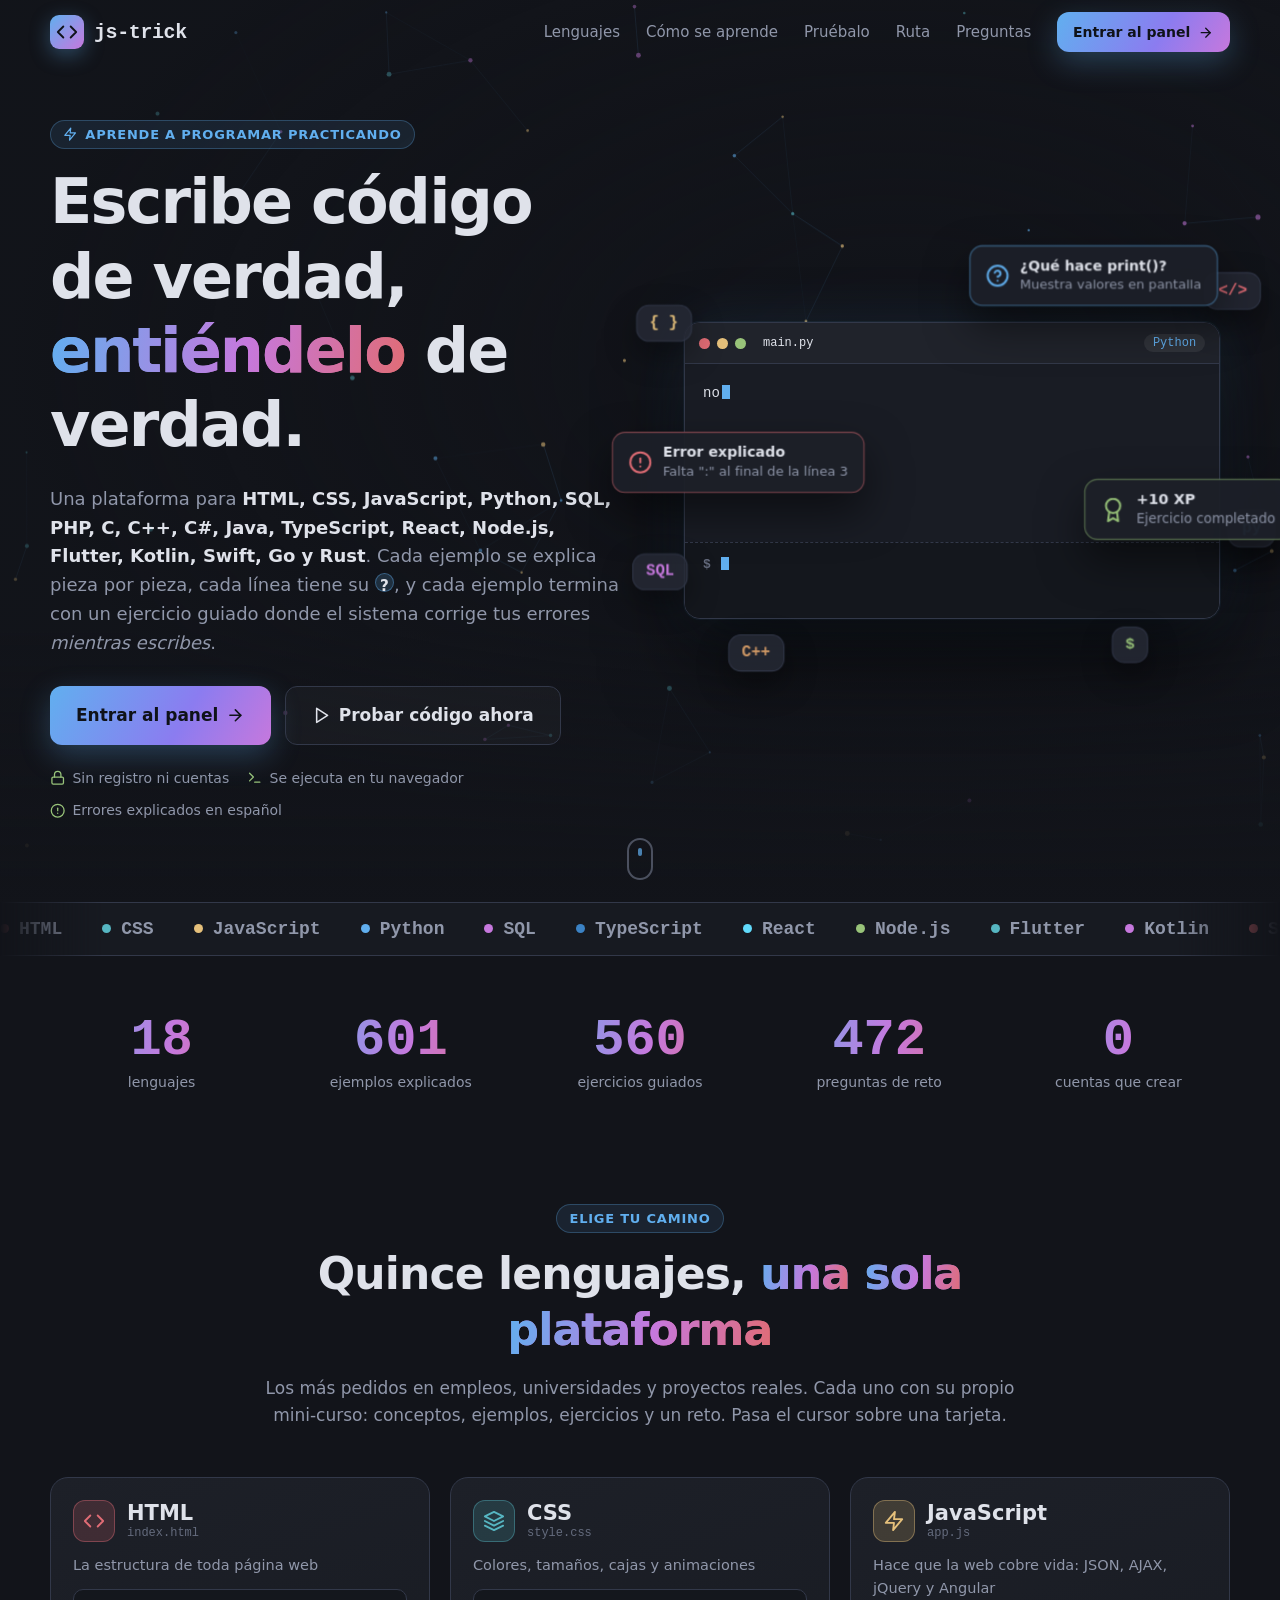
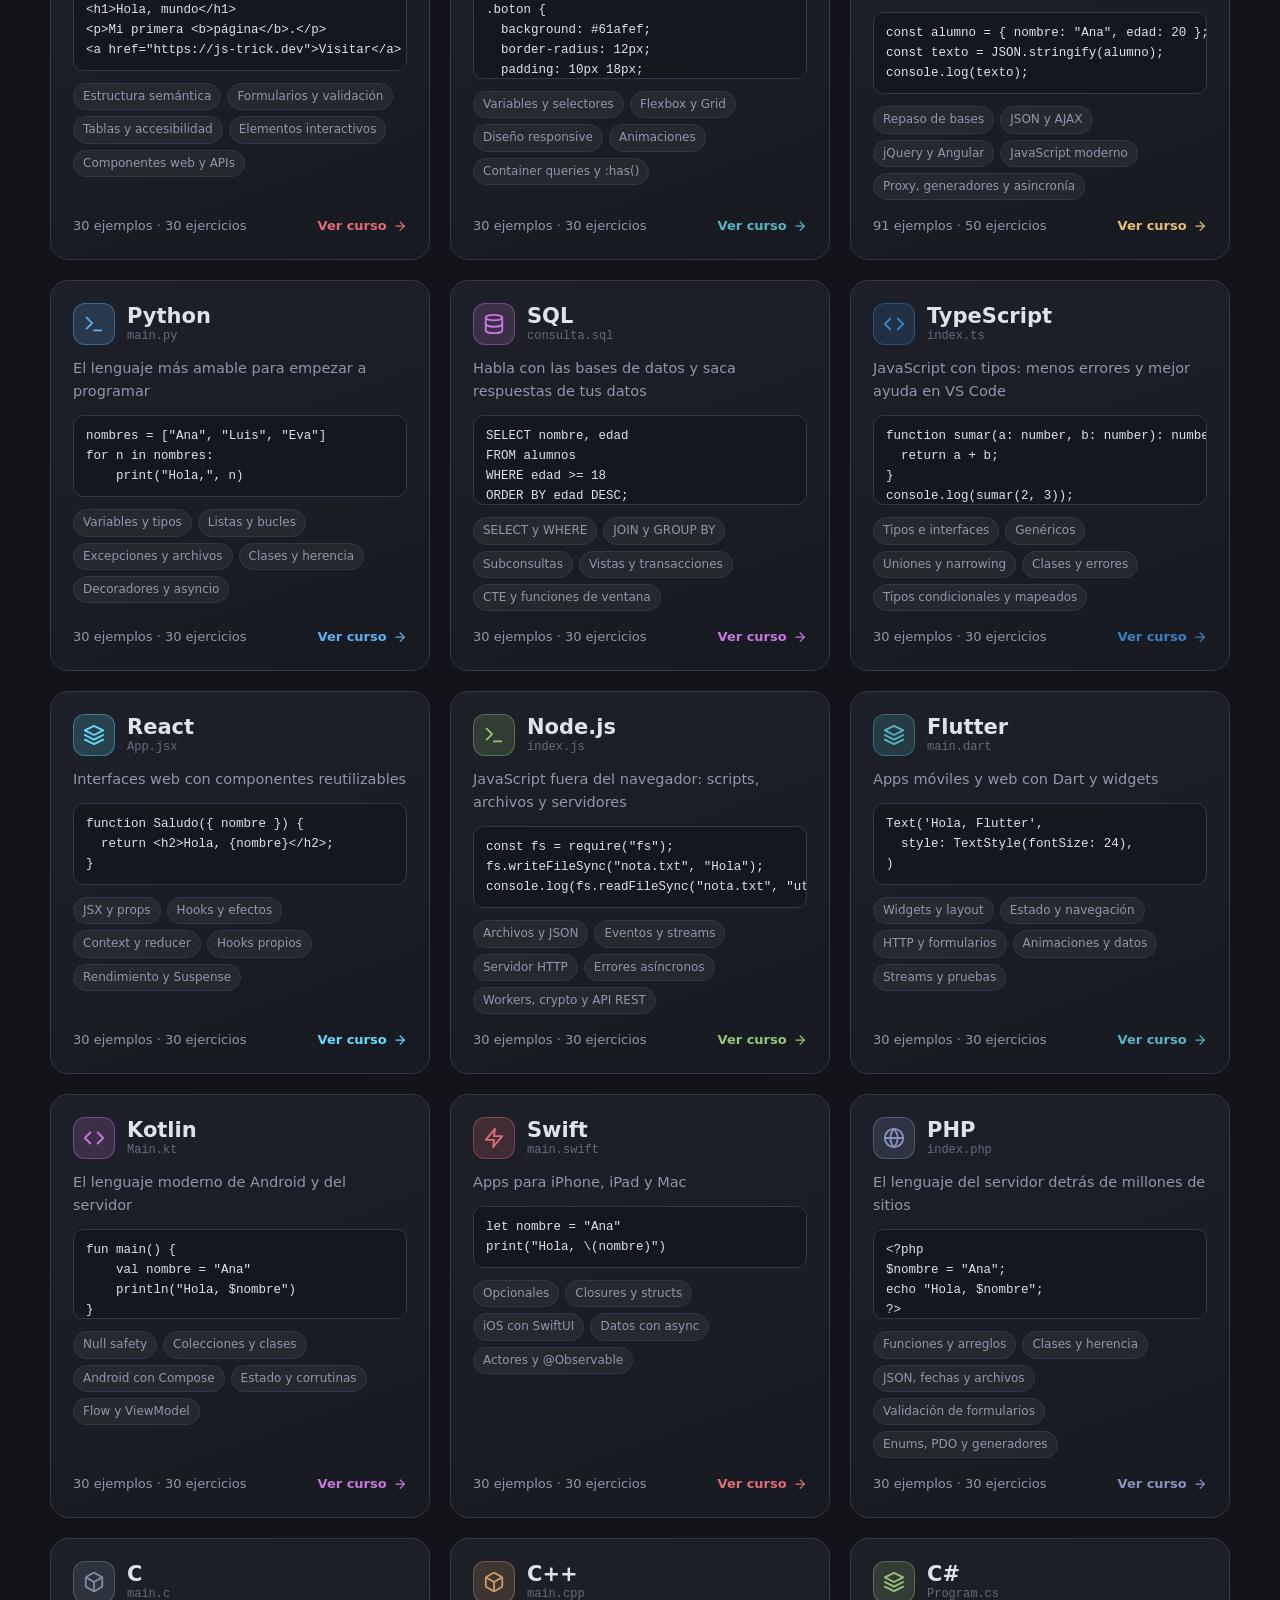
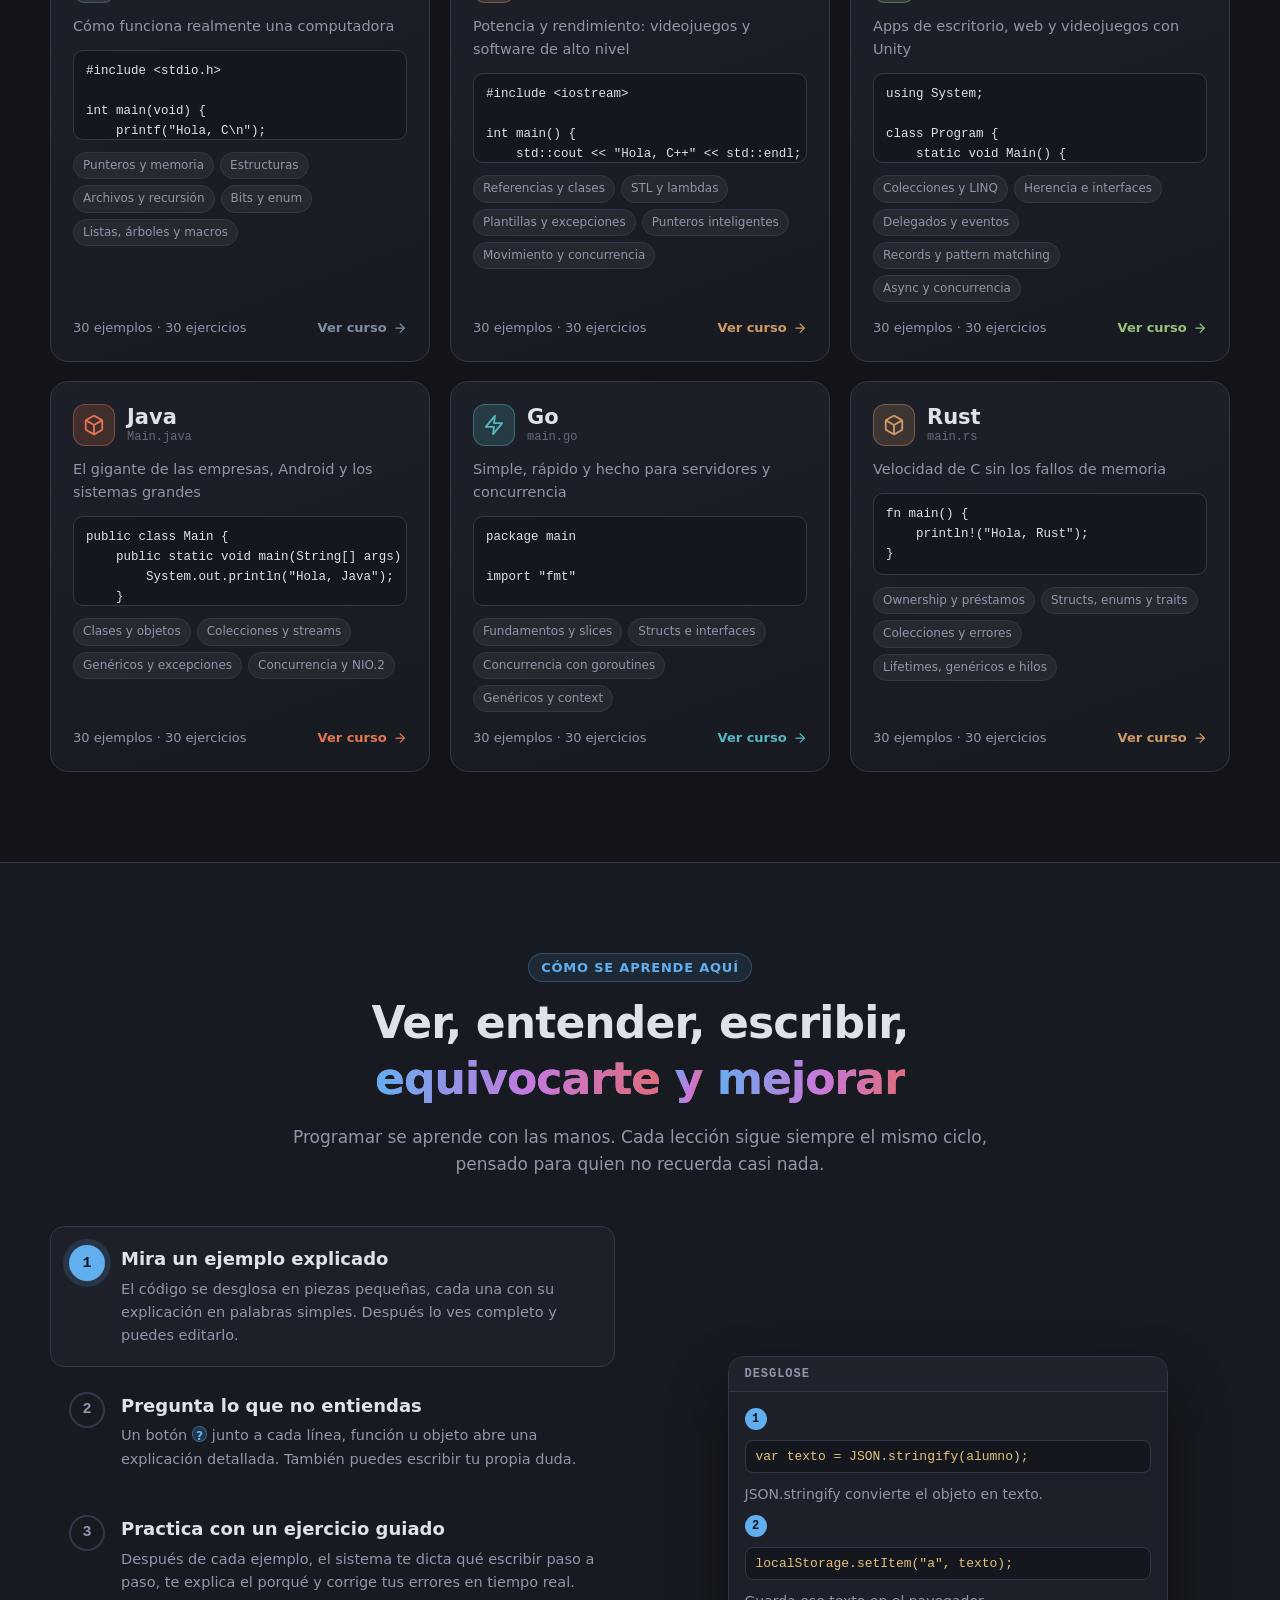
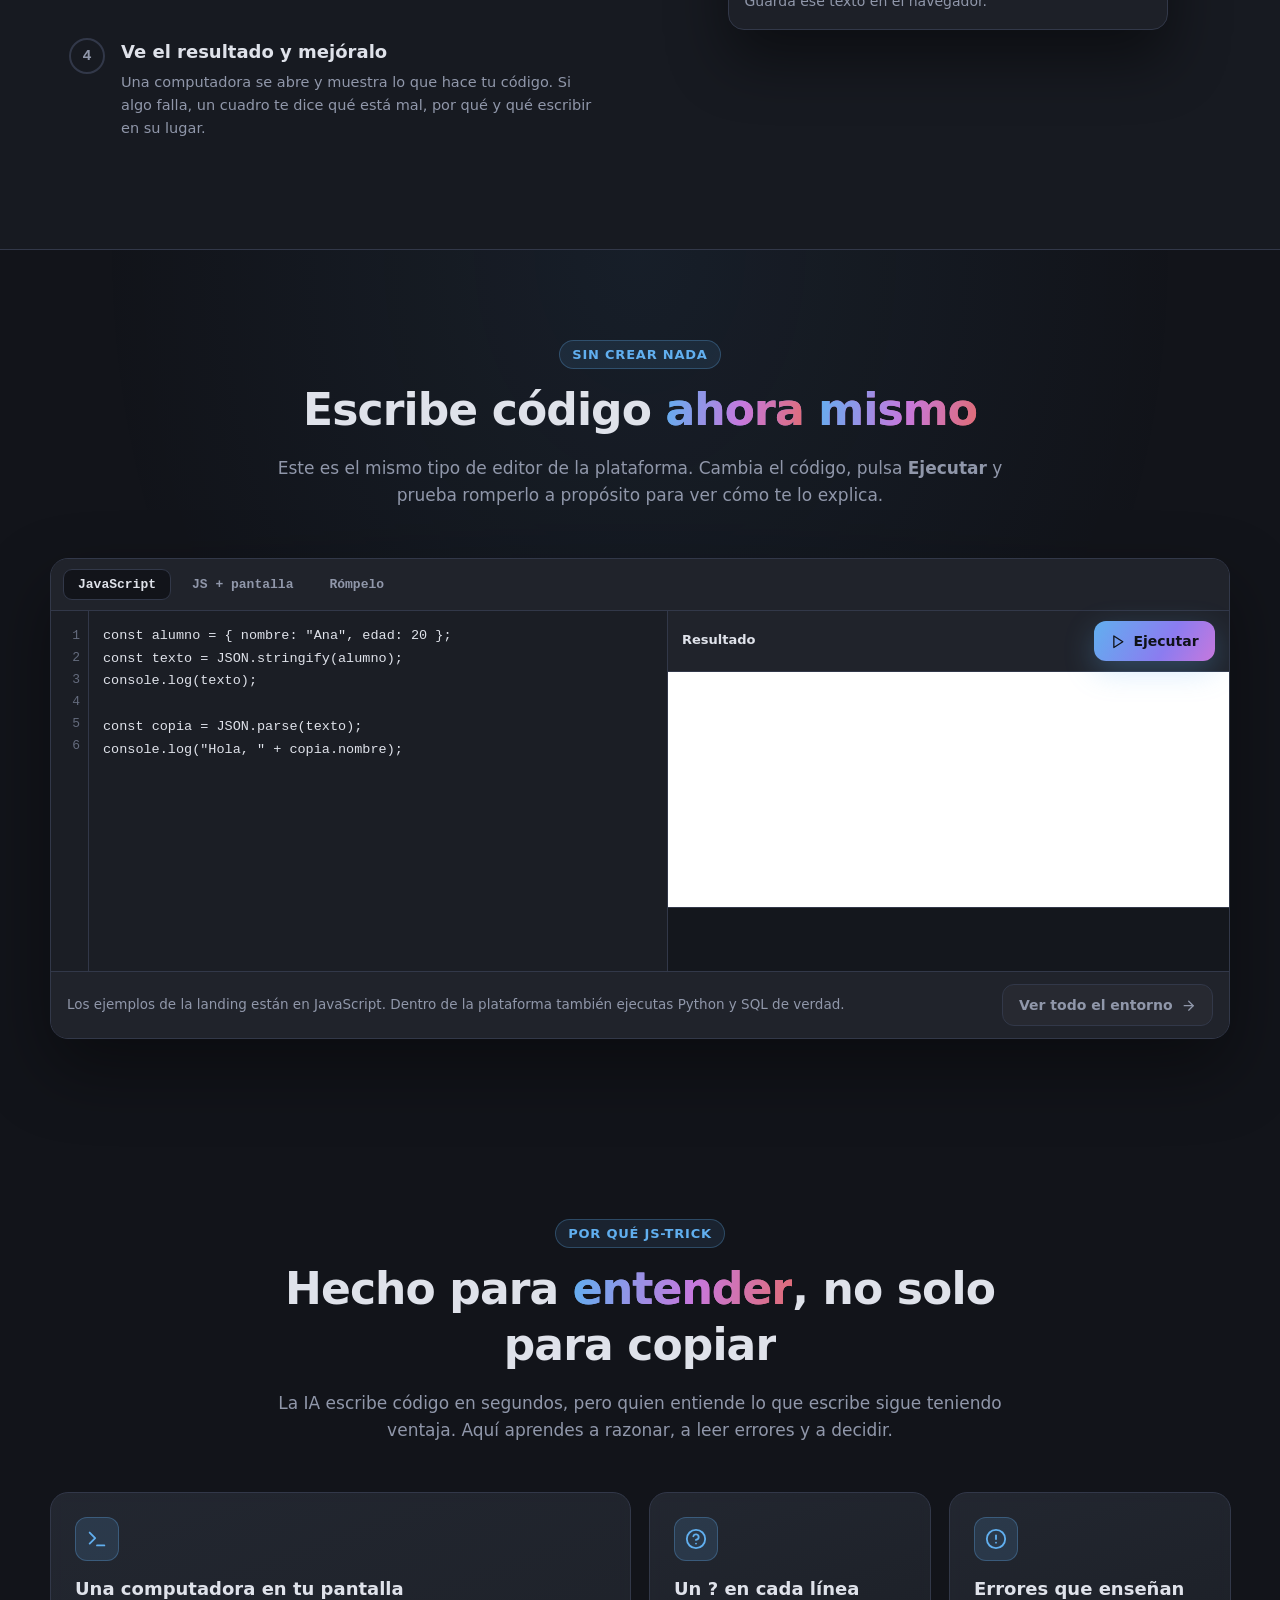
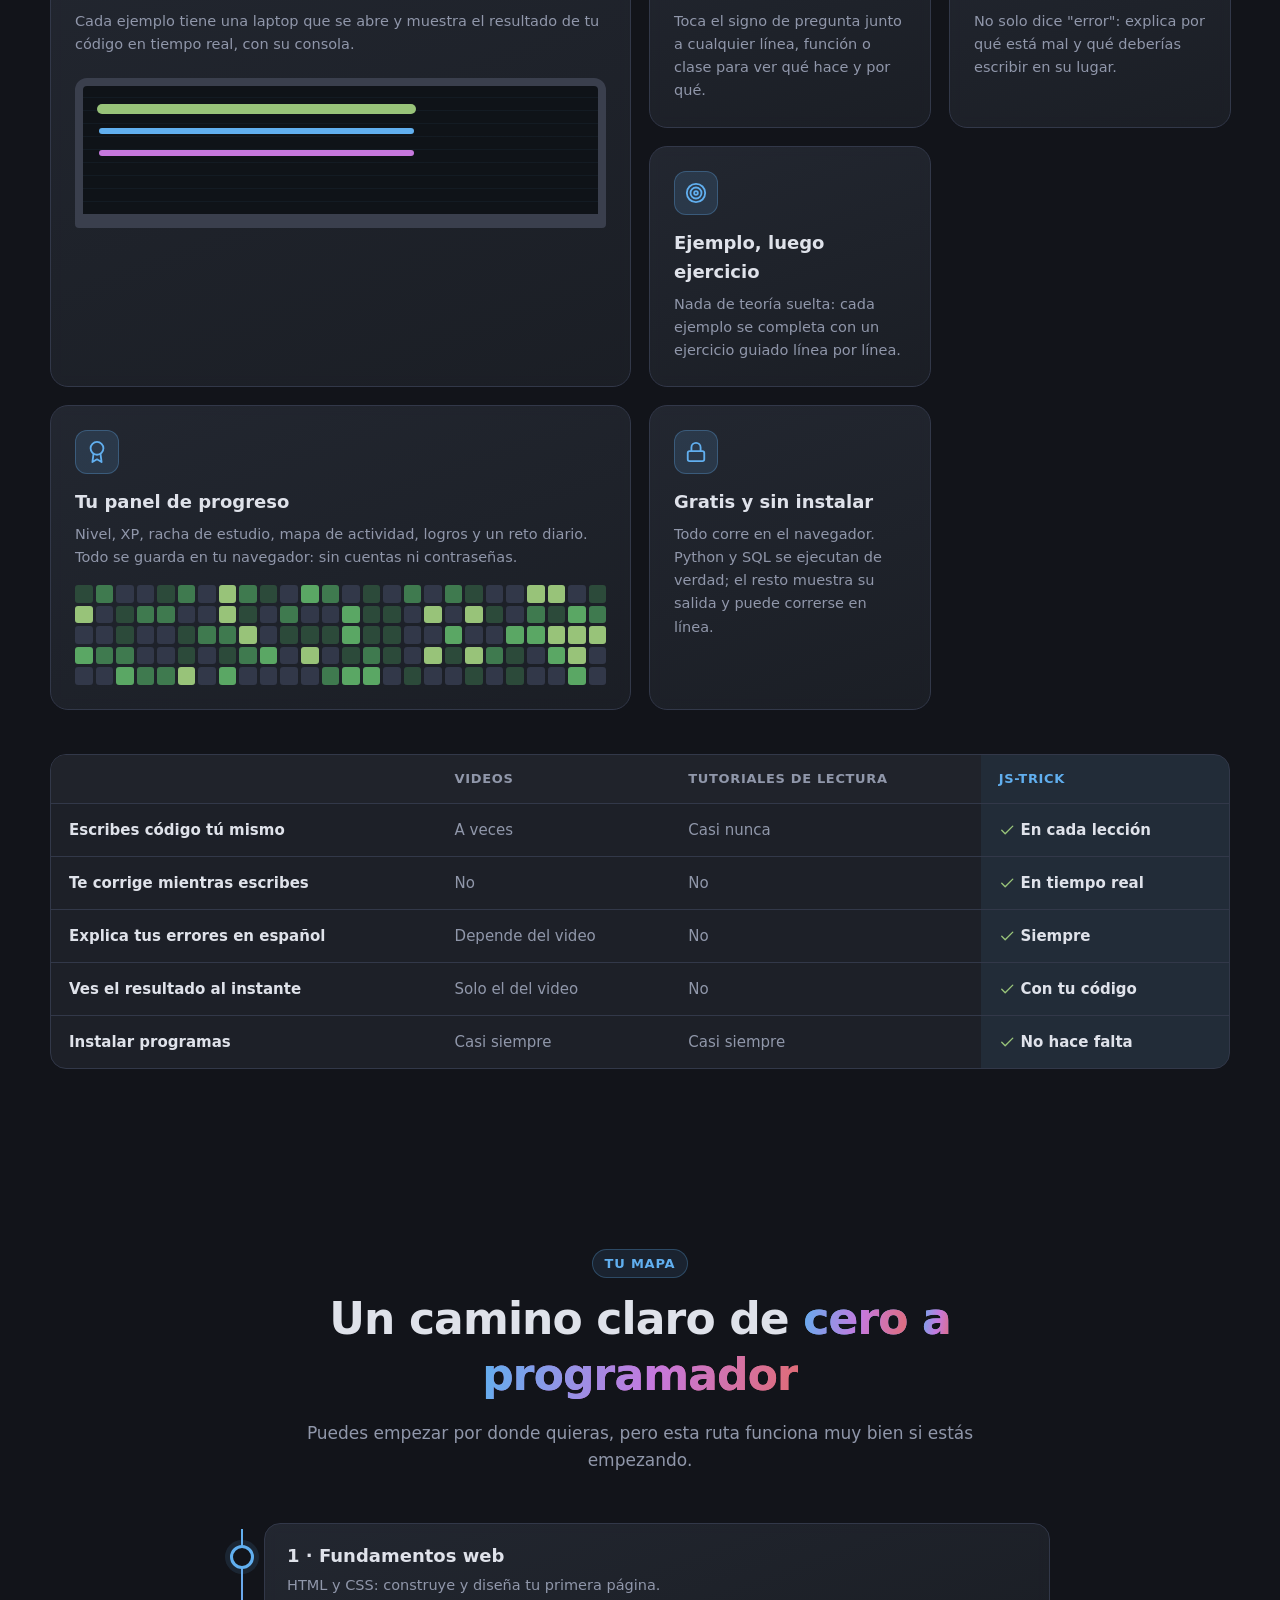
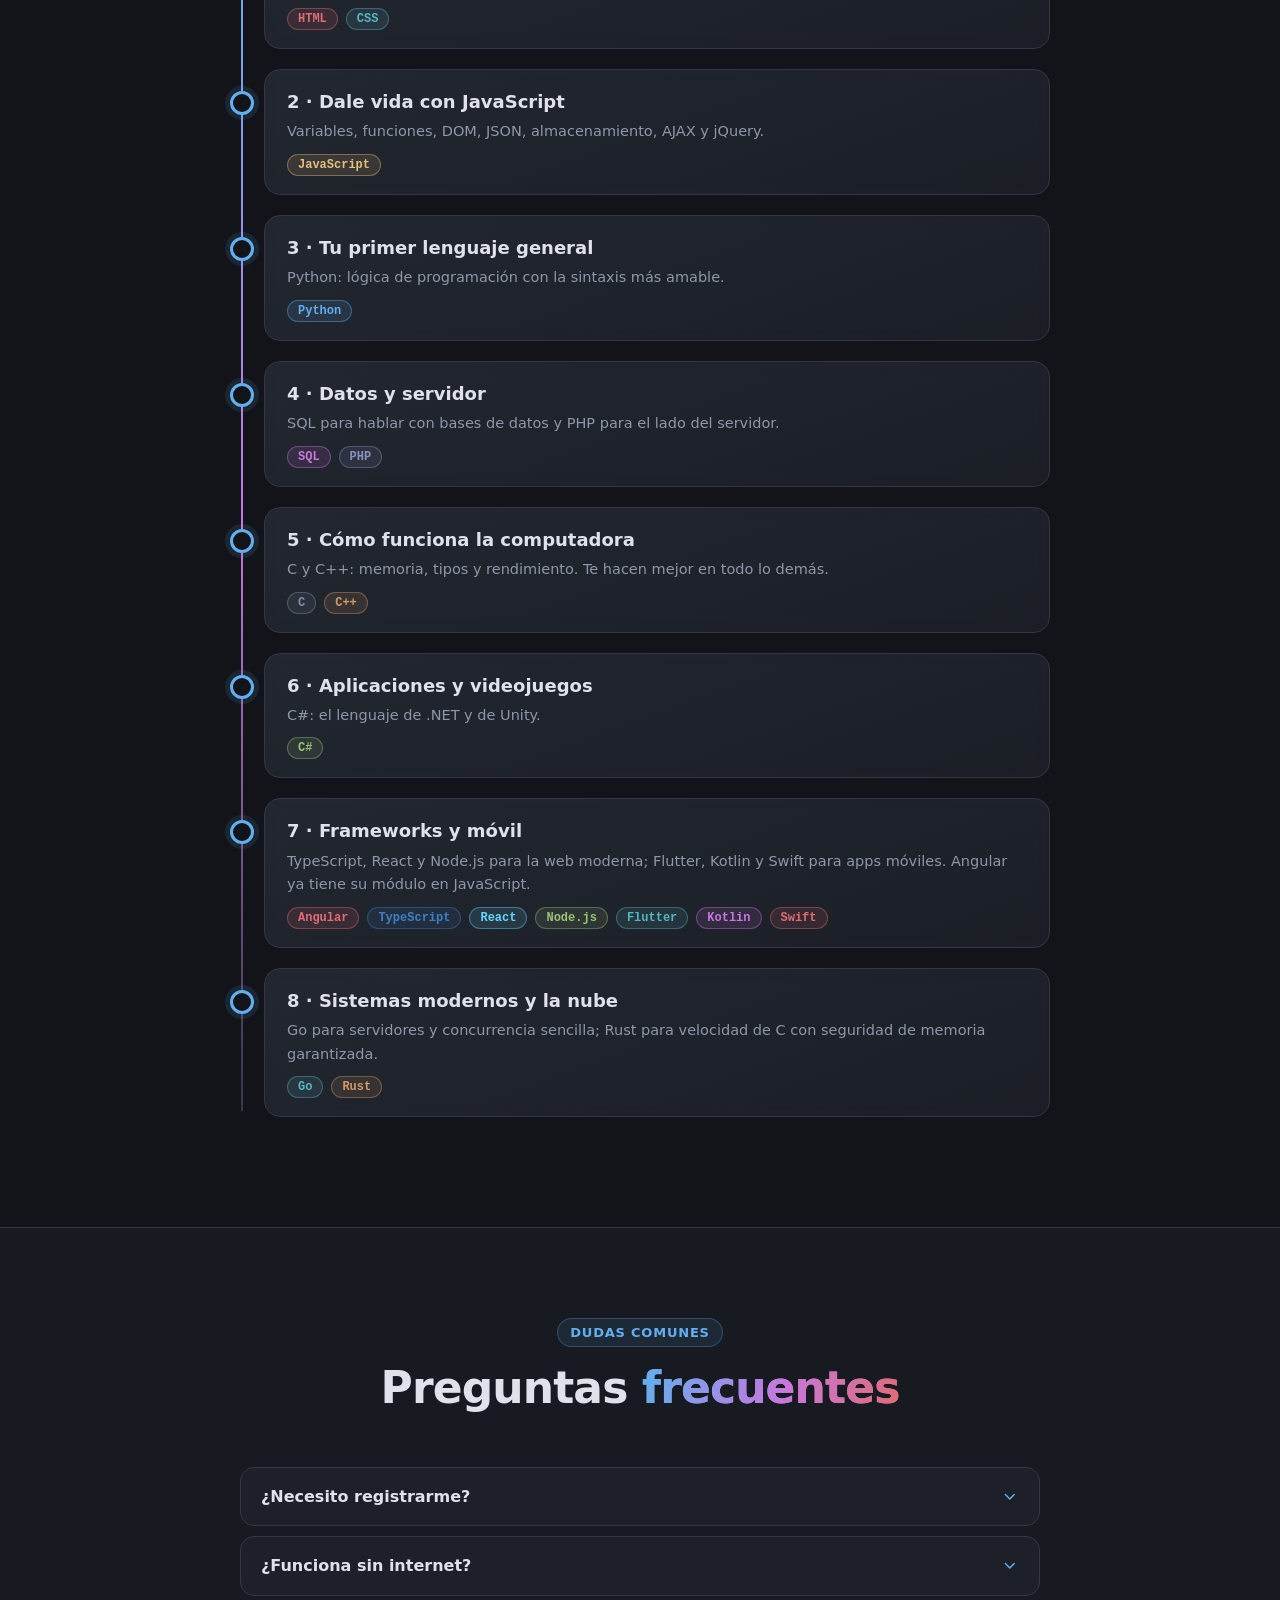
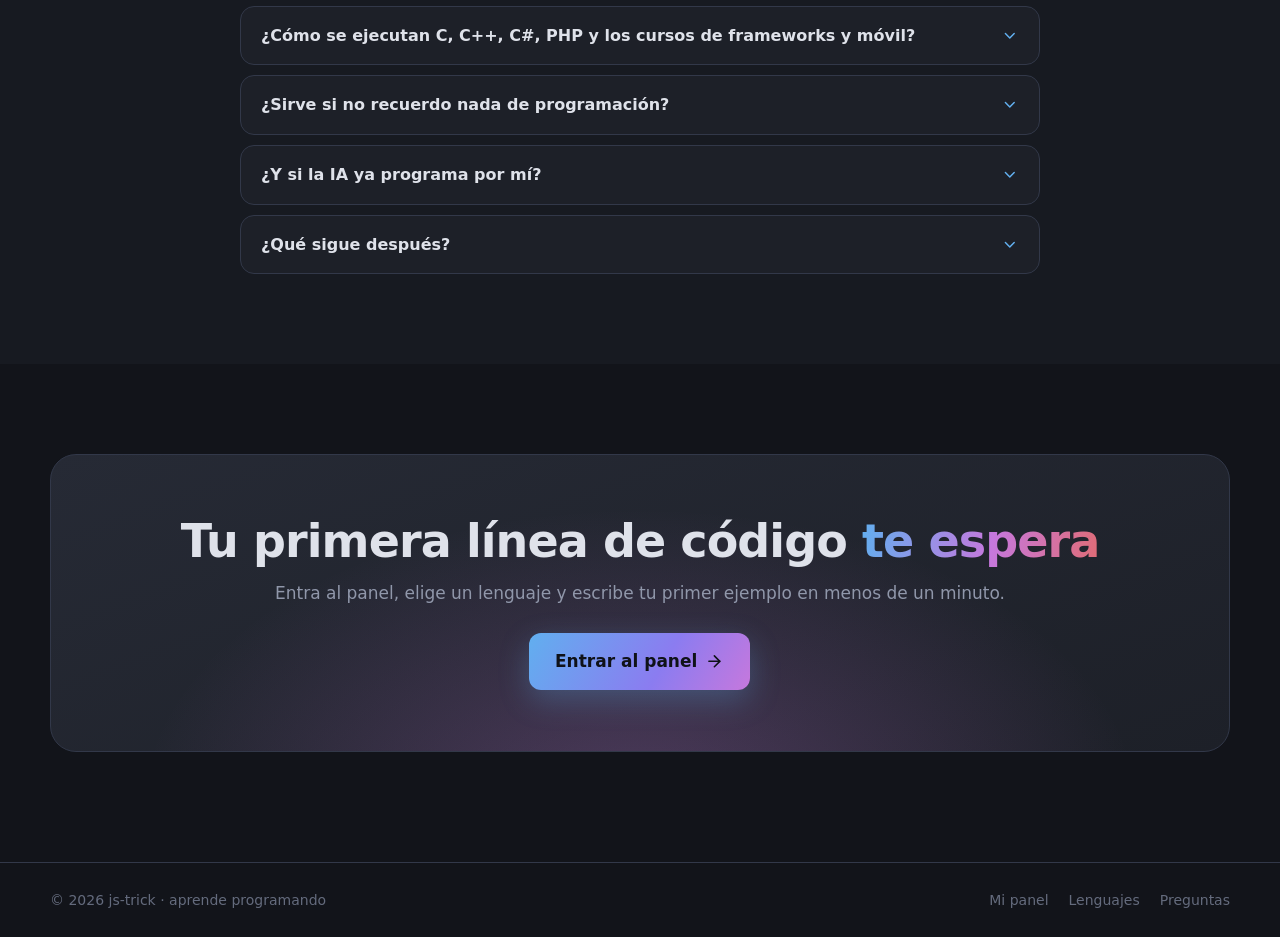
==== index.html @ 141777d3 "Go y Rust: cursos basico, intermedio y avanzado con salidas verificadas por ejecucion real Co-Author" ====
<!DOCTYPE html>
<html lang="es">
<head>
<meta charset="utf-8">
<meta name="viewport" content="width=device-width, initial-scale=1, viewport-fit=cover">
<title>js-trick | Aprende a programar practicando</title>
<meta name="description" content="js-trick: plataforma para aprender HTML, CSS, JavaScript, Python, SQL, PHP, C, C++, C#, Java, TypeScript, React, Node.js, Flutter, Kotlin, Swift, Go y Rust con ejemplos explicados, ejercicios guiados y errores que te enseñan. Sin registro, gratis.">
<meta name="theme-color" content="#14161c">
<link rel="icon" href="data:image/svg+xml,%3Csvg xmlns='http://www.w3.org/2000/svg' viewBox='0 0 32 32'%3E%3Cdefs%3E%3ClinearGradient id='g' x1='0' y1='0' x2='1' y2='1'%3E%3Cstop offset='0' stop-color='%2361afef'/%3E%3Cstop offset='1' stop-color='%23c678dd'/%3E%3C/linearGradient%3E%3C/defs%3E%3Crect width='32' height='32' rx='8' fill='url(%23g)'/%3E%3Cpath d='M12 10l-6 6 6 6M20 10l6 6-6 6' fill='none' stroke='%2310131a' stroke-width='3' stroke-linecap='round' stroke-linejoin='round'/%3E%3C/svg%3E">
<link rel="stylesheet" href="css/landing.css?v=1">
</head>
<body>
<a class="skip" href="#contenido">Saltar al contenido</a>

<svg width="0" height="0" style="position:absolute" aria-hidden="true">
  <defs>
    <symbol id="i-arrow" viewBox="0 0 24 24"><line x1="5" y1="12" x2="19" y2="12"/><polyline points="12 5 19 12 12 19"/></symbol>
    <symbol id="i-code" viewBox="0 0 24 24"><polyline points="16 18 22 12 16 6"/><polyline points="8 6 2 12 8 18"/></symbol>
    <symbol id="i-play" viewBox="0 0 24 24"><polygon points="6 3 20 12 6 21 6 3"/></symbol>
    <symbol id="i-bolt" viewBox="0 0 24 24"><polygon points="13 2 3 14 12 14 11 22 21 10 12 10 13 2"/></symbol>
    <symbol id="i-layers" viewBox="0 0 24 24"><polygon points="12 2 2 7 12 12 22 7 12 2"/><polyline points="2 17 12 22 22 17"/><polyline points="2 12 12 17 22 12"/></symbol>
    <symbol id="i-check" viewBox="0 0 24 24"><polyline points="20 6 9 17 4 12"/></symbol>
    <symbol id="i-term" viewBox="0 0 24 24"><polyline points="4 17 10 11 4 5"/><line x1="12" y1="19" x2="20" y2="19"/></symbol>
    <symbol id="i-db" viewBox="0 0 24 24"><ellipse cx="12" cy="5" rx="9" ry="3"/><path d="M21 12c0 1.66-4 3-9 3s-9-1.34-9-3"/><path d="M3 5v14c0 1.66 4 3 9 3s9-1.34 9-3V5"/></symbol>
    <symbol id="i-globe" viewBox="0 0 24 24"><circle cx="12" cy="12" r="10"/><line x1="2" y1="12" x2="22" y2="12"/><path d="M12 2a15.3 15.3 0 0 1 4 10 15.3 15.3 0 0 1-4 10 15.3 15.3 0 0 1-4-10 15.3 15.3 0 0 1 4-10z"/></symbol>
    <symbol id="i-cube" viewBox="0 0 24 24"><path d="M21 16V8a2 2 0 0 0-1-1.73l-7-4a2 2 0 0 0-2 0l-7 4A2 2 0 0 0 3 8v8a2 2 0 0 0 1 1.73l7 4a2 2 0 0 0 2 0l7-4A2 2 0 0 0 21 16z"/><polyline points="3.27 6.96 12 12.01 20.73 6.96"/><line x1="12" y1="22.08" x2="12" y2="12"/></symbol>
    <symbol id="i-help" viewBox="0 0 24 24"><circle cx="12" cy="12" r="10"/><path d="M9.09 9a3 3 0 0 1 5.83 1c0 2-3 3-3 3"/><line x1="12" y1="17" x2="12.01" y2="17"/></symbol>
    <symbol id="i-alert" viewBox="0 0 24 24"><circle cx="12" cy="12" r="10"/><line x1="12" y1="8" x2="12" y2="12"/><line x1="12" y1="16" x2="12.01" y2="16"/></symbol>
    <symbol id="i-award" viewBox="0 0 24 24"><circle cx="12" cy="8" r="7"/><polyline points="8.21 13.89 7 23 12 20 17 23 15.79 13.88"/></symbol>
    <symbol id="i-target" viewBox="0 0 24 24"><circle cx="12" cy="12" r="10"/><circle cx="12" cy="12" r="6"/><circle cx="12" cy="12" r="2"/></symbol>
    <symbol id="i-lock" viewBox="0 0 24 24"><rect x="3" y="11" width="18" height="11" rx="2"/><path d="M7 11V7a5 5 0 0 1 10 0v4"/></symbol>
    <symbol id="i-menu" viewBox="0 0 24 24"><line x1="3" y1="12" x2="21" y2="12"/><line x1="3" y1="6" x2="21" y2="6"/><line x1="3" y1="18" x2="21" y2="18"/></symbol>
    <symbol id="i-x" viewBox="0 0 24 24"><line x1="18" y1="6" x2="6" y2="18"/><line x1="6" y1="6" x2="18" y2="18"/></symbol>
    <symbol id="i-eye" viewBox="0 0 24 24"><path d="M1 12s4-8 11-8 11 8 11 8-4 8-11 8-11-8-11-8z"/><circle cx="12" cy="12" r="3"/></symbol>
    <symbol id="i-user" viewBox="0 0 24 24"><path d="M20 21v-2a4 4 0 0 0-4-4H8a4 4 0 0 0-4 4v2"/><circle cx="12" cy="7" r="4"/></symbol>
    <symbol id="i-flag" viewBox="0 0 24 24"><path d="M4 15s1-1 4-1 5 2 8 2 4-1 4-1V3s-1 1-4 1-5-2-8-2-4 1-4 1z"/><line x1="4" y1="22" x2="4" y2="15"/></symbol>
    <symbol id="i-refresh" viewBox="0 0 24 24"><polyline points="23 4 23 10 17 10"/><polyline points="1 20 1 14 7 14"/><path d="M3.51 9a9 9 0 0 1 14.85-3.36L23 10M1 14l4.64 4.36A9 9 0 0 0 20.49 15"/></symbol>
    <symbol id="i-down" viewBox="0 0 24 24"><polyline points="6 9 12 15 18 9"/></symbol>
  </defs>
</svg>

<div class="cursor-glow" aria-hidden="true"></div>

<header class="nav" id="nav">
  <div class="wrap">
    <a class="brand" href="index.html" aria-label="js-trick, inicio"><span class="logo"><svg class="i" aria-hidden="true"><use href="#i-code"/></svg></span><span>js-trick</span></a>
    <button class="nav-toggle" type="button" aria-label="Abrir menú" aria-expanded="false"><svg class="i" aria-hidden="true"><use href="#i-menu"/></svg></button>
    <nav class="nav-links" aria-label="Principal">
      <a href="#lenguajes">Lenguajes</a>
      <a href="#metodo">Cómo se aprende</a>
      <a href="#probar">Pruébalo</a>
      <a href="#ruta">Ruta</a>
      <a href="#preguntas">Preguntas</a>
      <a class="btn btn-primary btn-sm" href="app.html#/panel" data-magnetic><span class="btn-txt">Entrar al panel <svg class="i" aria-hidden="true"><use href="#i-arrow"/></svg></span></a>
    </nav>
  </div>
</header>

<main id="contenido">
  <!-- ============ HERO ============ -->
  <section class="hero" id="hero" aria-labelledby="h1">
    <canvas class="hero-canvas" id="net" aria-hidden="true"></canvas>
    <div class="hero-vignette" aria-hidden="true"></div>
    <div class="wrap hero-grid">
      <div class="hero-copy">
        <span class="eyebrow reveal"><svg class="i" aria-hidden="true"><use href="#i-bolt"/></svg> Aprende a programar practicando</span>
        <h1 id="h1" data-split>Escribe código de verdad, <span class="grad">entiéndelo</span> de verdad.</h1>
        <p class="lead reveal" style="--d:3">Una plataforma para <b>HTML, CSS, JavaScript, Python, SQL, PHP, C, C++, C#, Java, TypeScript, React, Node.js, Flutter, Kotlin, Swift, Go y Rust</b>. Cada ejemplo se explica pieza por pieza, cada línea tiene su <b class="qmark">?</b>, y cada ejemplo termina con un ejercicio guiado donde el sistema corrige tus errores <i>mientras escribes</i>.</p>
        <div class="cta-row reveal" style="--d:4">
          <a class="btn btn-primary btn-lg" href="app.html#/panel" data-magnetic><span class="btn-fill"></span><span class="btn-txt">Entrar al panel <svg class="i" aria-hidden="true"><use href="#i-arrow"/></svg></span></a>
          <a class="btn btn-ghost btn-lg" href="#probar" data-magnetic><span class="btn-fill"></span><span class="btn-txt"><svg class="i" aria-hidden="true"><use href="#i-play"/></svg> Probar código ahora</span></a>
        </div>
        <ul class="chips reveal" style="--d:5">
          <li><svg class="i" aria-hidden="true"><use href="#i-lock"/></svg> Sin registro ni cuentas</li>
          <li><svg class="i" aria-hidden="true"><use href="#i-term"/></svg> Se ejecuta en tu navegador</li>
          <li><svg class="i" aria-hidden="true"><use href="#i-alert"/></svg> Errores explicados en español</li>
        </ul>
      </div>
      <div class="stage-wrap reveal" style="--d:2">
        <div class="stage" id="stage" aria-hidden="true">
          <div class="win">
            <div class="win-bar"><i></i><i></i><i></i><span id="win-file">main.py</span><em id="win-lang">Python</em></div>
            <pre class="win-code" id="win-code"></pre>
            <div class="win-out"><b>$</b> <span id="win-out"></span><i class="cur"></i></div>
          </div>
          <div class="fl fl1">{ }</div><div class="fl fl2">&lt;/&gt;</div><div class="fl fl3">SQL</div><div class="fl fl4">py</div><div class="fl fl5">C++</div><div class="fl fl6">$</div>
          <div class="pop3d pop-err"><svg class="i" aria-hidden="true"><use href="#i-alert"/></svg><div><b>Error explicado</b><span>Falta ":" al final de la línea 3</span></div></div>
          <div class="pop3d pop-xp"><svg class="i" aria-hidden="true"><use href="#i-award"/></svg><div><b>+10 XP</b><span>Ejercicio completado</span></div></div>
          <div class="pop3d pop-q"><svg class="i" aria-hidden="true"><use href="#i-help"/></svg><div><b>¿Qué hace print()?</b><span>Muestra valores en pantalla</span></div></div>
        </div>
      </div>
    </div>
    <a class="scroll-hint" href="#lenguajes" aria-label="Bajar"><i></i></a>
  </section>

  <!-- ============ MARQUEE ============ -->
  <div class="marquee" aria-hidden="true"><div class="marquee-track" id="marq"></div></div>

  <!-- ============ NÚMEROS ============ -->
  <section class="numbers" aria-label="La plataforma en números">
    <div class="wrap nums">
      <div class="num reveal"><b data-count id="n-lang">15</b><span>lenguajes</span></div>
      <div class="num reveal" style="--d:1"><b data-count id="n-ex">0</b><span>ejemplos explicados</span></div>
      <div class="num reveal" style="--d:2"><b data-count id="n-xs">0</b><span>ejercicios guiados</span></div>
      <div class="num reveal" style="--d:3"><b data-count id="n-q">0</b><span>preguntas de reto</span></div>
      <div class="num reveal" style="--d:4"><b data-count data-to="0" data-label="0">0</b><span>cuentas que crear</span></div>
    </div>
  </section>

  <!-- ============ LENGUAJES ============ -->
  <section id="lenguajes" class="langs" aria-labelledby="t-lang">
    <div class="wrap">
      <div class="sec-head reveal">
        <span class="eyebrow">Elige tu camino</span>
        <h2 id="t-lang" data-split>Quince lenguajes, <span class="grad">una sola plataforma</span></h2>
        <p>Los más pedidos en empleos, universidades y proyectos reales. Cada uno con su propio mini-curso: conceptos, ejemplos, ejercicios y un reto. Pasa el cursor sobre una tarjeta.</p>
      </div>
      <div class="lang-grid" id="lang-grid"></div>
      <div class="soon-row reveal"><span>En camino:</span><div id="soon-row"></div></div>
    </div>
  </section>

  <!-- ============ MÉTODO ============ -->
  <section id="metodo" class="method" aria-labelledby="t-met">
    <div class="wrap">
      <div class="sec-head reveal">
        <span class="eyebrow">Cómo se aprende aquí</span>
        <h2 id="t-met" data-split>Ver, entender, escribir, <span class="grad">equivocarte y mejorar</span></h2>
        <p>Programar se aprende con las manos. Cada lección sigue siempre el mismo ciclo, pensado para quien no recuerda casi nada.</p>
      </div>
      <div class="steps-wrap">
        <ol class="steps" id="steps">
          <li class="step on" data-step="0"><span class="sn">1</span><div><h3>Mira un ejemplo explicado</h3><p>El código se desglosa en piezas pequeñas, cada una con su explicación en palabras simples. Después lo ves completo y puedes editarlo.</p></div></li>
          <li class="step" data-step="1"><span class="sn">2</span><div><h3>Pregunta lo que no entiendas</h3><p>Un botón <b class="qmark">?</b> junto a cada línea, función u objeto abre una explicación detallada. También puedes escribir tu propia duda.</p></div></li>
          <li class="step" data-step="2"><span class="sn">3</span><div><h3>Practica con un ejercicio guiado</h3><p>Después de cada ejemplo, el sistema te dicta qué escribir paso a paso, te explica el porqué y corrige tus errores en tiempo real.</p></div></li>
          <li class="step" data-step="3"><span class="sn">4</span><div><h3>Ve el resultado y mejóralo</h3><p>Una computadora se abre y muestra lo que hace tu código. Si algo falla, un cuadro te dice qué está mal, por qué y qué escribir en su lugar.</p></div></li>
        </ol>
        <div class="vis" id="vis" aria-hidden="true">
          <div class="vis-card v0 on"><div class="vc-bar">Desglose</div><div class="vc-body"><div class="pill">1</div><code>var texto = JSON.stringify(alumno);</code><p>JSON.stringify convierte el objeto en texto.</p><div class="pill">2</div><code>localStorage.setItem("a", texto);</code><p>Guarda ese texto en el navegador.</p></div></div>
          <div class="vis-card v1"><div class="vc-bar">Ayuda</div><div class="vc-body"><code>print(<span class="qb">?</span>"Hola")</code><div class="bubble"><b>print()</b> muestra valores en la pantalla. Puedes pasarle varios separados por comas.</div><div class="askrow"><span>Escribe tu duda...</span><b>Preguntar</b></div></div></div>
          <div class="vis-card v2"><div class="vc-bar">Ejercicio · paso 2 de 5</div><div class="vc-body"><p>Declara la variable <code>edad</code> con el número 20.</p><div class="ans"><code>edad = 20</code></div><div class="ok"><svg class="i"><use href="#i-check"/></svg> ¡Muy bien! Eso es correcto.</div><div class="bar"><i></i><i></i><i class="cur"></i><i></i><i></i></div></div></div>
          <div class="vis-card v3"><div class="vc-bar">Resultado</div><div class="vc-body"><div class="screen-mini"><span>Hola, Ana</span></div><div class="err"><svg class="i"><use href="#i-alert"/></svg> <b>Falta ";"</b> al final de la línea 4. Agrega <code>;</code>.</div></div></div>
        </div>
      </div>
    </div>
  </section>

  <!-- ============ PRUEBA ============ -->
  <section id="probar" class="try" aria-labelledby="t-try">
    <div class="wrap">
      <div class="sec-head reveal">
        <span class="eyebrow">Sin crear nada</span>
        <h2 id="t-try" data-split>Escribe código <span class="grad">ahora mismo</span></h2>
        <p>Este es el mismo tipo de editor de la plataforma. Cambia el código, pulsa <b>Ejecutar</b> y prueba romperlo a propósito para ver cómo te lo explica.</p>
      </div>
      <div class="play reveal" id="play">
        <div class="play-tabs" id="play-tabs"></div>
        <div class="play-grid">
          <div class="play-ed" id="play-ed"></div>
          <div class="play-out">
            <div class="po-bar"><b>Resultado</b><button class="btn btn-primary btn-sm" id="play-run" type="button"><span class="btn-txt"><svg class="i" aria-hidden="true"><use href="#i-play"/></svg> Ejecutar</span></button></div>
            <iframe id="play-frame" title="Resultado del código" sandbox="allow-scripts"></iframe>
            <div class="po-console" id="play-console"></div>
            <div class="po-issues" id="play-issues"></div>
          </div>
        </div>
        <div class="play-foot"><span>Los ejemplos de la landing están en JavaScript. Dentro de la plataforma también ejecutas Python y SQL de verdad.</span><a class="btn btn-ghost btn-sm" href="app.html#/panel" data-magnetic><span class="btn-txt">Ver todo el entorno <svg class="i" aria-hidden="true"><use href="#i-arrow"/></svg></span></a></div>
      </div>
    </div>
  </section>

  <!-- ============ POR QUÉ ============ -->
  <section class="why" aria-labelledby="t-why">
    <div class="wrap">
      <div class="sec-head reveal">
        <span class="eyebrow">Por qué js-trick</span>
        <h2 id="t-why" data-split>Hecho para <span class="grad">entender</span>, no solo para copiar</h2>
        <p>La IA escribe código en segundos, pero quien entiende lo que escribe sigue teniendo ventaja. Aquí aprendes a razonar, a leer errores y a decidir.</p>
      </div>
      <div class="bento">
        <article class="tile t-big glass reveal" data-tilt="6"><div class="ic"><svg class="i" aria-hidden="true"><use href="#i-term"/></svg></div><h3>Una computadora en tu pantalla</h3><p>Cada ejemplo tiene una laptop que se abre y muestra el resultado de tu código en tiempo real, con su consola.</p><div class="mini-lap"><i></i></div></article>
        <article class="tile glass reveal" data-tilt="8" style="--d:1"><div class="ic"><svg class="i" aria-hidden="true"><use href="#i-help"/></svg></div><h3>Un ? en cada línea</h3><p>Toca el signo de pregunta junto a cualquier línea, función o clase para ver qué hace y por qué.</p></article>
        <article class="tile glass reveal" data-tilt="8" style="--d:2"><div class="ic"><svg class="i" aria-hidden="true"><use href="#i-alert"/></svg></div><h3>Errores que enseñan</h3><p>No solo dice "error": explica por qué está mal y qué deberías escribir en su lugar.</p></article>
        <article class="tile glass reveal" data-tilt="8" style="--d:3"><div class="ic"><svg class="i" aria-hidden="true"><use href="#i-target"/></svg></div><h3>Ejemplo, luego ejercicio</h3><p>Nada de teoría suelta: cada ejemplo se completa con un ejercicio guiado línea por línea.</p></article>
        <article class="tile t-wide glass reveal" data-tilt="5" style="--d:4"><div class="ic"><svg class="i" aria-hidden="true"><use href="#i-award"/></svg></div><h3>Tu panel de progreso</h3><p>Nivel, XP, racha de estudio, mapa de actividad, logros y un reto diario. Todo se guarda en tu navegador: sin cuentas ni contraseñas.</p><div class="heat-mini" id="heat-mini"></div></article>
        <article class="tile glass reveal" data-tilt="8" style="--d:5"><div class="ic"><svg class="i" aria-hidden="true"><use href="#i-lock"/></svg></div><h3>Gratis y sin instalar</h3><p>Todo corre en el navegador. Python y SQL se ejecutan de verdad; el resto muestra su salida y puede correrse en línea.</p></article>
      </div>
      <div class="compare reveal">
        <table>
          <thead><tr><th></th><th>Videos</th><th>Tutoriales de lectura</th><th class="us">js-trick</th></tr></thead>
          <tbody>
            <tr><td>Escribes código tú mismo</td><td>A veces</td><td>Casi nunca</td><td class="us"><svg class="i"><use href="#i-check"/></svg> En cada lección</td></tr>
            <tr><td>Te corrige mientras escribes</td><td>No</td><td>No</td><td class="us"><svg class="i"><use href="#i-check"/></svg> En tiempo real</td></tr>
            <tr><td>Explica tus errores en español</td><td>Depende del video</td><td>No</td><td class="us"><svg class="i"><use href="#i-check"/></svg> Siempre</td></tr>
            <tr><td>Ves el resultado al instante</td><td>Solo el del video</td><td>No</td><td class="us"><svg class="i"><use href="#i-check"/></svg> Con tu código</td></tr>
            <tr><td>Instalar programas</td><td>Casi siempre</td><td>Casi siempre</td><td class="us"><svg class="i"><use href="#i-check"/></svg> No hace falta</td></tr>
          </tbody>
        </table>
      </div>
    </div>
  </section>

  <!-- ============ RUTA ============ -->
  <section id="ruta" class="road" aria-labelledby="t-road">
    <div class="wrap">
      <div class="sec-head reveal">
        <span class="eyebrow">Tu mapa</span>
        <h2 id="t-road" data-split>Un camino claro de <span class="grad">cero a programador</span></h2>
        <p>Puedes empezar por donde quieras, pero esta ruta funciona muy bien si estás empezando.</p>
      </div>
      <ol class="timeline" id="timeline">
        <li class="tl reveal"><span class="tl-dot"></span><div class="tl-card glass" data-tilt="4"><b>1 · Fundamentos web</b><p>HTML y CSS: construye y diseña tu primera página.</p><div class="tags"><span style="--c:#e06c75">HTML</span><span style="--c:#56b6c2">CSS</span></div></div></li>
        <li class="tl reveal"><span class="tl-dot"></span><div class="tl-card glass" data-tilt="4"><b>2 · Dale vida con JavaScript</b><p>Variables, funciones, DOM, JSON, almacenamiento, AJAX y jQuery.</p><div class="tags"><span style="--c:#e5c07b">JavaScript</span></div></div></li>
        <li class="tl reveal"><span class="tl-dot"></span><div class="tl-card glass" data-tilt="4"><b>3 · Tu primer lenguaje general</b><p>Python: lógica de programación con la sintaxis más amable.</p><div class="tags"><span style="--c:#61afef">Python</span></div></div></li>
        <li class="tl reveal"><span class="tl-dot"></span><div class="tl-card glass" data-tilt="4"><b>4 · Datos y servidor</b><p>SQL para hablar con bases de datos y PHP para el lado del servidor.</p><div class="tags"><span style="--c:#c678dd">SQL</span><span style="--c:#8892bf">PHP</span></div></div></li>
        <li class="tl reveal"><span class="tl-dot"></span><div class="tl-card glass" data-tilt="4"><b>5 · Cómo funciona la computadora</b><p>C y C++: memoria, tipos y rendimiento. Te hacen mejor en todo lo demás.</p><div class="tags"><span style="--c:#7f8ea3">C</span><span style="--c:#d19a66">C++</span></div></div></li>
        <li class="tl reveal"><span class="tl-dot"></span><div class="tl-card glass" data-tilt="4"><b>6 · Aplicaciones y videojuegos</b><p>C#: el lenguaje de .NET y de Unity.</p><div class="tags"><span style="--c:#98c379">C#</span></div></div></li>
        <li class="tl reveal"><span class="tl-dot"></span><div class="tl-card glass" data-tilt="4"><b>7 · Frameworks y móvil</b><p>TypeScript, React y Node.js para la web moderna; Flutter, Kotlin y Swift para apps móviles. Angular ya tiene su módulo en JavaScript.</p><div class="tags"><span style="--c:#e06c75">Angular</span><span style="--c:#3b82c4">TypeScript</span><span style="--c:#61dafb">React</span><span style="--c:#98c379">Node.js</span><span style="--c:#56b6c2">Flutter</span><span style="--c:#c678dd">Kotlin</span><span style="--c:#e06c75">Swift</span></div></div></li>
        <li class="tl reveal"><span class="tl-dot"></span><div class="tl-card glass" data-tilt="4"><b>8 · Sistemas modernos y la nube</b><p>Go para servidores y concurrencia sencilla; Rust para velocidad de C con seguridad de memoria garantizada.</p><div class="tags"><span style="--c:#56b6c2">Go</span><span style="--c:#d19a66">Rust</span></div></div></li>
      </ol>
    </div>
  </section>

  <!-- ============ PREGUNTAS ============ -->
  <section id="preguntas" class="faq" aria-labelledby="t-faq">
    <div class="wrap narrow">
      <div class="sec-head reveal"><span class="eyebrow">Dudas comunes</span><h2 id="t-faq" data-split>Preguntas <span class="grad">frecuentes</span></h2></div>
      <div class="faq-list reveal">
        <details><summary>¿Necesito registrarme?<svg class="i"><use href="#i-down"/></svg></summary><p>No. No hay cuentas ni contraseñas. Tu progreso (nivel, XP, logros y los cambios que hagas en el código) se guarda en tu propio navegador.</p></details>
        <details><summary>¿Funciona sin internet?<svg class="i"><use href="#i-down"/></svg></summary><p>HTML, CSS, JavaScript, jQuery y Angular funcionan completamente sin conexión. Python y SQL necesitan descargar una sola vez su motor (unos MB) para ejecutar código modificado; las salidas esperadas de los ejemplos se ven sin conexión.</p></details>
        <details><summary>¿Cómo se ejecutan C, C++, C#, PHP y los cursos de frameworks y móvil?<svg class="i"><use href="#i-down"/></svg></summary><p>Los navegadores no pueden compilar esos lenguajes por sí solos. Cada ejemplo muestra su salida esperada, y el revisor te explica los errores de sintaxis. Si quieres ejecutarlo de verdad, el botón <b>Ejecutar en línea</b> envía tu código (con tu permiso) a un servicio público gratuito. React y Flutter se practican aquí y se prueban en tu computadora: cada curso empieza con una guía para instalar todo en VS Code.</p></details>
        <details><summary>¿Sirve si no recuerdo nada de programación?<svg class="i"><use href="#i-down"/></svg></summary><p>Sí, está pensado para eso. Hay un repaso exprés de lo básico, las explicaciones usan analogías y cada paso de los ejercicios te dice el porqué de lo que escribes.</p></details>
        <details><summary>¿Y si la IA ya programa por mí?<svg class="i"><use href="#i-down"/></svg></summary><p>La IA ayuda mucho, pero revisar, corregir y decidir sigue siendo trabajo de personas. Quien entiende el código detecta cuándo la IA se equivoca. js-trick te enseña justamente eso: a leer, razonar y depurar.</p></details>
        <details><summary>¿Qué sigue después?<svg class="i"><use href="#i-down"/></svg></summary><p>Todos los cursos tienen nivel básico, intermedio y avanzado.</p></details>
      </div>
    </div>
  </section>

  <!-- ============ CTA ============ -->
  <section class="cta" aria-labelledby="t-cta">
    <div class="wrap">
      <div class="cta-box glass reveal" data-tilt="3">
        <h2 id="t-cta">Tu primera línea de código <span class="grad">te espera</span></h2>
        <p>Entra al panel, elige un lenguaje y escribe tu primer ejemplo en menos de un minuto.</p>
        <a class="btn btn-primary btn-lg" href="app.html#/panel" data-magnetic><span class="btn-fill"></span><span class="btn-txt">Entrar al panel <svg class="i" aria-hidden="true"><use href="#i-arrow"/></svg></span></a>
      </div>
    </div>
  </section>
</main>

<footer>
  <div class="wrap">
    <span>&copy; <span id="year"></span> js-trick · aprende programando</span>
    <nav class="foot-links" aria-label="Pie"><a href="app.html#/panel">Mi panel</a><a href="app.html#/cursos">Lenguajes</a><a href="#preguntas">Preguntas</a></nav>
  </div>
</footer>

<script src="js/core.js"></script>
<script src="js/tracks.js"></script>
<script src="js/highlight.js"></script>
<script src="js/glossary1.js"></script>
<script src="js/hl-langs.js"></script>
<script src="js/linter.js"></script>
<script src="js/catalog.js"></script>
<script src="js/landing.js?v=1"></script>
</body>
</html>
---- css/landing.css ----
/* js-trick :: landing */
:root{
  --bg:#12141a;--bg2:#171a21;--panel:#1d2028;--panel2:#262a35;--line:#323849;
  --text:#dfe2ea;--muted:#9097aa;--dim:#646b7d;
  --accent:#61afef;--purple:#c678dd;--ok:#98c379;--warn:#e5c07b;--err:#e06c75;--cyan:#56b6c2;--orange:#d19a66;
  --grad:linear-gradient(100deg,#61afef,#c678dd 55%,#e06c75);
  --mono:"Cascadia Code","Fira Code",Consolas,"Courier New",monospace;
  --sans:"Segoe UI",Inter,system-ui,-apple-system,Roboto,Arial,sans-serif;
  --ease:cubic-bezier(.2,.8,.2,1);
}
*{box-sizing:border-box;margin:0;padding:0}
html{scroll-behavior:smooth;scroll-padding-top:76px}
body{background:var(--bg);color:var(--text);font:16px/1.6 var(--sans);overflow-x:hidden;-webkit-font-smoothing:antialiased}
a{color:inherit;text-decoration:none}
button{font:inherit;color:inherit;cursor:pointer;border:0;background:none}
ul,ol{list-style:none}
b{font-weight:700}
.i{width:1.1em;height:1.1em;fill:none;stroke:currentColor;stroke-width:2;stroke-linecap:round;stroke-linejoin:round;vertical-align:-.17em;flex:none}
.wrap{width:min(1180px,100% - 40px);margin:0 auto}
.wrap.narrow{width:min(800px,100% - 40px)}
.skip{position:absolute;left:-999px;top:8px;background:var(--accent);color:#10131a;padding:8px 14px;border-radius:8px;z-index:100}
.skip:focus{left:8px}
:focus-visible{outline:2px solid var(--accent);outline-offset:3px;border-radius:6px}
.grad{background:var(--grad);-webkit-background-clip:text;background-clip:text;color:transparent}
.grad .w>span{background:var(--grad);background-size:var(--gw,100%) 100%;-webkit-background-clip:text;background-clip:text;color:transparent}
.qmark{display:inline-grid;place-items:center;width:1.25em;height:1.25em;border-radius:50%;background:rgba(97,175,239,.18);color:var(--accent);font-size:.85em;border:1px solid rgba(97,175,239,.4)}
.eyebrow{display:inline-flex;gap:8px;align-items:center;font:600 13px var(--sans);letter-spacing:.06em;text-transform:uppercase;color:var(--accent);background:rgba(97,175,239,.1);border:1px solid rgba(97,175,239,.28);padding:6px 12px;border-radius:99px}

/* brillo que sigue al cursor (solo con puntero fino) */
.cursor-glow{position:fixed;left:0;top:0;width:520px;height:520px;margin:-260px 0 0 -260px;border-radius:50%;pointer-events:none;z-index:0;opacity:0;background:radial-gradient(circle,rgba(97,175,239,.13),transparent 62%);transition:opacity .4s;will-change:transform}
body.has-glow .cursor-glow{opacity:1}
main,footer{position:relative;z-index:1}

/* ---------- nav ---------- */
.nav{position:fixed;top:0;left:0;right:0;z-index:50;transition:background .3s,border-color .3s,backdrop-filter .3s;border-bottom:1px solid transparent}
.nav.solid{background:rgba(18,20,26,.82);backdrop-filter:blur(12px);border-color:var(--line)}
.nav .wrap{display:flex;align-items:center;justify-content:space-between;height:64px}
.brand{display:flex;align-items:center;gap:10px;font:800 20px var(--mono);letter-spacing:-.02em}
.logo{width:34px;height:34px;border-radius:9px;background:linear-gradient(135deg,#61afef,#c678dd);display:grid;place-items:center;color:#10131a;box-shadow:0 6px 20px rgba(97,175,239,.35)}
.nav-links{display:flex;align-items:center;gap:26px;font-size:15px;color:var(--muted)}
.nav-links a:not(.btn){position:relative;padding:4px 0;transition:color .2s}
.nav-links a:not(.btn):hover{color:var(--text)}
.nav-links a:not(.btn)::after{content:"";position:absolute;left:0;bottom:-2px;height:2px;width:100%;background:var(--grad);transform:scaleX(0);transform-origin:left;transition:transform .3s var(--ease)}
.nav-links a:not(.btn):hover::after{transform:scaleX(1)}
.nav-toggle{display:none;width:42px;height:42px;border-radius:10px;border:1px solid var(--line);place-items:center}
.nav-toggle .i{width:22px;height:22px}

/* ---------- botones ---------- */
.btn{position:relative;display:inline-flex;align-items:center;justify-content:center;gap:8px;border-radius:12px;font-weight:700;overflow:hidden;isolation:isolate;transition:transform .25s var(--ease),box-shadow .3s,border-color .3s;will-change:transform}
.btn-txt{display:inline-flex;align-items:center;gap:8px;position:relative;z-index:1}
.btn-sm{padding:9px 16px;font-size:14px}
.btn-lg{padding:15px 26px;font-size:17px}
.btn-primary{background:linear-gradient(120deg,#61afef,#8b7cf0 60%,#c678dd);color:#0f1218;box-shadow:0 10px 30px rgba(97,175,239,.28)}
.btn-primary:hover{box-shadow:0 14px 40px rgba(139,124,240,.45)}
.btn-ghost{border:1px solid var(--line);background:rgba(255,255,255,.03)}
.btn-ghost:hover{border-color:var(--accent);background:rgba(97,175,239,.08)}
.btn-fill{position:absolute;inset:0;z-index:0;background:linear-gradient(120deg,transparent 30%,rgba(255,255,255,.35) 50%,transparent 70%);transform:translateX(-120%);transition:transform .7s var(--ease)}
.btn:hover .btn-fill{transform:translateX(120%)}
.btn .i{transition:transform .25s var(--ease)}
.btn:hover .i{transform:translateX(3px)}

/* ---------- hero ---------- */
.hero{position:relative;min-height:100svh;padding:120px 0 80px;display:flex;align-items:center;overflow:hidden}
.hero-canvas{position:absolute;inset:0;width:100%;height:100%;z-index:0}
.hero-vignette{position:absolute;inset:0;z-index:0;background:radial-gradient(ellipse at 70% 40%,transparent 0,rgba(18,20,26,.65) 70%),linear-gradient(to bottom,transparent 70%,var(--bg))}
.hero-grid{position:relative;z-index:1;display:grid;grid-template-columns:1.05fr 1fr;gap:40px;align-items:center}
.hero h1{font-size:clamp(34px,5vw,62px);line-height:1.08;letter-spacing:-.03em;margin:20px 0 18px;font-weight:800}
.lead{font-size:18px;color:var(--muted);max-width:56ch}
.lead b{color:var(--text)}
.cta-row{display:flex;gap:14px;flex-wrap:wrap;margin:28px 0 22px}
.chips{display:flex;flex-wrap:wrap;gap:10px 18px;color:var(--muted);font-size:14px}
.chips li{display:flex;gap:7px;align-items:center}
.chips .i{color:var(--ok)}
.scroll-hint{position:absolute;bottom:22px;left:50%;width:26px;height:42px;margin-left:-13px;border:2px solid var(--dim);border-radius:14px;z-index:1;opacity:.7}
.scroll-hint i{position:absolute;left:50%;top:8px;width:4px;height:8px;margin-left:-2px;border-radius:2px;background:var(--accent);animation:wheel 1.8s infinite}
@keyframes wheel{0%{transform:translateY(0);opacity:1}80%{transform:translateY(14px);opacity:0}100%{opacity:0}}

/* palabras que suben una a una (split) */
[data-split] .w{display:inline-block;overflow:hidden;vertical-align:top;padding-bottom:.12em}
[data-split] .w>span{display:inline-block;transform:translateY(110%);transition:transform .8s var(--ease);transition-delay:calc(var(--i)*55ms)}
[data-split].in .w>span{transform:none}
.no-js [data-split] .w>span{transform:none}

/* revelar al hacer scroll */
.reveal{opacity:0;transform:translateY(28px);transition:opacity .8s var(--ease),transform .8s var(--ease);transition-delay:calc(var(--d,0)*90ms)}
.reveal.in{opacity:1;transform:none}

/* ventana 3D */
.stage-wrap{perspective:1400px;min-width:0}
.stage{position:relative;transform-style:preserve-3d;transition:transform .25s ease-out;will-change:transform;padding:30px 10px}
.win{transform:translateZ(0);background:rgba(27,30,37,.92);border:1px solid var(--line);border-radius:16px;box-shadow:0 40px 80px rgba(0,0,0,.55),0 0 0 1px rgba(97,175,239,.08),0 0 60px rgba(97,175,239,.12);overflow:hidden;backdrop-filter:blur(6px)}
.win-bar{display:flex;align-items:center;gap:7px;padding:11px 14px;background:#20232b;border-bottom:1px solid var(--line);font:12px var(--mono);color:var(--muted)}
.win-bar i{width:11px;height:11px;border-radius:50%;background:#e06c75}
.win-bar i:nth-child(2){background:#e5c07b}.win-bar i:nth-child(3){background:#98c379}
.win-bar span{margin-left:10px;color:var(--text)}
.win-bar em{margin-left:auto;font-style:normal;padding:2px 9px;border-radius:99px;background:rgba(97,175,239,.15);color:var(--accent)}
.win-code{font:14px/1.7 var(--mono);padding:18px 18px 14px;min-height:178px;white-space:pre;overflow:hidden;color:var(--text);tab-size:4}
.win-out{font:13px/1.6 var(--mono);padding:12px 18px 16px;border-top:1px dashed var(--line);background:#14171d;color:#98c379;min-height:76px;white-space:pre-wrap}
.win-out b{color:var(--dim)}
.cur{display:inline-block;width:8px;height:1.05em;background:var(--accent);vertical-align:-.17em;margin-left:2px;animation:blink 1s steps(1) infinite}
@keyframes blink{50%{opacity:0}}
.fl{position:absolute;font:700 15px var(--mono);padding:8px 12px;border-radius:12px;background:rgba(38,42,53,.85);border:1px solid var(--line);color:var(--accent);box-shadow:0 12px 30px rgba(0,0,0,.4);animation:float 6s ease-in-out infinite}
.fl1{left:-4%;top:6%;transform:translateZ(70px);color:#e5c07b}
.fl2{right:-2%;top:-2%;transform:translateZ(90px);color:#e06c75;animation-delay:-1.5s}
.fl3{left:-5%;bottom:18%;transform:translateZ(60px);color:#c678dd;animation-delay:-3s}
.fl4{right:-4%;bottom:30%;transform:translateZ(100px);color:#61afef;animation-delay:-2s}
.fl5{left:12%;bottom:-3%;transform:translateZ(80px);color:#d19a66;animation-delay:-4s}
.fl6{right:16%;bottom:-2%;transform:translateZ(50px);color:#98c379;animation-delay:-.8s}
@keyframes float{0%,100%{translate:0 0}50%{translate:0 -12px}}
.pop3d{position:absolute;display:flex;gap:10px;align-items:center;padding:10px 14px;border-radius:12px;background:rgba(29,32,40,.96);border:1px solid var(--line);box-shadow:0 18px 40px rgba(0,0,0,.5);font-size:13px;line-height:1.3;animation:float 7s ease-in-out infinite}
.pop3d .i{width:22px;height:22px}
.pop3d b{display:block;font-size:13px}
.pop3d span{color:var(--muted);font-size:12px}
.pop-err{left:-6%;top:40%;transform:translateZ(120px);border-color:rgba(224,108,117,.5)}.pop-err .i{color:var(--err)}
.pop-xp{right:-5%;top:52%;transform:translateZ(140px);border-color:rgba(152,195,121,.5);animation-delay:-2.5s}.pop-xp .i{color:var(--ok)}
.pop-q{right:6%;top:-8%;transform:translateZ(110px);border-color:rgba(97,175,239,.5);animation-delay:-4s}.pop-q .i{color:var(--accent)}

/* ---------- marquee ---------- */
.marquee{overflow:hidden;border-block:1px solid var(--line);background:var(--bg2);padding:16px 0;mask-image:linear-gradient(90deg,transparent,#000 8%,#000 92%,transparent)}
.marquee-track{display:flex;gap:40px;width:max-content;animation:marq 38s linear infinite}
.marquee:hover .marquee-track{animation-play-state:paused}
.marquee-track span{display:flex;align-items:center;gap:10px;font:700 18px var(--mono);color:var(--muted)}
.marquee-track span i{width:9px;height:9px;border-radius:50%;background:var(--c)}
@keyframes marq{to{transform:translateX(-50%)}}

/* ---------- números ---------- */
.numbers{padding:56px 0 20px}
.nums{display:grid;grid-template-columns:repeat(5,1fr);gap:16px;text-align:center}
.num b{display:block;font:800 clamp(34px,4.4vw,52px)/1.1 var(--mono);background:var(--grad);-webkit-background-clip:text;background-clip:text;color:transparent}
.num span{color:var(--muted);font-size:14px}

/* ---------- secciones ---------- */
section{padding:90px 0;position:relative}
.sec-head{text-align:center;max-width:760px;margin:0 auto 48px}
.sec-head h2{font-size:clamp(28px,3.6vw,44px);line-height:1.15;letter-spacing:-.02em;margin:16px 0 14px;font-weight:800}
.sec-head p{color:var(--muted);font-size:17px}

/* tarjetas de lenguajes con inclinación 3D */
.lang-grid{display:grid;grid-template-columns:repeat(3,1fr);gap:20px;perspective:1200px}
.lcard{--c:#61afef;position:relative;display:flex;flex-direction:column;gap:12px;padding:22px;border-radius:18px;background:linear-gradient(160deg,var(--panel),var(--bg2));border:1px solid var(--line);overflow:hidden;transform-style:preserve-3d;transition:transform .2s ease-out,border-color .3s,box-shadow .3s;will-change:transform}
.lcard::before{content:"";position:absolute;inset:0;background:radial-gradient(420px circle at var(--mx,50%) var(--my,0%),color-mix(in srgb,var(--c) 22%,transparent),transparent 55%);opacity:0;transition:opacity .3s;pointer-events:none}
.lcard:hover{border-color:color-mix(in srgb,var(--c) 70%,var(--line));box-shadow:0 24px 50px rgba(0,0,0,.4)}
.lcard:hover::before{opacity:1}
.lc-head{display:flex;align-items:center;gap:12px}
.lc-ic{width:42px;height:42px;border-radius:12px;display:grid;place-items:center;background:color-mix(in srgb,var(--c) 18%,transparent);color:var(--c);border:1px solid color-mix(in srgb,var(--c) 40%,transparent)}
.lc-ic .i{width:22px;height:22px}
.lc-head h3{font-size:21px;line-height:1.1}
.lc-head small{display:block;color:var(--dim);font:12px var(--mono)}
.lcard p{color:var(--muted);font-size:14.5px}
.lc-code{font:12.5px/1.6 var(--mono);background:#14171d;border:1px solid var(--line);border-radius:10px;padding:10px 12px;white-space:pre;overflow:hidden;color:var(--text);max-height:7.2em}
.lc-topics{display:flex;flex-wrap:wrap;gap:6px}
.lc-topics span{font-size:12px;padding:3px 9px;border-radius:99px;background:rgba(255,255,255,.05);color:var(--muted);border:1px solid var(--line)}
.lc-foot{margin-top:auto;display:flex;justify-content:space-between;align-items:center;font-size:13px;color:var(--muted);padding-top:4px}
.lc-foot a{display:inline-flex;gap:6px;align-items:center;color:var(--c);font-weight:700}
.lc-foot a:hover .i{transform:translateX(3px)}
.lc-foot .i{transition:transform .2s}
.soon-row{display:flex;gap:14px;align-items:center;justify-content:center;flex-wrap:wrap;margin-top:34px;color:var(--muted);font-size:14px}
#soon-row{display:flex;gap:10px;flex-wrap:wrap}
#soon-row span{padding:5px 12px;border-radius:99px;border:1px dashed var(--line);font-size:13px}
#soon-row span i{display:inline-block;width:8px;height:8px;border-radius:50%;margin-right:7px;background:var(--c)}

/* ---------- método ---------- */
.method{background:var(--bg2);border-block:1px solid var(--line)}
.steps-wrap{display:grid;grid-template-columns:1fr 1fr;gap:50px;align-items:center}
.steps{display:flex;flex-direction:column;gap:6px}
.step{display:flex;gap:16px;padding:18px;border-radius:14px;border:1px solid transparent;cursor:pointer;transition:background .3s,border-color .3s}
.step:hover{background:rgba(255,255,255,.03)}
.step.on{background:var(--panel);border-color:var(--line)}
.sn{width:36px;height:36px;border-radius:50%;flex:none;display:grid;place-items:center;font:800 15px var(--mono);border:2px solid var(--line);color:var(--muted);transition:all .3s}
.step.on .sn{background:var(--accent);border-color:var(--accent);color:#10131a;box-shadow:0 0 0 6px rgba(97,175,239,.15)}
.step h3{font-size:18px;margin-bottom:4px}
.step p{color:var(--muted);font-size:14.5px}
.vis{position:relative;height:340px;perspective:1000px}
.vis-card{position:absolute;inset:0;margin:auto;width:min(440px,100%);height:fit-content;background:var(--panel);border:1px solid var(--line);border-radius:16px;box-shadow:0 30px 60px rgba(0,0,0,.45);opacity:0;transform:rotateY(-24deg) translateX(40px) scale(.94);transition:all .6s var(--ease);pointer-events:none;overflow:hidden}
.vis-card.on{opacity:1;transform:none}
.vc-bar{padding:10px 16px;background:#20232b;border-bottom:1px solid var(--line);font:700 12px var(--mono);color:var(--muted);text-transform:uppercase;letter-spacing:.08em}
.vc-body{padding:16px;display:flex;flex-direction:column;gap:10px;font-size:14px}
.vc-body code{font:13px var(--mono);background:#14171d;border:1px solid var(--line);padding:8px 10px;border-radius:8px;color:var(--warn);display:block}
.vc-body p{color:var(--muted)}
.pill{width:22px;height:22px;border-radius:50%;background:var(--accent);color:#10131a;font:800 12px var(--mono);display:grid;place-items:center}
.qb{display:inline-grid;place-items:center;width:20px;height:20px;border-radius:50%;background:rgba(97,175,239,.2);color:var(--accent);font-size:12px;border:1px solid rgba(97,175,239,.5);margin-right:6px}
.bubble{background:rgba(97,175,239,.1);border:1px solid rgba(97,175,239,.35);border-radius:10px;padding:10px 12px;color:var(--text);font-size:13.5px}
.askrow{display:flex;gap:8px}.askrow span{flex:1;border:1px solid var(--line);border-radius:8px;padding:7px 10px;color:var(--dim);font-size:13px}.askrow b{background:var(--accent);color:#10131a;border-radius:8px;padding:7px 12px;font-size:13px}
.ans{border:1px dashed var(--accent);border-radius:8px;padding:2px}
.ok{display:flex;gap:8px;align-items:center;color:var(--ok);font-weight:600}
.bar{display:flex;gap:6px}.bar i{flex:1;height:6px;border-radius:3px;background:var(--line)}.bar i:nth-child(-n+2){background:var(--ok)}.bar i.cur{background:var(--accent);animation:none;width:auto;margin:0;vertical-align:baseline}
.screen-mini{height:92px;border-radius:8px 8px 2px 2px;border:6px solid #3a3f4d;background:#0f1318;display:grid;place-items:center;font:700 18px var(--mono);color:var(--ok)}
.err{display:flex;gap:8px;align-items:flex-start;background:rgba(224,108,117,.1);border:1px solid rgba(224,108,117,.4);border-radius:10px;padding:10px 12px;font-size:13.5px}
.err .i{color:var(--err);margin-top:3px}

/* ---------- prueba ---------- */
.try{background:radial-gradient(ellipse at 50% 0,rgba(97,175,239,.07),transparent 60%)}
.play{background:var(--panel);border:1px solid var(--line);border-radius:18px;overflow:hidden;box-shadow:0 30px 70px rgba(0,0,0,.4)}
.play-tabs{display:flex;gap:6px;padding:10px 12px;background:#20232b;border-bottom:1px solid var(--line);overflow-x:auto}
.ptab{padding:7px 14px;border-radius:9px;font:600 13px var(--mono);color:var(--muted);white-space:nowrap;border:1px solid transparent}
.ptab:hover{color:var(--text)}
.ptab.on{background:var(--bg);color:var(--text);border-color:var(--line)}
.play-grid{display:grid;grid-template-columns:1.1fr 1fr;min-height:360px}
.play-ed{position:relative;background:#1b1e25;border-right:1px solid var(--line);min-width:0}
.pe-wrap{position:relative;height:100%;min-height:360px;display:flex}
.pe-gut{padding:14px 8px 14px 12px;text-align:right;font:13px/1.7 var(--mono);color:var(--dim);user-select:none;border-right:1px solid var(--line);min-width:38px}
.pe-gut div.bad{color:var(--err);font-weight:700}
.pe-main{position:relative;flex:1;min-width:0;overflow:auto}
.pe-hl,.pe-ta{font:13.5px/1.7 var(--mono);padding:14px;margin:0;white-space:pre;tab-size:2;letter-spacing:0}
.pe-hl{position:absolute;inset:0;pointer-events:none;color:var(--text);min-width:max-content}
.pe-ta{position:relative;display:block;width:100%;height:100%;min-height:330px;background:transparent;color:transparent;caret-color:#fff;border:0;outline:0;resize:none;overflow:hidden;min-width:max-content}
.pe-hl .l.bad{background:rgba(224,108,117,.14);display:inline-block;width:100%}
.play-out{display:flex;flex-direction:column;min-width:0}
.po-bar{display:flex;align-items:center;justify-content:space-between;padding:10px 14px;border-bottom:1px solid var(--line);background:#20232b;font-size:13px}
#play-frame{flex:1;width:100%;min-height:150px;border:0;background:#fff}
.po-console{font:12.5px/1.6 var(--mono);background:#14171d;padding:10px 14px;min-height:64px;max-height:110px;overflow:auto;color:var(--ok);white-space:pre-wrap;border-top:1px solid var(--line)}
.po-console .e{color:var(--err)}
.po-issues{max-height:170px;overflow:auto}
.issue{margin:10px;padding:11px 13px;border-radius:10px;font-size:13.5px;border:1px solid rgba(224,108,117,.45);background:rgba(224,108,117,.09)}
.issue.warn{border-color:rgba(229,192,123,.45);background:rgba(229,192,123,.08)}
.issue b{display:block;margin-bottom:3px}
.issue i{display:block;font-style:normal;margin-top:5px;color:var(--ok)}
.issue code{font:12.5px var(--mono);background:rgba(0,0,0,.3);padding:1px 6px;border-radius:5px}
.issue .ln{font:12px var(--mono);color:var(--dim);float:right}
.play-foot{display:flex;gap:16px;justify-content:space-between;align-items:center;flex-wrap:wrap;padding:12px 16px;border-top:1px solid var(--line);background:#20232b;color:var(--muted);font-size:13.5px}

/* ---------- por qué: bento ---------- */
.bento{display:grid;grid-template-columns:repeat(4,1fr);gap:18px;perspective:1200px}
.tile{padding:24px;border-radius:18px;transform-style:preserve-3d;transition:transform .2s ease-out,border-color .3s;will-change:transform}
.glass{background:linear-gradient(160deg,rgba(38,42,53,.85),rgba(29,32,40,.85));border:1px solid var(--line);backdrop-filter:blur(6px)}
.glass:hover{border-color:rgba(97,175,239,.5)}
.tile .ic{width:44px;height:44px;border-radius:12px;display:grid;place-items:center;background:rgba(97,175,239,.14);color:var(--accent);margin-bottom:14px;border:1px solid rgba(97,175,239,.3)}
.tile .ic .i{width:22px;height:22px}
.tile h3{font-size:18px;margin-bottom:6px}
.tile p{color:var(--muted);font-size:14.5px}
.t-big{grid-column:span 2;grid-row:span 2}
.t-wide{grid-column:span 2}
.mini-lap{margin-top:22px;height:150px;border:8px solid #3a3f4d;border-bottom-width:14px;border-radius:12px 12px 4px 4px;background:#0f1318 repeating-linear-gradient(0deg,transparent 0 12px,rgba(97,175,239,.05) 12px 13px);position:relative;overflow:hidden}
.mini-lap i{position:absolute;left:14px;top:18px;width:62%;height:10px;border-radius:5px;background:var(--ok);box-shadow:0 22px 0 -2px #61afef,0 44px 0 -2px #c678dd;animation:grow 4s ease-in-out infinite alternate}
@keyframes grow{from{width:25%}to{width:70%}}
.heat-mini{display:grid;grid-template-columns:repeat(26,1fr);gap:3px;margin-top:16px}
.heat-mini i{aspect-ratio:1;border-radius:3px;background:var(--line)}
.heat-mini i.l1{background:#2c4a3a}.heat-mini i.l2{background:#3f7a4f}.heat-mini i.l3{background:#5aa764}.heat-mini i.l4{background:#98c379}
.compare{margin-top:44px;overflow-x:auto;border:1px solid var(--line);border-radius:16px;background:var(--panel)}
.compare table{width:100%;border-collapse:collapse;min-width:620px;font-size:15px}
.compare th,.compare td{padding:14px 18px;text-align:left;border-bottom:1px solid var(--line)}
.compare tr:last-child td{border-bottom:0}
.compare th{font-size:13px;text-transform:uppercase;letter-spacing:.05em;color:var(--muted);background:#20232b}
.compare td{color:var(--muted)}.compare td:first-child{color:var(--text);font-weight:600}
.compare .us{background:rgba(97,175,239,.08);color:var(--text);font-weight:700}
.compare th.us{color:var(--accent)}
.compare td.us .i{color:var(--ok)}

/* ---------- ruta ---------- */
.timeline{position:relative;max-width:820px;margin:0 auto;padding-left:34px}
.timeline::before{content:"";position:absolute;left:11px;top:6px;bottom:6px;width:2px;background:linear-gradient(var(--accent),var(--purple),var(--line))}
.tl{position:relative;margin-bottom:20px}
.tl-dot{position:absolute;left:-34px;top:22px;width:24px;height:24px;border-radius:50%;background:var(--bg);border:3px solid var(--accent);box-shadow:0 0 0 5px rgba(97,175,239,.12)}
.tl-dot.soon{border-style:dashed;border-color:var(--dim);box-shadow:none}
.tl-card{padding:18px 22px;border-radius:16px}
.tl-card b{font-size:18px}
.tl-card em{font-style:normal;font-size:11px;background:rgba(229,192,123,.15);color:var(--warn);padding:2px 8px;border-radius:99px;margin-left:8px;text-transform:uppercase;letter-spacing:.06em}
.tl-card p{color:var(--muted);margin:4px 0 10px;font-size:14.5px}
.tags{display:flex;gap:8px;flex-wrap:wrap}
.tags span{font:700 12px var(--mono);padding:3px 10px;border-radius:99px;color:var(--c);background:color-mix(in srgb,var(--c) 13%,transparent);border:1px solid color-mix(in srgb,var(--c) 40%,transparent)}
.tl-card.soon{opacity:.8}

/* ---------- faq ---------- */
.faq{background:var(--bg2);border-top:1px solid var(--line)}
.faq-list{display:flex;flex-direction:column;gap:10px}
details{background:var(--panel);border:1px solid var(--line);border-radius:14px;transition:border-color .3s}
details[open]{border-color:rgba(97,175,239,.5)}
summary{display:flex;justify-content:space-between;align-items:center;gap:12px;padding:16px 20px;font-weight:700;cursor:pointer;list-style:none}
summary::-webkit-details-marker{display:none}
summary .i{transition:transform .3s;color:var(--accent)}
details[open] summary .i{transform:rotate(180deg)}
details p{padding:0 20px 18px;color:var(--muted);font-size:15px}

/* ---------- cta ---------- */
.cta{padding-bottom:110px}
.cta-box{text-align:center;padding:60px 24px;border-radius:26px;position:relative;overflow:hidden;background:radial-gradient(ellipse at 50% 120%,rgba(198,120,221,.28),transparent 60%),linear-gradient(160deg,#262a35,#1d2028)}
.cta-box h2{font-size:clamp(28px,4vw,46px);line-height:1.15;letter-spacing:-.02em;margin-bottom:12px}
.cta-box p{color:var(--muted);margin-bottom:26px;font-size:17px}

footer{border-top:1px solid var(--line);padding:26px 0;color:var(--dim);font-size:14px}
footer .wrap{display:flex;gap:16px;justify-content:space-between;flex-wrap:wrap}
.foot-links{display:flex;gap:20px}.foot-links a:hover{color:var(--text)}

/* ---------- modal de lenguaje ---------- */
.q-modal{position:fixed;inset:0;z-index:80;background:rgba(8,10,14,.7);backdrop-filter:blur(4px);display:grid;place-items:center;padding:20px}
.q-modal[hidden]{display:none}
.q-box{position:relative;width:min(560px,100%);max-height:86vh;overflow:auto;background:var(--panel);border:1px solid var(--line);border-radius:18px;padding:26px}
.q-x{position:absolute;right:14px;top:14px;width:34px;height:34px;border-radius:9px;display:grid;place-items:center;border:1px solid var(--line)}
.q-box h3{font-size:22px;margin-bottom:6px}
.q-box p{color:var(--muted);margin-bottom:12px}
.q-box ul{display:flex;flex-direction:column;gap:8px;margin:12px 0 18px}
.q-box li{display:flex;gap:9px;align-items:center}.q-box li .i{color:var(--ok)}

/* ---------- responsive ---------- */
@media (max-width:980px){
  .hero-grid{grid-template-columns:1fr}
  .hero{padding-top:100px}
  .stage-wrap{max-width:560px;margin:10px auto 0}
  .lang-grid{grid-template-columns:repeat(2,1fr)}
  .steps-wrap{grid-template-columns:1fr}
  .vis{height:300px}
  .play-grid{grid-template-columns:1fr}
  .play-ed{border-right:0;border-bottom:1px solid var(--line)}
  .bento{grid-template-columns:repeat(2,1fr)}
  .nums{grid-template-columns:repeat(3,1fr)}
}
@media (max-width:720px){
  .nav-toggle{display:grid}
  .nav-links{position:fixed;top:64px;left:0;right:0;flex-direction:column;align-items:stretch;gap:0;padding:12px 20px 20px;background:rgba(18,20,26,.97);border-bottom:1px solid var(--line);transform:translateY(-130%);transition:transform .35s var(--ease)}
  .nav-links.open{transform:none}
  .nav-links a:not(.btn){padding:14px 0;border-bottom:1px solid var(--line)}
  .nav-links .btn{margin-top:14px}
  section{padding:64px 0}
  .lang-grid,.bento{grid-template-columns:1fr}
  .t-big,.t-wide{grid-column:auto;grid-row:auto}
  .nums{grid-template-columns:repeat(2,1fr)}
  .fl,.pop3d{display:none}
  .win-code{font-size:12.5px}
}

/* ---------- menos movimiento / ahorro ---------- */
@media (prefers-reduced-motion:reduce){
  *,*::before,*::after{animation-duration:.001ms!important;animation-iteration-count:1!important;transition-duration:.001ms!important;scroll-behavior:auto!important}
  .reveal,[data-split] .w>span{opacity:1;transform:none}
  .marquee-track{animation:none}
}
.paused *{animation-play-state:paused!important}
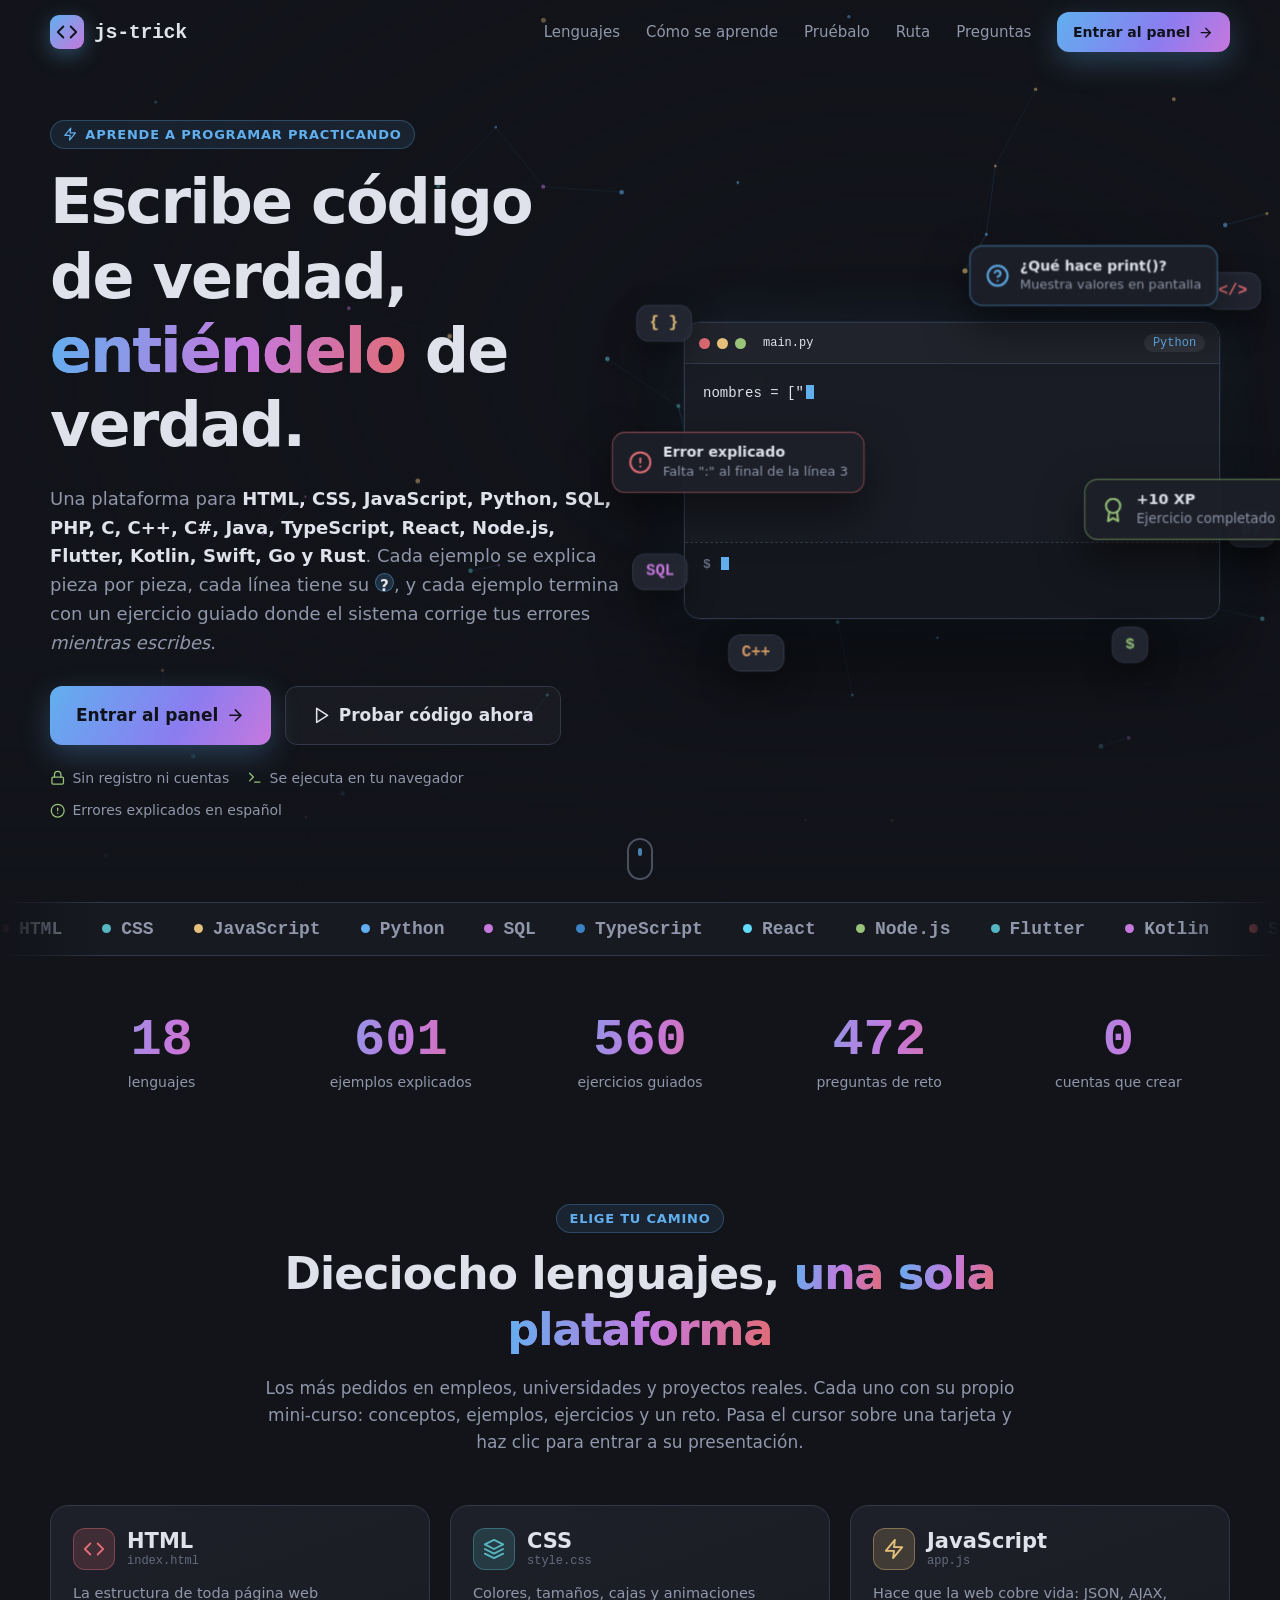
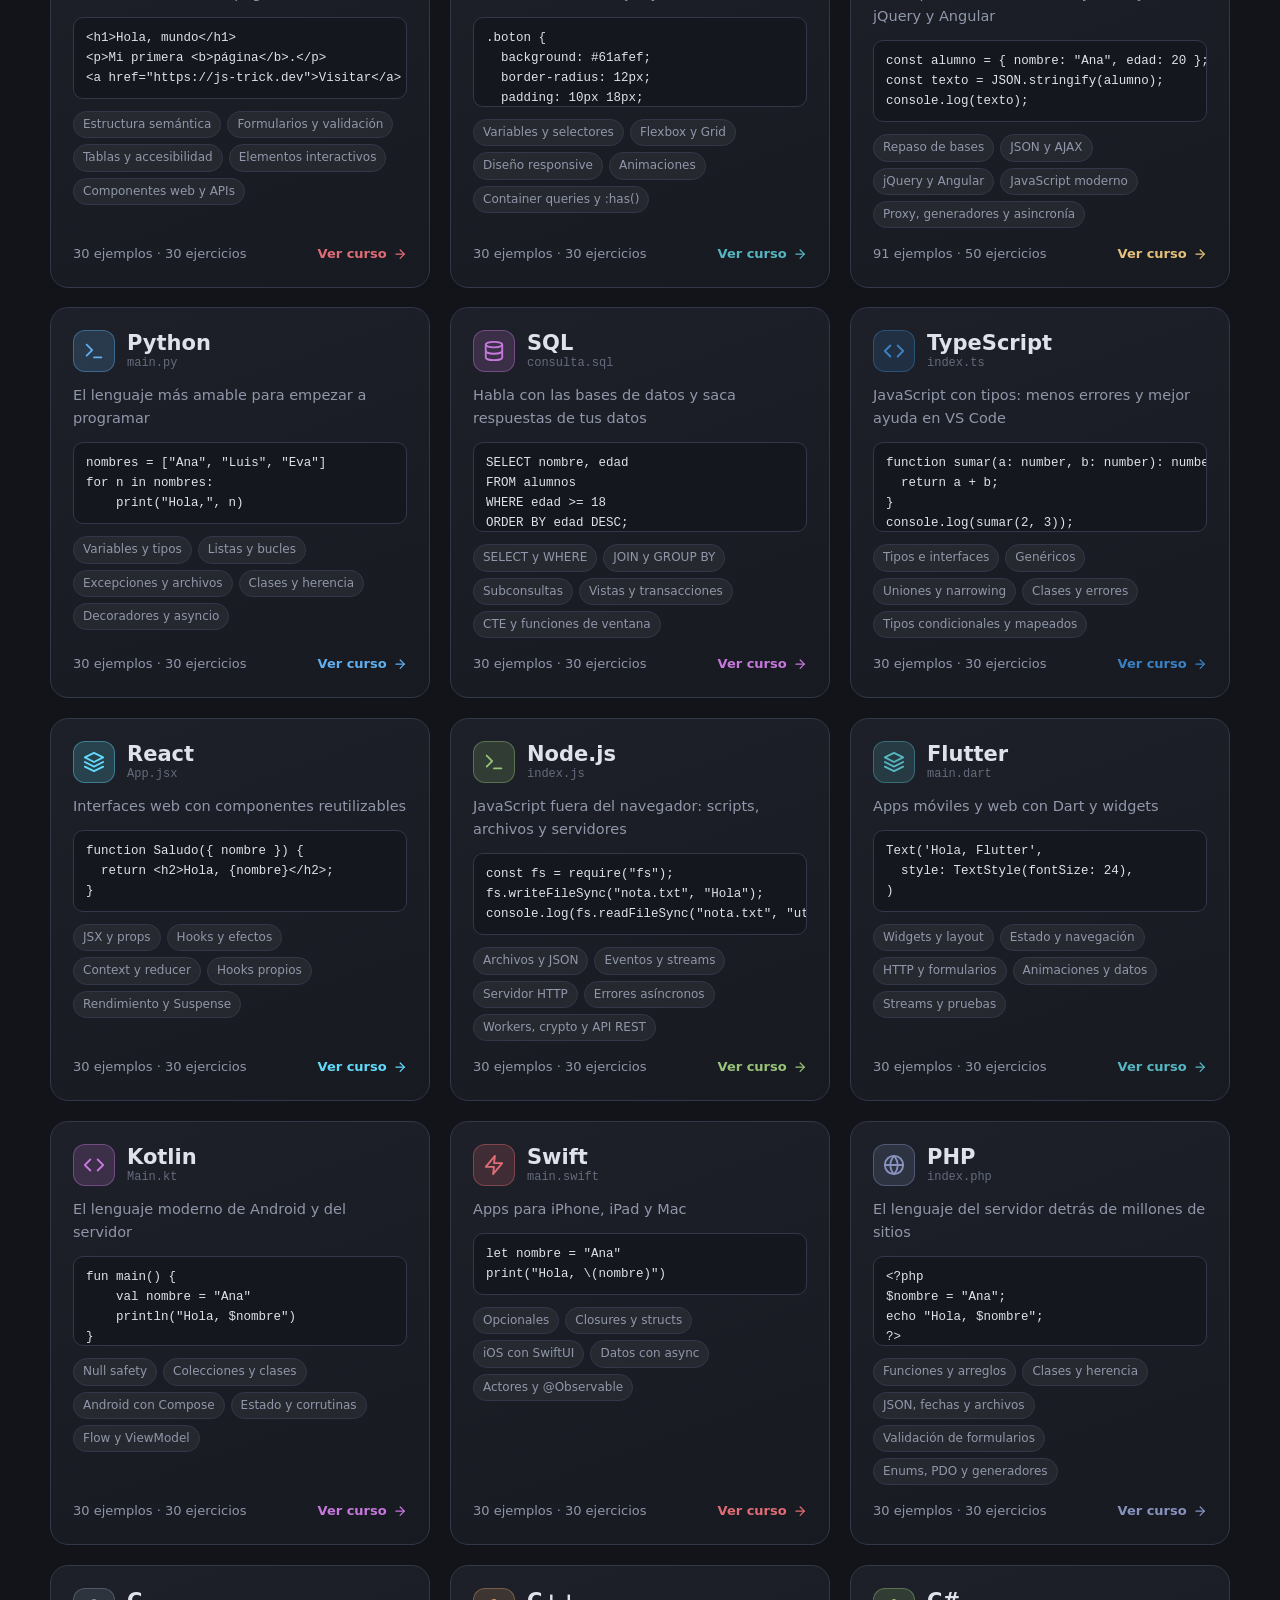
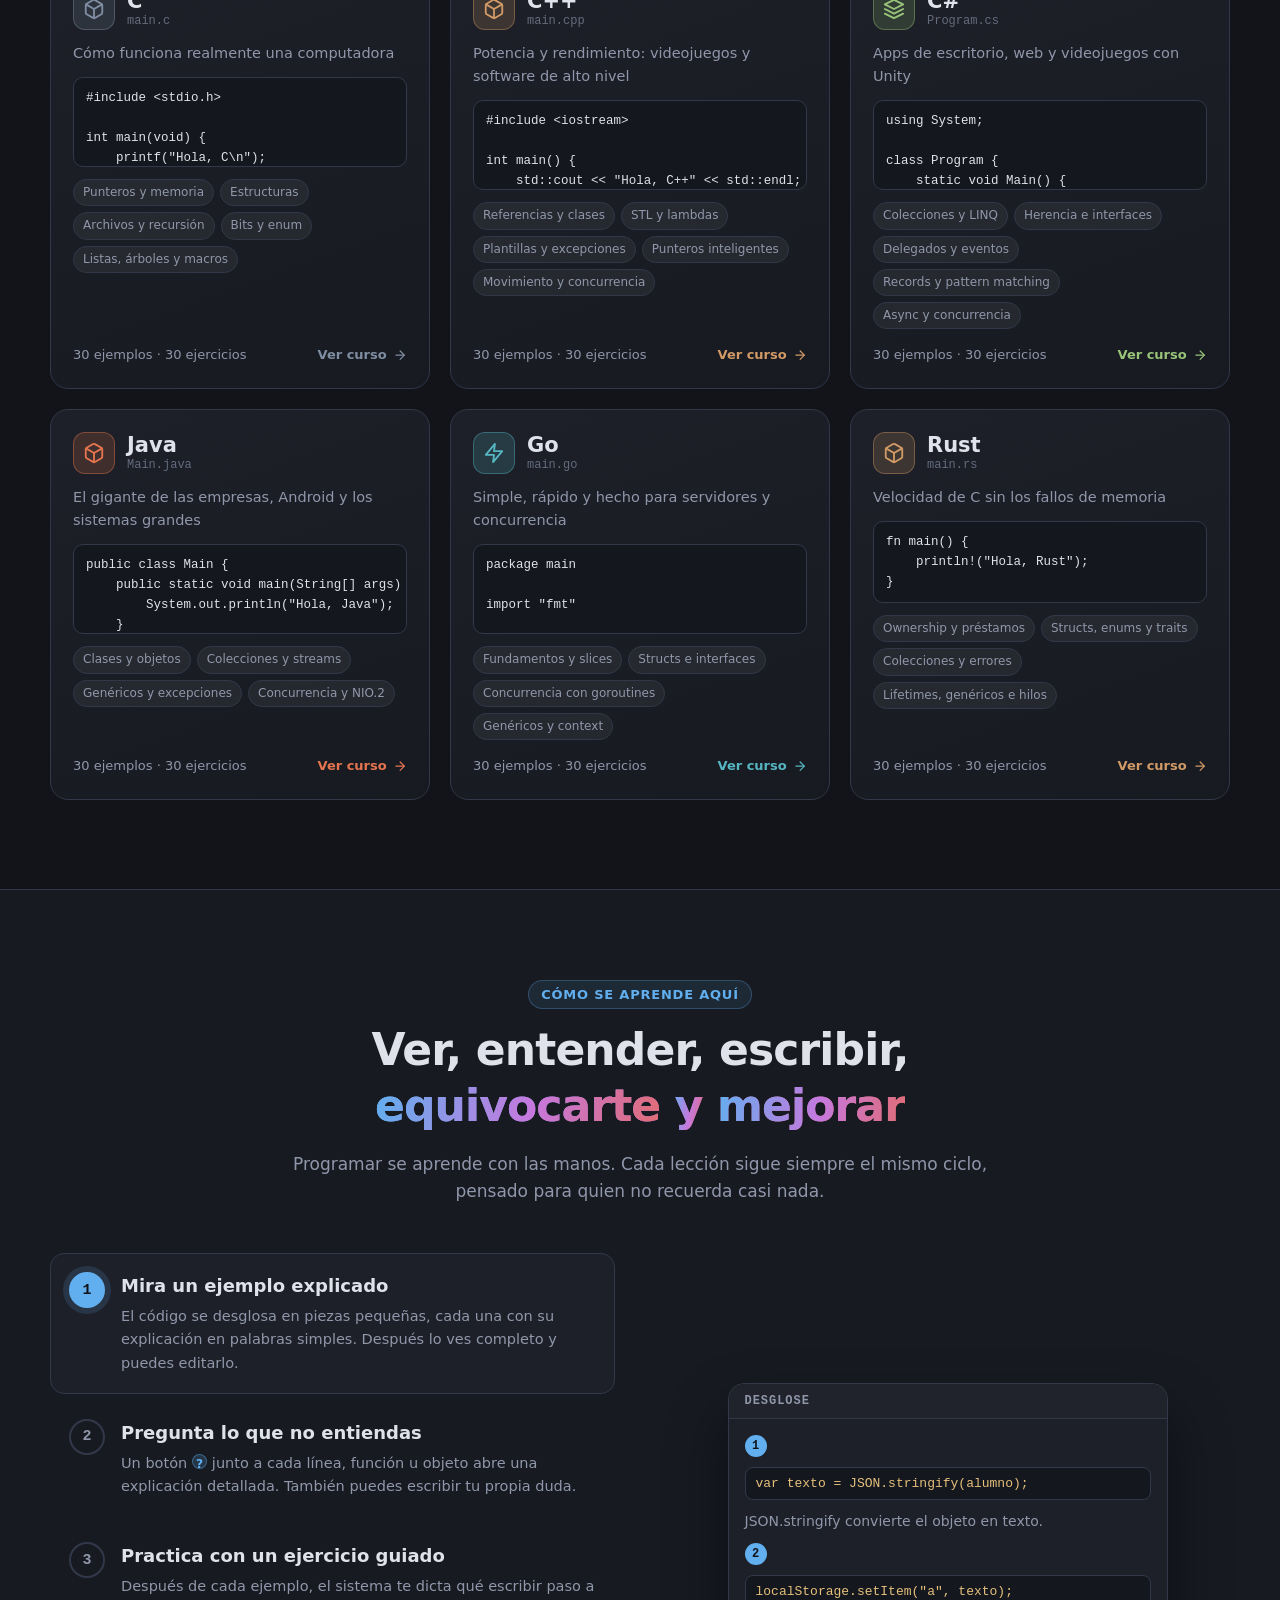
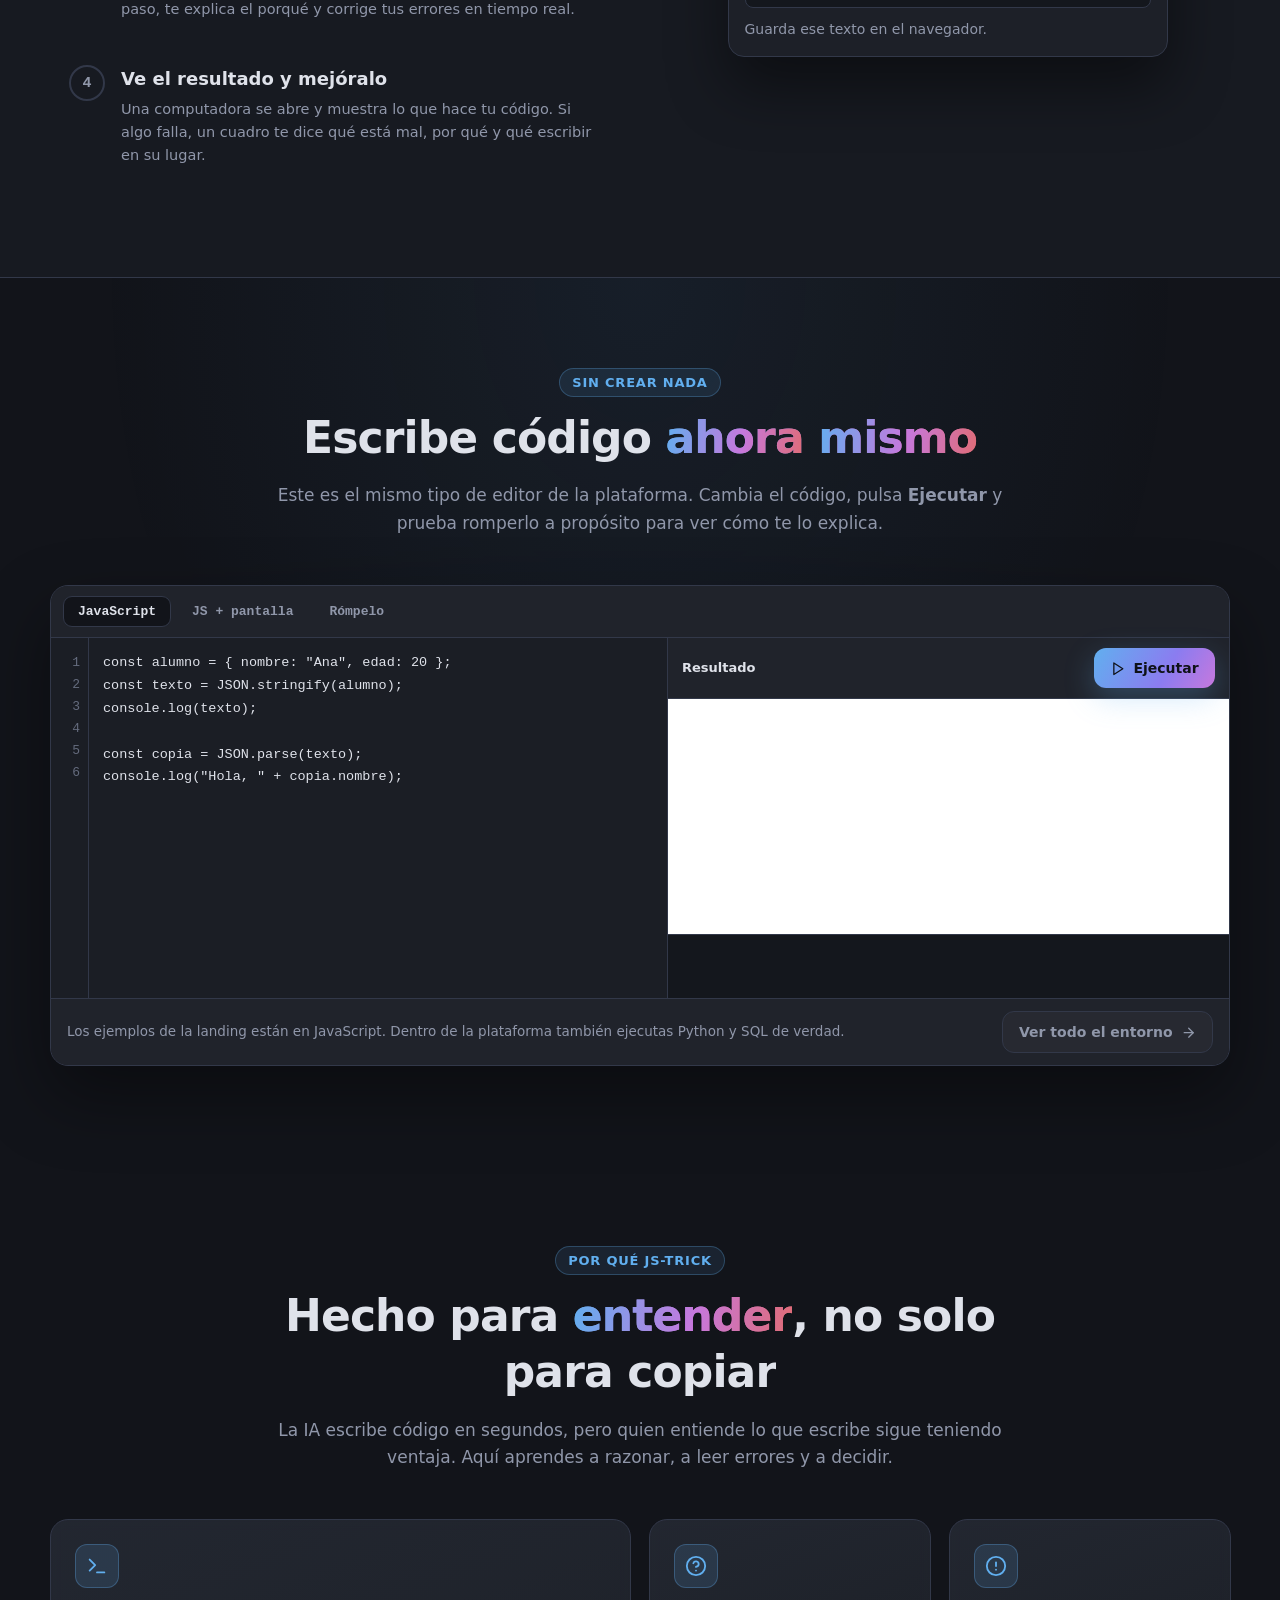
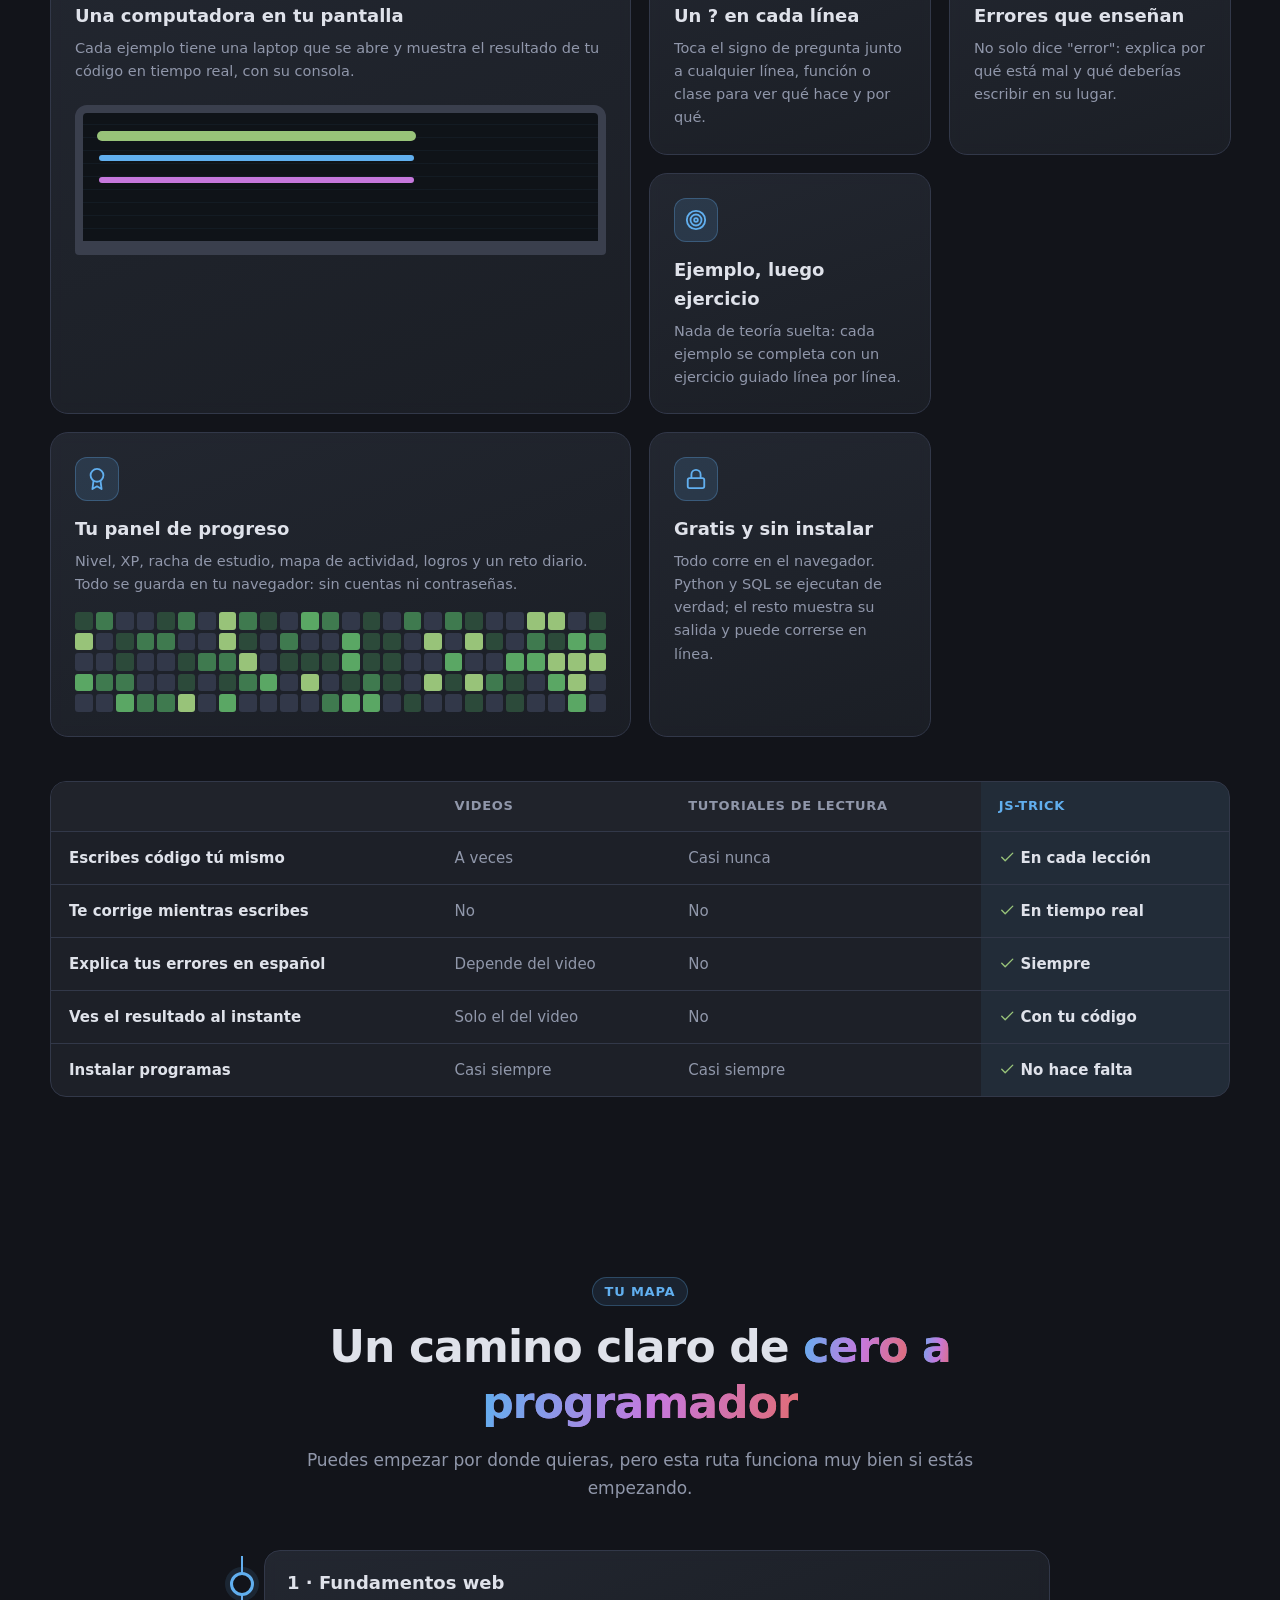
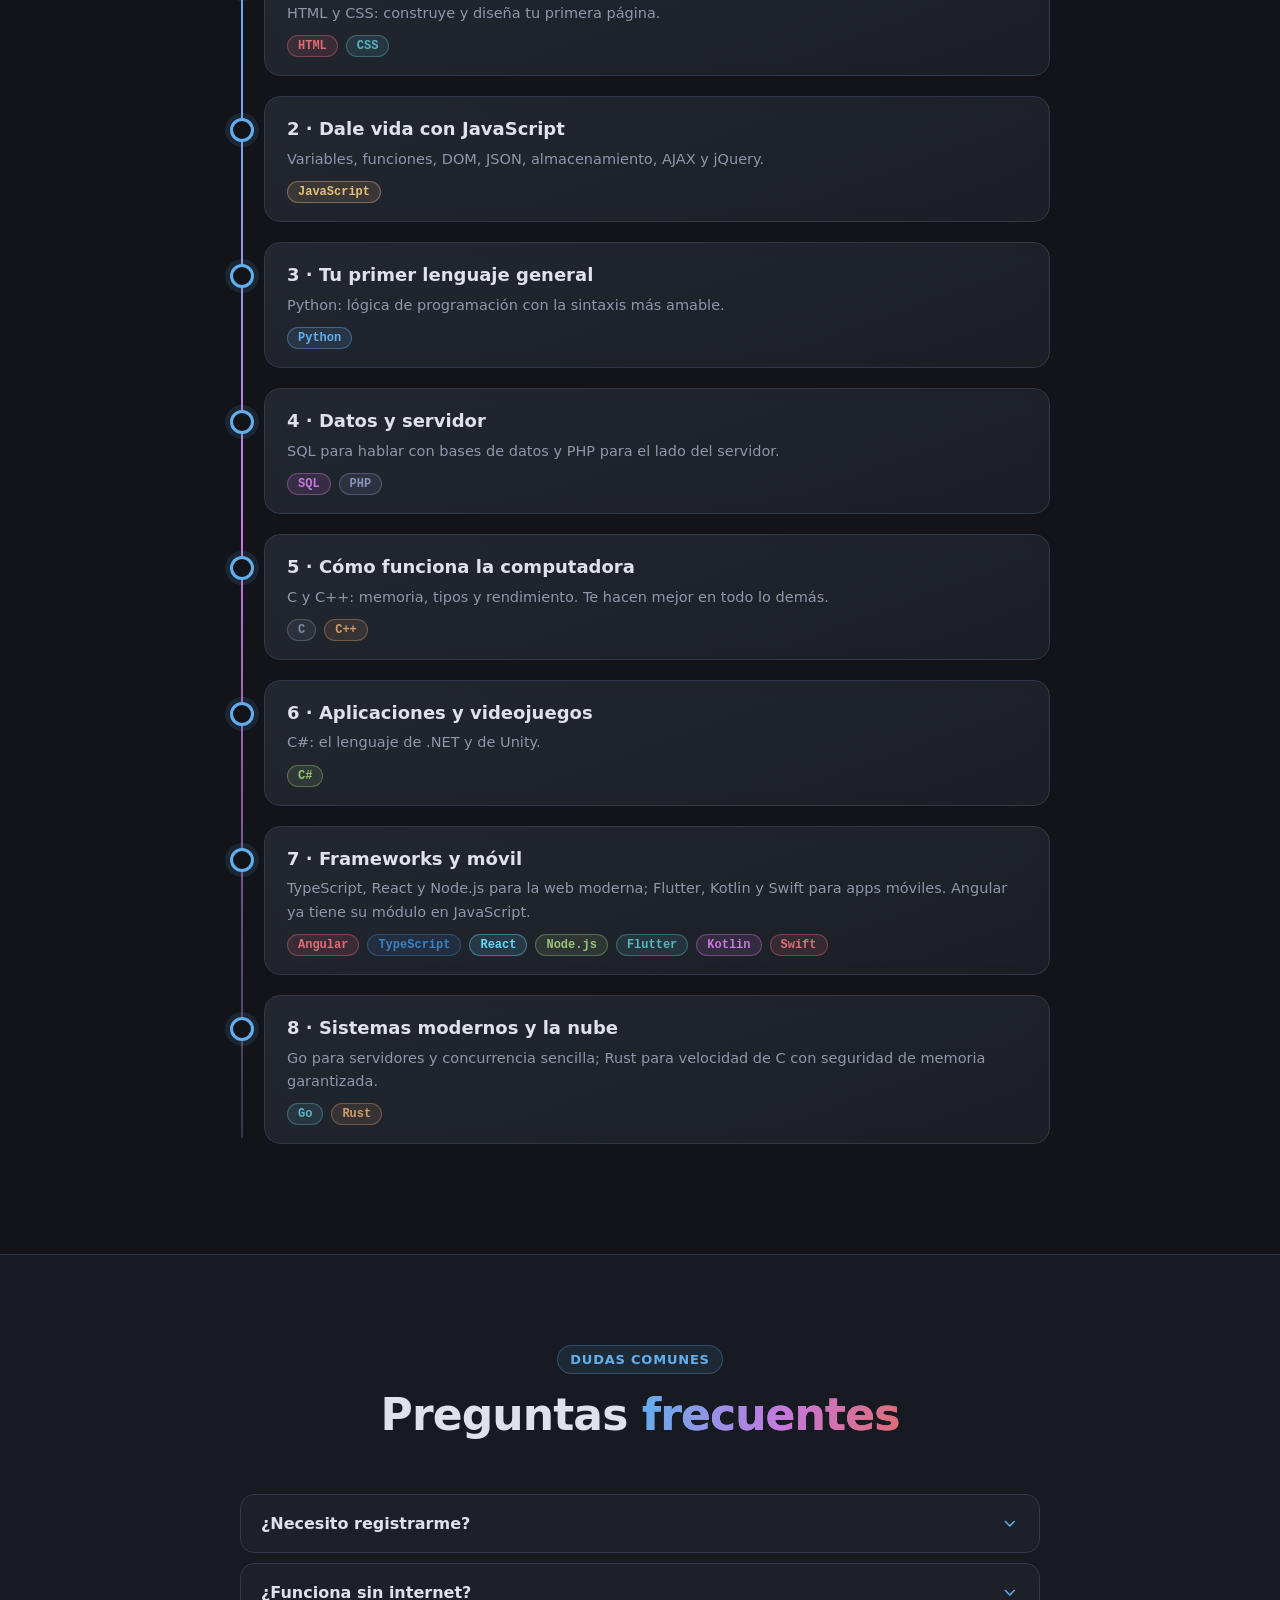
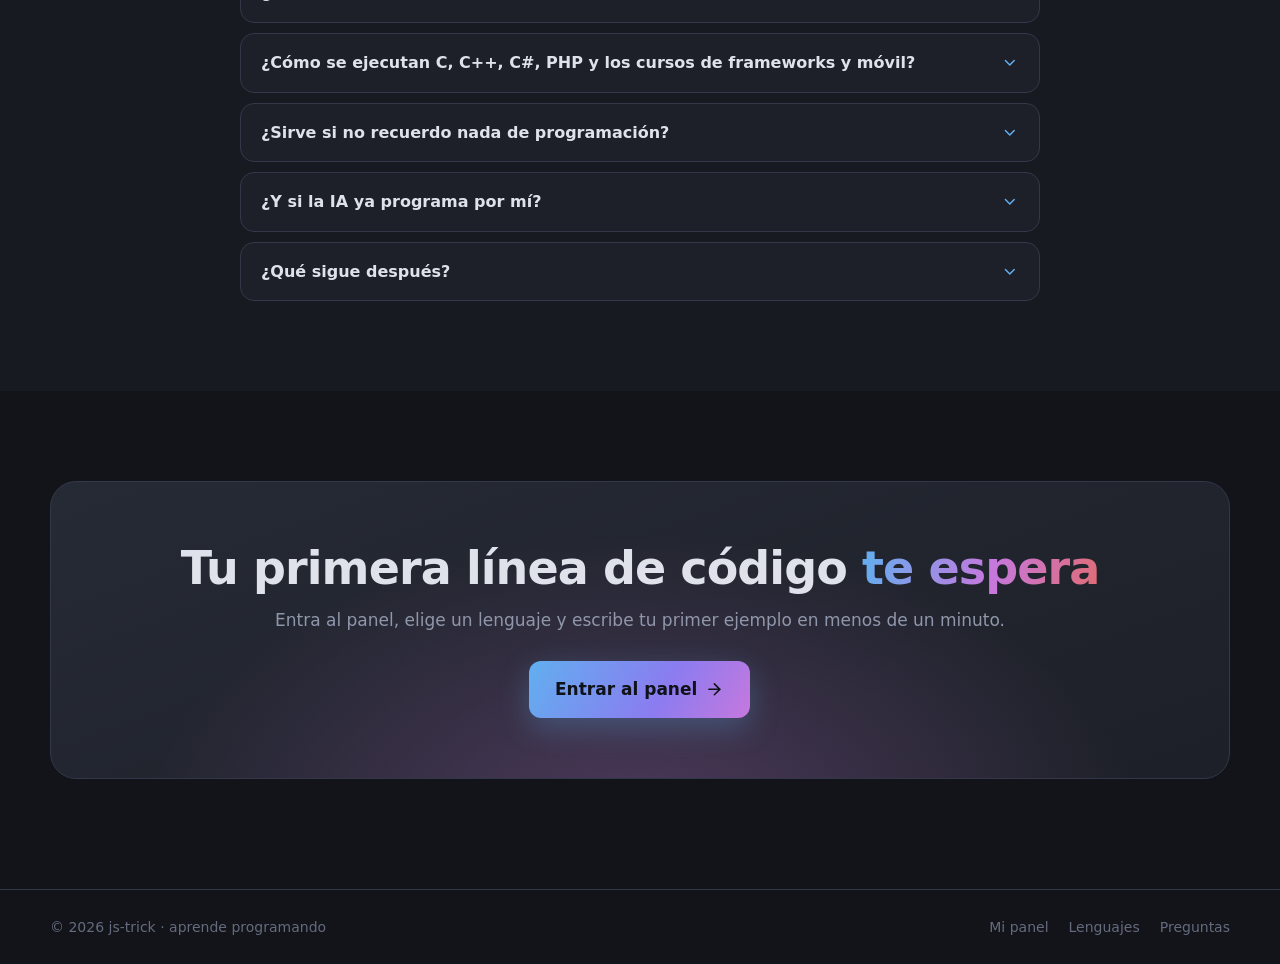
==== commit a57c323a: "Landing: portal inmersivo 3D por curso (transicion, escena con scroll, galeria y ruta de cursos) Co-" ====
--- a/index.html
+++ b/index.html
@@ -7,7 +7,8 @@
 <meta name="description" content="js-trick: plataforma para aprender HTML, CSS, JavaScript, Python, SQL, PHP, C, C++, C#, Java, TypeScript, React, Node.js, Flutter, Kotlin, Swift, Go y Rust con ejemplos explicados, ejercicios guiados y errores que te enseñan. Sin registro, gratis.">
 <meta name="theme-color" content="#14161c">
 <link rel="icon" href="data:image/svg+xml,%3Csvg xmlns='http://www.w3.org/2000/svg' viewBox='0 0 32 32'%3E%3Cdefs%3E%3ClinearGradient id='g' x1='0' y1='0' x2='1' y2='1'%3E%3Cstop offset='0' stop-color='%2361afef'/%3E%3Cstop offset='1' stop-color='%23c678dd'/%3E%3C/linearGradient%3E%3C/defs%3E%3Crect width='32' height='32' rx='8' fill='url(%23g)'/%3E%3Cpath d='M12 10l-6 6 6 6M20 10l6 6-6 6' fill='none' stroke='%2310131a' stroke-width='3' stroke-linecap='round' stroke-linejoin='round'/%3E%3C/svg%3E">
-<link rel="stylesheet" href="css/landing.css?v=1">
+<link rel="stylesheet" href="css/landing.css?v=2">
+<link rel="stylesheet" href="css/portal.css?v=2">
 </head>
 <body>
 <a class="skip" href="#contenido">Saltar al contenido</a>
@@ -112,8 +113,8 @@
     <div class="wrap">
       <div class="sec-head reveal">
         <span class="eyebrow">Elige tu camino</span>
-        <h2 id="t-lang" data-split>Quince lenguajes, <span class="grad">una sola plataforma</span></h2>
-        <p>Los más pedidos en empleos, universidades y proyectos reales. Cada uno con su propio mini-curso: conceptos, ejemplos, ejercicios y un reto. Pasa el cursor sobre una tarjeta.</p>
+        <h2 id="t-lang" data-split>Dieciocho lenguajes, <span class="grad">una sola plataforma</span></h2>
+        <p>Los más pedidos en empleos, universidades y proyectos reales. Cada uno con su propio mini-curso: conceptos, ejemplos, ejercicios y un reto. Pasa el cursor sobre una tarjeta y haz clic para entrar a su presentación.</p>
       </div>
       <div class="lang-grid" id="lang-grid"></div>
       <div class="soon-row reveal"><span>En camino:</span><div id="soon-row"></div></div>
@@ -262,6 +263,8 @@
 <script src="js/hl-langs.js"></script>
 <script src="js/linter.js"></script>
 <script src="js/catalog.js"></script>
-<script src="js/landing.js?v=1"></script>
+<script src="js/landing.js?v=2"></script>
+<script src="js/portal-data.js"></script>
+<script src="js/portal.js"></script>
 </body>
 </html>
--- a/css/portal.css
+++ b/css/portal.css
@@ -0,0 +1,132 @@
+/* js-trick :: portal inmersivo de la landing */
+.pt-grow{position:fixed;z-index:1000;border-radius:18px;background:linear-gradient(160deg,color-mix(in srgb,var(--c) 38%,#12141a),#12141a);border:1px solid var(--c);pointer-events:none;box-shadow:0 0 60px color-mix(in srgb,var(--c) 40%,transparent);transition:left .62s cubic-bezier(.7,0,.2,1),top .62s cubic-bezier(.7,0,.2,1),width .62s cubic-bezier(.7,0,.2,1),height .62s cubic-bezier(.7,0,.2,1),border-radius .62s ease,background .35s ease,border-color .35s,opacity .3s}
+.pt-grow.go{left:0!important;top:0!important;width:100vw!important;height:100vh!important;border-radius:0;box-shadow:none}
+.pt-grow.black{background:#05060a;border-color:transparent}
+.pt-grow.shrink{background:linear-gradient(160deg,color-mix(in srgb,var(--c) 38%,#12141a),#12141a)}
+
+.portal{position:fixed;inset:0;z-index:1001;background:#05060a;color:#e6e9f2;opacity:0;visibility:hidden;transition:opacity .7s ease,visibility 0s linear .7s;--c:#61afef;--rgb:97,175,239;font-family:var(--sans)}
+.portal.show{opacity:1;visibility:visible;transition:opacity .7s ease}
+.portal.leave{opacity:0;visibility:visible;transition:opacity .35s ease}
+.pt-canvas{position:absolute;inset:0;width:100%;height:100%}
+.pt-prog{position:absolute;left:0;right:0;top:0;height:3px;z-index:4;background:rgba(255,255,255,.06)}
+.pt-prog i{display:block;height:100%;background:var(--c);transform-origin:left;transform:scaleX(0);box-shadow:0 0 14px var(--c)}
+.pt-close{position:absolute;right:18px;top:16px;z-index:5;width:44px;height:44px;border-radius:50%;font-size:28px;line-height:1;color:#e6e9f2;background:rgba(20,22,30,.7);border:1px solid rgba(255,255,255,.18);backdrop-filter:blur(6px);transition:transform .2s,border-color .2s}
+.pt-close:hover{transform:rotate(90deg);border-color:var(--c)}
+.pt-scroll{position:absolute;inset:0;overflow-y:auto;overflow-x:hidden;perspective:1100px;perspective-origin:50% 40%;scroll-behavior:smooth;outline:0;scrollbar-width:thin;scrollbar-color:color-mix(in srgb,var(--c) 60%,#222) transparent}
+.pt-sec{position:relative;min-height:100vh;display:flex;align-items:center;justify-content:center;padding:96px 20px}
+.pt-fx{width:min(1100px,100%);transform-style:preserve-3d;will-change:transform,opacity}
+.pt-center{text-align:center}
+
+.pt-kick,.pt-eye{display:inline-flex;gap:8px;align-items:center;font:700 12.5px var(--sans);letter-spacing:.14em;text-transform:uppercase;color:var(--c);padding:7px 14px;border-radius:99px;border:1px solid color-mix(in srgb,var(--c) 45%,transparent);background:color-mix(in srgb,var(--c) 10%,transparent)}
+.pt-title{font-size:clamp(64px,13vw,170px);line-height:.95;letter-spacing:-.045em;font-weight:900;margin:22px 0 10px;background:linear-gradient(180deg,#fff 10%,var(--c) 90%);-webkit-background-clip:text;background-clip:text;color:transparent;filter:drop-shadow(0 0 40px color-mix(in srgb,var(--c) 45%,transparent))}
+.pt-hl{font-size:clamp(20px,2.6vw,30px);font-weight:700;margin:0 auto 14px;max-width:24ch;line-height:1.25}
+.pt-intro{max-width:62ch;margin:0 auto 28px;color:#aab1c5;font-size:clamp(15px,1.6vw,18px)}
+.pt-stats{display:flex;justify-content:center;gap:clamp(18px,4vw,54px);flex-wrap:wrap}
+.pt-stats div{display:flex;flex-direction:column;align-items:center}
+.pt-stats b{font-size:clamp(30px,4vw,48px);line-height:1;color:var(--c);text-shadow:0 0 24px color-mix(in srgb,var(--c) 55%,transparent)}
+.pt-stats span{font-size:13px;color:#8e96ab;margin-top:6px}
+.pt-scrollhint{position:absolute;left:50%;bottom:30px;width:26px;height:44px;margin-left:-13px;border:2px solid rgba(255,255,255,.3);border-radius:14px}
+.pt-scrollhint span{position:absolute;left:50%;top:8px;width:4px;height:8px;margin-left:-2px;border-radius:3px;background:var(--c);animation:ptwheel 1.6s ease-in-out infinite}
+@keyframes ptwheel{0%{opacity:0;transform:translateY(0)}30%{opacity:1}100%{opacity:0;transform:translateY(16px)}}
+.portal h2{font-size:clamp(30px,5vw,60px);line-height:1.08;letter-spacing:-.03em;font-weight:800;margin:18px 0 12px;text-shadow:0 0 40px rgba(0,0,0,.8)}
+.pt-sub{color:#aab1c5;max-width:60ch;font-size:clamp(15px,1.6vw,18px);margin-bottom:34px}
+.pt-center .pt-sub{margin-left:auto;margin-right:auto}
+.pt-q{display:inline-grid;place-items:center;width:1.3em;height:1.3em;border-radius:50%;background:color-mix(in srgb,var(--c) 22%,transparent);color:var(--c);font-size:.85em}
+
+.pt-topics,.pt-uses{display:grid;grid-template-columns:repeat(3,1fr);gap:18px;transform-style:preserve-3d}
+.pt-card{position:relative;padding:22px 22px 24px;border-radius:18px;background:rgba(14,16,24,.62);border:1px solid color-mix(in srgb,var(--c) 30%,#2a2f3f);backdrop-filter:blur(8px);transition:transform .25s ease-out,border-color .3s,box-shadow .3s;transform-style:preserve-3d;animation:ptfloat 7s ease-in-out infinite;animation-delay:calc(var(--i)*-.9s)}
+.pt-card:hover{border-color:var(--c);box-shadow:0 0 40px color-mix(in srgb,var(--c) 28%,transparent)}
+@keyframes ptfloat{50%{translate:0 -8px}}
+.pt-card em{display:block;font:800 13px var(--mono);color:var(--c);letter-spacing:.1em;margin-bottom:10px;font-style:normal}
+.pt-card>span{font-size:17px;font-weight:700;line-height:1.3}
+.pt-card.use b{display:block;font-size:18px;margin:12px 0 6px}
+.pt-card.use p{color:#9aa2b6;font-size:14.5px}
+.pt-ic{display:grid;place-items:center;width:46px;height:46px;border-radius:13px;background:color-mix(in srgb,var(--c) 18%,transparent);color:var(--c);font-size:22px;border:1px solid color-mix(in srgb,var(--c) 40%,transparent)}
+
+.pt-wins{display:grid;grid-template-columns:repeat(3,1fr);gap:20px;align-items:start;transform-style:preserve-3d}
+.pt-win{border-radius:14px;overflow:hidden;background:rgba(15,17,23,.88);border:1px solid color-mix(in srgb,var(--c) 28%,#2a2f3f);box-shadow:0 30px 70px rgba(0,0,0,.55),0 0 40px color-mix(in srgb,var(--c) 14%,transparent);backdrop-filter:blur(6px);text-align:left}
+.pt-w0{transform:rotateY(10deg) translateZ(20px)}.pt-w1{transform:translateY(24px) translateZ(60px)}.pt-w2{transform:rotateY(-10deg) translateZ(20px)}
+.pt-wbar{display:flex;gap:7px;align-items:center;padding:10px 14px;background:rgba(255,255,255,.04);border-bottom:1px solid rgba(255,255,255,.06);font:12px var(--mono);color:#8e96ab}
+.pt-wbar i{width:10px;height:10px;border-radius:50%;background:#e06c75}.pt-wbar i:nth-child(2){background:#e5c07b}.pt-wbar i:nth-child(3){background:#98c379}
+.pt-wbar span{margin-left:8px}
+.pt-code{margin:0;padding:14px 16px;font:12.5px/1.65 var(--mono);color:#d7dae0;white-space:pre;overflow-x:auto;font-variant-ligatures:none}
+.pt-out{border-top:1px dashed rgba(255,255,255,.14);padding:10px 16px 12px;background:rgba(0,0,0,.25)}
+.pt-out>span{display:block;font:700 10.5px var(--sans);letter-spacing:.12em;text-transform:uppercase;color:var(--ok);margin-bottom:4px}
+.pt-out pre{margin:0;font:12.5px/1.6 var(--mono);color:#cde7be;white-space:pre-wrap}
+.pt-out.err>span{color:#e06c75}.pt-out.err pre{color:#f5b3b8}
+.portal .tk{position:relative}.portal .tk .q{display:none}
+.portal .t-c{color:#7f8794;font-style:italic}.portal .t-s{color:#98c379}.portal .t-n,.portal .t-l{color:#d19a66}.portal .t-k{color:#c678dd}.portal .t-f{color:#61afef}.portal .t-p{color:#e06c75}.portal .t-cls{color:#e5c07b}.portal .t-o{color:#abb2bf}.portal .t-i{color:#d7dae0}
+.portal .t-tg{color:#e06c75}.portal .t-at{color:#d19a66}.portal .t-sel{color:#e5c07b}.portal .t-pr{color:#56b6c2}.portal .t-va{color:#98c379}.portal .t-ip{color:#56b6c2}
+
+.pt-cf{position:relative;height:clamp(380px,56vh,470px);margin-top:20px;outline:0;perspective:1400px;transform-style:preserve-3d}
+.pt-stage{position:absolute;inset:0;transform-style:preserve-3d}
+.pt-slide{position:absolute;left:50%;top:50%;width:min(560px,86%);transition:transform .6s cubic-bezier(.2,.8,.2,1),opacity .5s;cursor:pointer;transform-style:preserve-3d}
+.pt-slide.on{cursor:default}
+.pt-slide .pt-win{box-shadow:0 40px 90px rgba(0,0,0,.65),0 0 60px color-mix(in srgb,var(--c) 18%,transparent)}
+.pt-nav{position:absolute;top:50%;z-index:20;width:46px;height:46px;margin-top:-23px;border-radius:50%;background:rgba(14,16,24,.8);border:1px solid color-mix(in srgb,var(--c) 40%,#333);color:var(--c);font-size:20px;transition:transform .2s,border-color .2s}
+.pt-nav:hover{border-color:var(--c);transform:scale(1.08)}
+.pt-nav.prev{left:0}.pt-nav.prev .i{transform:rotate(180deg)}.pt-nav.next{right:0}
+.pt-dots{position:absolute;left:0;right:0;bottom:-6px;display:flex;justify-content:center;gap:10px;z-index:20}
+.pt-dots button{width:10px;height:10px;border-radius:50%;background:rgba(255,255,255,.22);transition:all .25s}
+.pt-dots button.on{background:var(--c);width:26px;border-radius:6px;box-shadow:0 0 12px var(--c)}
+.pt-note{margin:0;padding:6px 16px 14px;color:#8e96ab;font-size:13px}
+.pt-chart{display:flex;align-items:flex-end;gap:16px;height:210px;padding:26px 24px 8px}
+.pt-bar{flex:1;height:100%;position:relative;display:flex;flex-direction:column;justify-content:flex-end;align-items:center;gap:6px}
+.pt-bar i{display:block;width:100%;height:var(--h);border-radius:8px 8px 3px 3px;background:linear-gradient(180deg,var(--c),color-mix(in srgb,var(--c) 20%,transparent));box-shadow:0 0 24px color-mix(in srgb,var(--c) 35%,transparent);transform-origin:bottom;animation:ptgrow 1.1s cubic-bezier(.2,.8,.2,1) both;animation-delay:calc(var(--i)*.1s)}
+@keyframes ptgrow{from{transform:scaleY(0)}}
+.pt-bar b{font:700 12px var(--mono);color:#d7dae0;order:-1}.pt-bar span{font-size:12px;color:#8e96ab}
+.pt-flow{list-style:none;margin:0;padding:18px 20px 6px;display:flex;flex-direction:column;gap:10px}
+.pt-flow li{position:relative;display:flex;align-items:center;gap:14px;padding:11px 14px;border-radius:12px;border:1px solid color-mix(in srgb,var(--c) 32%,#2a2f3f);background:color-mix(in srgb,var(--c) 7%,transparent)}
+.pt-flow li+li::before{content:"";position:absolute;left:29px;top:-11px;width:2px;height:11px;background:var(--c);opacity:.6}
+.pt-flow em{flex:none;display:grid;place-items:center;width:28px;height:28px;border-radius:50%;background:var(--c);color:#05060a;font:800 13px var(--sans);font-style:normal}
+.pt-flow span{font-size:14.5px;font-weight:600}
+.pt-url{padding:7px 14px;font:12px var(--mono);color:#8e96ab;background:rgba(255,255,255,.03);border-bottom:1px solid rgba(255,255,255,.05)}
+.pt-page{padding:26px 24px 30px;text-align:center;background:#f4f6fb;color:#1b2030;min-height:220px;display:flex;flex-direction:column;align-items:center;justify-content:center;gap:10px}
+.pt-page h4{font-size:20px}.pt-big{font-size:54px;font-weight:900;color:var(--c);line-height:1}
+.pt-page button{padding:9px 18px;border-radius:9px;background:var(--c);color:#05060a;font-weight:700}
+.pt-phone{width:250px;margin:0 auto;padding:30px 16px 22px;border-radius:34px;background:#0e1018;border:2px solid color-mix(in srgb,var(--c) 45%,#333);box-shadow:0 40px 90px rgba(0,0,0,.65),0 0 60px color-mix(in srgb,var(--c) 20%,transparent);position:relative}
+.pt-notch{position:absolute;left:50%;top:9px;width:70px;height:7px;margin-left:-35px;border-radius:5px;background:#222634}
+.pt-phone h5{font-size:16px;margin:6px 0 12px}
+.pt-item{display:flex;align-items:center;gap:10px;padding:11px 12px;margin-bottom:8px;border-radius:12px;background:rgba(255,255,255,.05);font-size:14px}
+.pt-item i{flex:none;width:16px;height:16px;border-radius:5px;border:2px solid var(--c)}
+.pt-item:first-of-type i{background:var(--c)}
+
+.pt-end{padding-bottom:140px}
+.pt-name{color:var(--c);text-shadow:0 0 30px color-mix(in srgb,var(--c) 60%,transparent)}
+.pt-cta{display:flex;justify-content:center;gap:14px;flex-wrap:wrap;margin-top:6px}
+.pt-btn{display:inline-flex;align-items:center;justify-content:center;gap:9px;padding:15px 24px;border-radius:14px;font:700 16px var(--sans);color:#e6e9f2;background:rgba(18,20,30,.75);border:1px solid rgba(255,255,255,.2);backdrop-filter:blur(6px);transition:transform .25s,border-color .25s,box-shadow .25s}
+.pt-btn:hover{transform:translateY(-3px);border-color:var(--c)}
+.pt-btn.main{background:var(--c);color:#05060a;border-color:var(--c);box-shadow:0 12px 40px color-mix(in srgb,var(--c) 40%,transparent)}
+.pt-btn.main:hover{box-shadow:0 16px 54px color-mix(in srgb,var(--c) 60%,transparent)}
+.pt-multi{margin:30px auto 0;max-width:900px;padding:22px;border-radius:20px;background:rgba(12,14,22,.8);border:1px solid color-mix(in srgb,var(--c) 30%,#2a2f3f);backdrop-filter:blur(10px);text-align:center}
+.pt-multi[hidden]{display:none}
+.pt-multi p{color:#aab1c5;margin-bottom:16px;font-size:15px}
+.pt-chips{display:flex;flex-wrap:wrap;gap:10px;justify-content:center;margin-bottom:20px}
+.pt-chip{display:inline-flex;align-items:center;gap:8px;padding:9px 15px;border-radius:99px;font-weight:600;font-size:14px;border:1px solid rgba(255,255,255,.16);background:rgba(255,255,255,.04);transition:all .2s}
+.pt-chip i{width:10px;height:10px;border-radius:50%;background:var(--c);opacity:.6}
+.pt-chip:hover{border-color:var(--c)}
+.pt-chip.on{background:color-mix(in srgb,var(--c) 22%,transparent);border-color:var(--c);box-shadow:0 0 18px color-mix(in srgb,var(--c) 30%,transparent)}
+.pt-chip.on i{opacity:1;box-shadow:0 0 10px var(--c)}
+.pt-mfoot{display:flex;align-items:center;justify-content:center;gap:18px;flex-wrap:wrap}
+.pt-count{color:#aab1c5;font-size:14px}
+
+.lcard{cursor:pointer}
+.lcard::after{content:"Entrar al curso";position:absolute;right:14px;top:14px;font:700 11px var(--sans);letter-spacing:.08em;text-transform:uppercase;color:var(--c);opacity:0;transform:translateY(-4px);transition:all .25s;pointer-events:none}
+.lcard:hover::after{opacity:.9;transform:none}
+
+@media (max-width:860px){
+  .pt-topics,.pt-uses{grid-template-columns:repeat(2,1fr)}
+  .pt-wins{grid-template-columns:1fr}
+  .pt-w0,.pt-w1,.pt-w2{transform:none}
+  .pt-nav{display:none}
+}
+@media (max-width:560px){
+  .pt-topics,.pt-uses{grid-template-columns:1fr}
+  .pt-sec{padding:84px 16px}
+  .pt-close{right:12px;top:12px}
+}
+@media (prefers-reduced-motion:reduce){
+  .pt-card,.pt-bar i,.pt-scrollhint span{animation:none}
+  .portal,.portal.show,.pt-slide{transition:none}
+  .pt-scroll{scroll-behavior:auto}
+}
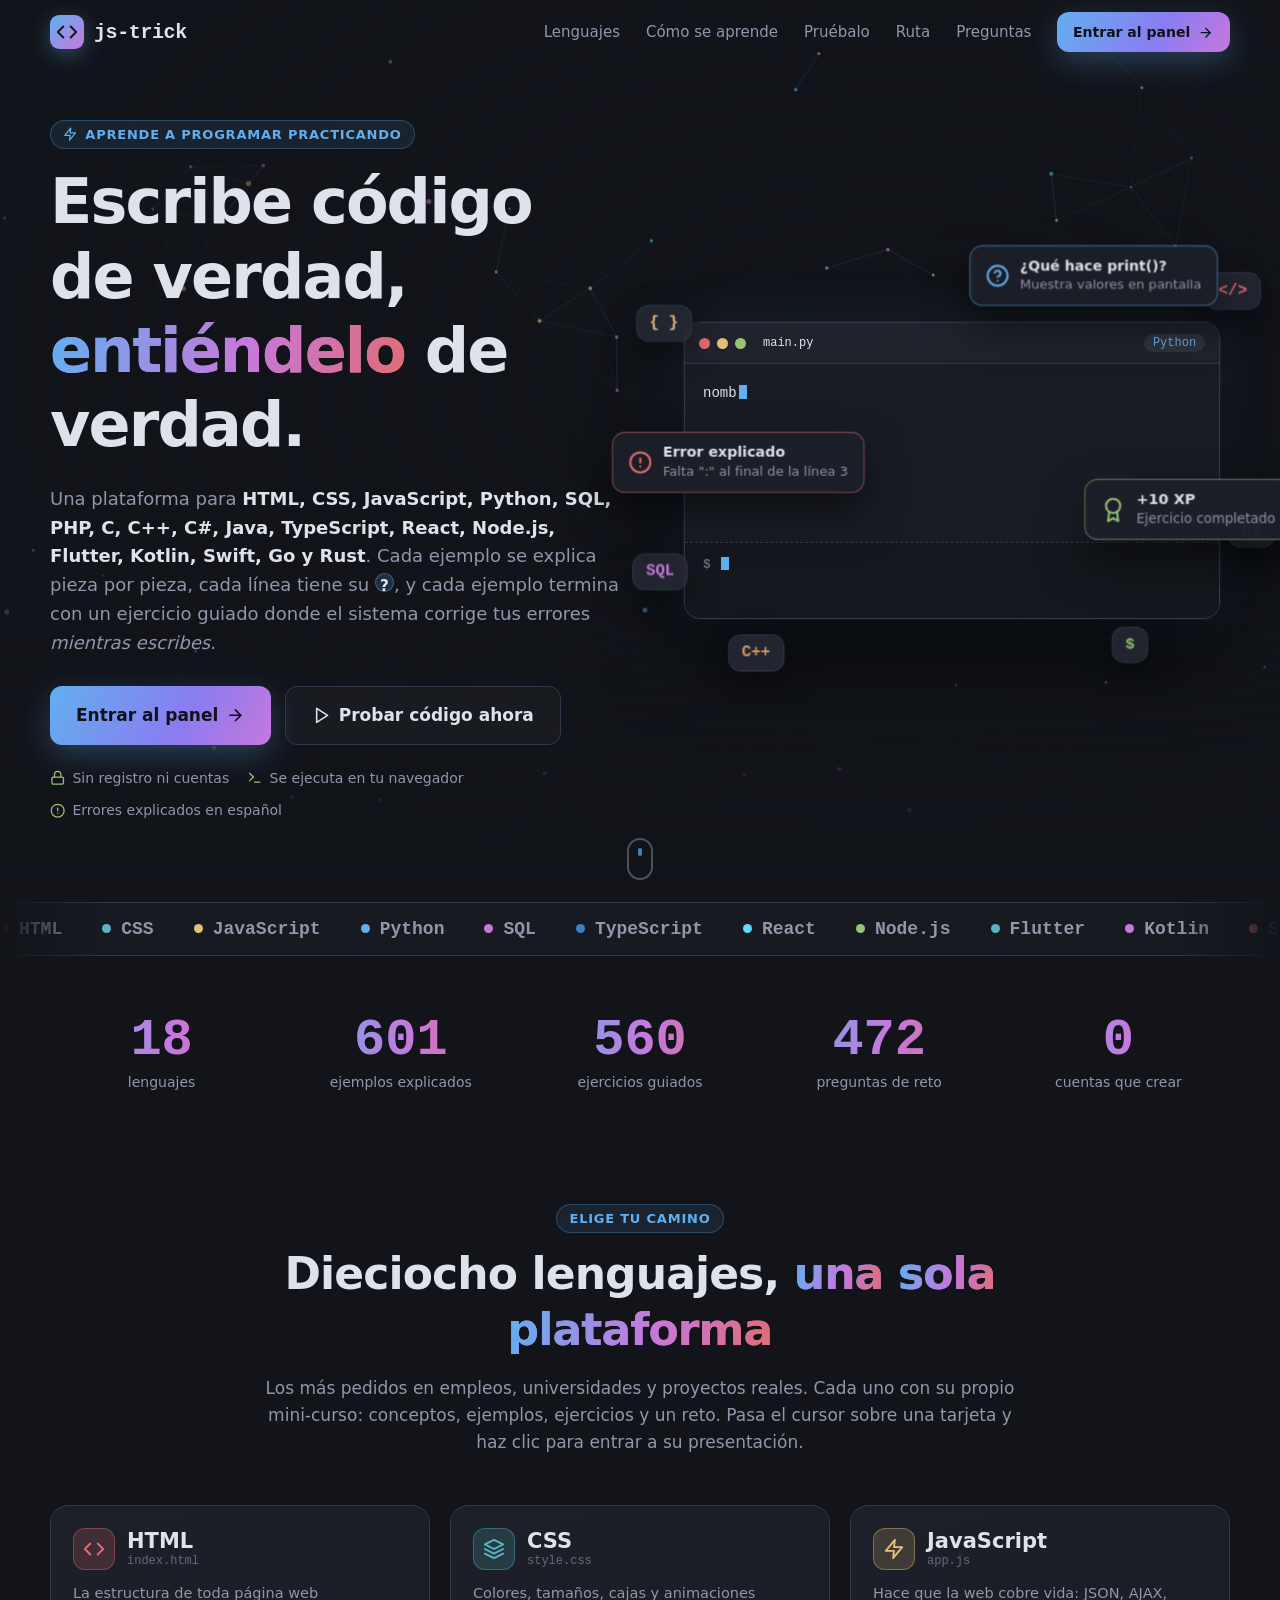
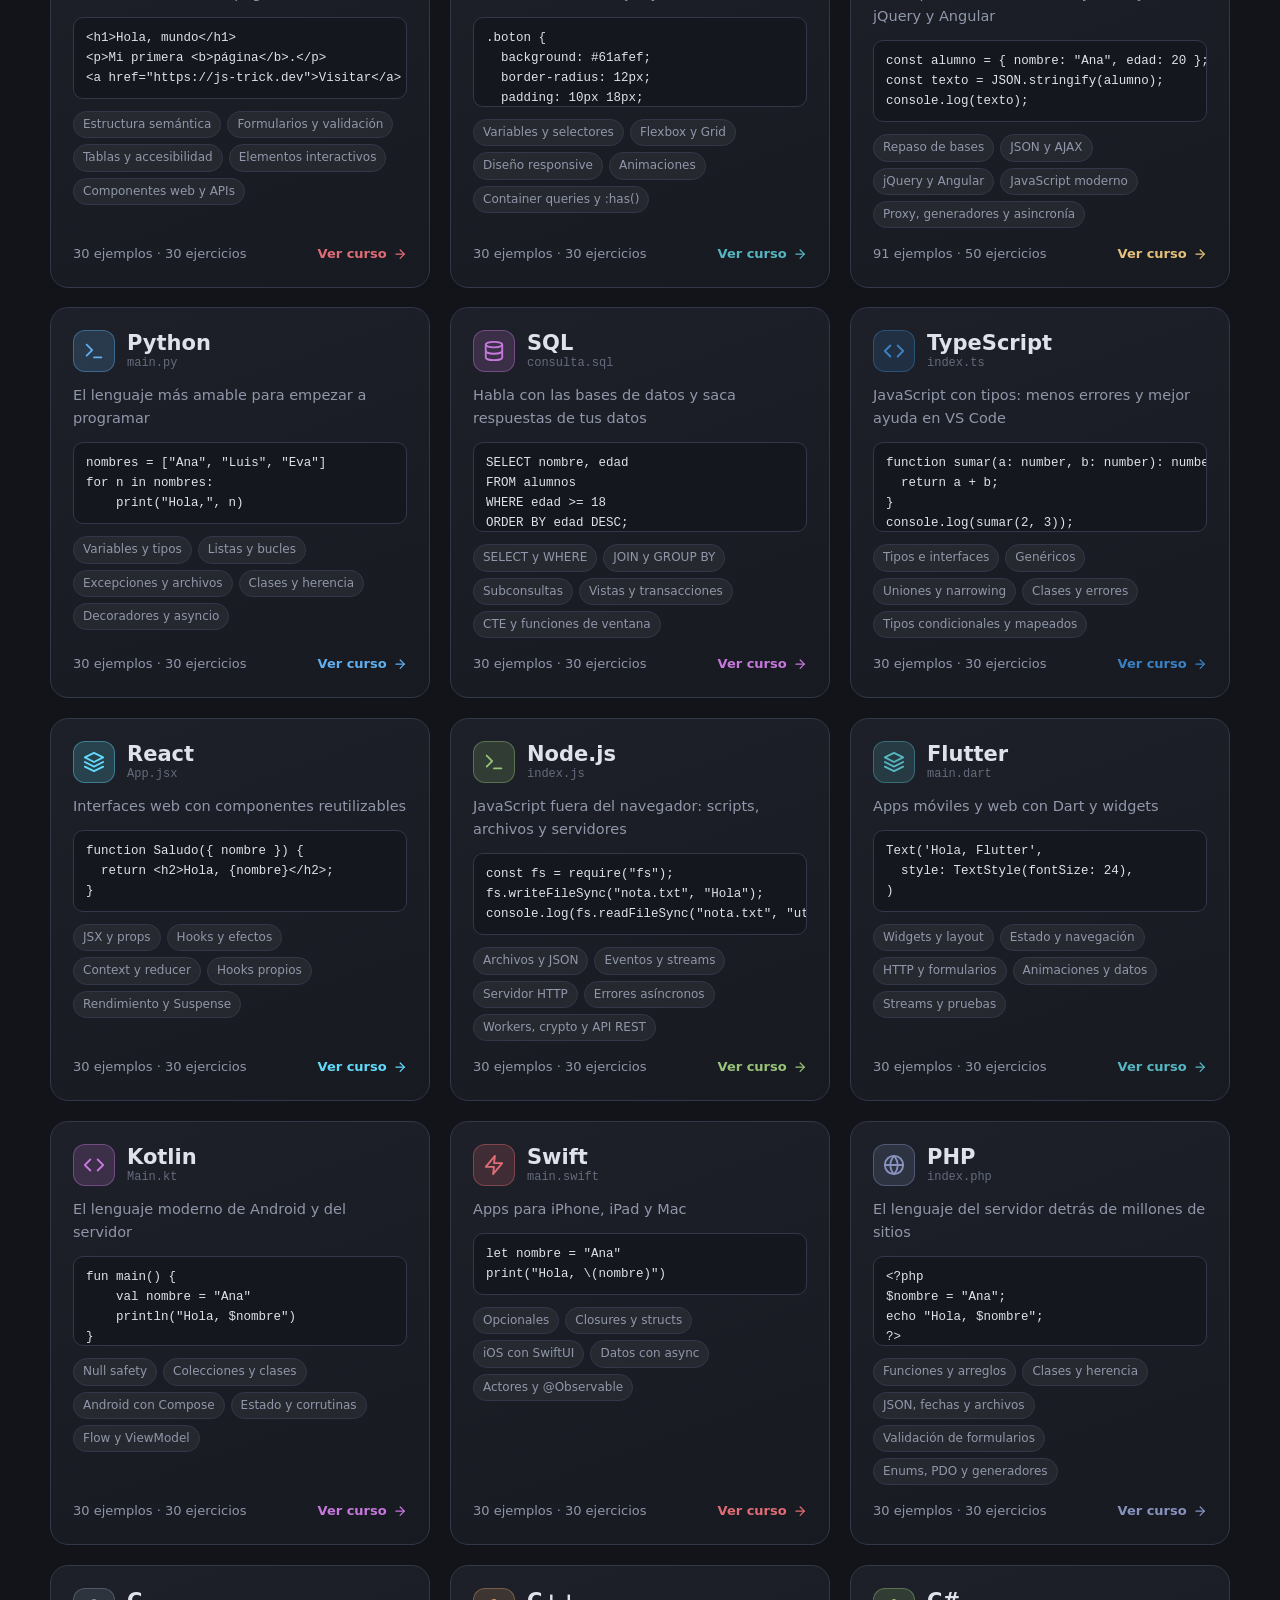
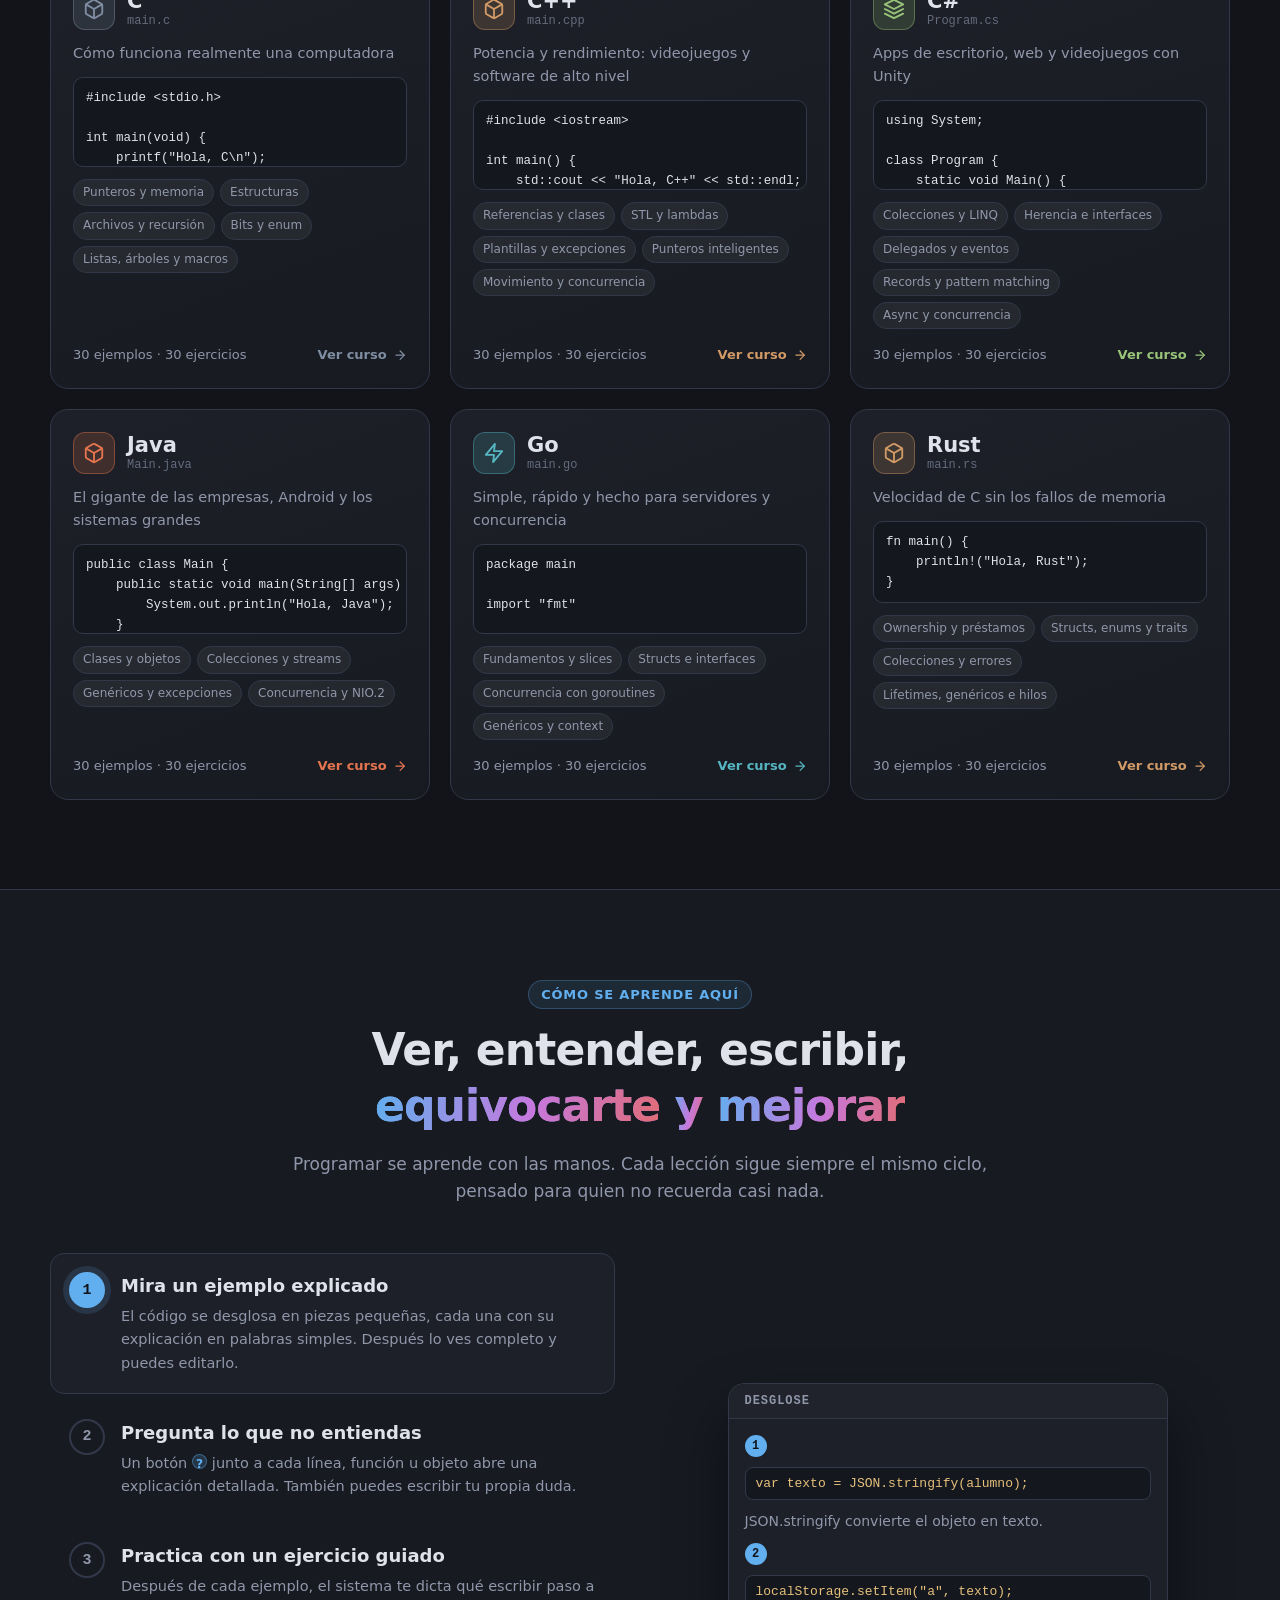
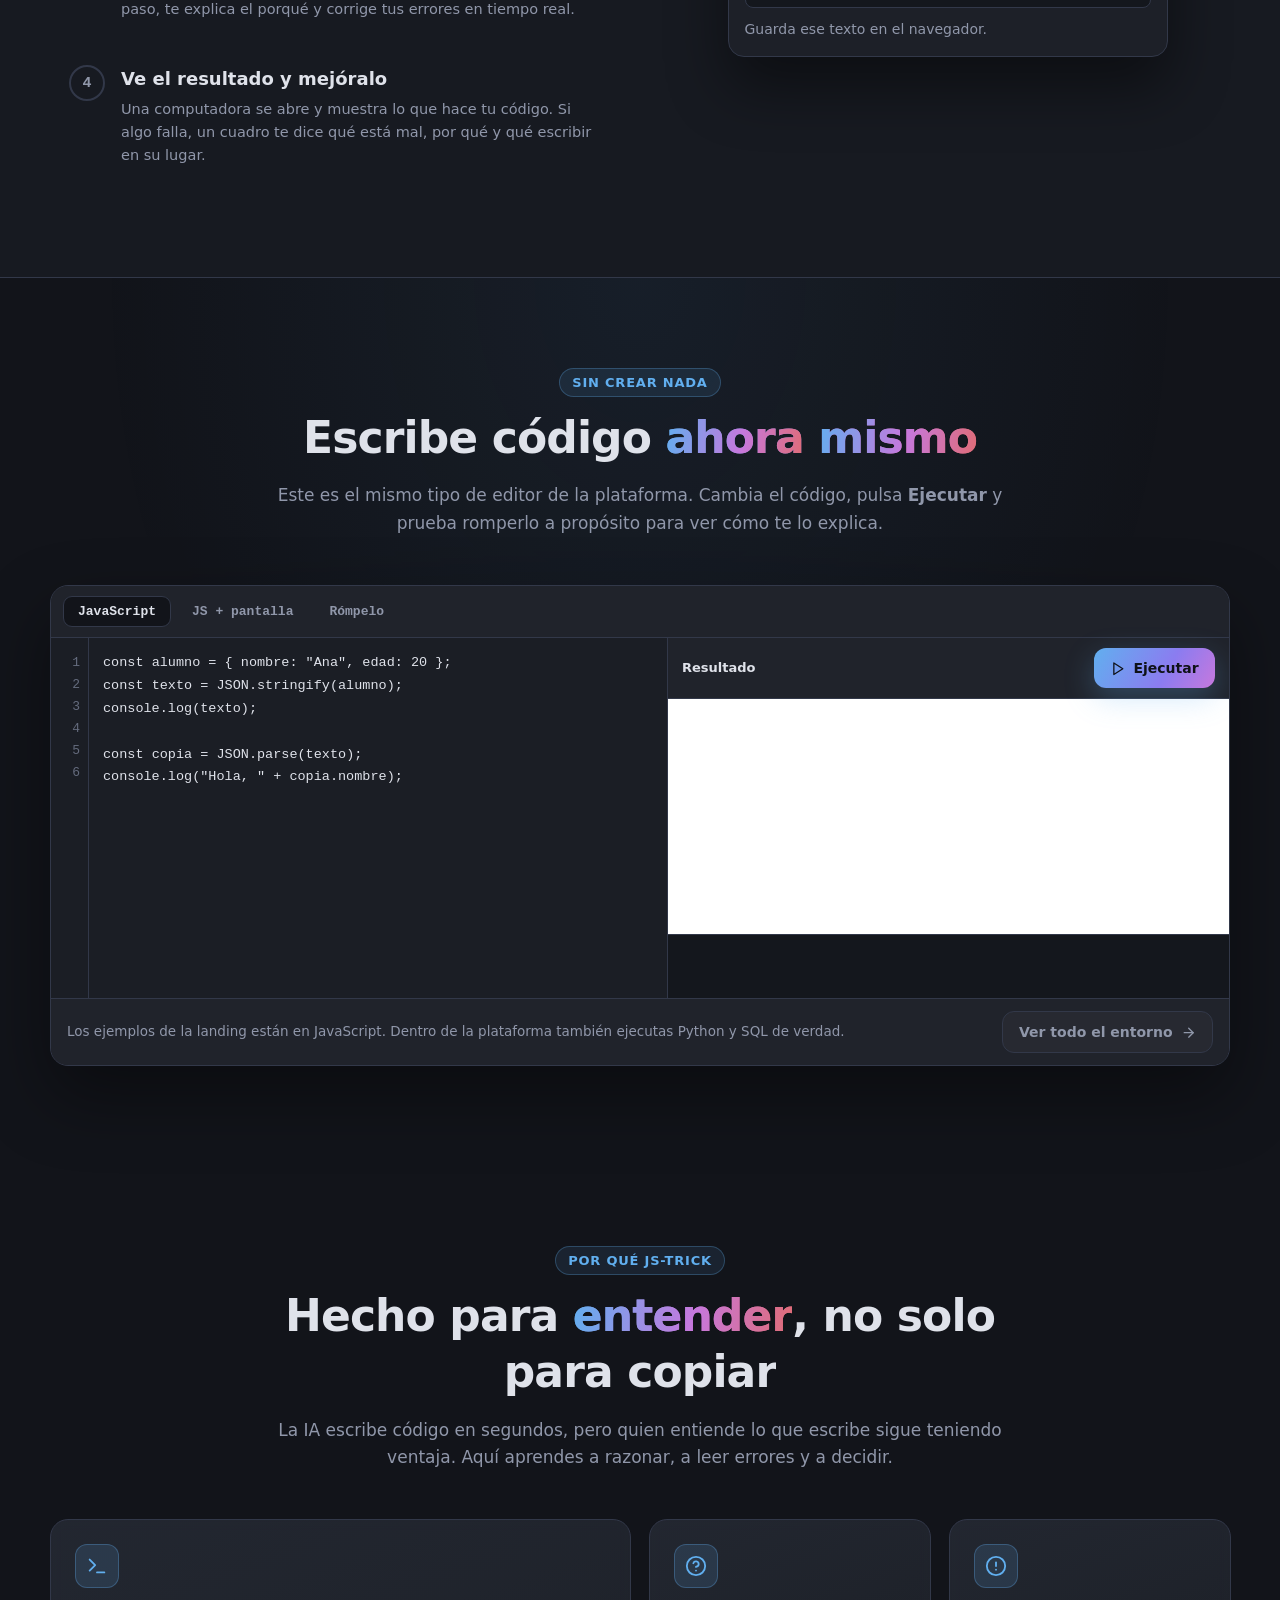
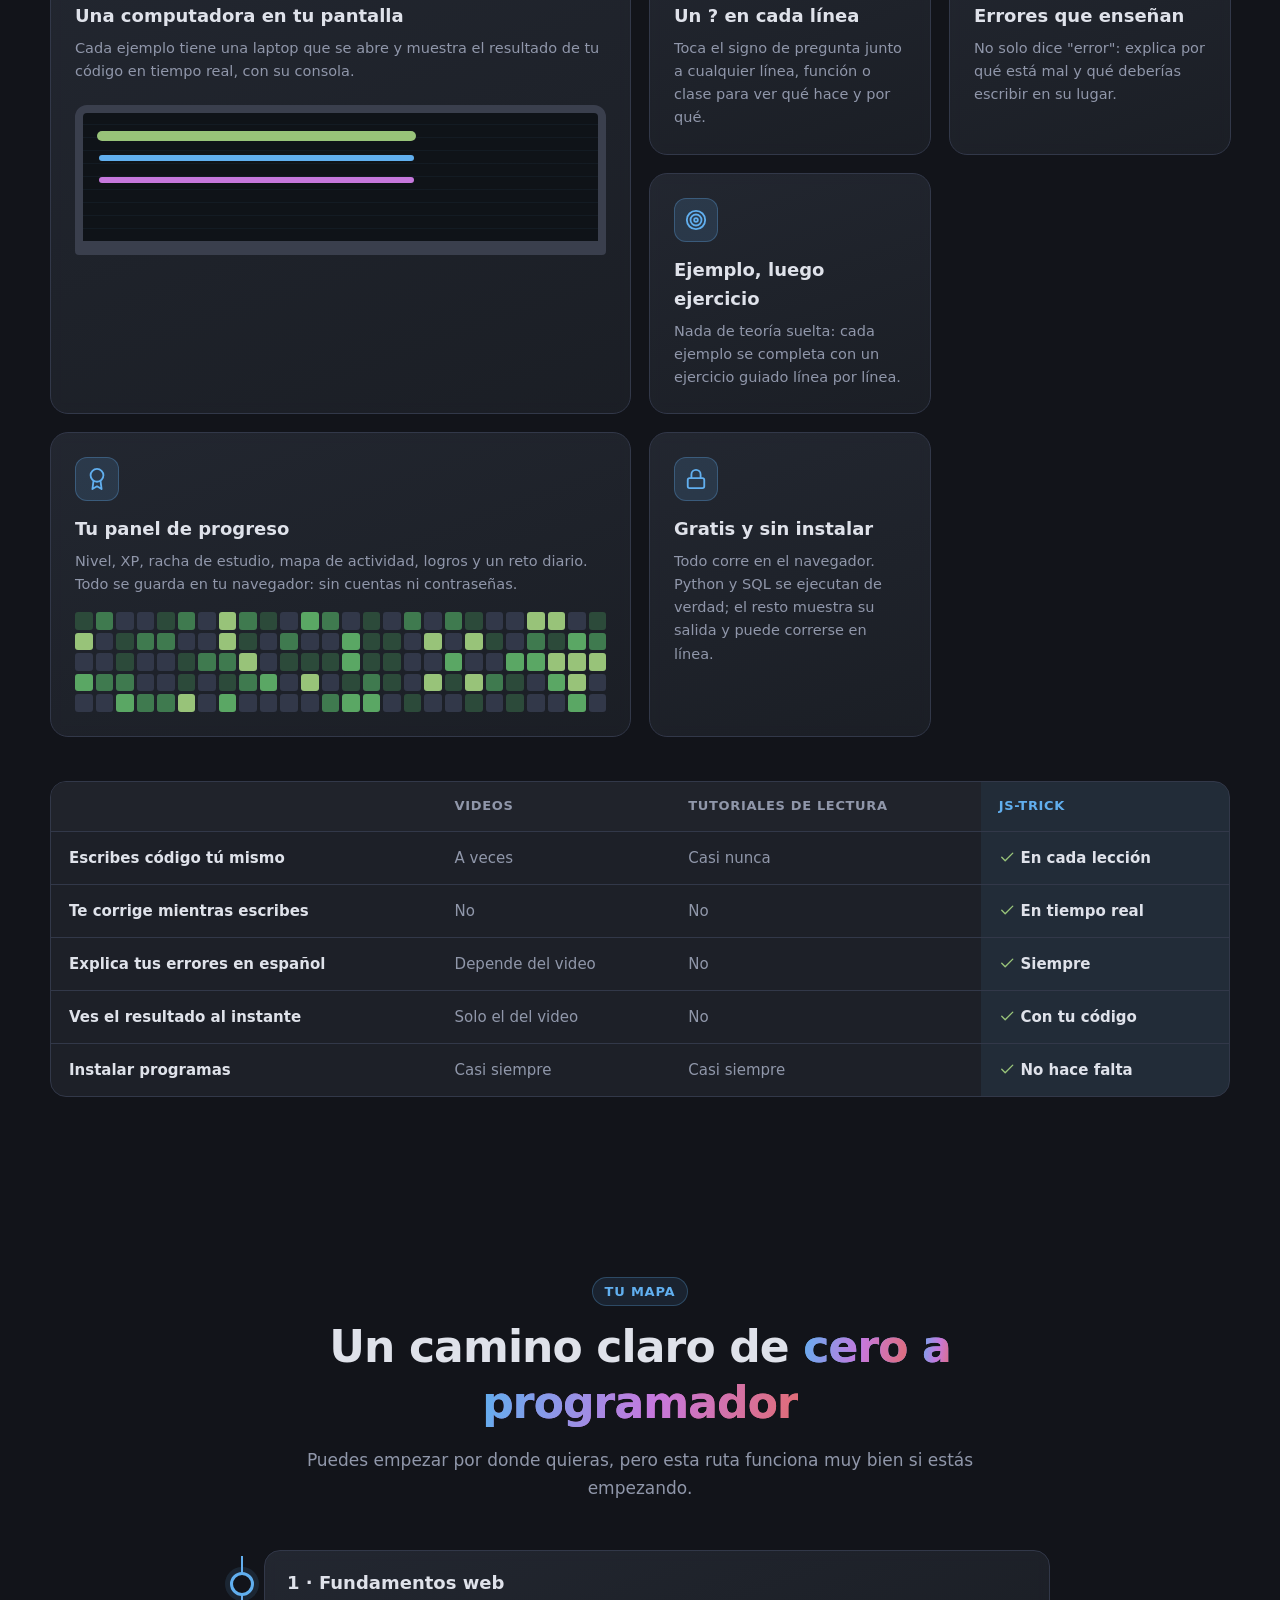
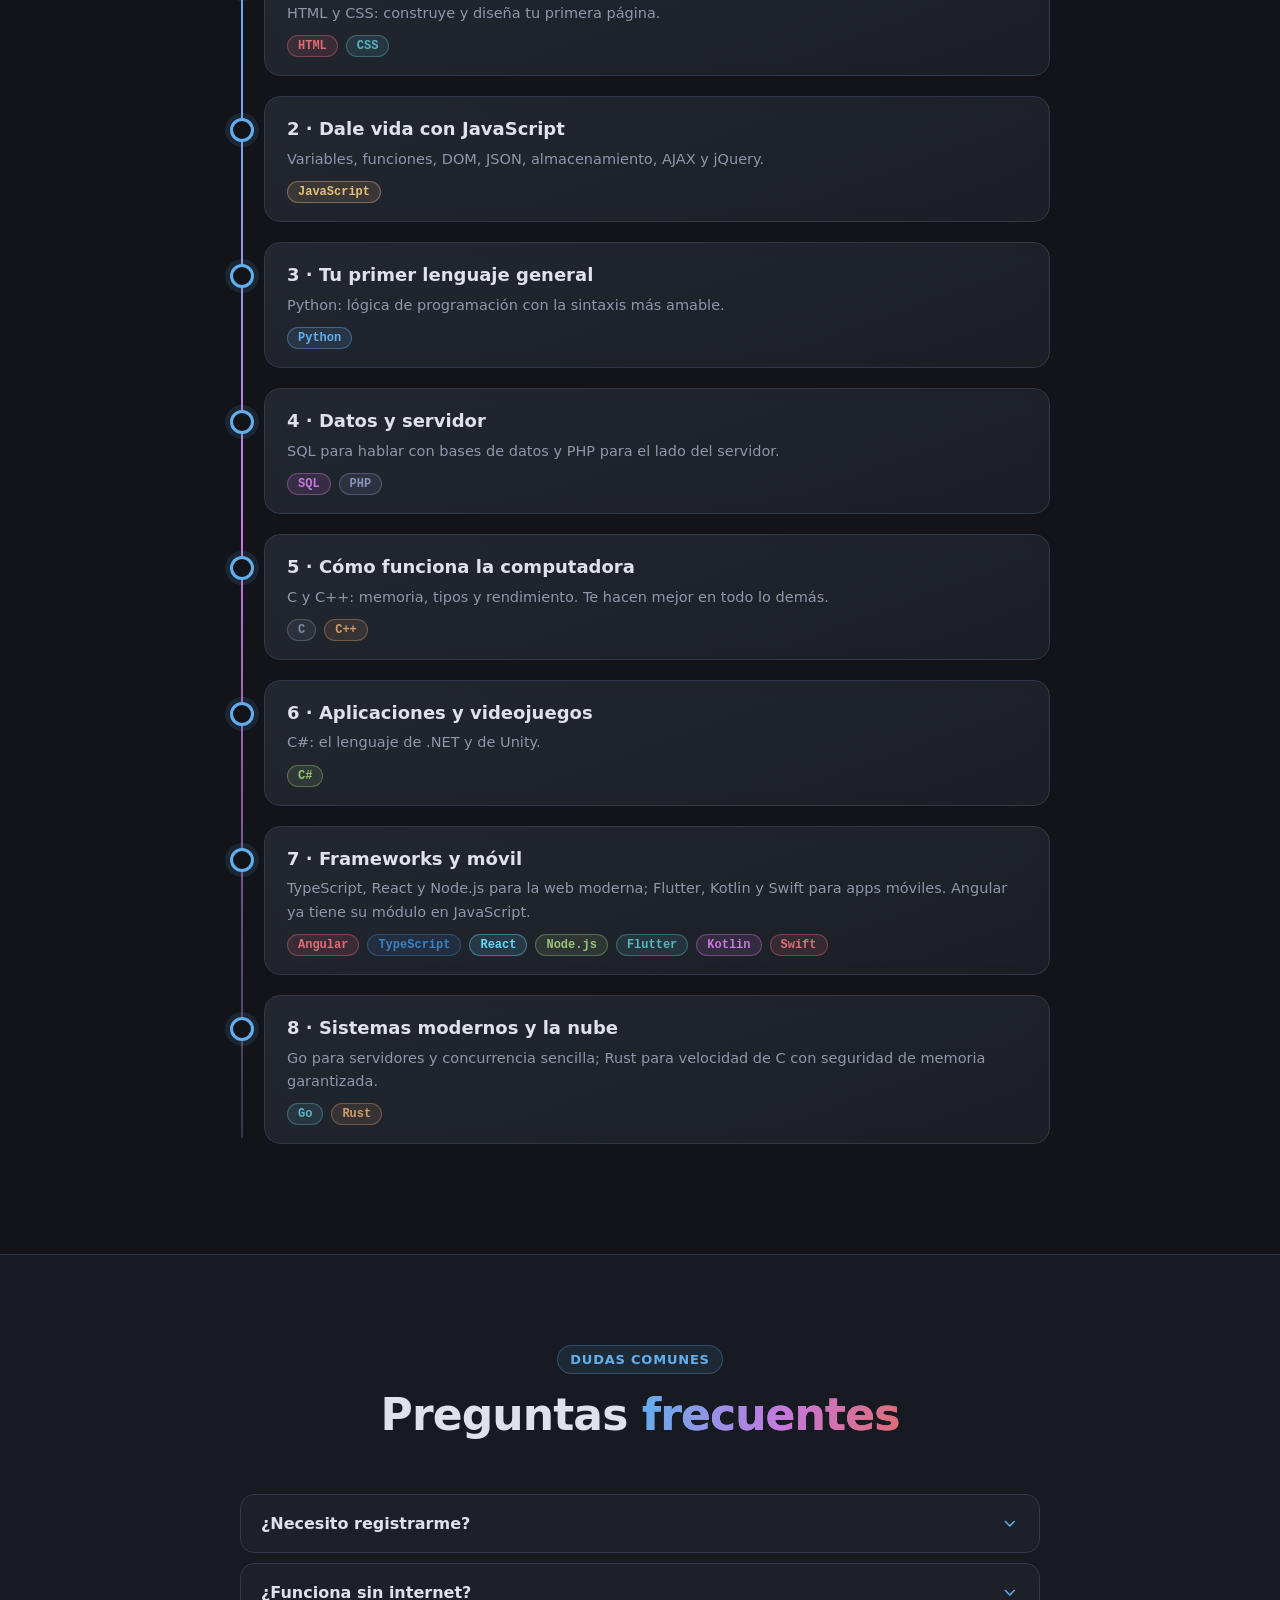
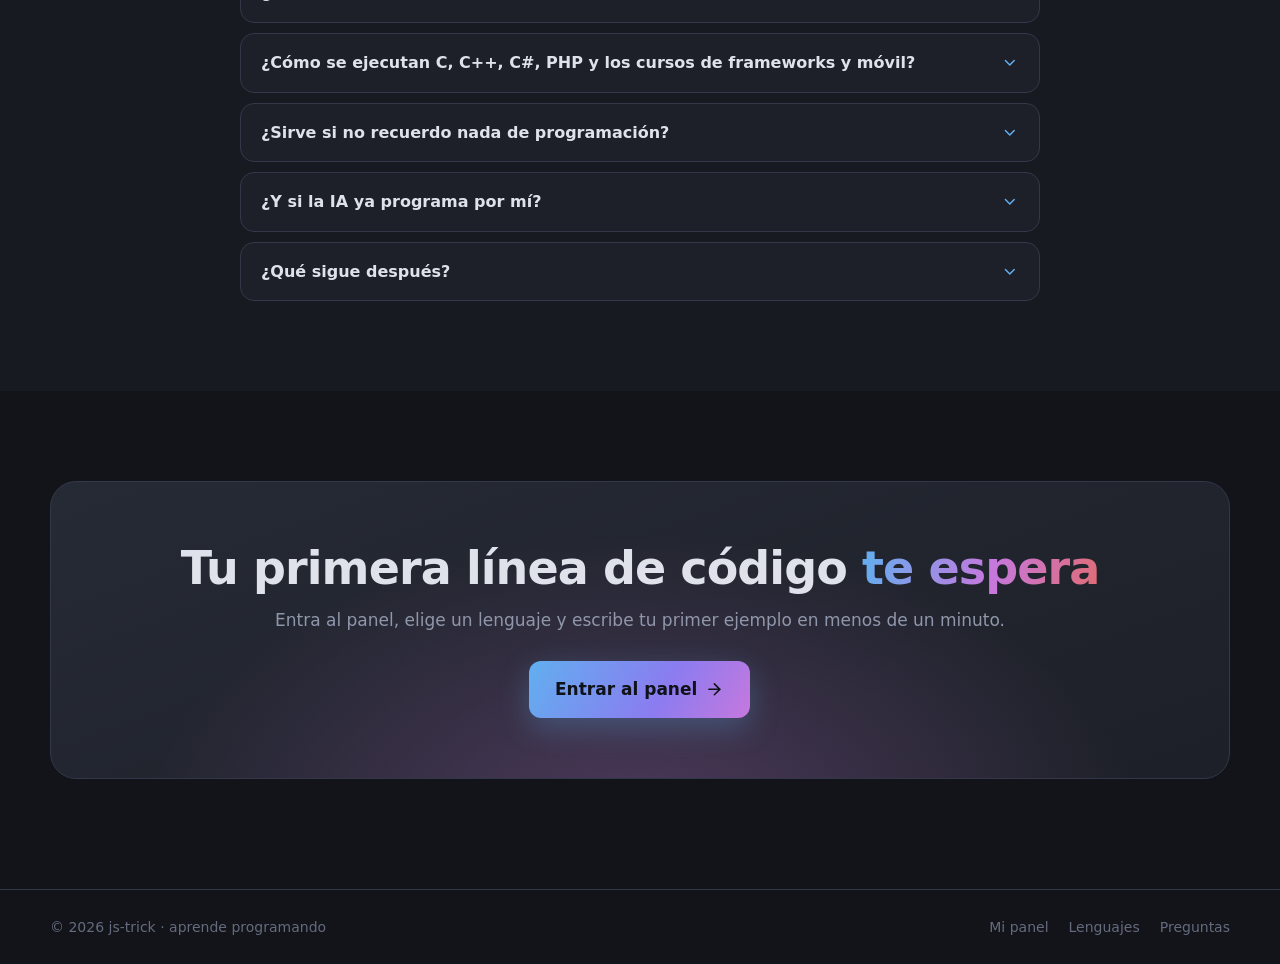
==== commit c45eec46: "Portal inmersivo: presentacion propia para los 18 cursos Co-Authored-By: Claude Sonnet 5.5 <noreply@" ====
--- a/index.html
+++ b/index.html
@@ -8,7 +8,7 @@
 <meta name="theme-color" content="#14161c">
 <link rel="icon" href="data:image/svg+xml,%3Csvg xmlns='http://www.w3.org/2000/svg' viewBox='0 0 32 32'%3E%3Cdefs%3E%3ClinearGradient id='g' x1='0' y1='0' x2='1' y2='1'%3E%3Cstop offset='0' stop-color='%2361afef'/%3E%3Cstop offset='1' stop-color='%23c678dd'/%3E%3C/linearGradient%3E%3C/defs%3E%3Crect width='32' height='32' rx='8' fill='url(%23g)'/%3E%3Cpath d='M12 10l-6 6 6 6M20 10l6 6-6 6' fill='none' stroke='%2310131a' stroke-width='3' stroke-linecap='round' stroke-linejoin='round'/%3E%3C/svg%3E">
 <link rel="stylesheet" href="css/landing.css?v=2">
-<link rel="stylesheet" href="css/portal.css?v=2">
+<link rel="stylesheet" href="css/portal.css?v=3">
 </head>
 <body>
 <a class="skip" href="#contenido">Saltar al contenido</a>
@@ -265,6 +265,7 @@
 <script src="js/catalog.js"></script>
 <script src="js/landing.js?v=2"></script>
 <script src="js/portal-data.js"></script>
-<script src="js/portal.js"></script>
+<script src="js/portal-data2.js"></script>
+<script src="js/portal.js?v=2"></script>
 </body>
 </html>
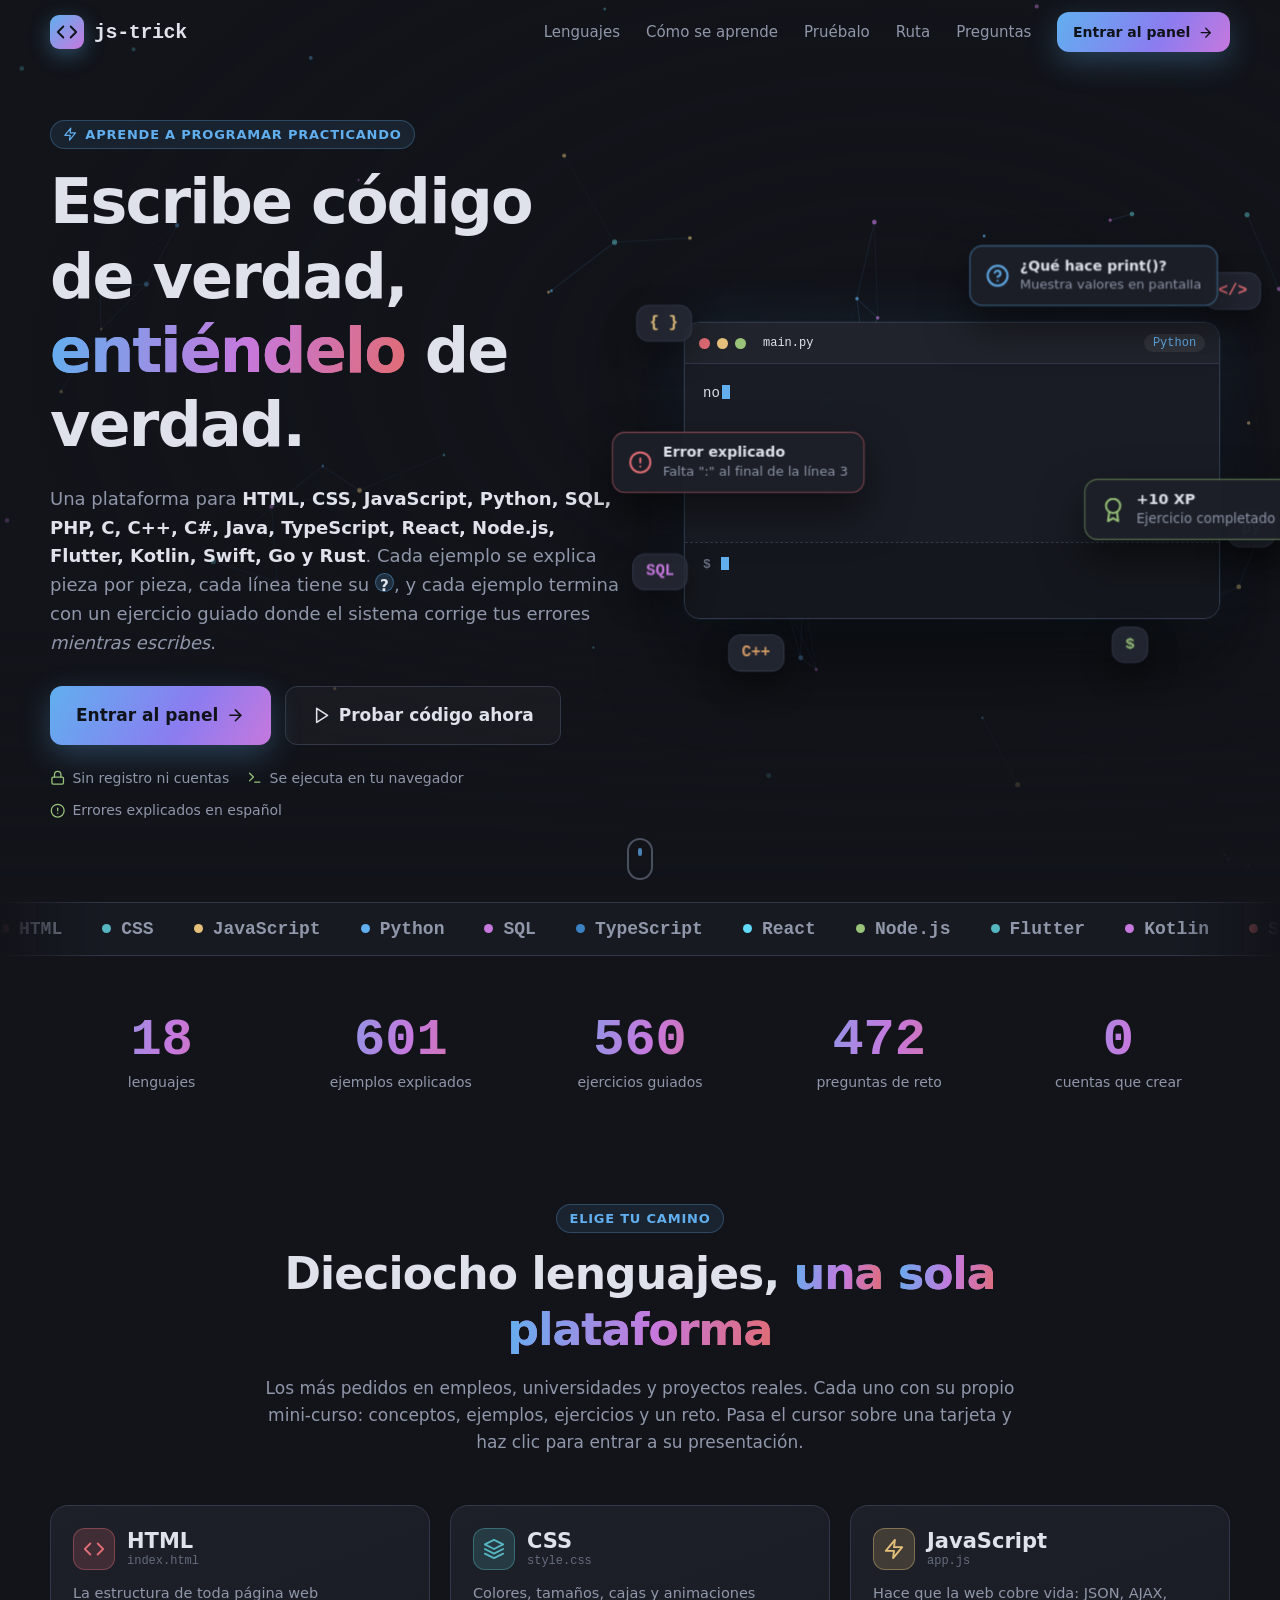
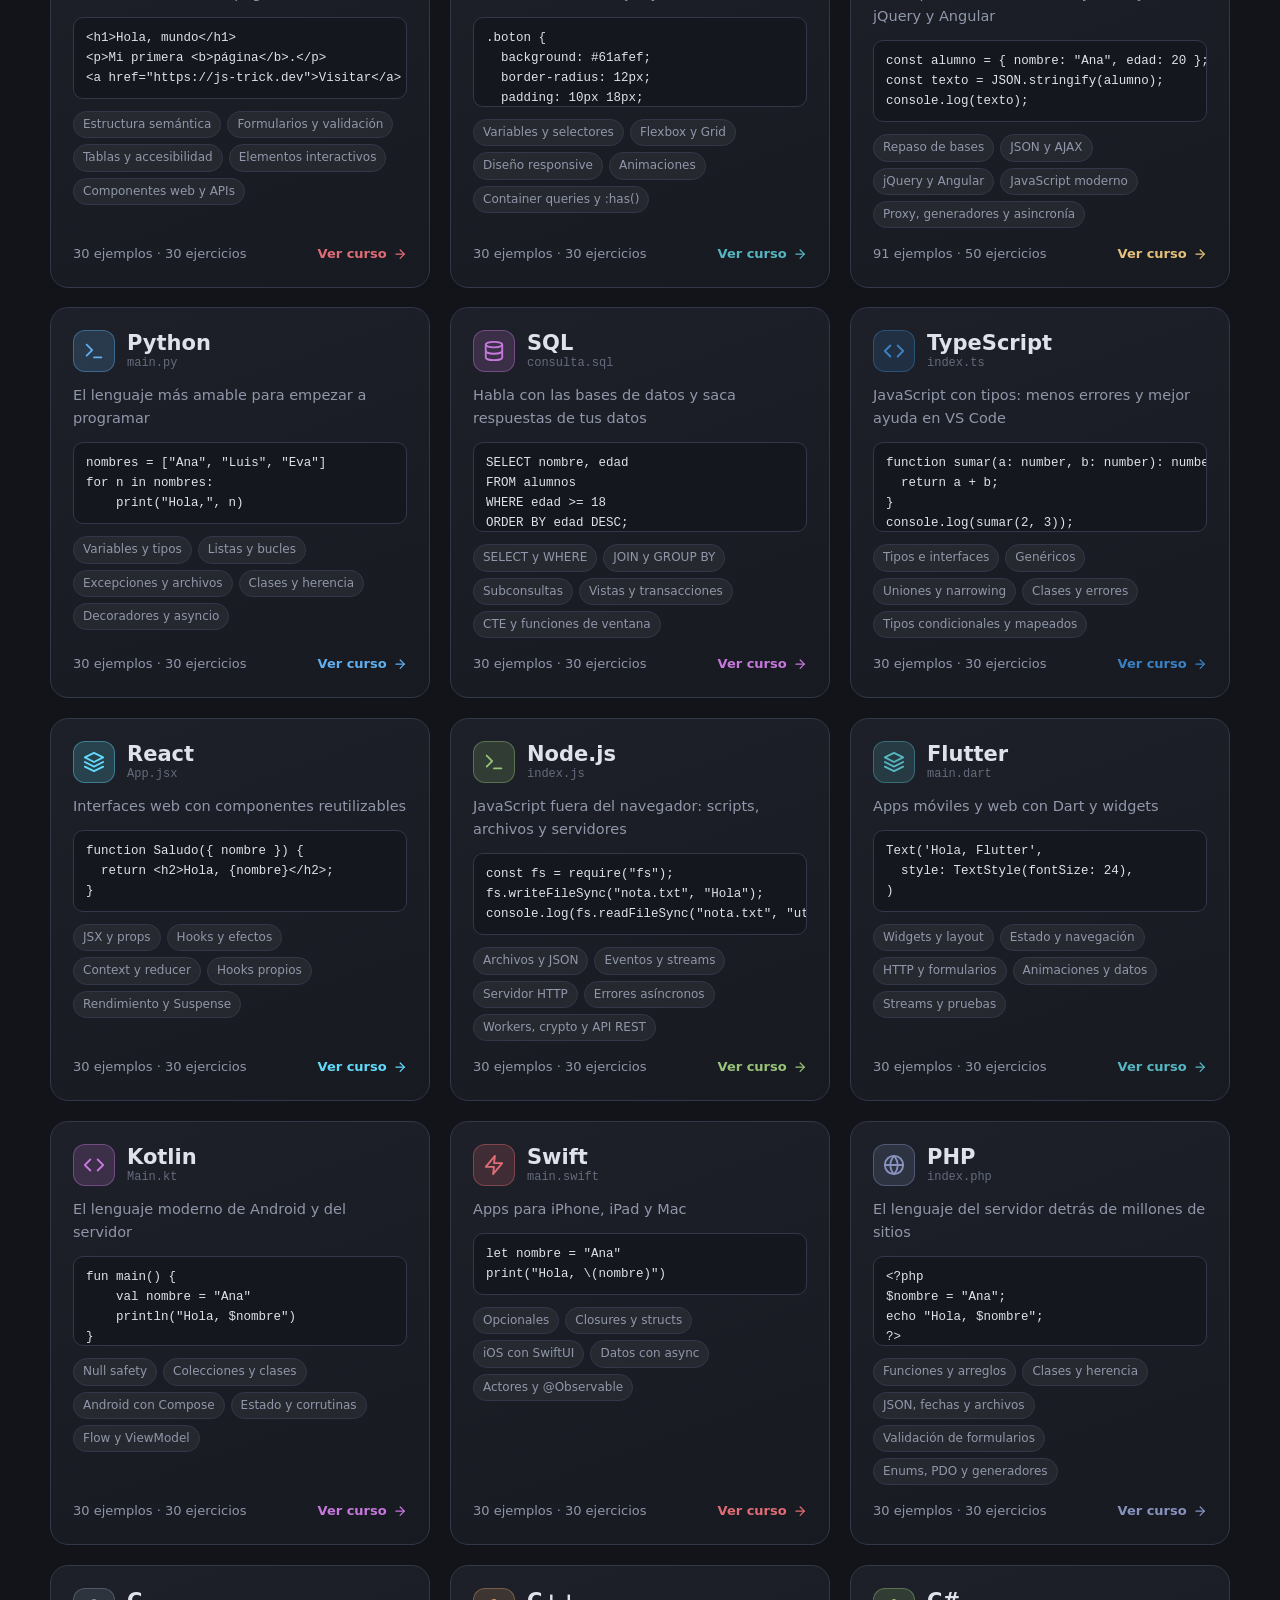
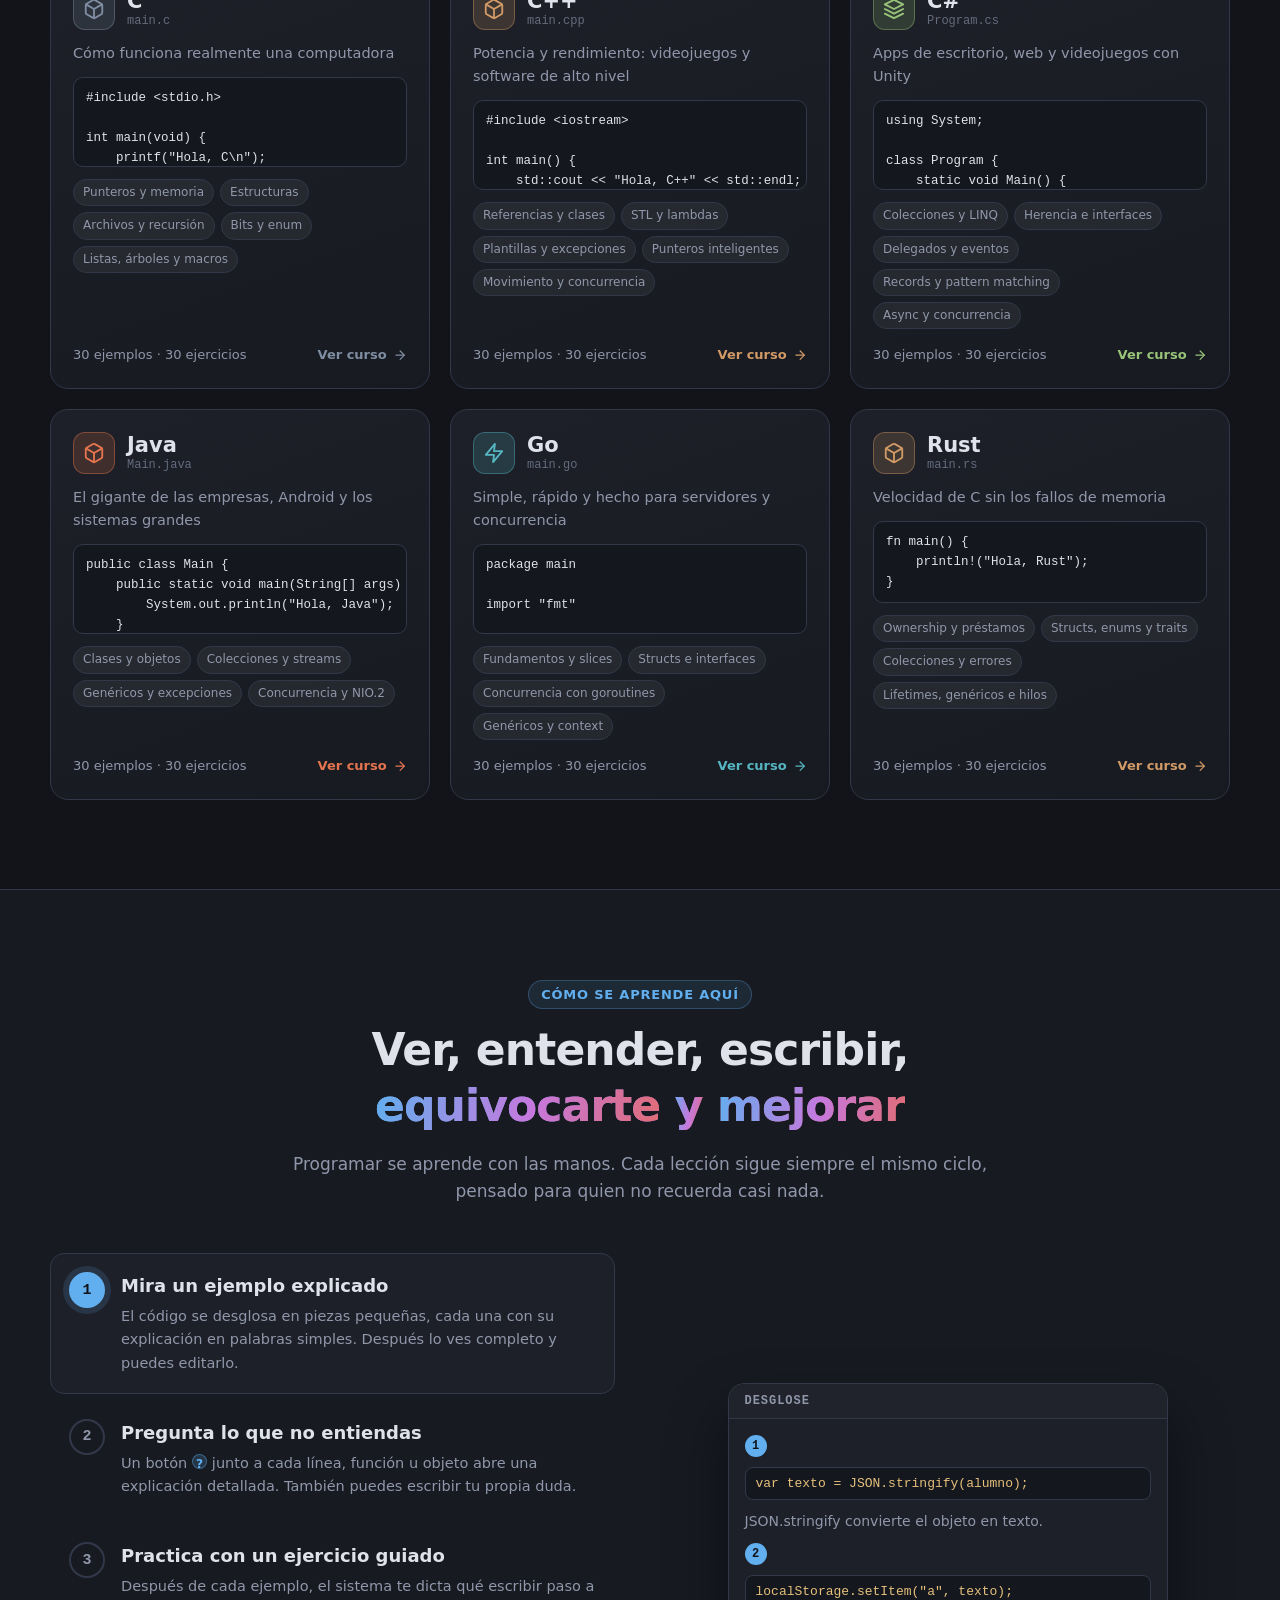
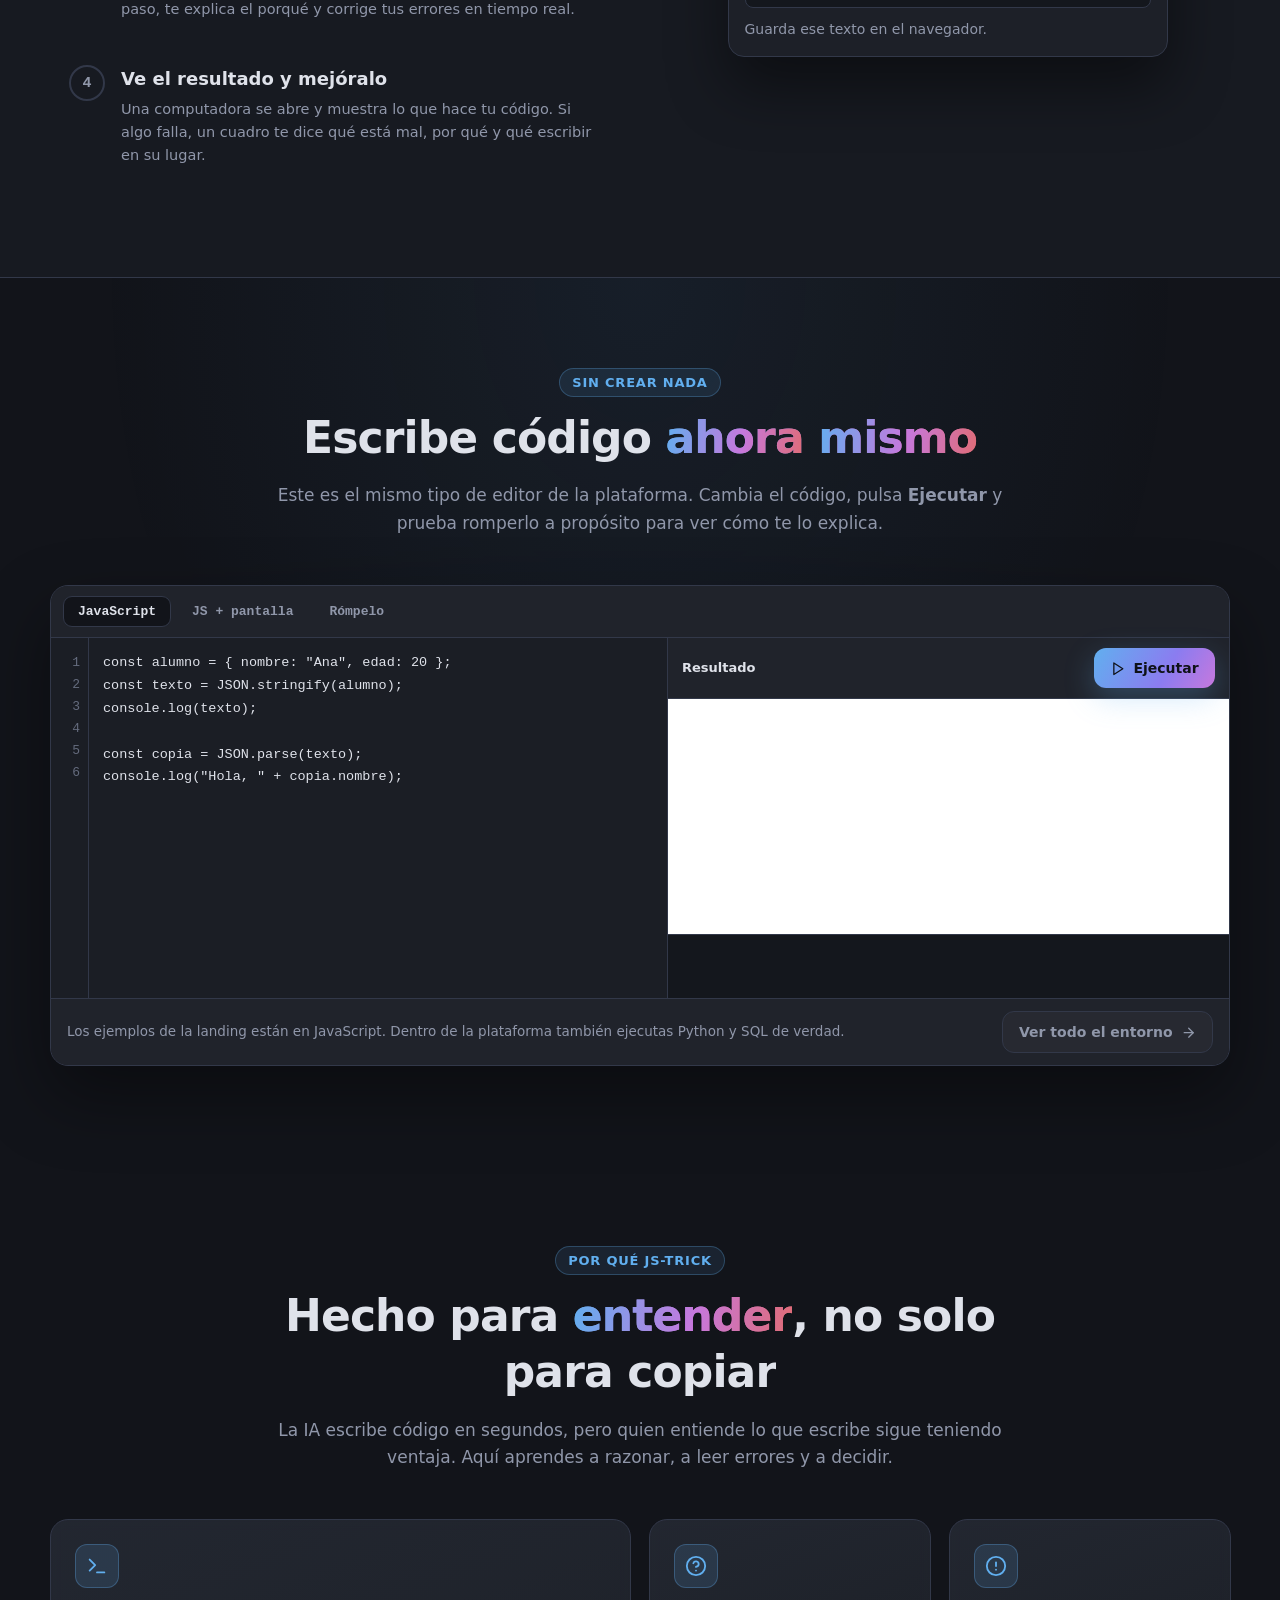
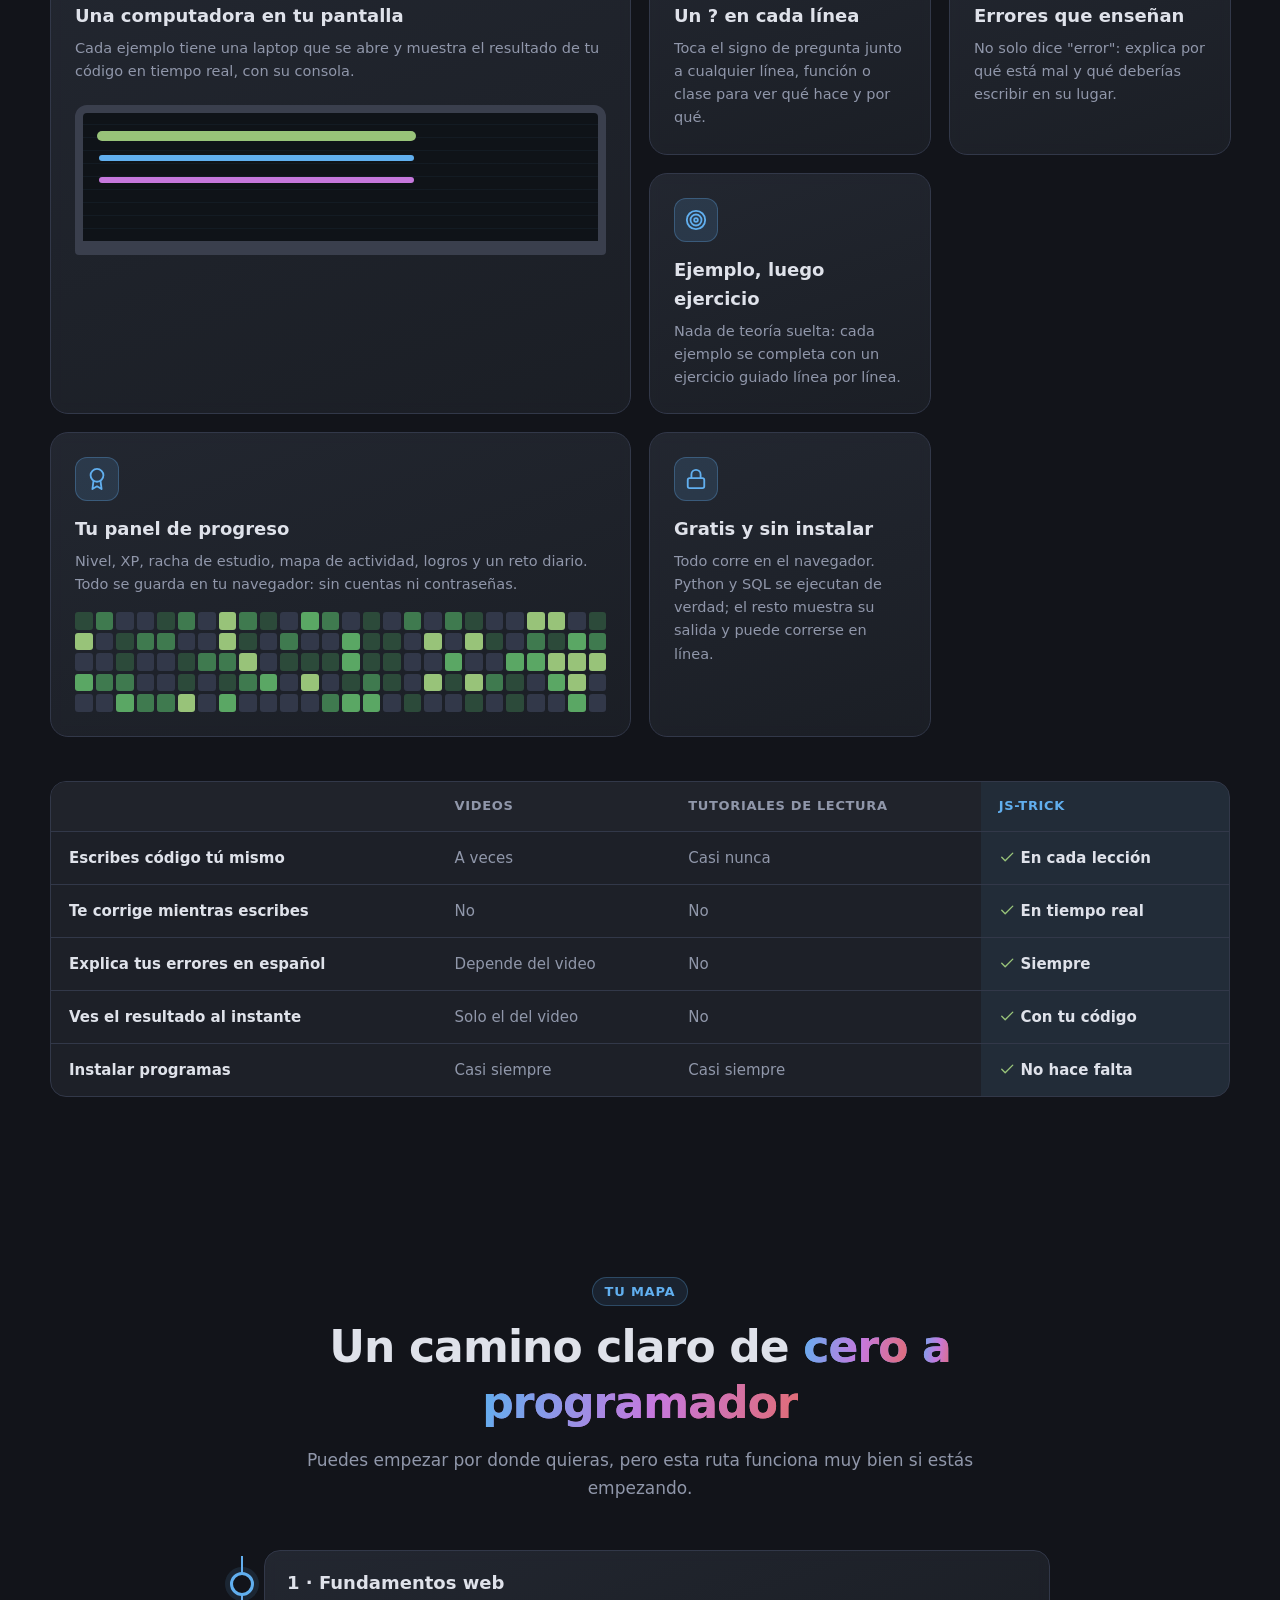
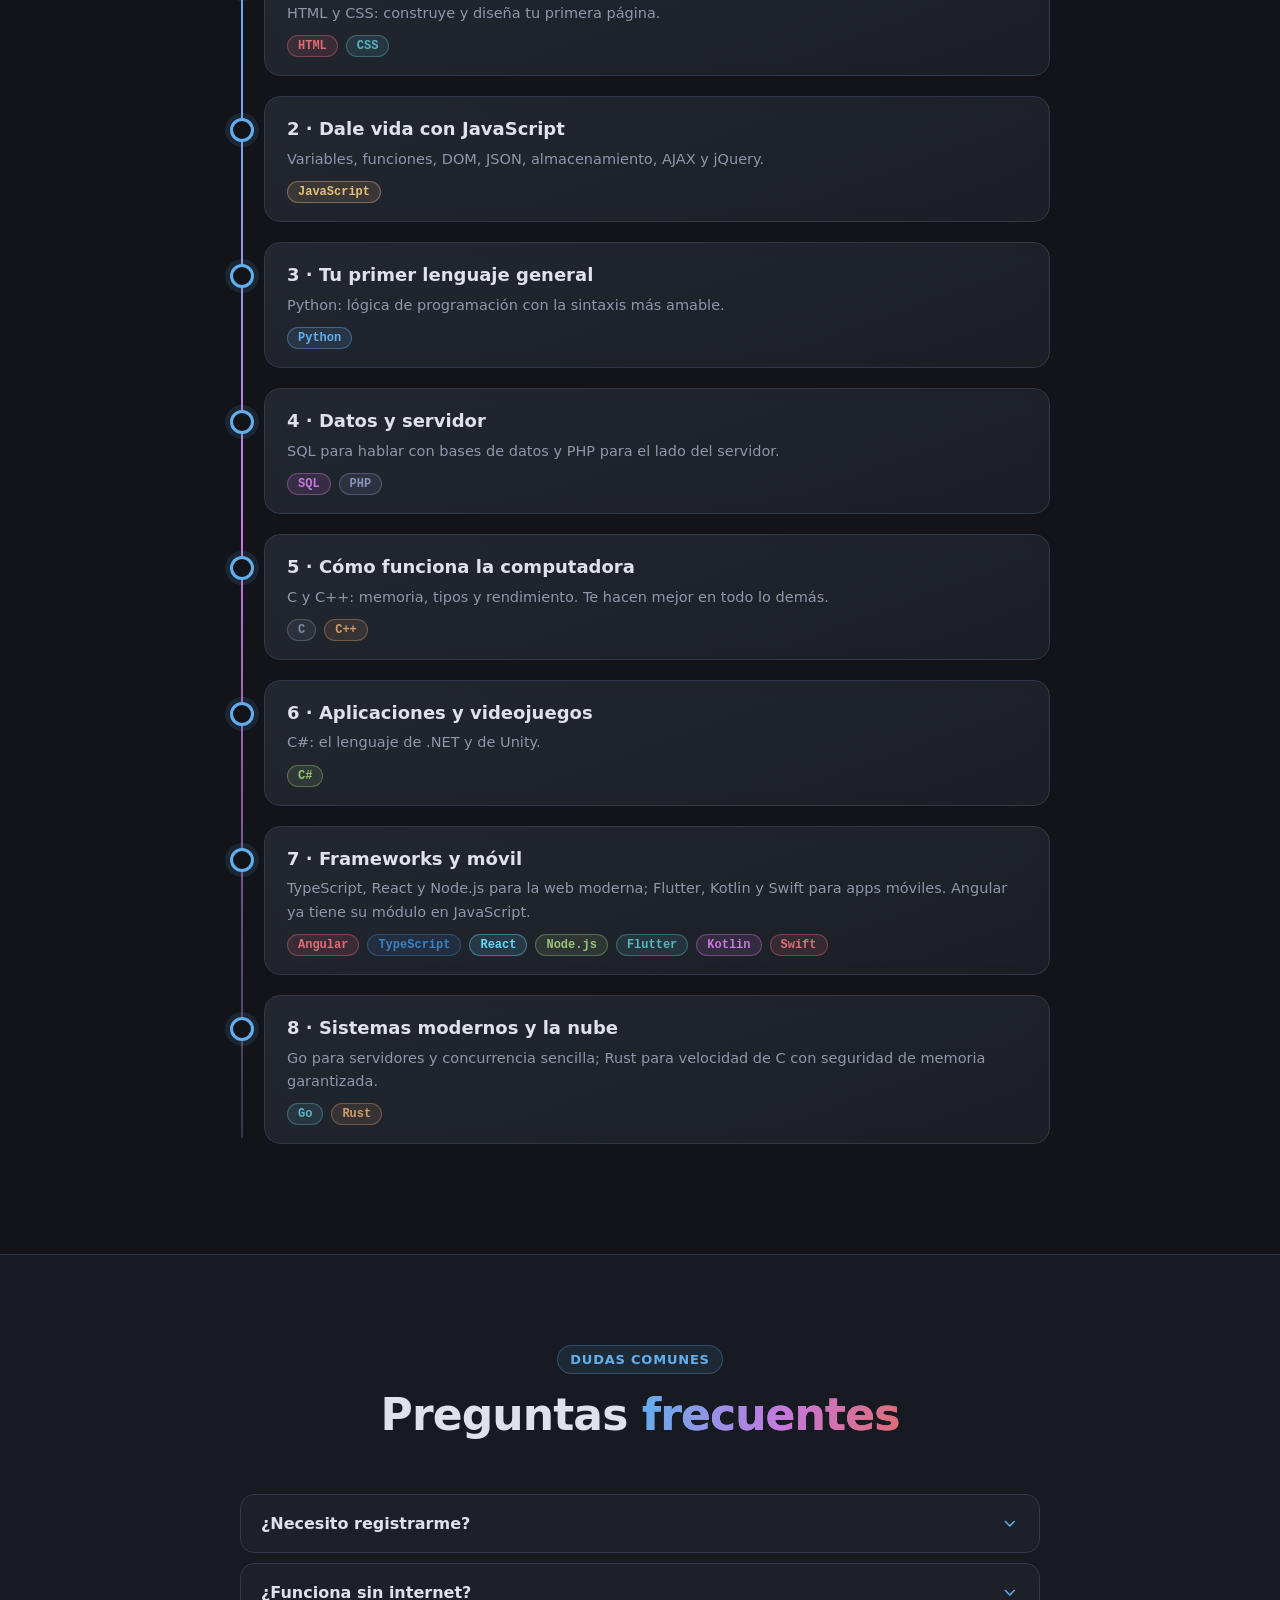
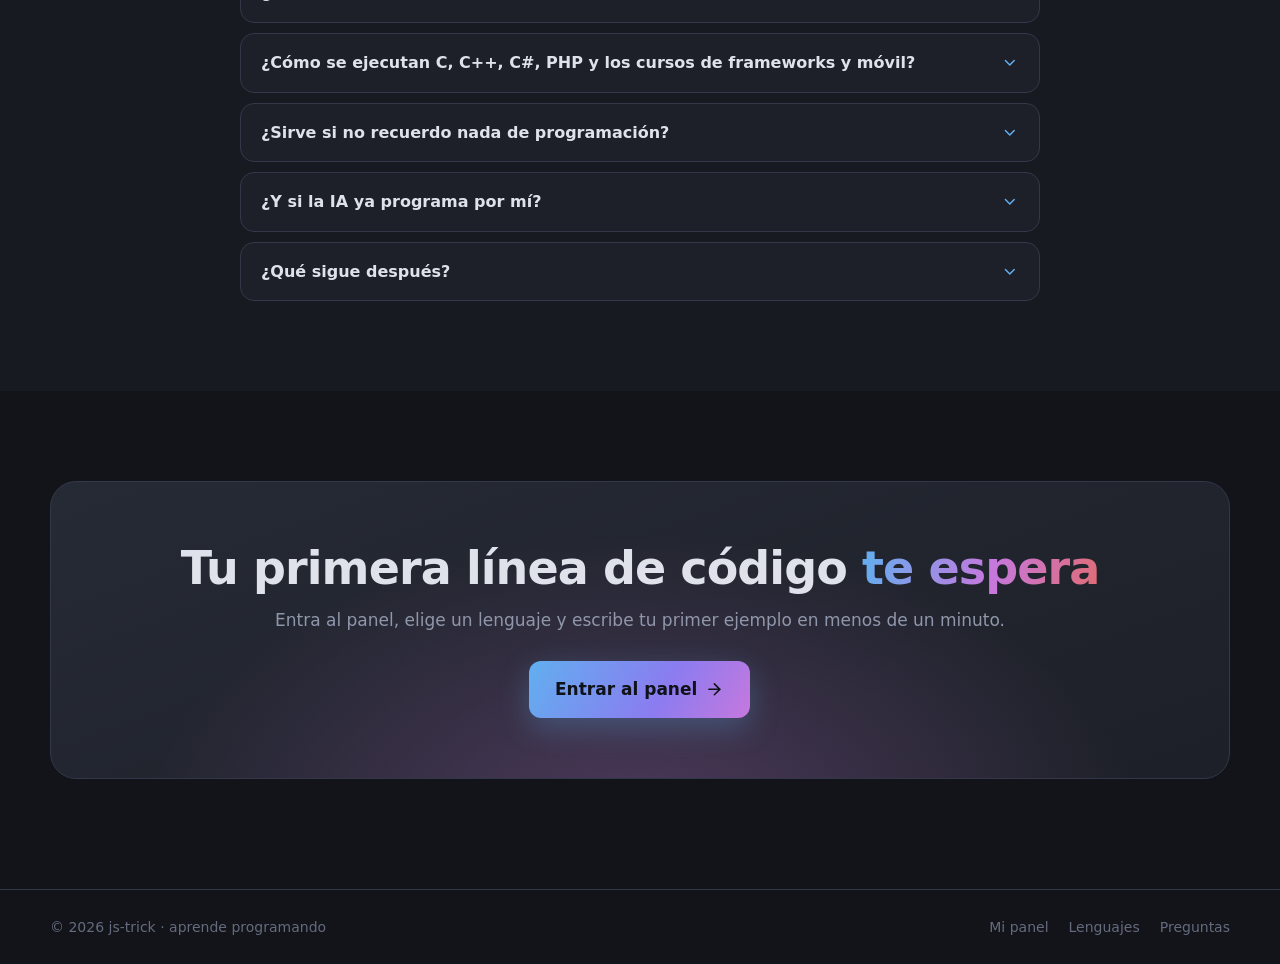
==== commit ea211233: "Portal inmersivo: presentacion propia para los 18 cursos y logo de cada lenguaje Co-Authored-By: Cla" ====
--- a/index.html
+++ b/index.html
@@ -8,7 +8,7 @@
 <meta name="theme-color" content="#14161c">
 <link rel="icon" href="data:image/svg+xml,%3Csvg xmlns='http://www.w3.org/2000/svg' viewBox='0 0 32 32'%3E%3Cdefs%3E%3ClinearGradient id='g' x1='0' y1='0' x2='1' y2='1'%3E%3Cstop offset='0' stop-color='%2361afef'/%3E%3Cstop offset='1' stop-color='%23c678dd'/%3E%3C/linearGradient%3E%3C/defs%3E%3Crect width='32' height='32' rx='8' fill='url(%23g)'/%3E%3Cpath d='M12 10l-6 6 6 6M20 10l6 6-6 6' fill='none' stroke='%2310131a' stroke-width='3' stroke-linecap='round' stroke-linejoin='round'/%3E%3C/svg%3E">
 <link rel="stylesheet" href="css/landing.css?v=2">
-<link rel="stylesheet" href="css/portal.css?v=3">
+<link rel="stylesheet" href="css/portal.css?v=4">
 </head>
 <body>
 <a class="skip" href="#contenido">Saltar al contenido</a>
@@ -264,8 +264,8 @@
 <script src="js/linter.js"></script>
 <script src="js/catalog.js"></script>
 <script src="js/landing.js?v=2"></script>
-<script src="js/portal-data.js"></script>
-<script src="js/portal-data2.js"></script>
-<script src="js/portal.js?v=2"></script>
+<script src="js/portal-data.js?v=2"></script>
+<script src="js/portal-data2.js?v=2"></script>
+<script src="js/portal.js?v=3"></script>
 </body>
 </html>
--- a/css/portal.css
+++ b/css/portal.css
@@ -18,6 +18,9 @@
 .pt-center{text-align:center}
 
 .pt-kick,.pt-eye{display:inline-flex;gap:8px;align-items:center;font:700 12.5px var(--sans);letter-spacing:.14em;text-transform:uppercase;color:var(--c);padding:7px 14px;border-radius:99px;border:1px solid color-mix(in srgb,var(--c) 45%,transparent);background:color-mix(in srgb,var(--c) 10%,transparent)}
+.pt-logo{display:inline-grid;place-items:center;width:104px;height:104px;margin-bottom:18px;border-radius:28px;background:linear-gradient(145deg,#f7f8fc,#dfe3ee);box-shadow:0 0 0 1px rgba(255,255,255,.25),0 18px 50px rgba(0,0,0,.55),0 0 70px color-mix(in srgb,var(--c) 55%,transparent);animation:ptlogo 6s ease-in-out infinite}
+.pt-logo img{width:62px;height:62px;display:block}
+@keyframes ptlogo{50%{transform:translateY(-8px) rotate(-2deg)}}
 .pt-title{font-size:clamp(64px,13vw,170px);line-height:.95;letter-spacing:-.045em;font-weight:900;margin:22px 0 10px;background:linear-gradient(180deg,#fff 10%,var(--c) 90%);-webkit-background-clip:text;background-clip:text;color:transparent;filter:drop-shadow(0 0 40px color-mix(in srgb,var(--c) 45%,transparent))}
 .pt-hl{font-size:clamp(20px,2.6vw,30px);font-weight:700;margin:0 auto 14px;max-width:24ch;line-height:1.25}
 .pt-intro{max-width:62ch;margin:0 auto 28px;color:#aab1c5;font-size:clamp(15px,1.6vw,18px)}
@@ -126,7 +129,7 @@
   .pt-close{right:12px;top:12px}
 }
 @media (prefers-reduced-motion:reduce){
-  .pt-card,.pt-bar i,.pt-scrollhint span{animation:none}
+  .pt-card,.pt-bar i,.pt-scrollhint span,.pt-logo{animation:none}
   .portal,.portal.show,.pt-slide{transition:none}
   .pt-scroll{scroll-behavior:auto}
 }
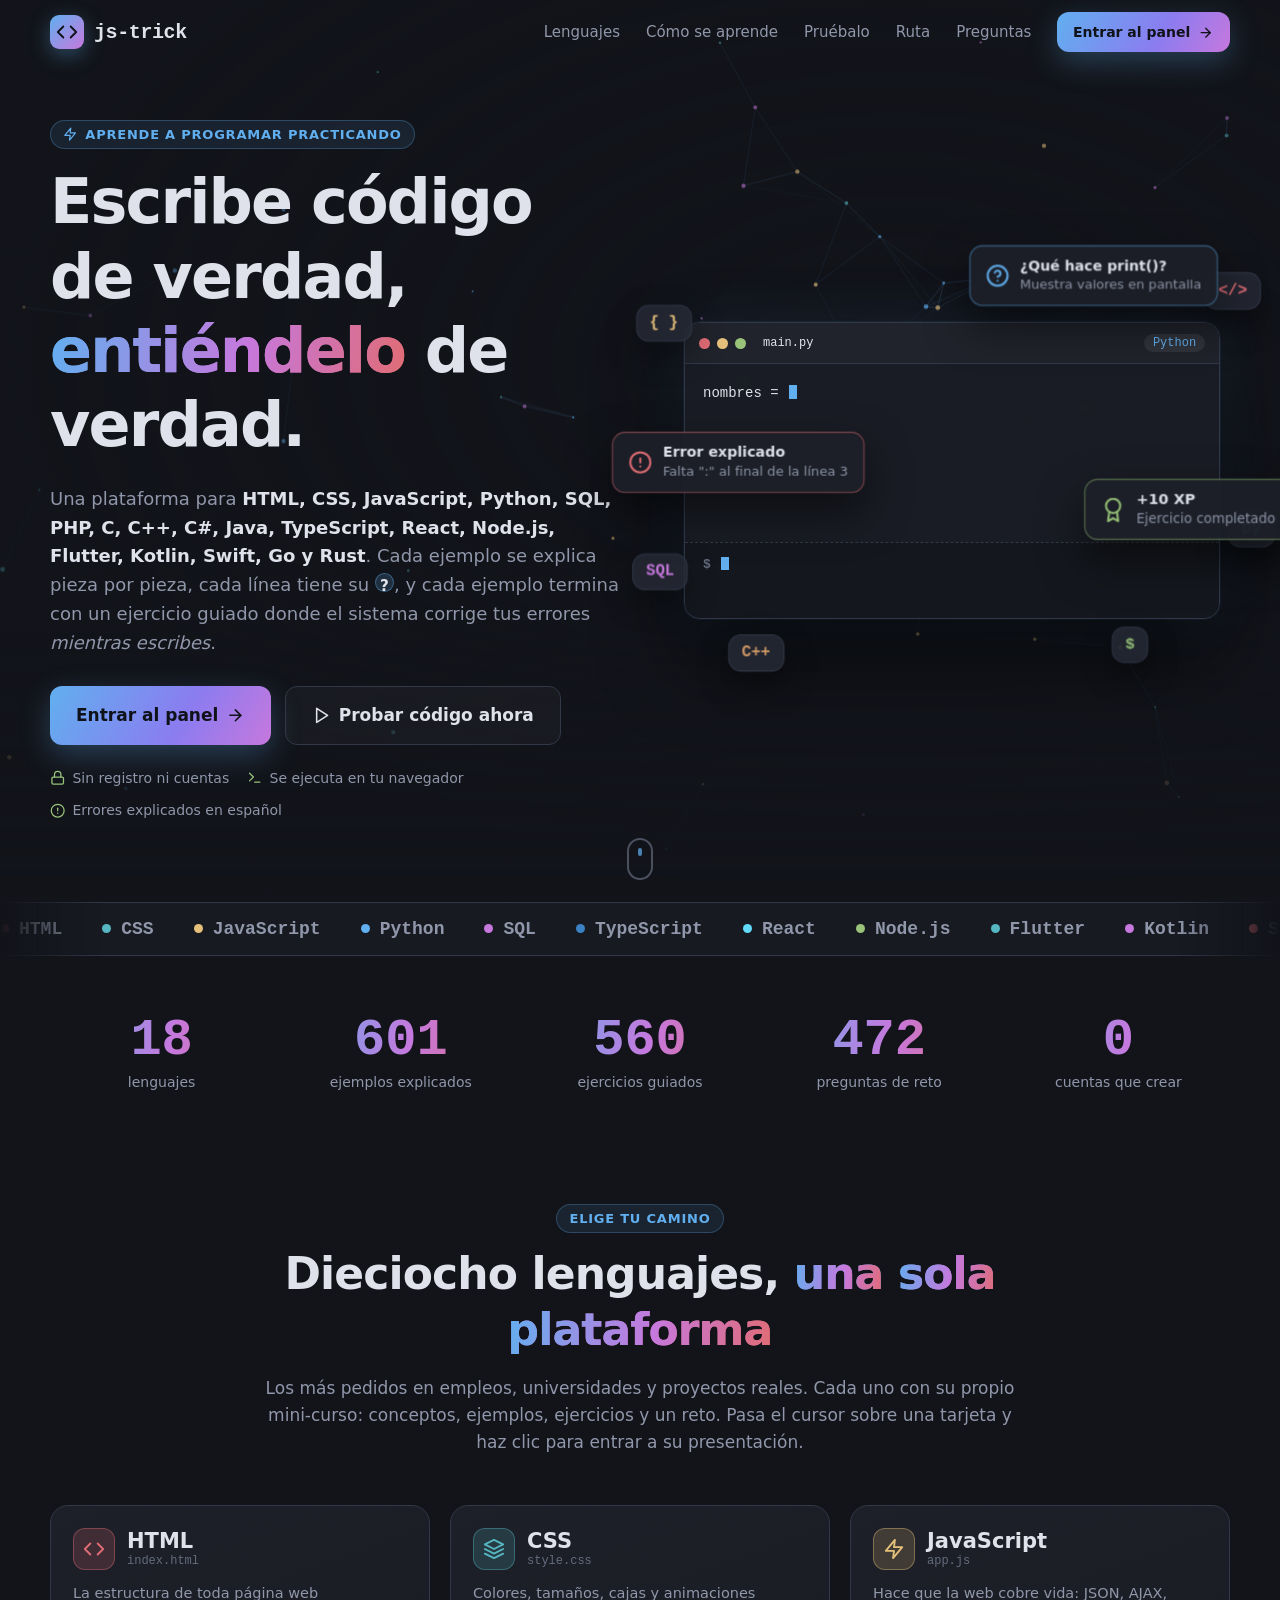
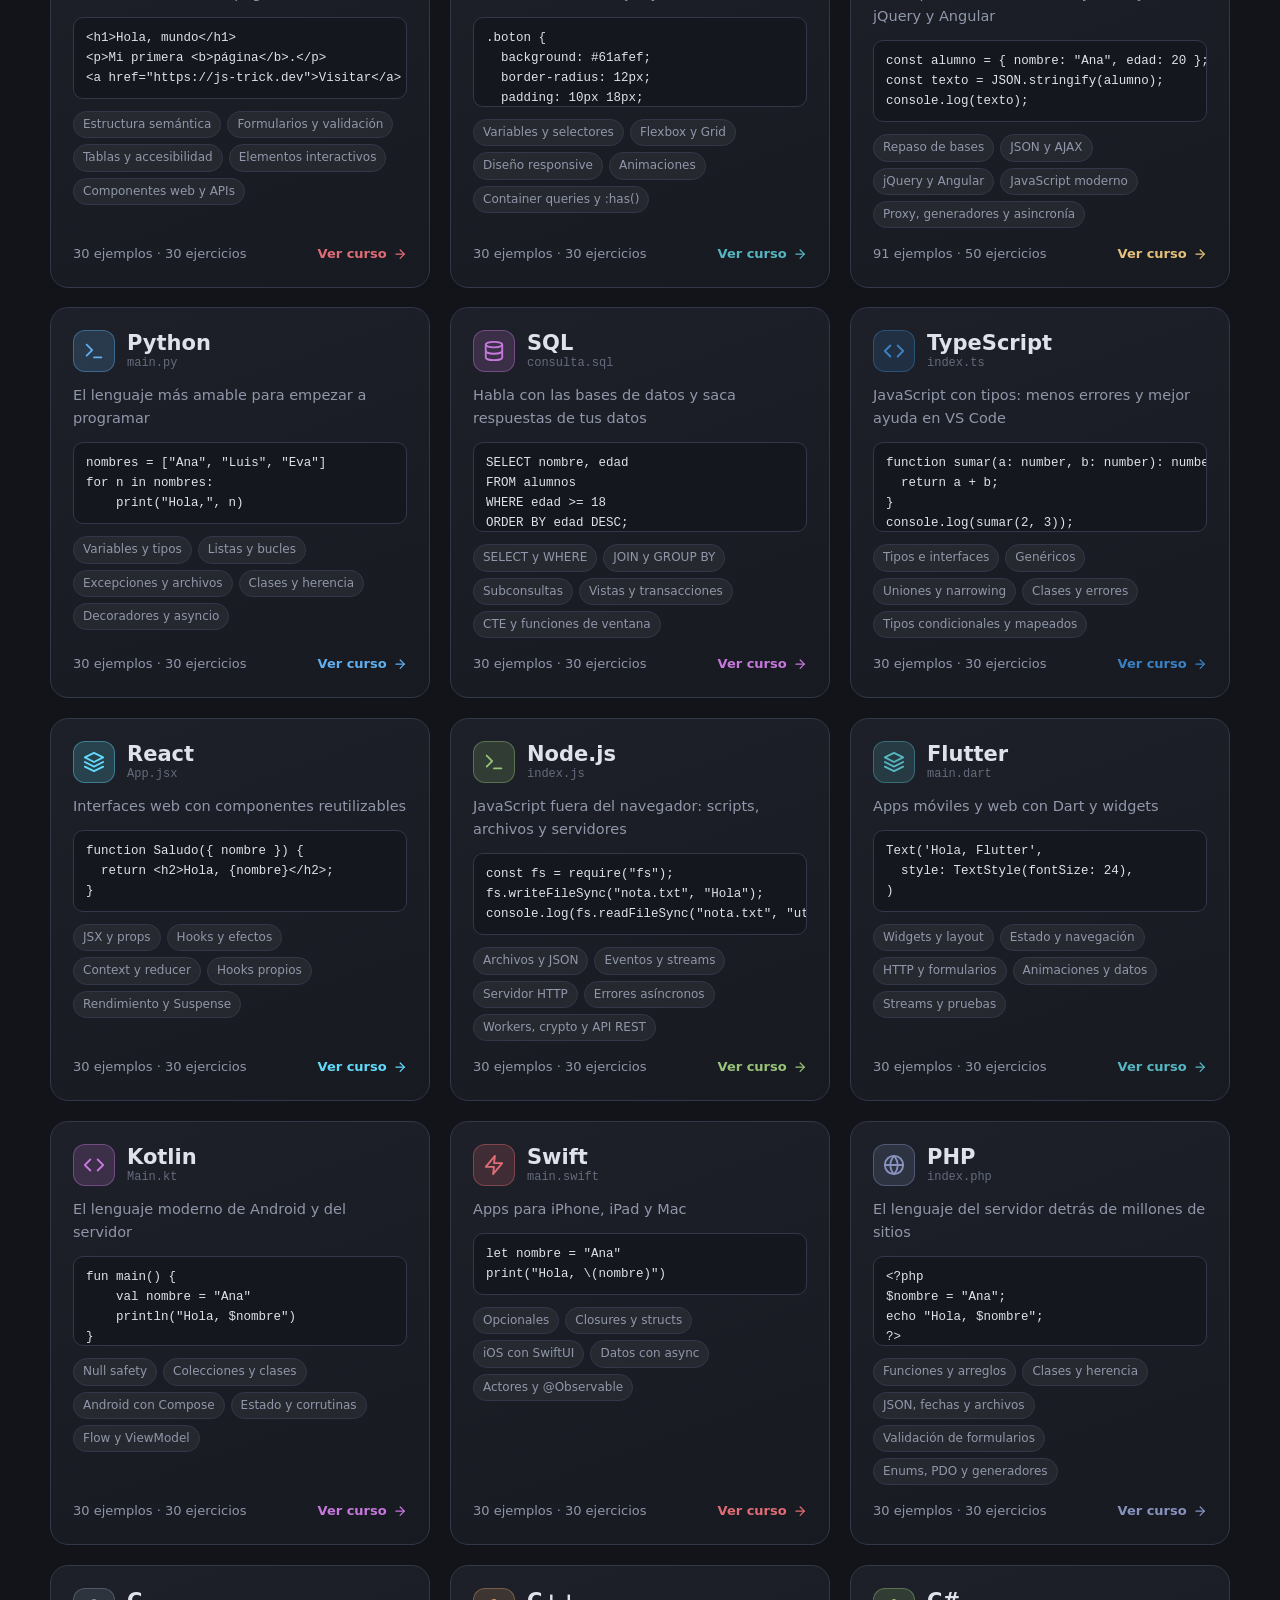
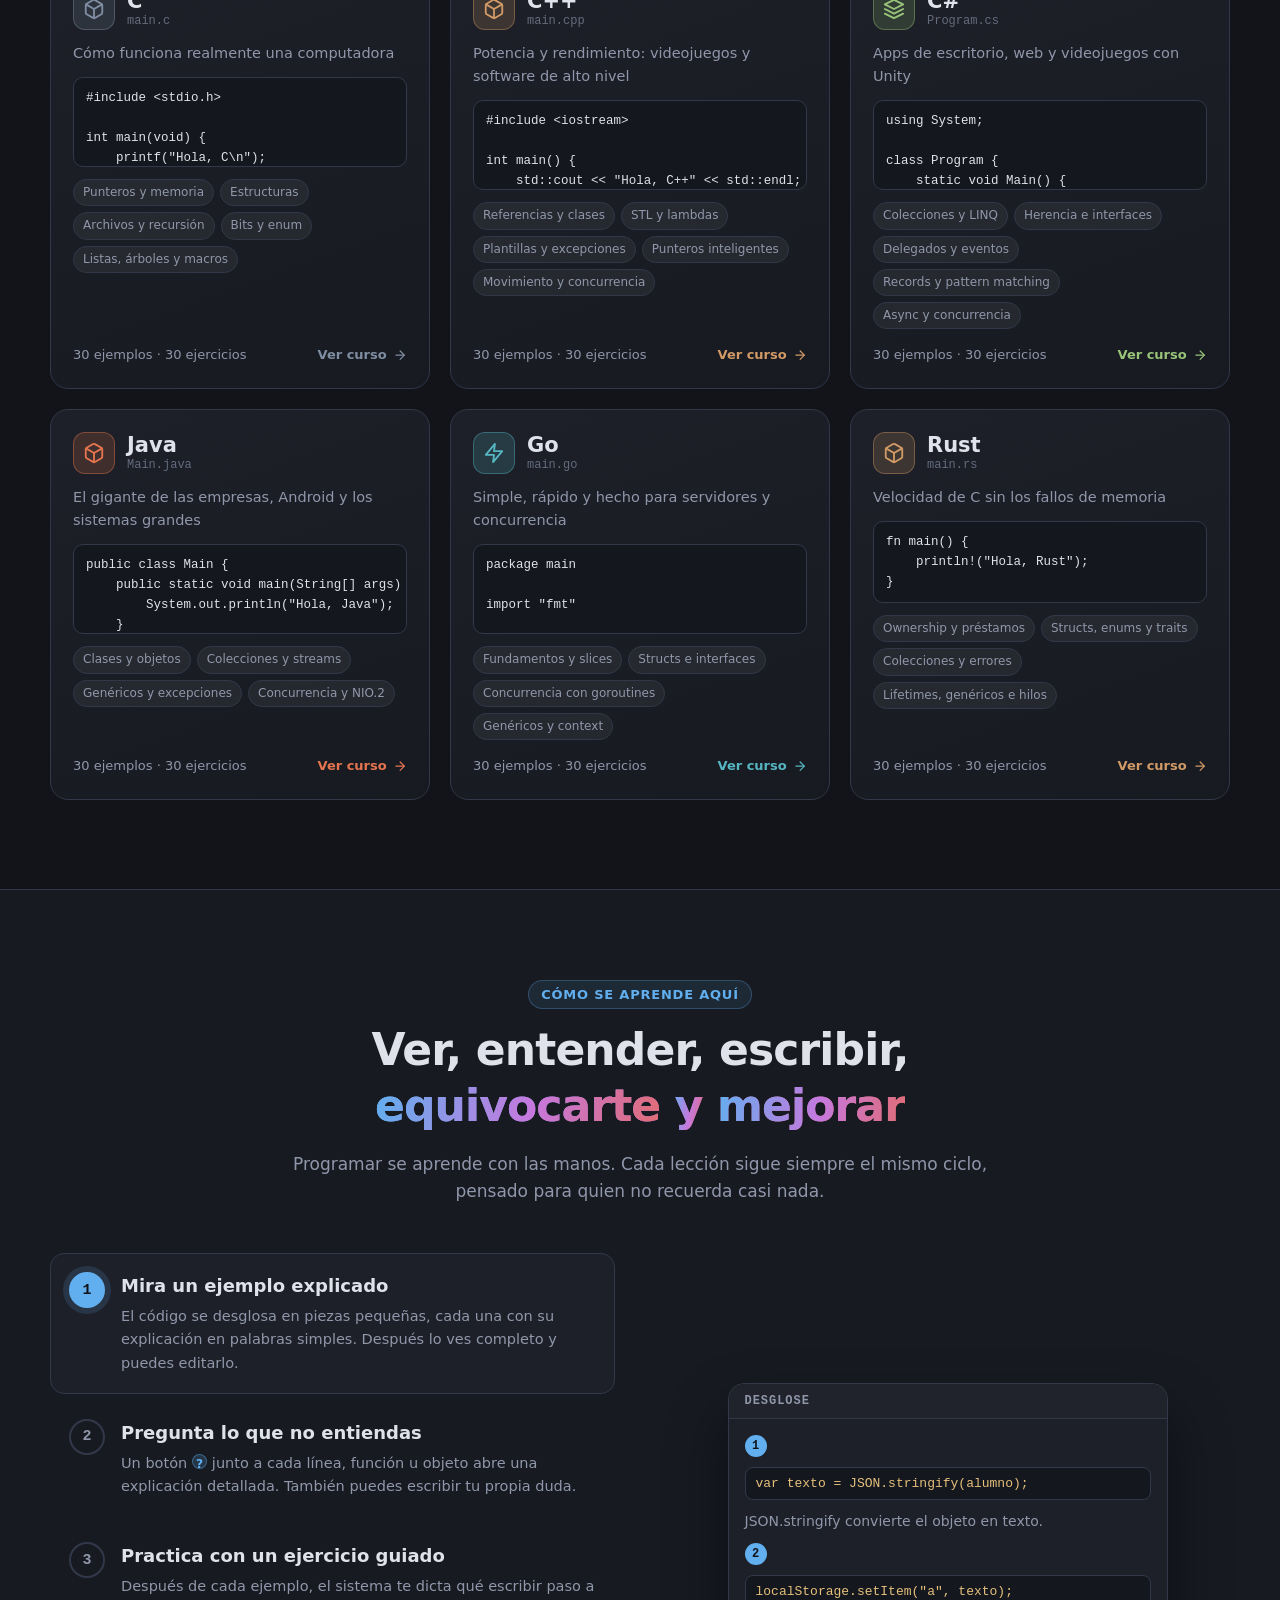
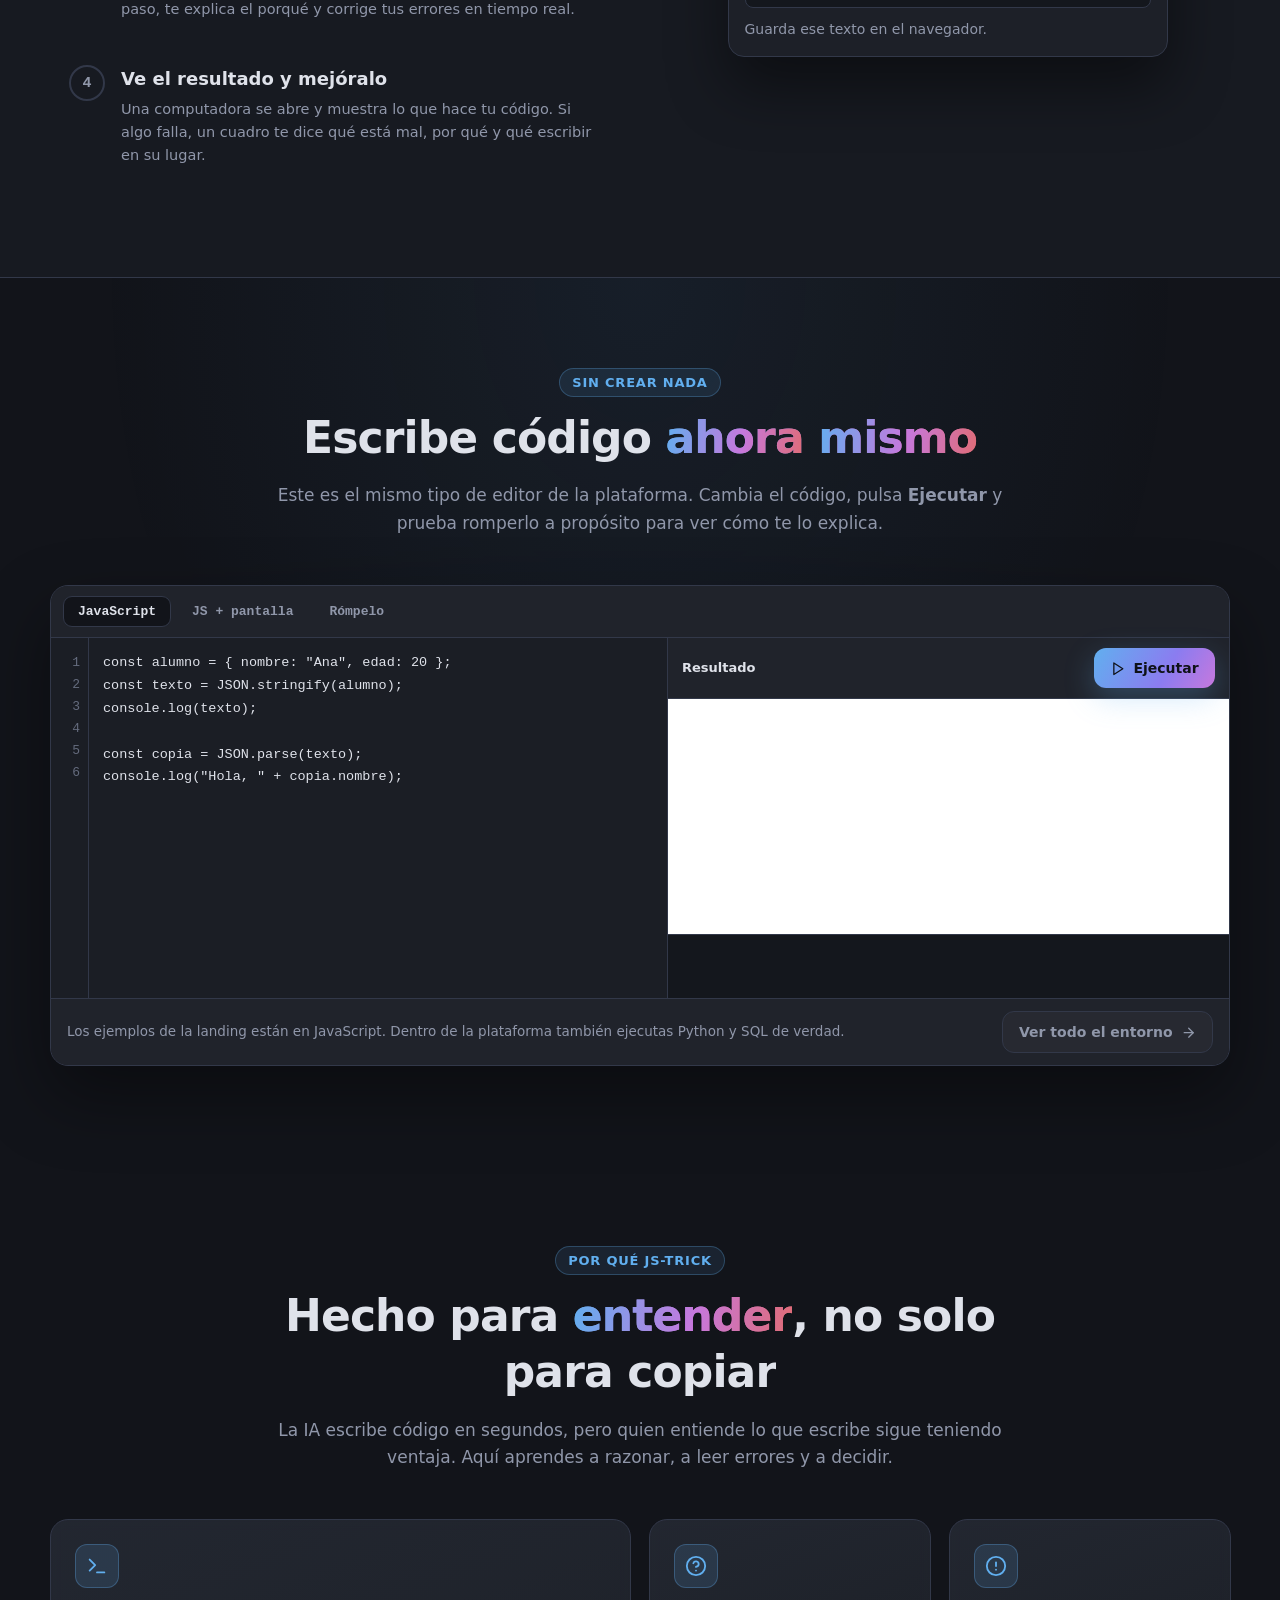
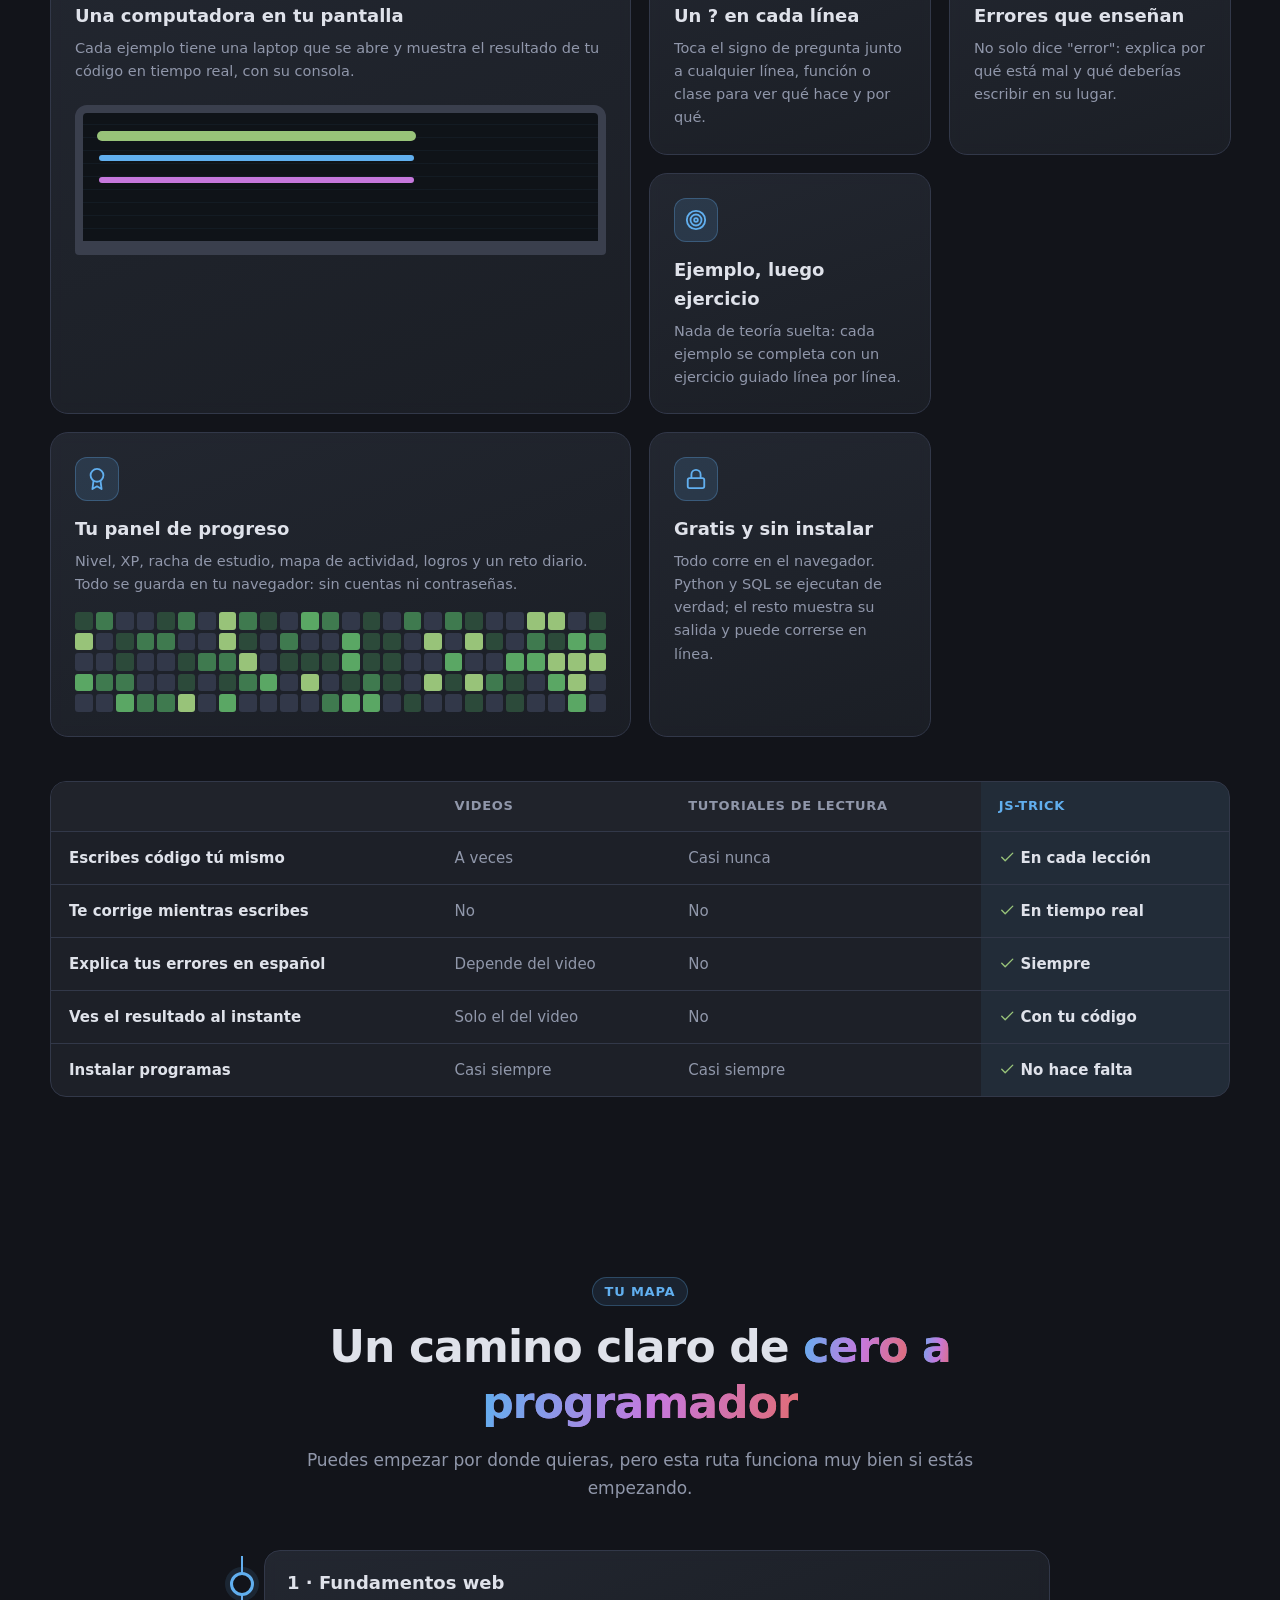
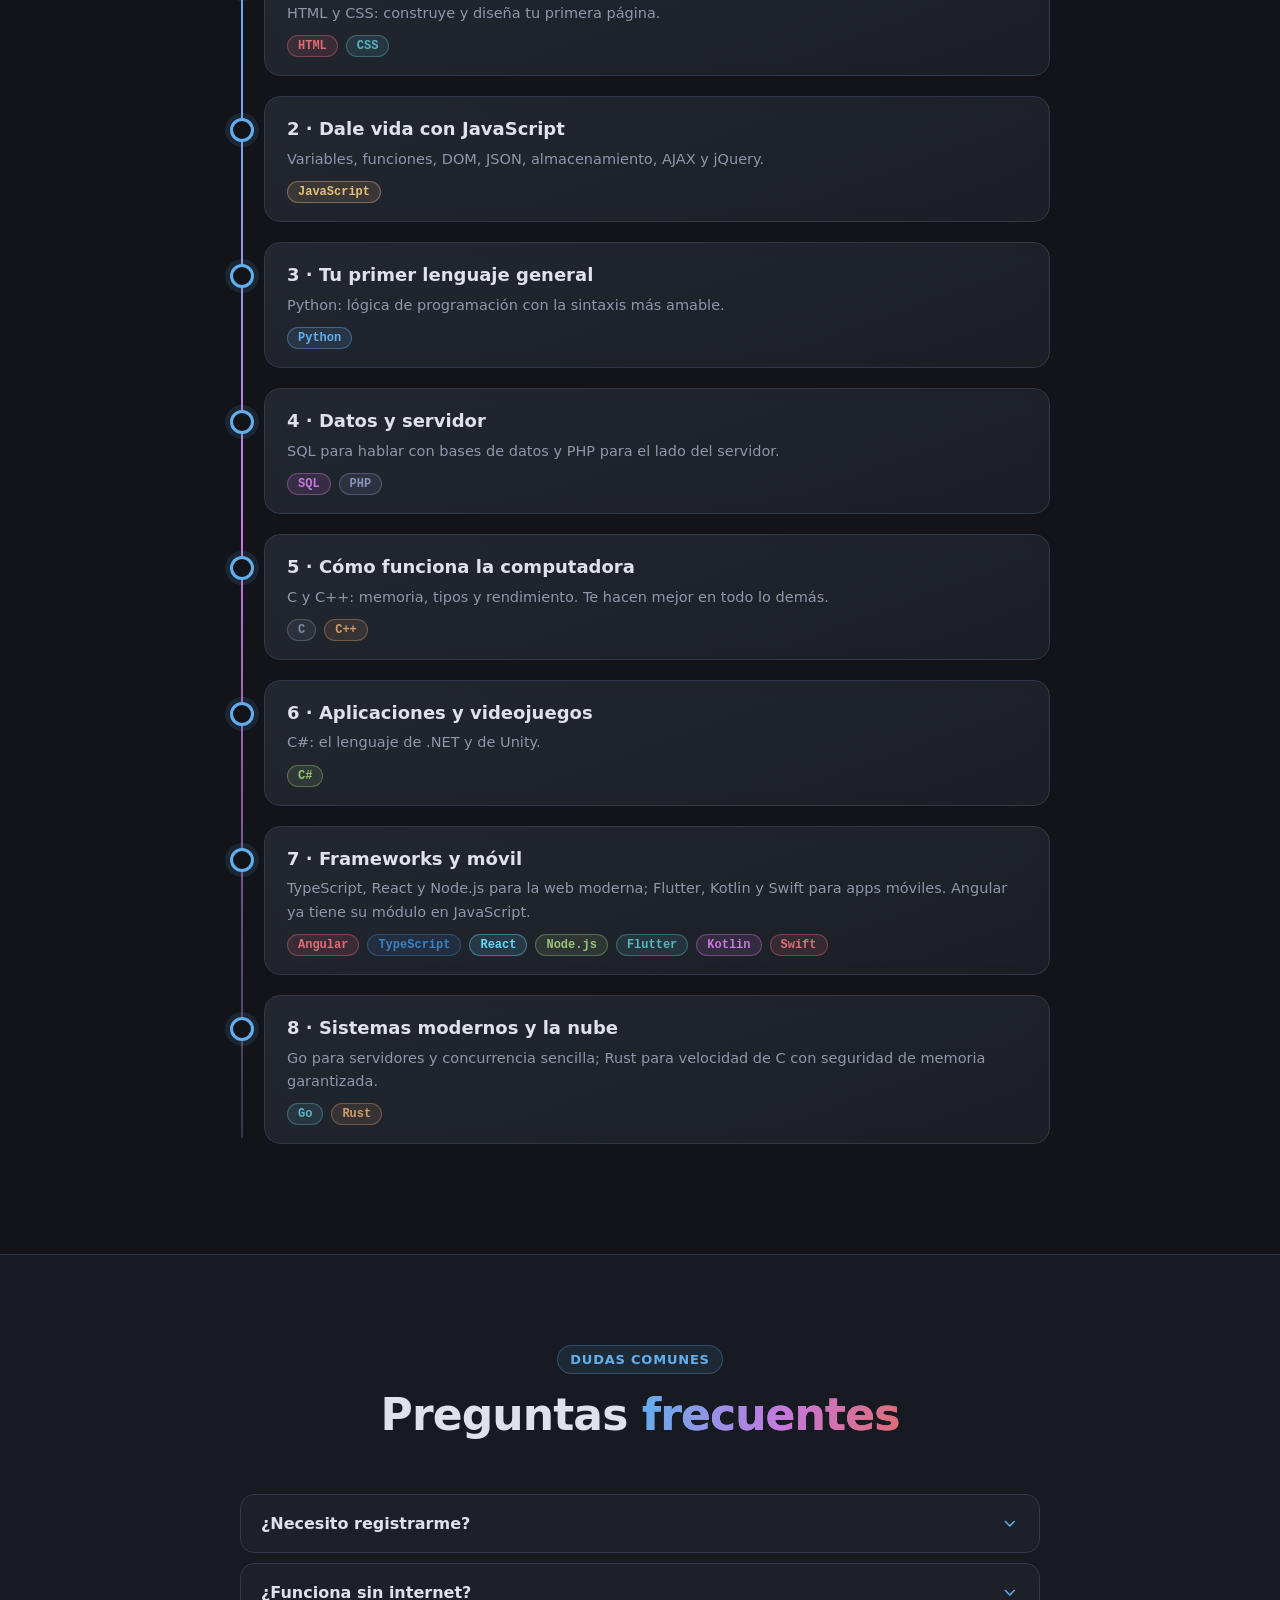
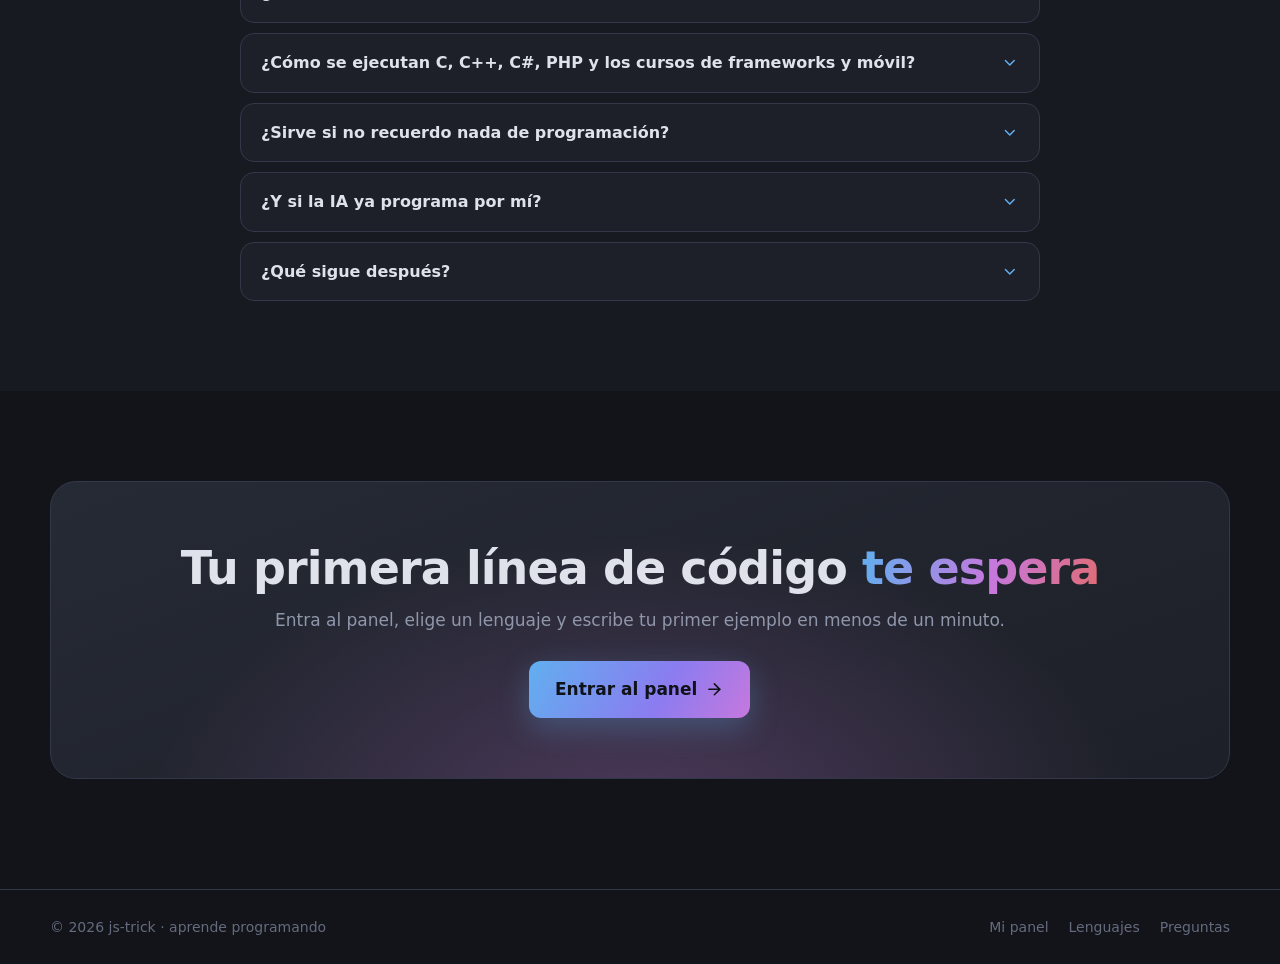
==== commit e55cad82: "Panel: muestra solo los cursos elegidos en la landing (con opcion de mostrar todos) Co-Authored-By: " ====
--- a/index.html
+++ b/index.html
@@ -266,6 +266,6 @@
 <script src="js/landing.js?v=2"></script>
 <script src="js/portal-data.js?v=2"></script>
 <script src="js/portal-data2.js?v=2"></script>
-<script src="js/portal.js?v=3"></script>
+<script src="js/portal.js?v=4"></script>
 </body>
 </html>
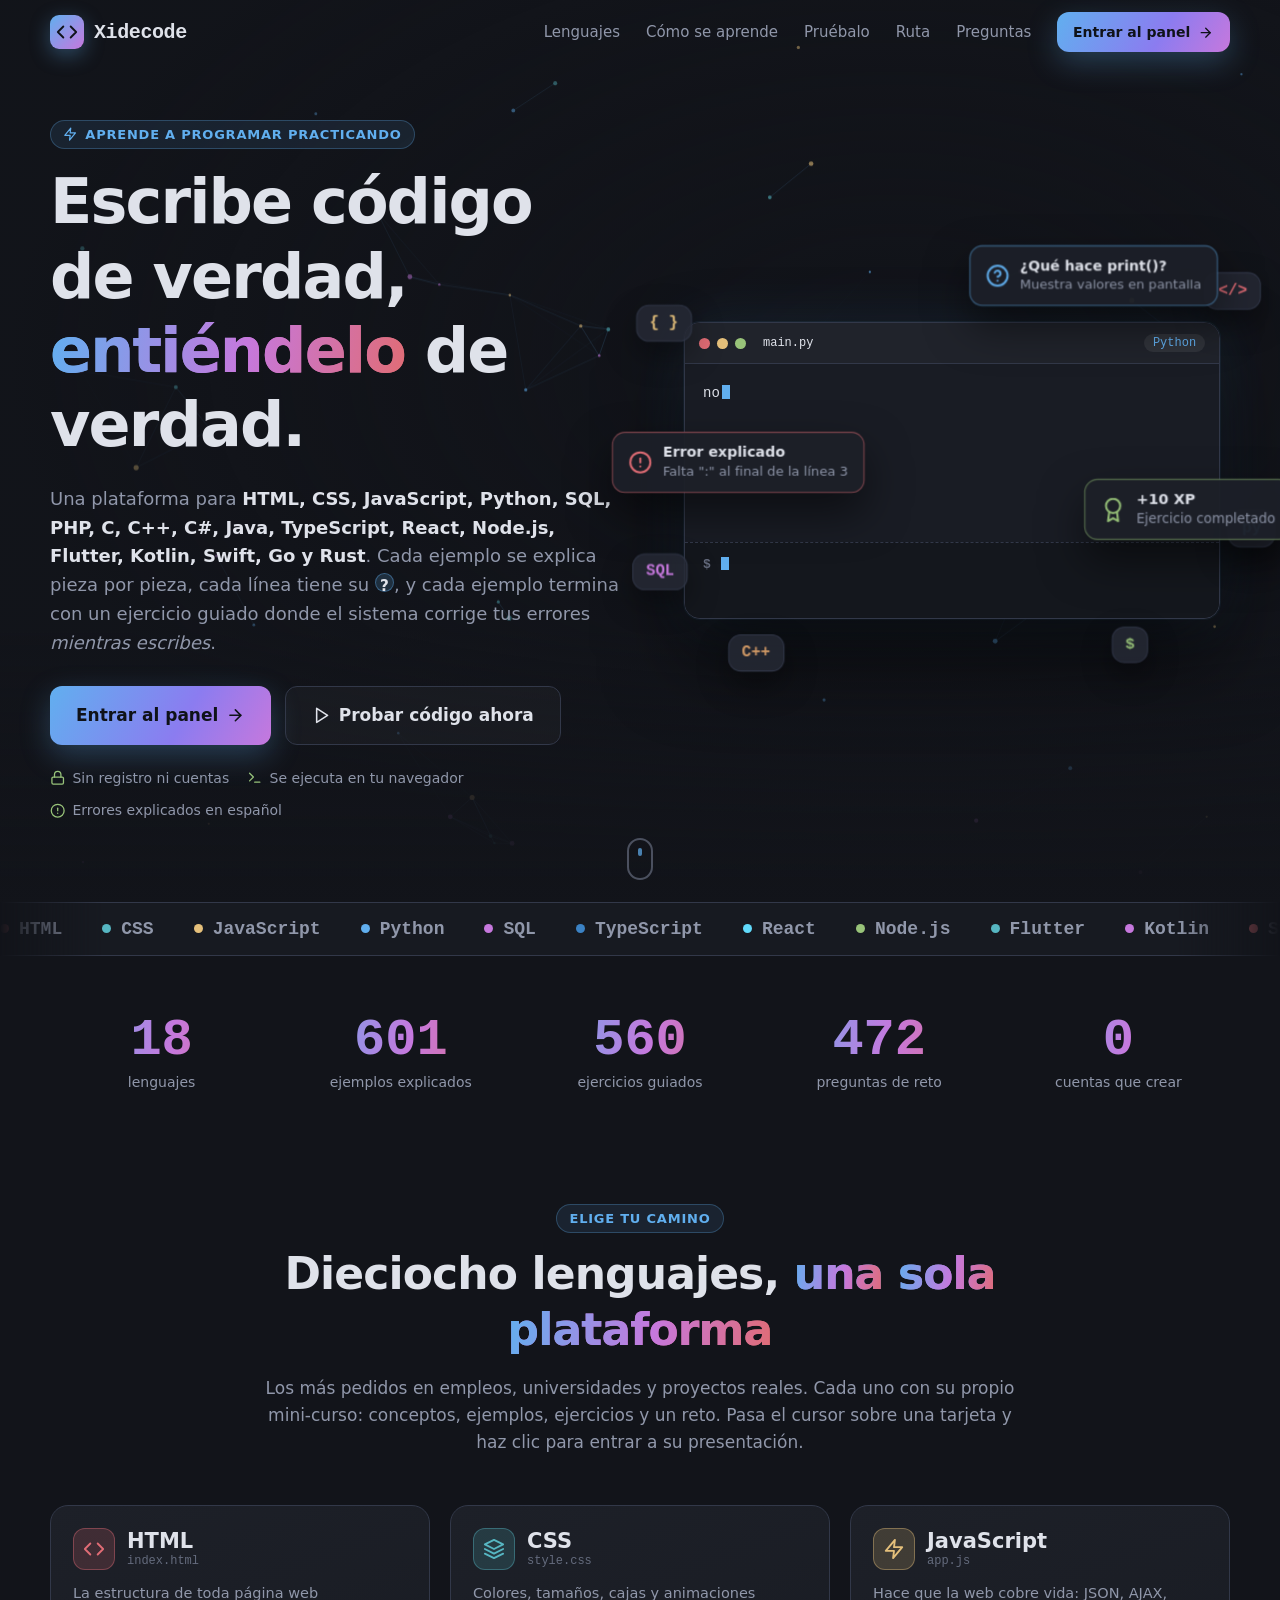
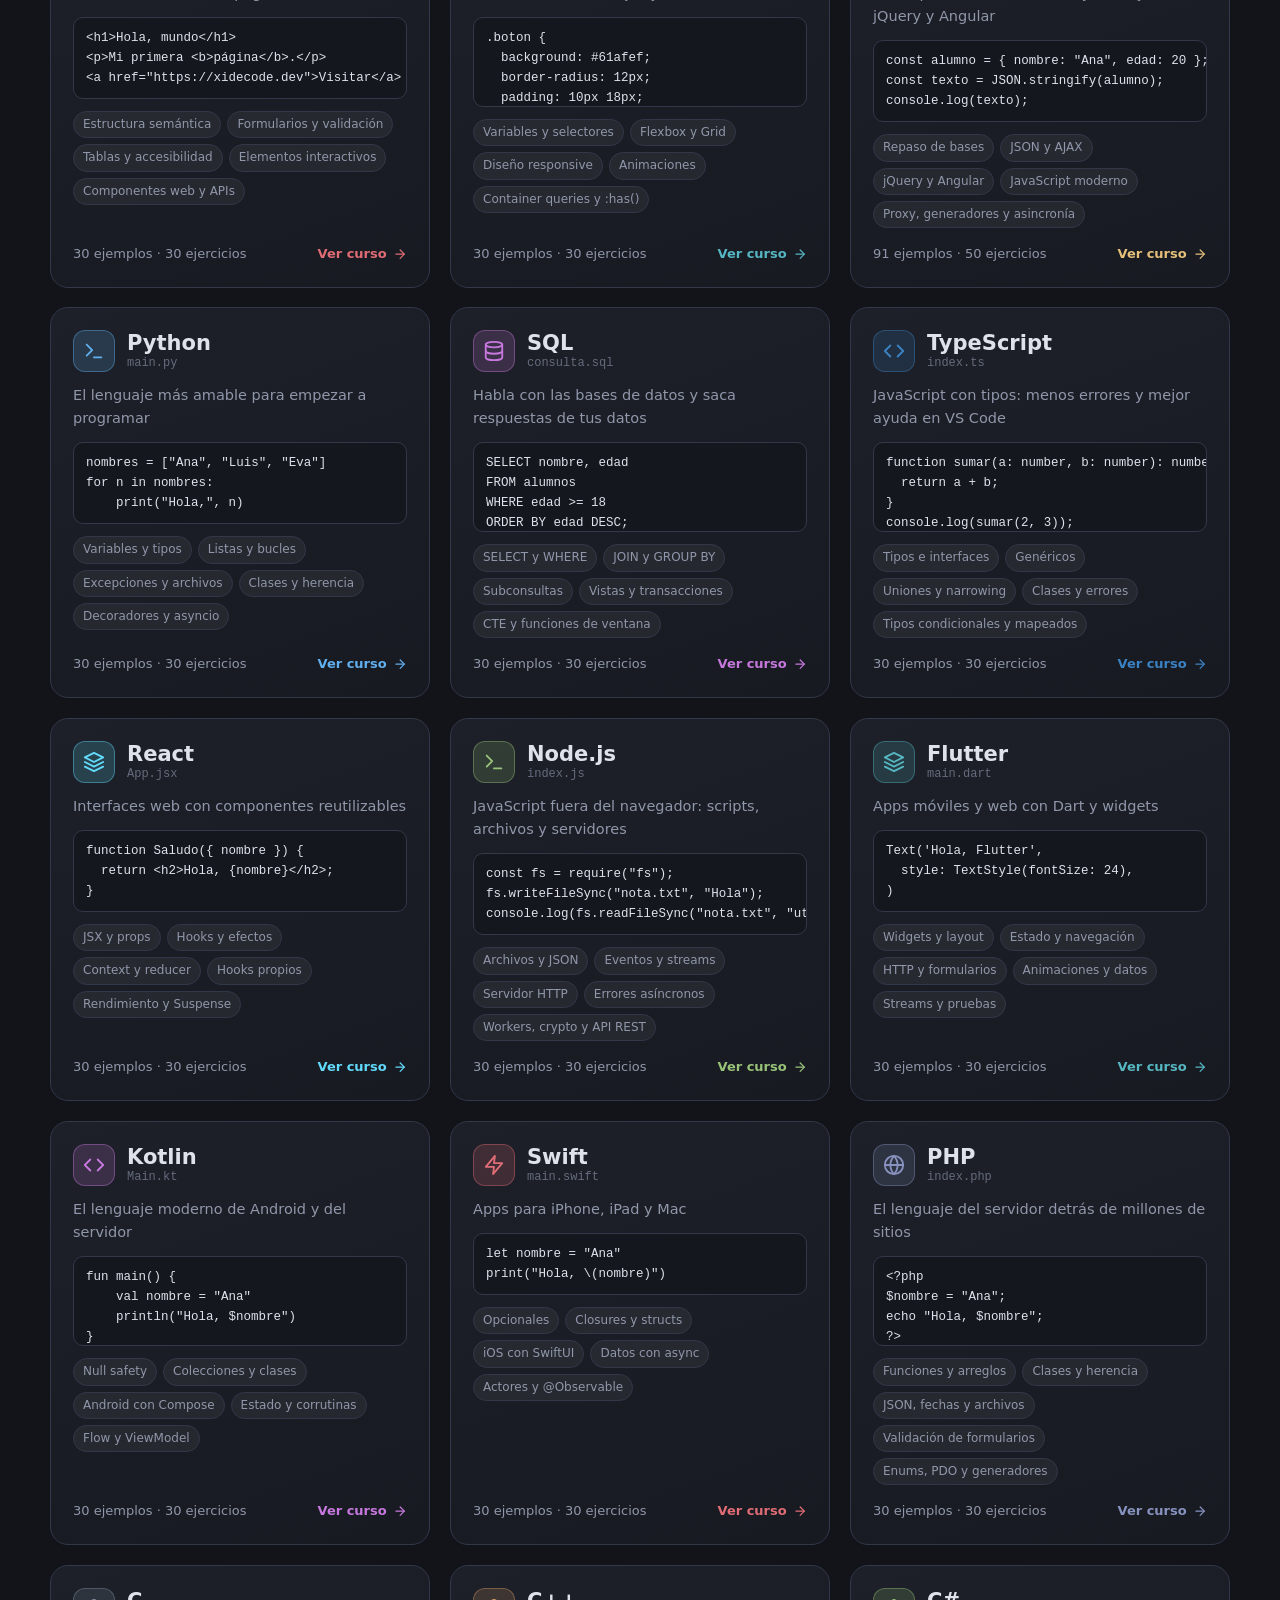
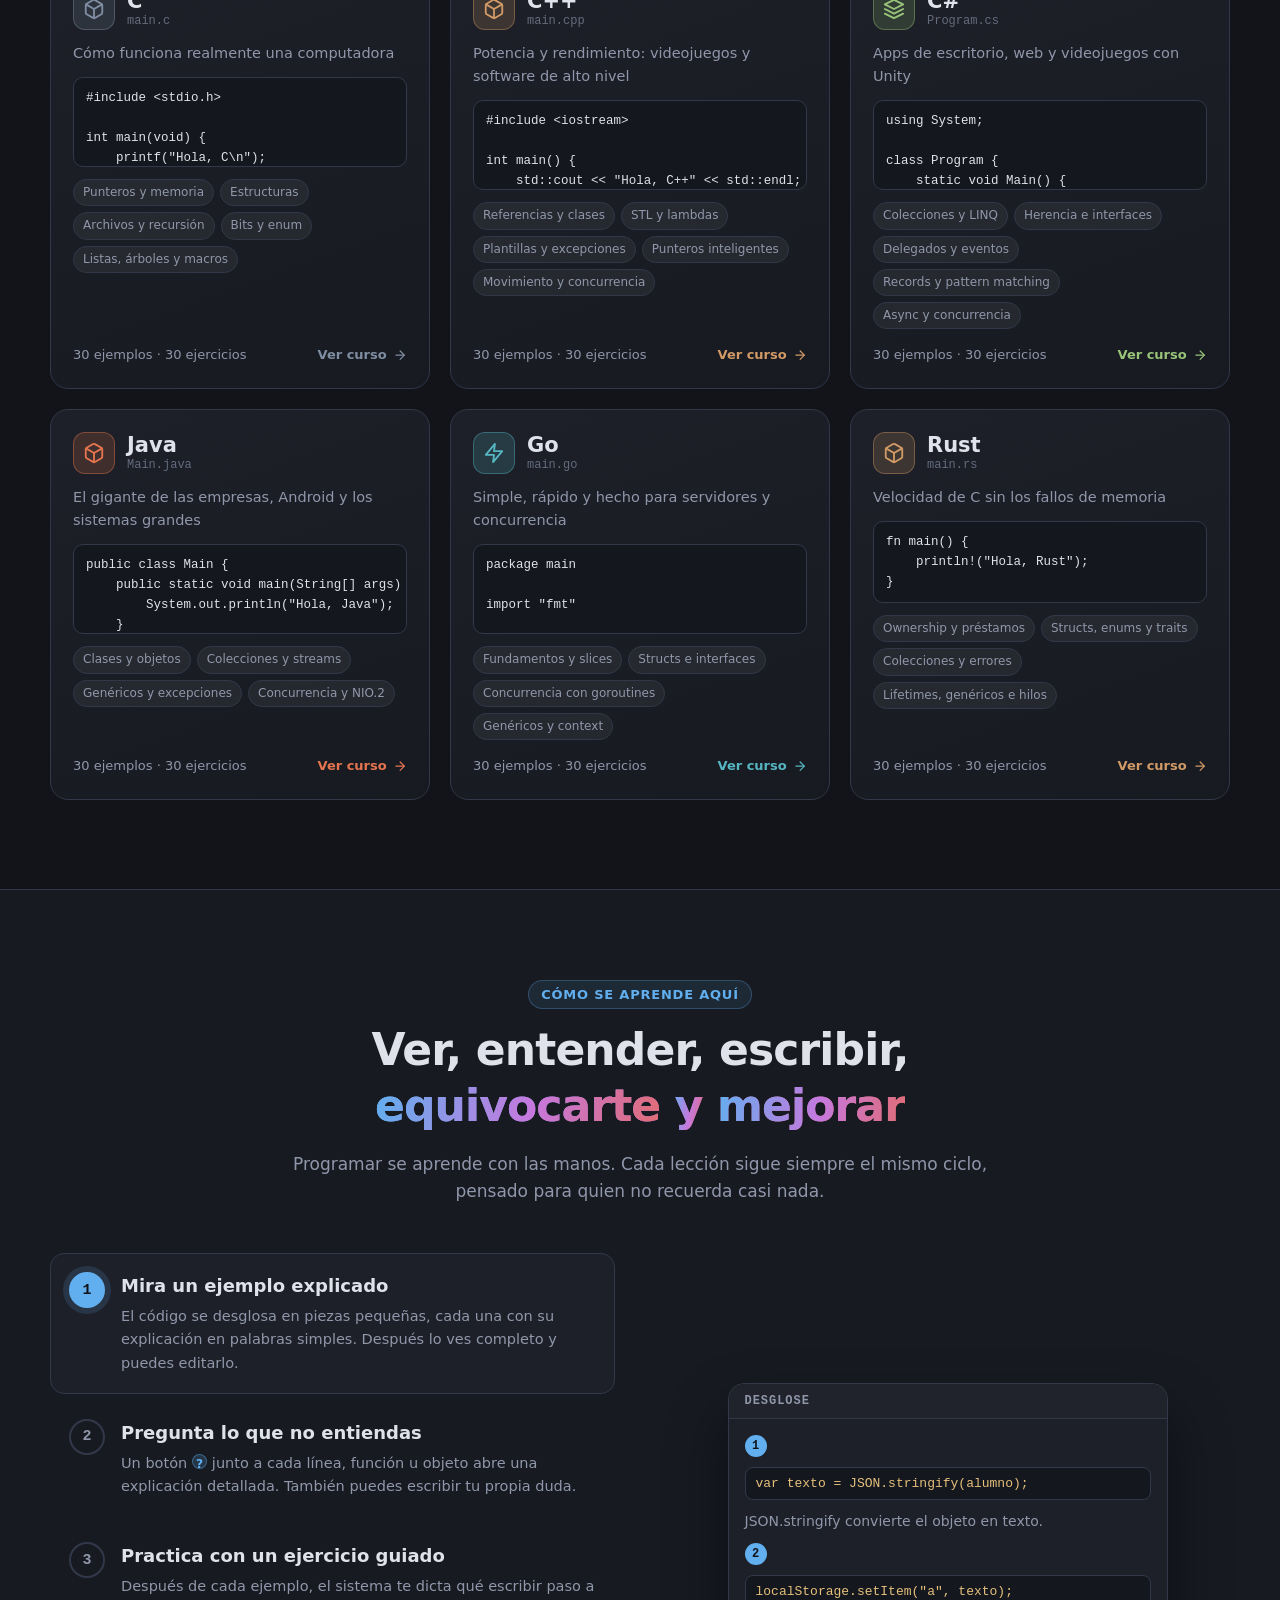
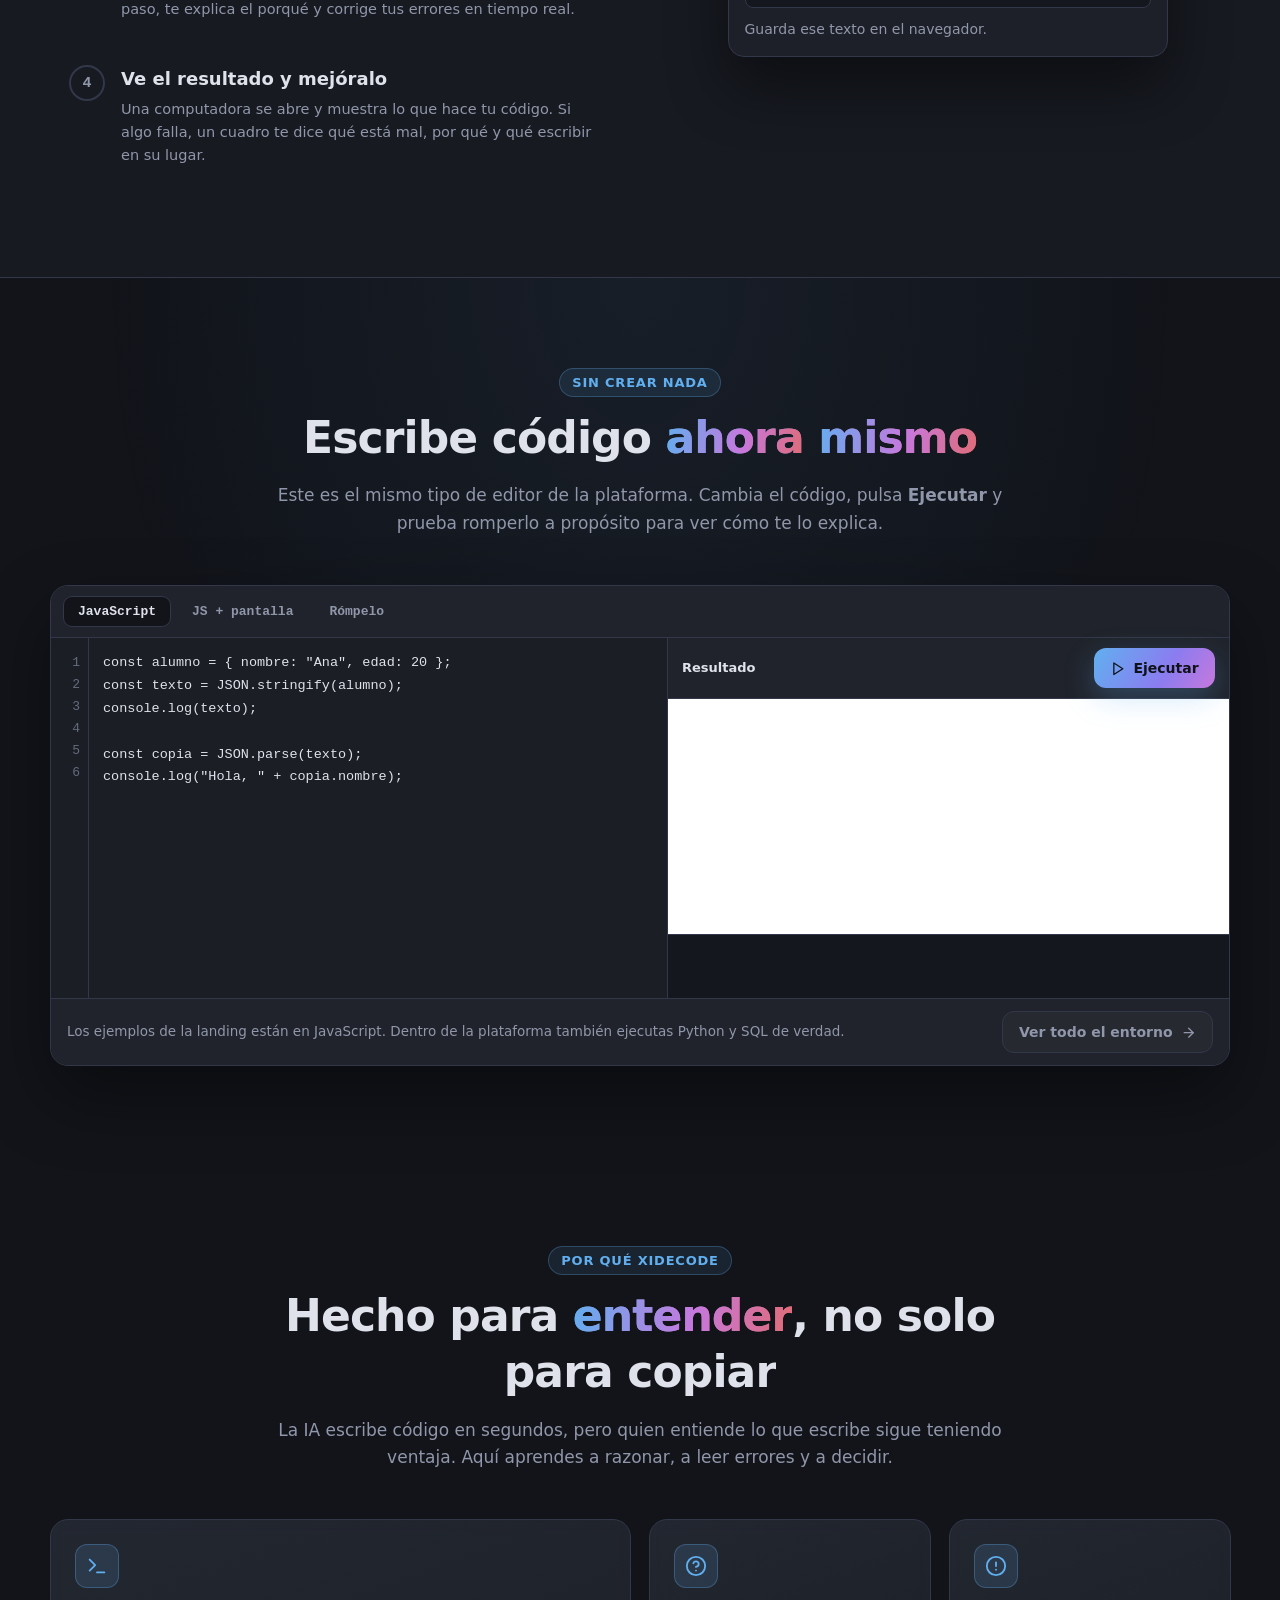
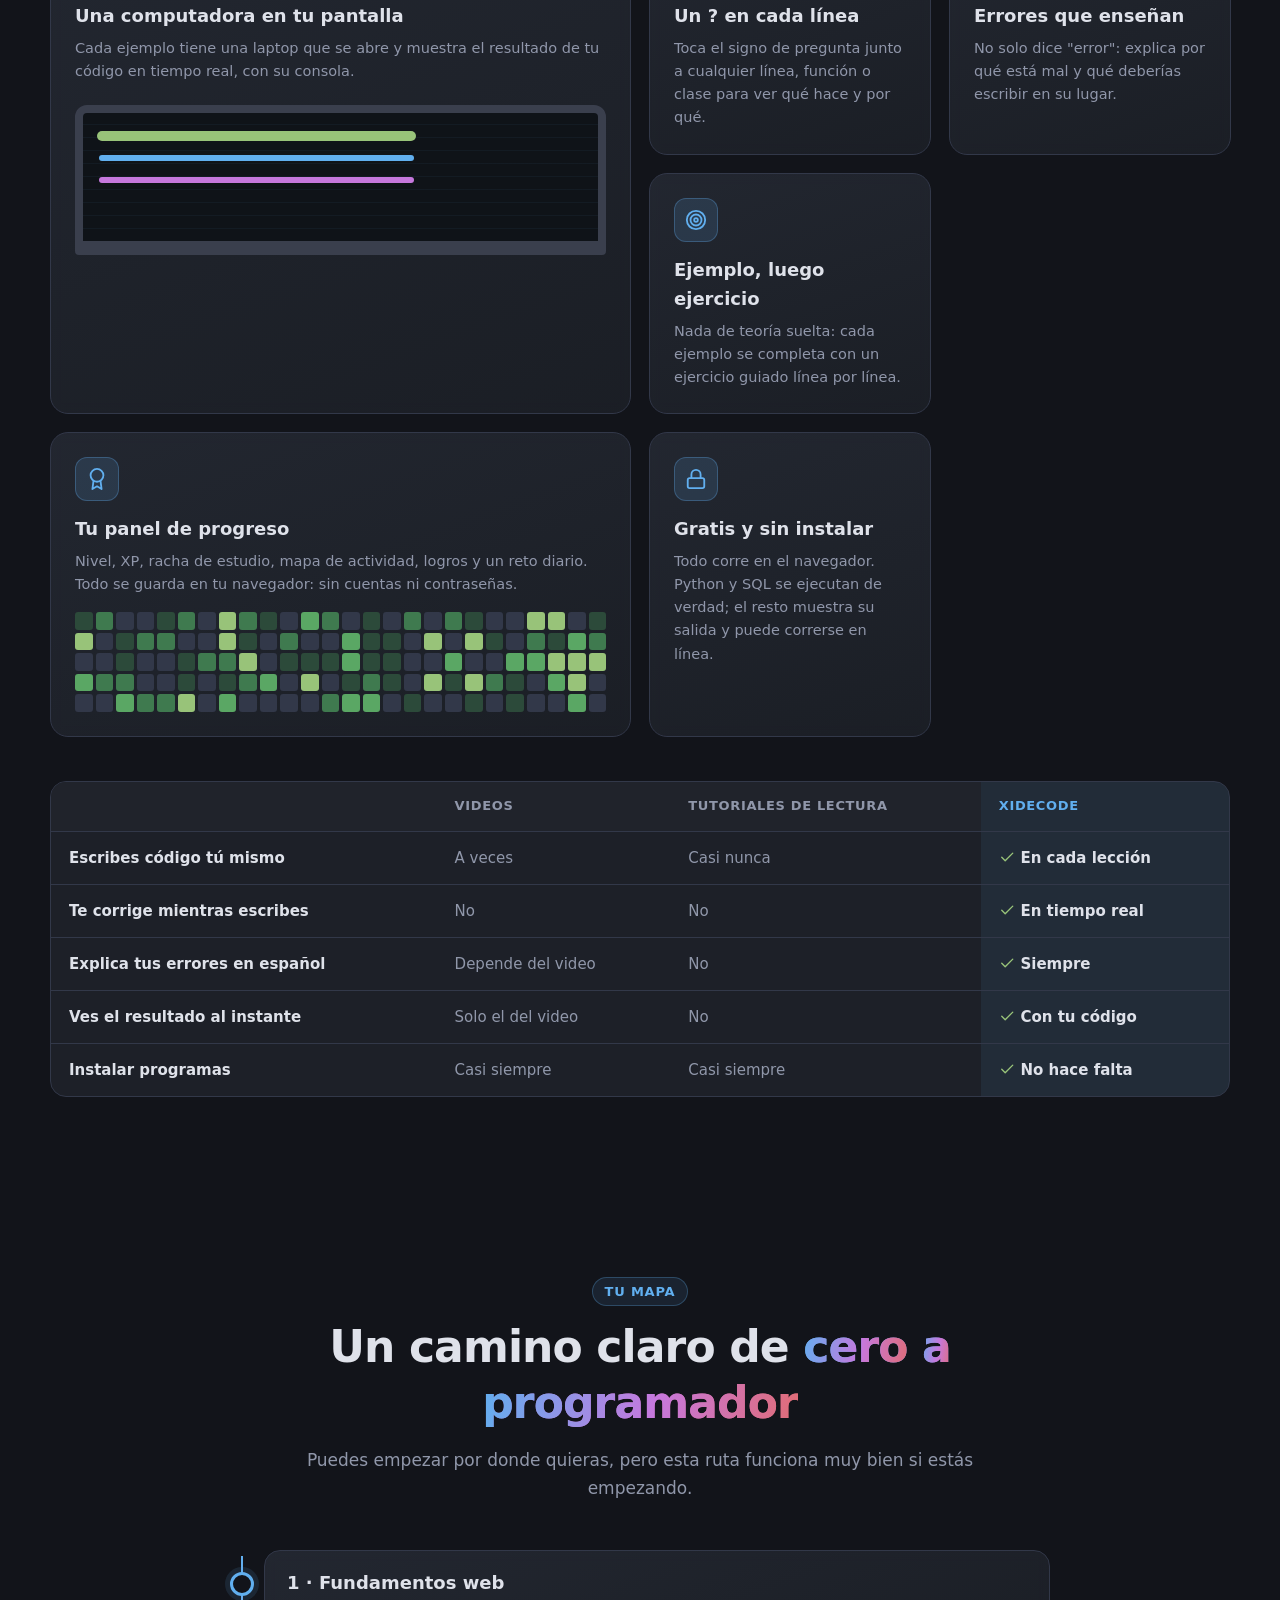
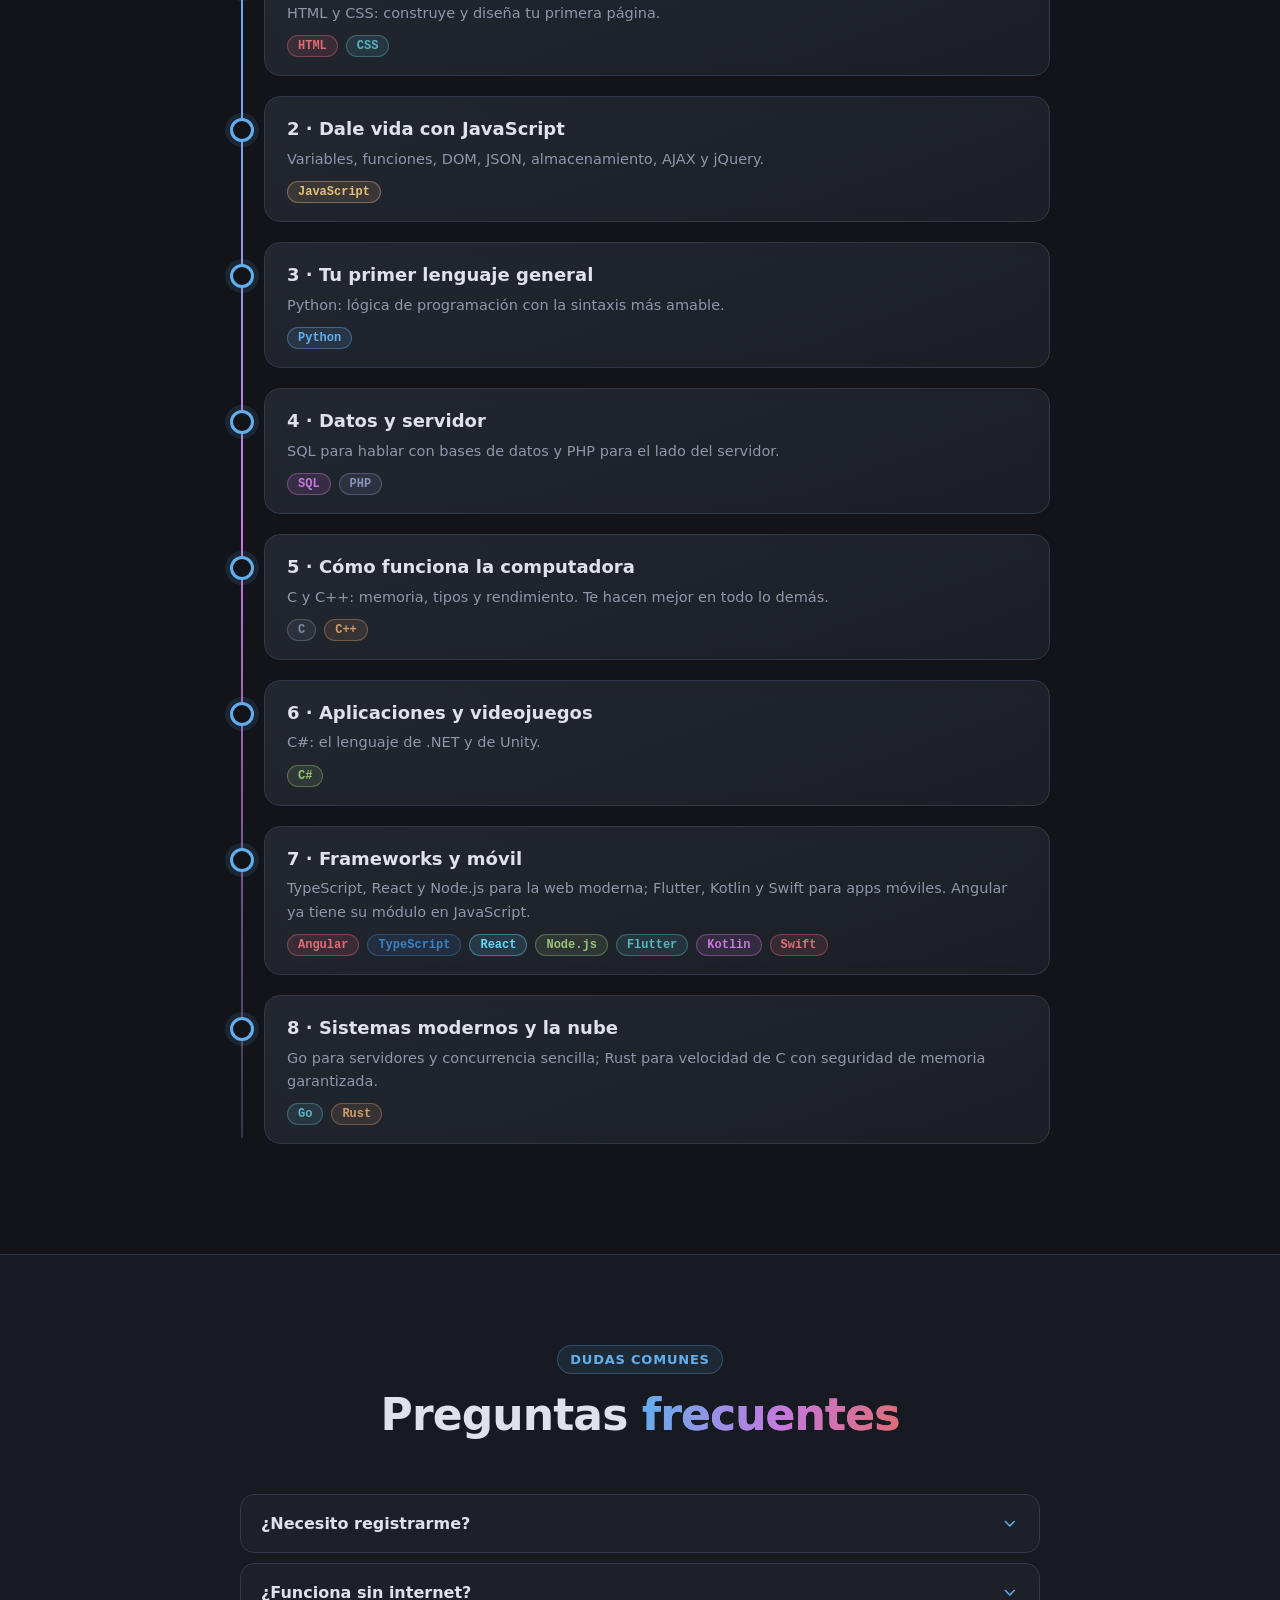
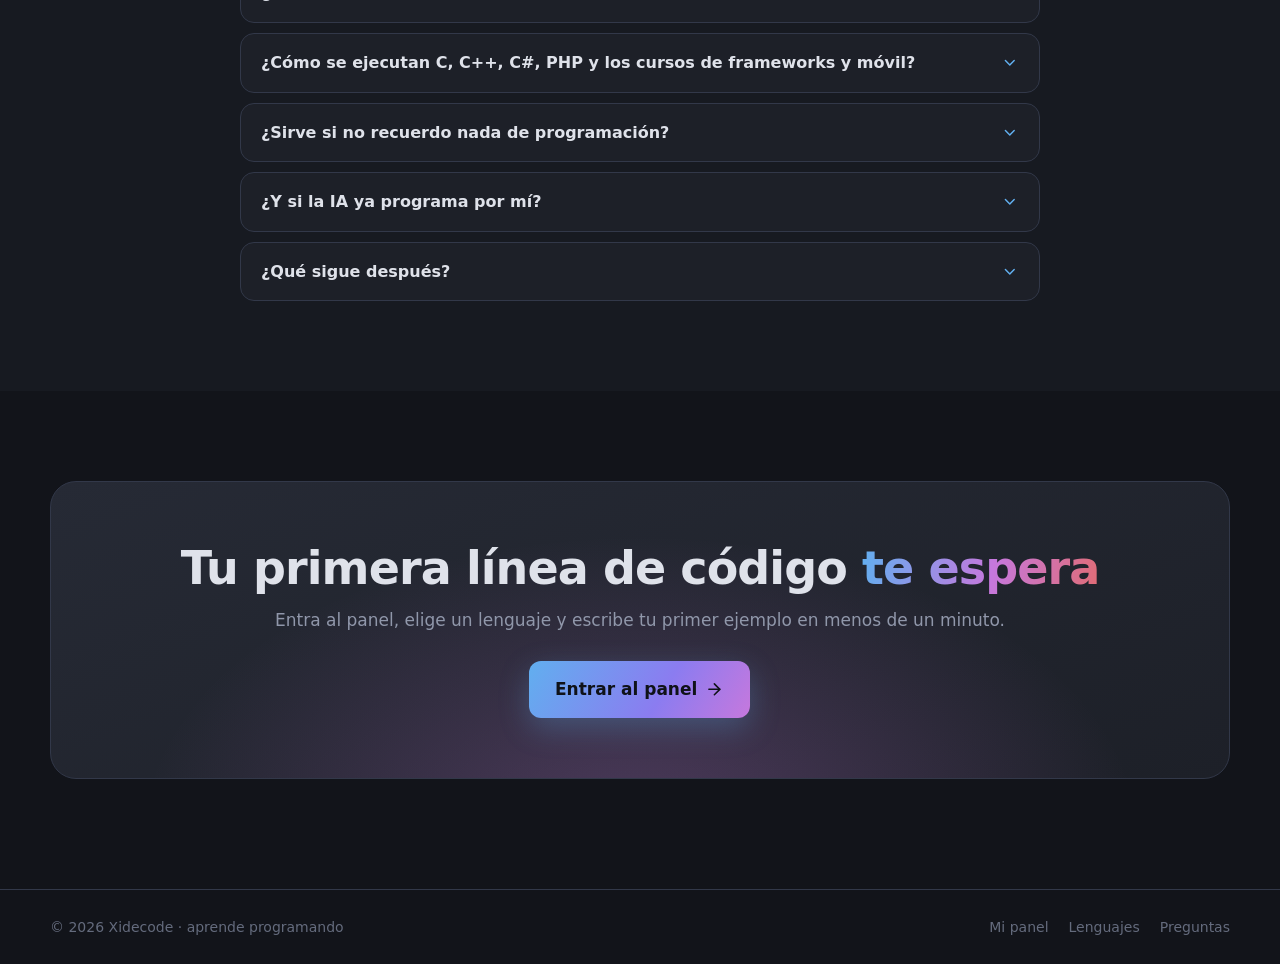
==== commit 00afd46c: "Renombrar la plataforma a Xidecode (textos, titulos, bat, servidor de practica) y migrar el progreso" ====
--- a/index.html
+++ b/index.html
@@ -3,11 +3,11 @@
 <head>
 <meta charset="utf-8">
 <meta name="viewport" content="width=device-width, initial-scale=1, viewport-fit=cover">
-<title>js-trick | Aprende a programar practicando</title>
-<meta name="description" content="js-trick: plataforma para aprender HTML, CSS, JavaScript, Python, SQL, PHP, C, C++, C#, Java, TypeScript, React, Node.js, Flutter, Kotlin, Swift, Go y Rust con ejemplos explicados, ejercicios guiados y errores que te enseñan. Sin registro, gratis.">
+<title>Xidecode | Aprende a programar practicando</title>
+<meta name="description" content="Xidecode: plataforma para aprender HTML, CSS, JavaScript, Python, SQL, PHP, C, C++, C#, Java, TypeScript, React, Node.js, Flutter, Kotlin, Swift, Go y Rust con ejemplos explicados, ejercicios guiados y errores que te enseñan. Sin registro, gratis.">
 <meta name="theme-color" content="#14161c">
 <link rel="icon" href="data:image/svg+xml,%3Csvg xmlns='http://www.w3.org/2000/svg' viewBox='0 0 32 32'%3E%3Cdefs%3E%3ClinearGradient id='g' x1='0' y1='0' x2='1' y2='1'%3E%3Cstop offset='0' stop-color='%2361afef'/%3E%3Cstop offset='1' stop-color='%23c678dd'/%3E%3C/linearGradient%3E%3C/defs%3E%3Crect width='32' height='32' rx='8' fill='url(%23g)'/%3E%3Cpath d='M12 10l-6 6 6 6M20 10l6 6-6 6' fill='none' stroke='%2310131a' stroke-width='3' stroke-linecap='round' stroke-linejoin='round'/%3E%3C/svg%3E">
-<link rel="stylesheet" href="css/landing.css?v=2">
+<link rel="stylesheet" href="css/landing.css?v=3">
 <link rel="stylesheet" href="css/portal.css?v=4">
 </head>
 <body>
@@ -44,7 +44,7 @@
 
 <header class="nav" id="nav">
   <div class="wrap">
-    <a class="brand" href="index.html" aria-label="js-trick, inicio"><span class="logo"><svg class="i" aria-hidden="true"><use href="#i-code"/></svg></span><span>js-trick</span></a>
+    <a class="brand" href="index.html" aria-label="Xidecode, inicio"><span class="logo"><svg class="i" aria-hidden="true"><use href="#i-code"/></svg></span><span>Xidecode</span></a>
     <button class="nav-toggle" type="button" aria-label="Abrir menú" aria-expanded="false"><svg class="i" aria-hidden="true"><use href="#i-menu"/></svg></button>
     <nav class="nav-links" aria-label="Principal">
       <a href="#lenguajes">Lenguajes</a>
@@ -174,7 +174,7 @@
   <section class="why" aria-labelledby="t-why">
     <div class="wrap">
       <div class="sec-head reveal">
-        <span class="eyebrow">Por qué js-trick</span>
+        <span class="eyebrow">Por qué Xidecode</span>
         <h2 id="t-why" data-split>Hecho para <span class="grad">entender</span>, no solo para copiar</h2>
         <p>La IA escribe código en segundos, pero quien entiende lo que escribe sigue teniendo ventaja. Aquí aprendes a razonar, a leer errores y a decidir.</p>
       </div>
@@ -188,7 +188,7 @@
       </div>
       <div class="compare reveal">
         <table>
-          <thead><tr><th></th><th>Videos</th><th>Tutoriales de lectura</th><th class="us">js-trick</th></tr></thead>
+          <thead><tr><th></th><th>Videos</th><th>Tutoriales de lectura</th><th class="us">Xidecode</th></tr></thead>
           <tbody>
             <tr><td>Escribes código tú mismo</td><td>A veces</td><td>Casi nunca</td><td class="us"><svg class="i"><use href="#i-check"/></svg> En cada lección</td></tr>
             <tr><td>Te corrige mientras escribes</td><td>No</td><td>No</td><td class="us"><svg class="i"><use href="#i-check"/></svg> En tiempo real</td></tr>
@@ -231,7 +231,7 @@
         <details><summary>¿Funciona sin internet?<svg class="i"><use href="#i-down"/></svg></summary><p>HTML, CSS, JavaScript, jQuery y Angular funcionan completamente sin conexión. Python y SQL necesitan descargar una sola vez su motor (unos MB) para ejecutar código modificado; las salidas esperadas de los ejemplos se ven sin conexión.</p></details>
         <details><summary>¿Cómo se ejecutan C, C++, C#, PHP y los cursos de frameworks y móvil?<svg class="i"><use href="#i-down"/></svg></summary><p>Los navegadores no pueden compilar esos lenguajes por sí solos. Cada ejemplo muestra su salida esperada, y el revisor te explica los errores de sintaxis. Si quieres ejecutarlo de verdad, el botón <b>Ejecutar en línea</b> envía tu código (con tu permiso) a un servicio público gratuito. React y Flutter se practican aquí y se prueban en tu computadora: cada curso empieza con una guía para instalar todo en VS Code.</p></details>
         <details><summary>¿Sirve si no recuerdo nada de programación?<svg class="i"><use href="#i-down"/></svg></summary><p>Sí, está pensado para eso. Hay un repaso exprés de lo básico, las explicaciones usan analogías y cada paso de los ejercicios te dice el porqué de lo que escribes.</p></details>
-        <details><summary>¿Y si la IA ya programa por mí?<svg class="i"><use href="#i-down"/></svg></summary><p>La IA ayuda mucho, pero revisar, corregir y decidir sigue siendo trabajo de personas. Quien entiende el código detecta cuándo la IA se equivoca. js-trick te enseña justamente eso: a leer, razonar y depurar.</p></details>
+        <details><summary>¿Y si la IA ya programa por mí?<svg class="i"><use href="#i-down"/></svg></summary><p>La IA ayuda mucho, pero revisar, corregir y decidir sigue siendo trabajo de personas. Quien entiende el código detecta cuándo la IA se equivoca. Xidecode te enseña justamente eso: a leer, razonar y depurar.</p></details>
         <details><summary>¿Qué sigue después?<svg class="i"><use href="#i-down"/></svg></summary><p>Todos los cursos tienen nivel básico, intermedio y avanzado.</p></details>
       </div>
     </div>
@@ -251,19 +251,19 @@
 
 <footer>
   <div class="wrap">
-    <span>&copy; <span id="year"></span> js-trick · aprende programando</span>
+    <span>&copy; <span id="year"></span> Xidecode · aprende programando</span>
     <nav class="foot-links" aria-label="Pie"><a href="app.html#/panel">Mi panel</a><a href="app.html#/cursos">Lenguajes</a><a href="#preguntas">Preguntas</a></nav>
   </div>
 </footer>
 
-<script src="js/core.js"></script>
+<script src="js/core.js?v=2"></script>
 <script src="js/tracks.js"></script>
 <script src="js/highlight.js"></script>
 <script src="js/glossary1.js"></script>
 <script src="js/hl-langs.js"></script>
 <script src="js/linter.js"></script>
 <script src="js/catalog.js"></script>
-<script src="js/landing.js?v=2"></script>
+<script src="js/landing.js?v=3"></script>
 <script src="js/portal-data.js?v=2"></script>
 <script src="js/portal-data2.js?v=2"></script>
 <script src="js/portal.js?v=4"></script>
--- a/css/landing.css
+++ b/css/landing.css
@@ -1,4 +1,4 @@
-/* js-trick :: landing */
+/* Xidecode :: landing */
 :root{
   --bg:#12141a;--bg2:#171a21;--panel:#1d2028;--panel2:#262a35;--line:#323849;
   --text:#dfe2ea;--muted:#9097aa;--dim:#646b7d;
--- a/css/portal.css
+++ b/css/portal.css
@@ -1,4 +1,4 @@
-/* js-trick :: portal inmersivo de la landing */
+/* Xidecode :: portal inmersivo de la landing */
 .pt-grow{position:fixed;z-index:1000;border-radius:18px;background:linear-gradient(160deg,color-mix(in srgb,var(--c) 38%,#12141a),#12141a);border:1px solid var(--c);pointer-events:none;box-shadow:0 0 60px color-mix(in srgb,var(--c) 40%,transparent);transition:left .62s cubic-bezier(.7,0,.2,1),top .62s cubic-bezier(.7,0,.2,1),width .62s cubic-bezier(.7,0,.2,1),height .62s cubic-bezier(.7,0,.2,1),border-radius .62s ease,background .35s ease,border-color .35s,opacity .3s}
 .pt-grow.go{left:0!important;top:0!important;width:100vw!important;height:100vh!important;border-radius:0;box-shadow:none}
 .pt-grow.black{background:#05060a;border-color:transparent}
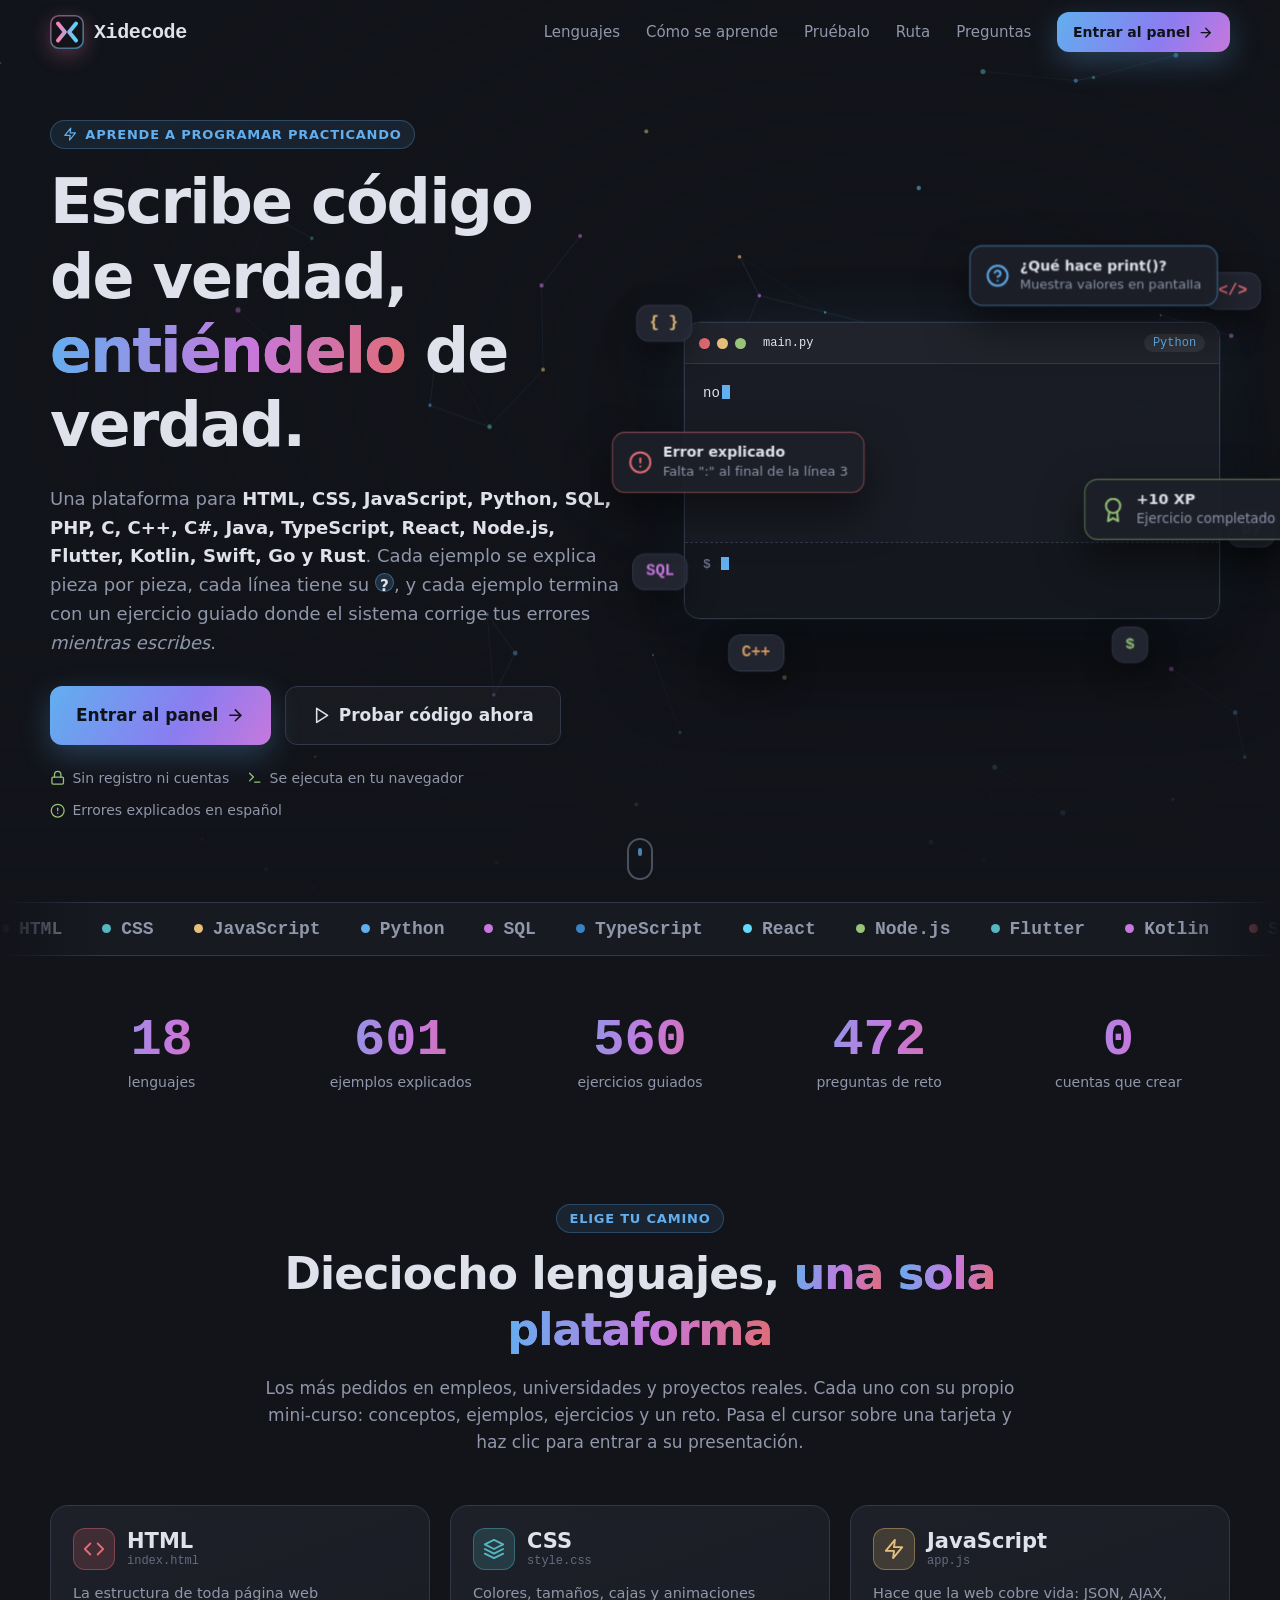
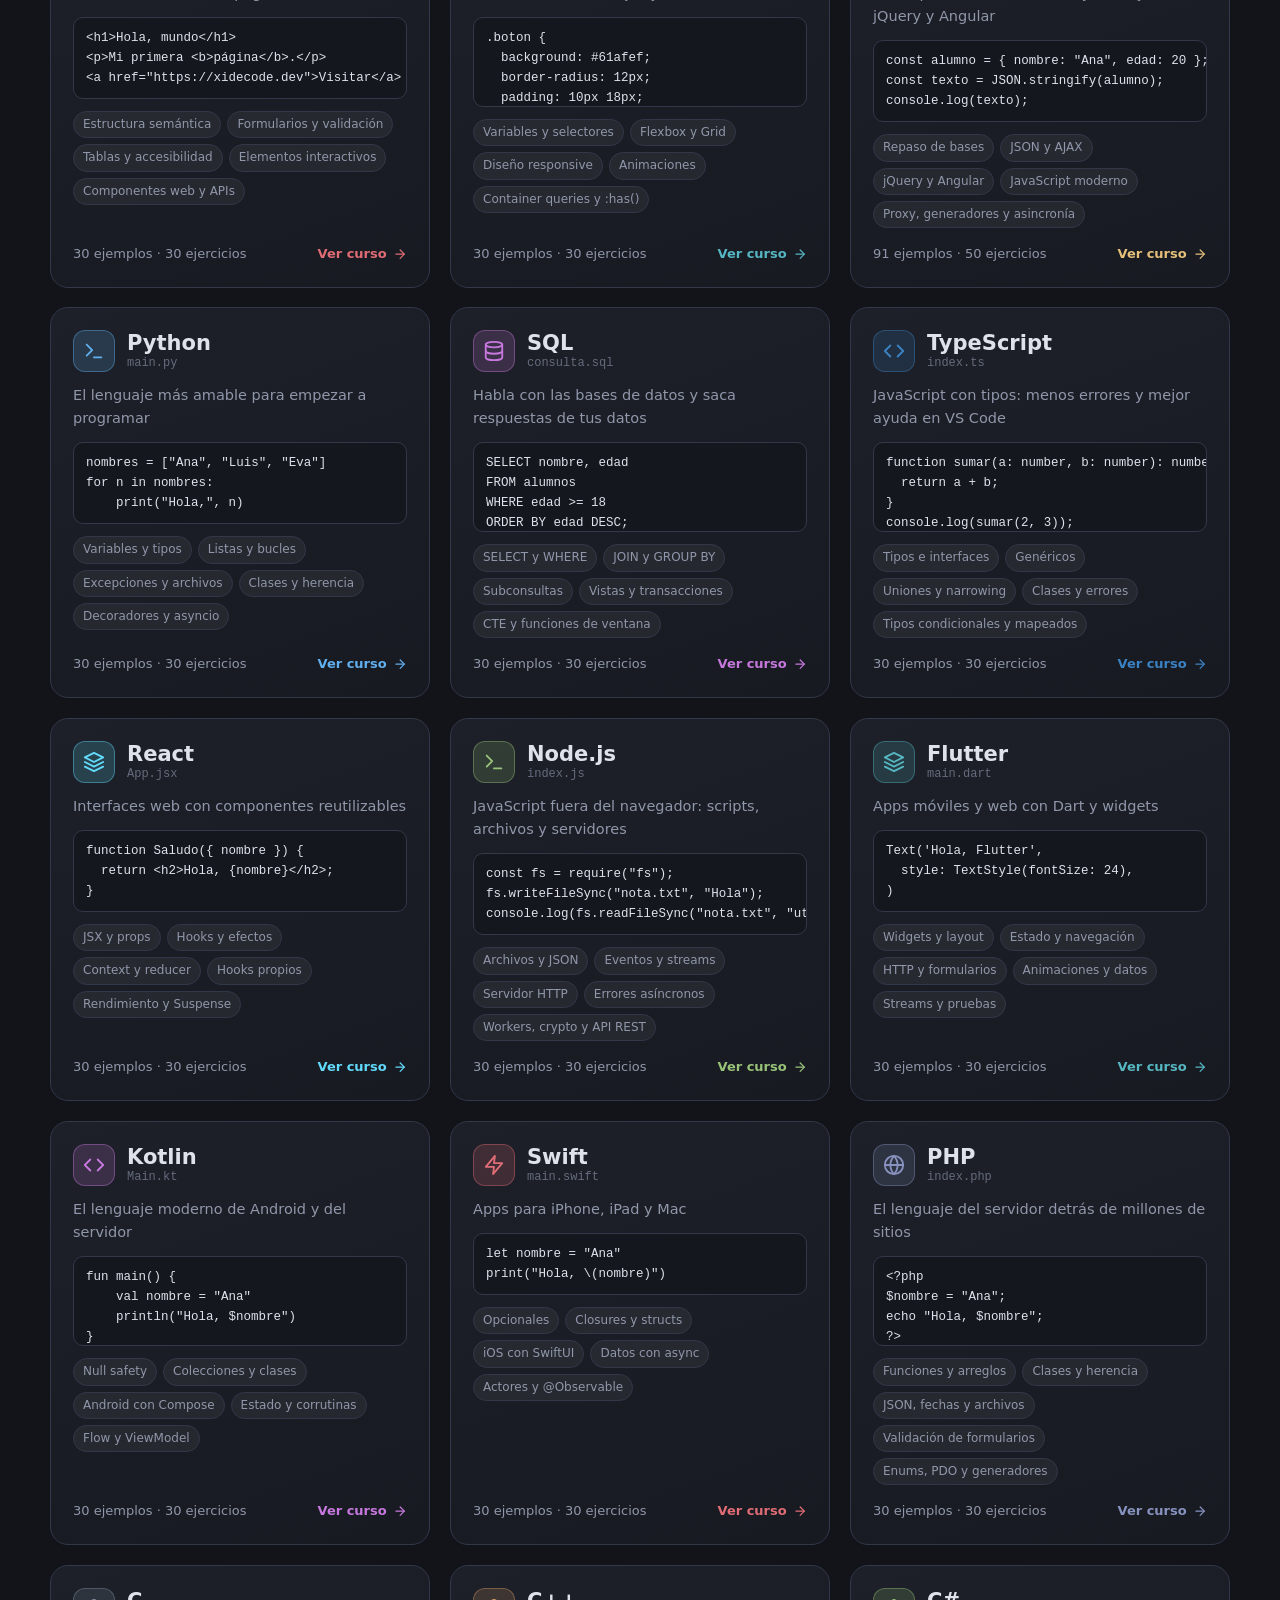
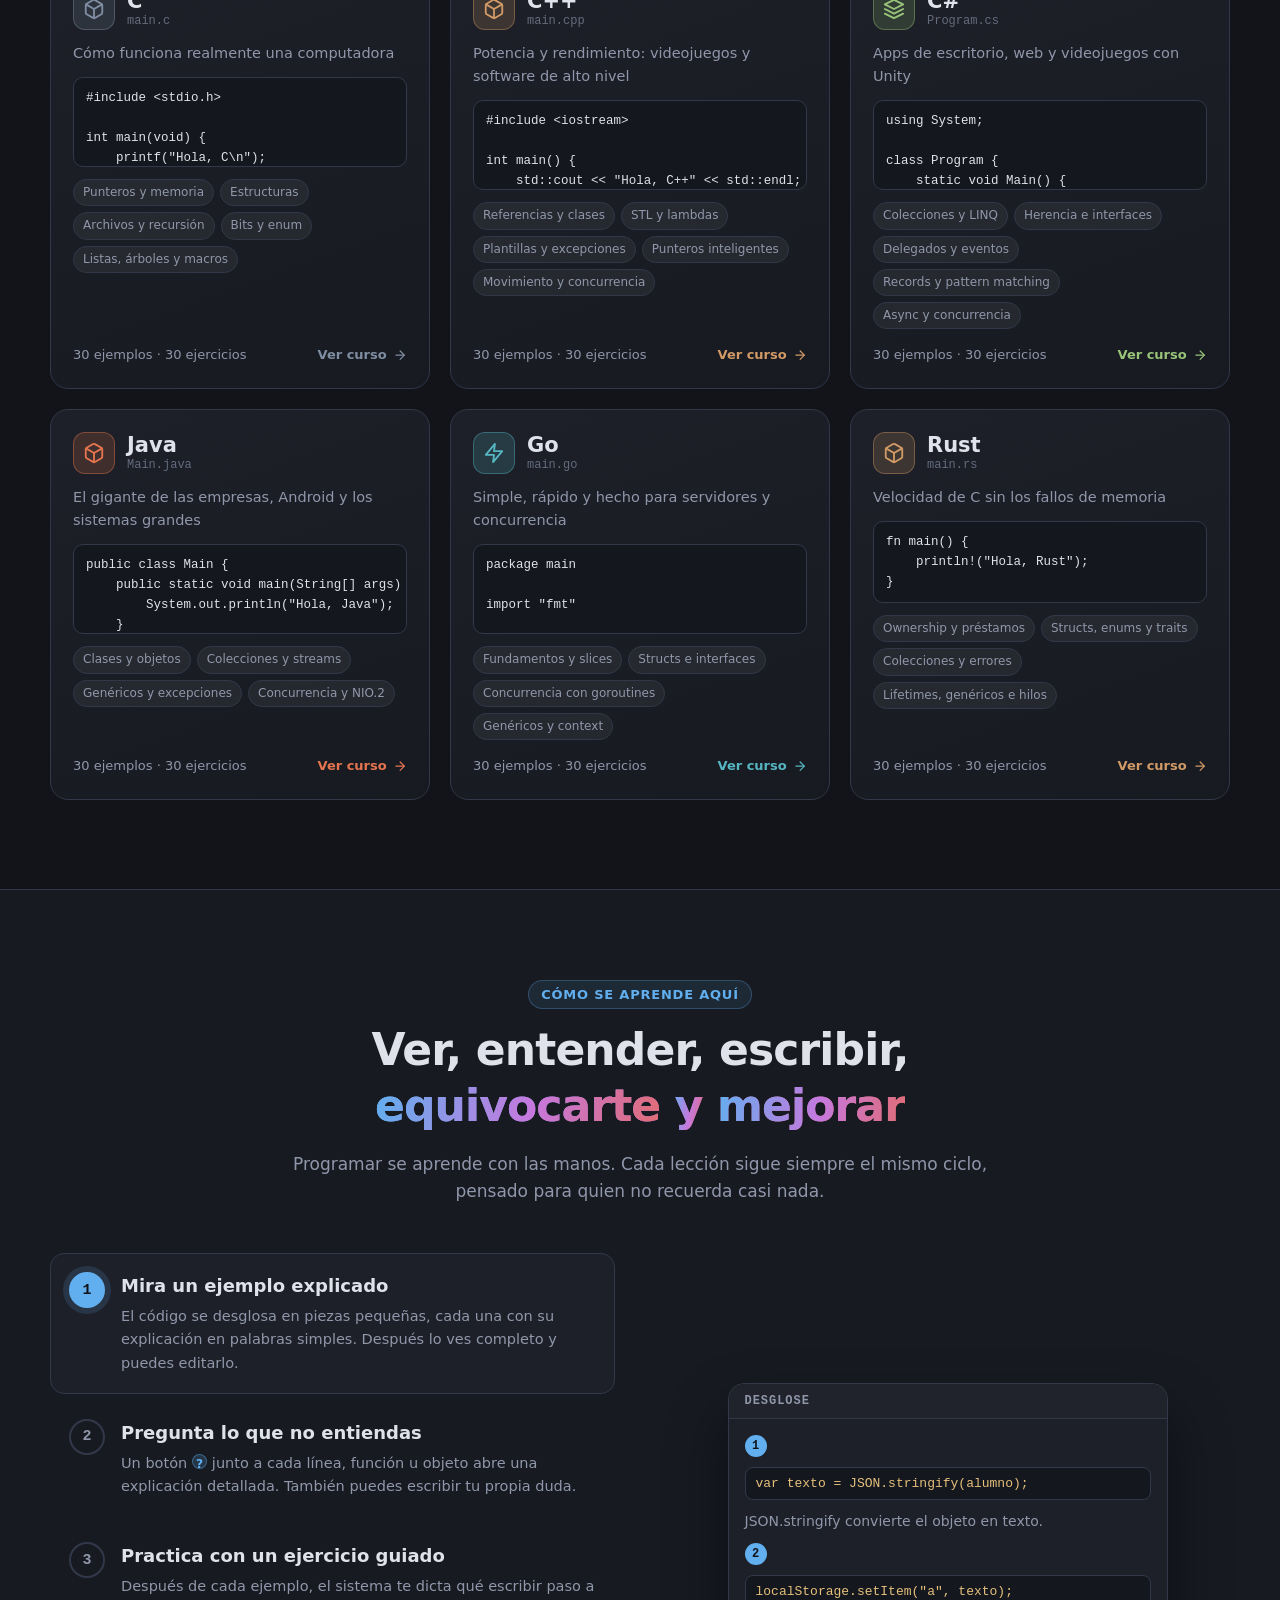
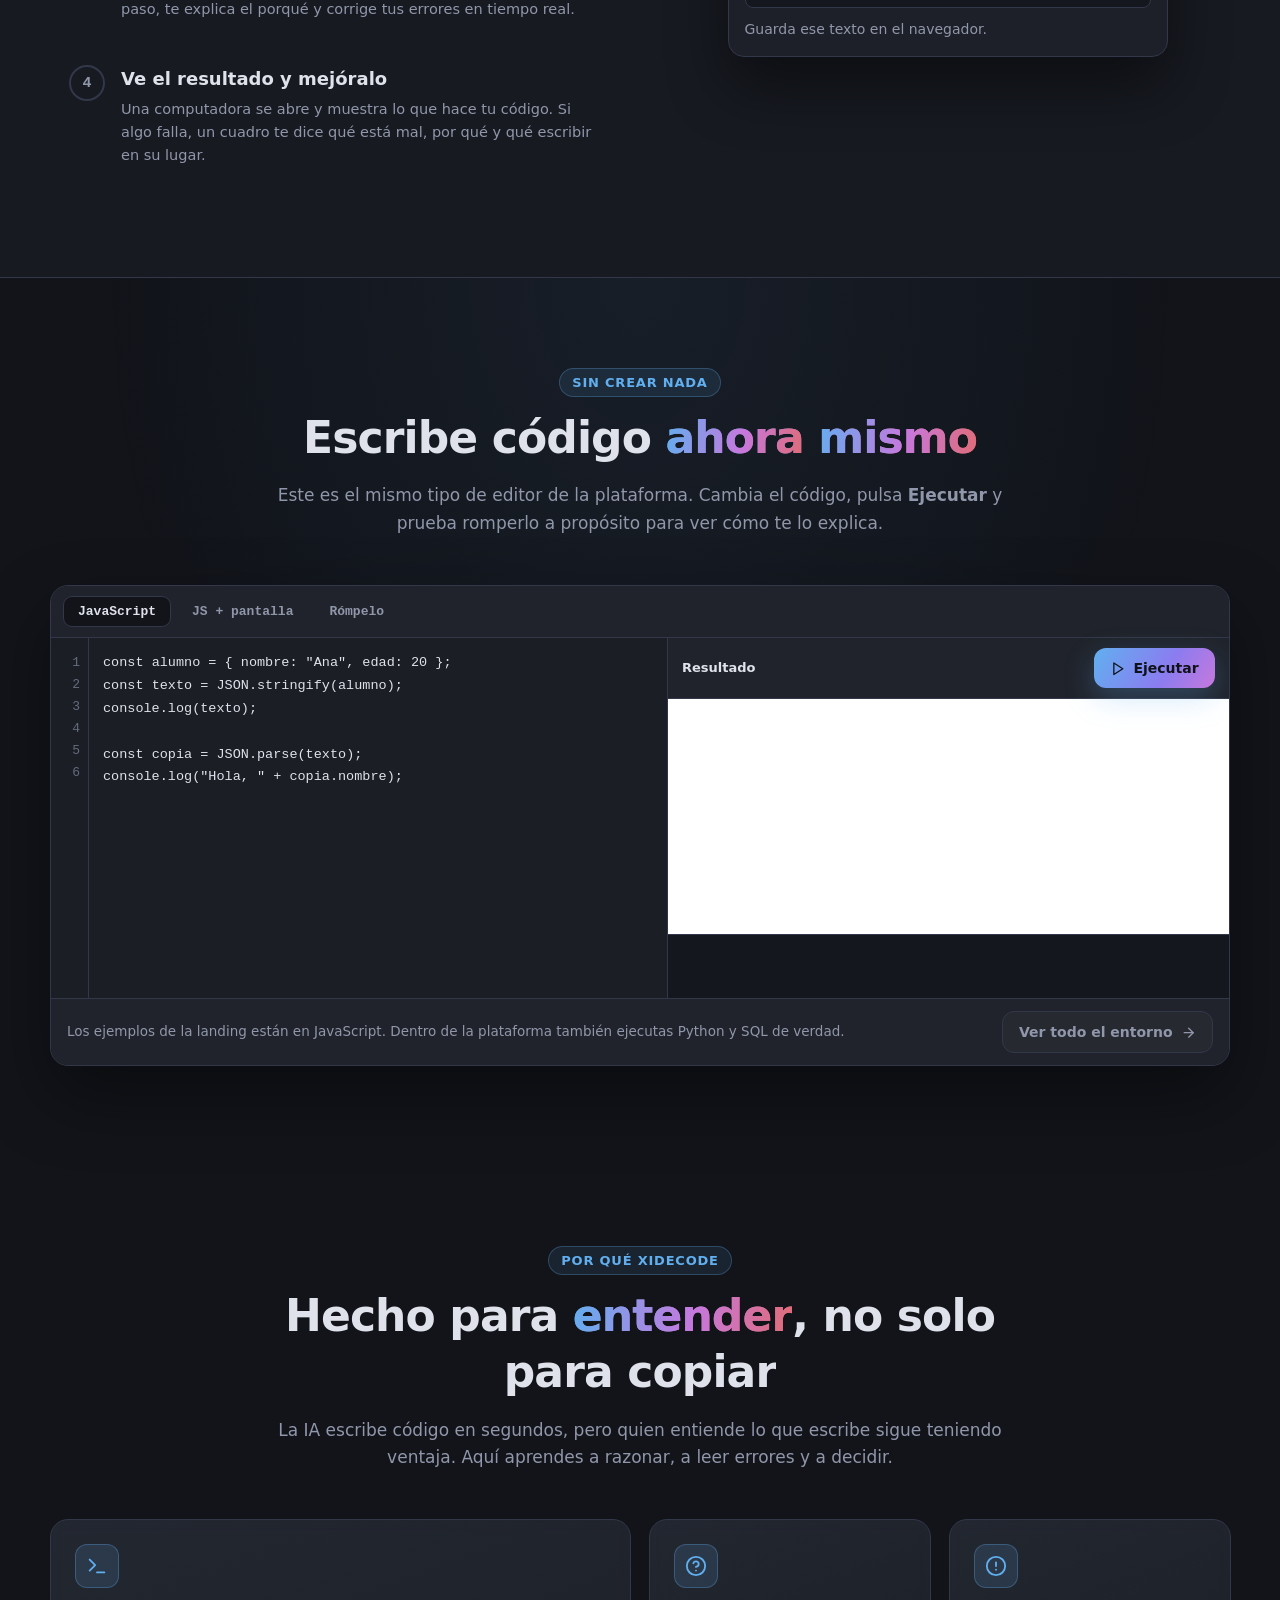
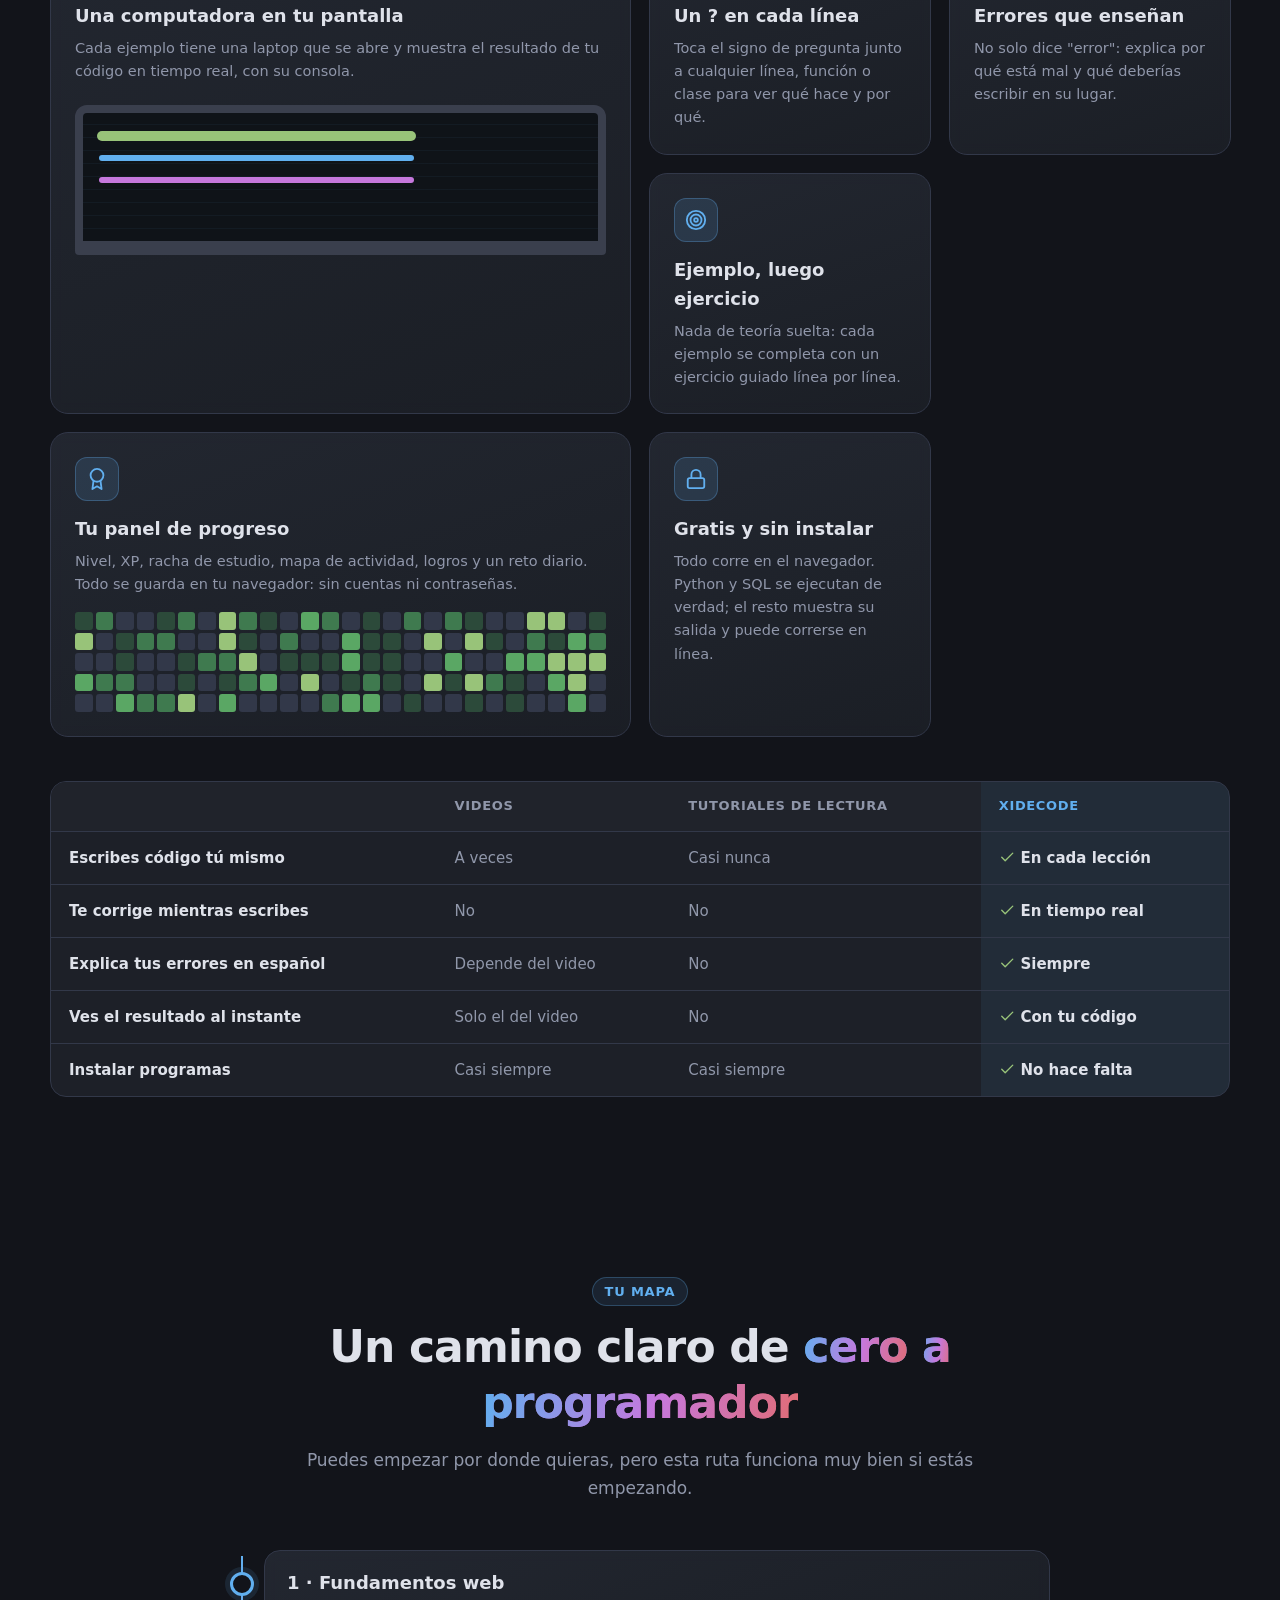
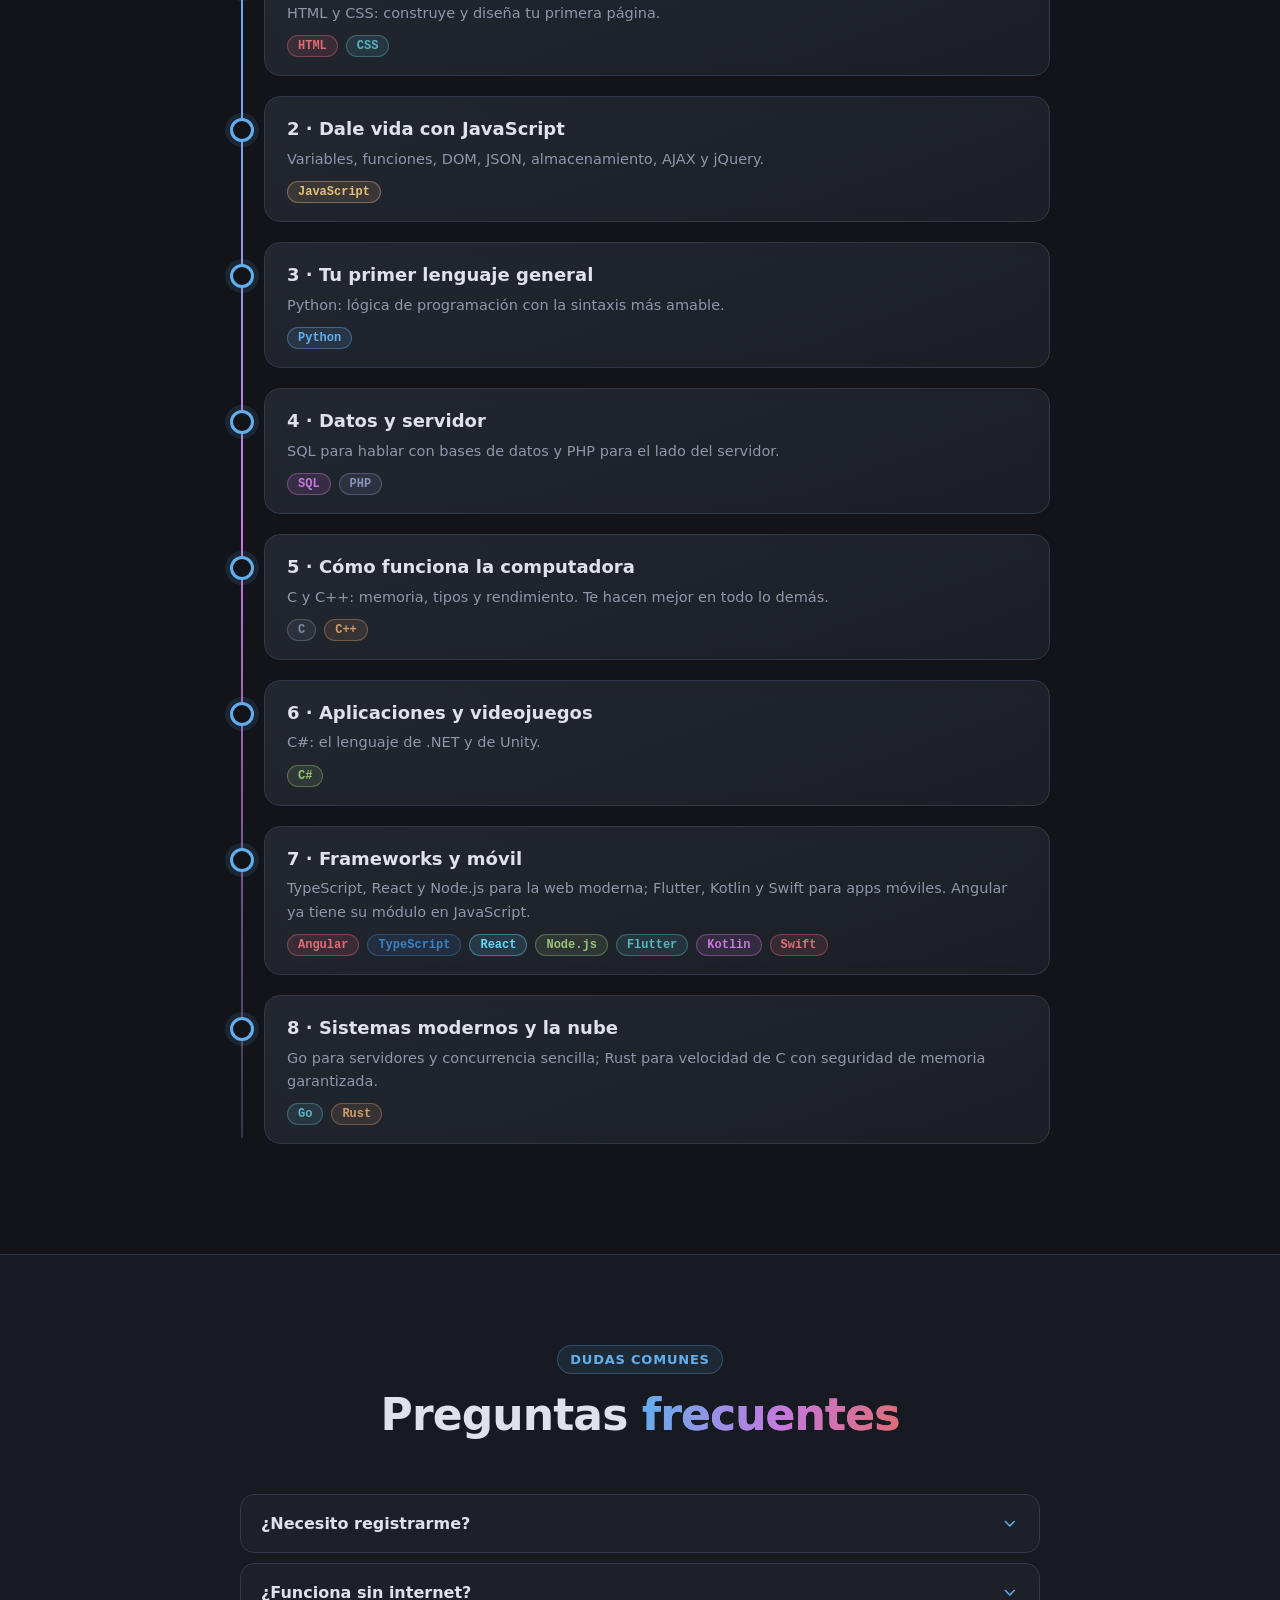
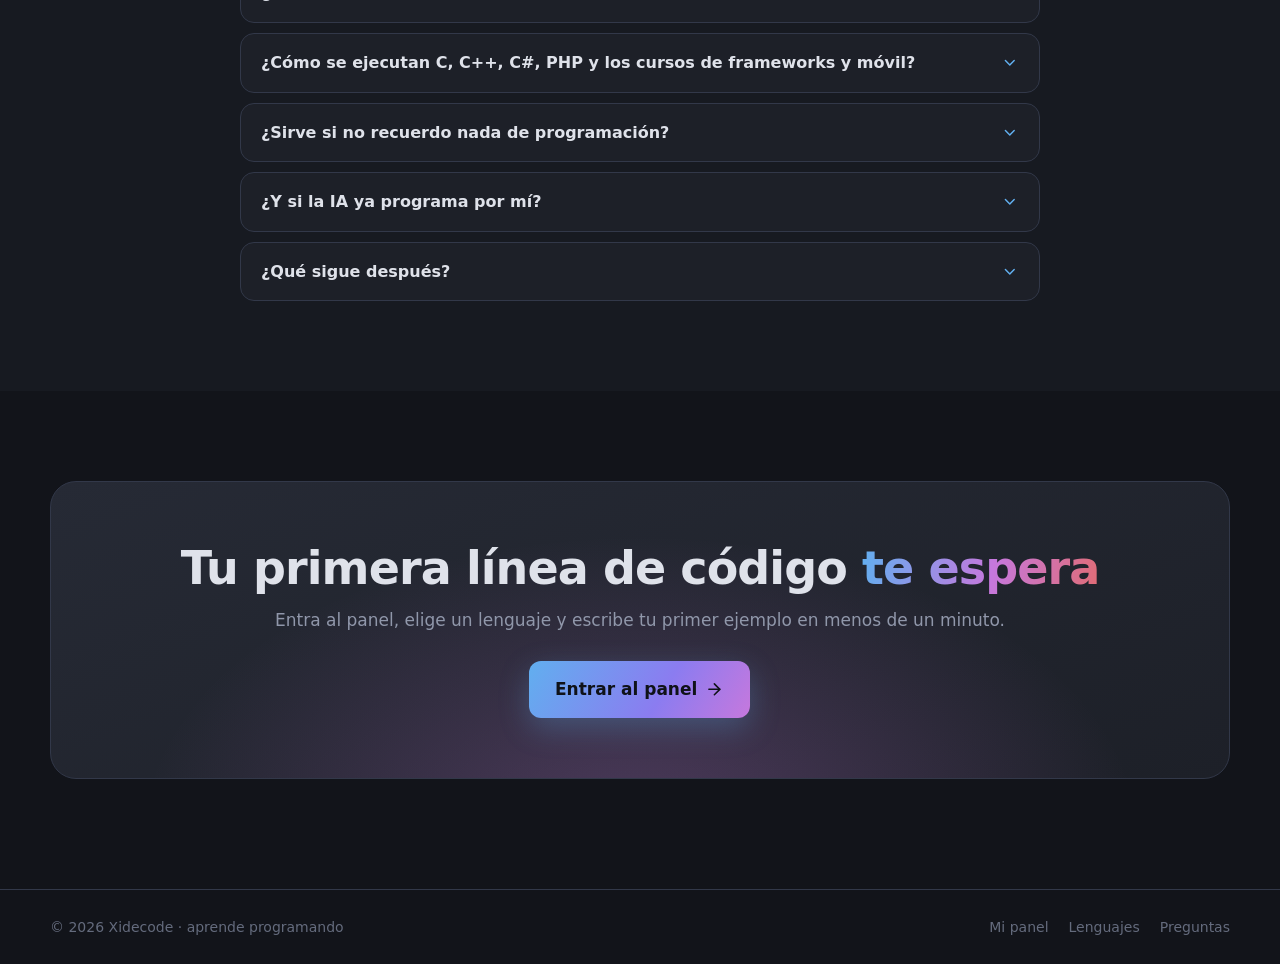
==== commit 5f5d04f9: "Logo de Xidecode en SVG (simbolo, icono, una tinta y horizontal) como favicon y logo del menu Co-Aut" ====
--- a/index.html
+++ b/index.html
@@ -6,8 +6,8 @@
 <title>Xidecode | Aprende a programar practicando</title>
 <meta name="description" content="Xidecode: plataforma para aprender HTML, CSS, JavaScript, Python, SQL, PHP, C, C++, C#, Java, TypeScript, React, Node.js, Flutter, Kotlin, Swift, Go y Rust con ejemplos explicados, ejercicios guiados y errores que te enseñan. Sin registro, gratis.">
 <meta name="theme-color" content="#14161c">
-<link rel="icon" href="data:image/svg+xml,%3Csvg xmlns='http://www.w3.org/2000/svg' viewBox='0 0 32 32'%3E%3Cdefs%3E%3ClinearGradient id='g' x1='0' y1='0' x2='1' y2='1'%3E%3Cstop offset='0' stop-color='%2361afef'/%3E%3Cstop offset='1' stop-color='%23c678dd'/%3E%3C/linearGradient%3E%3C/defs%3E%3Crect width='32' height='32' rx='8' fill='url(%23g)'/%3E%3Cpath d='M12 10l-6 6 6 6M20 10l6 6-6 6' fill='none' stroke='%2310131a' stroke-width='3' stroke-linecap='round' stroke-linejoin='round'/%3E%3C/svg%3E">
-<link rel="stylesheet" href="css/landing.css?v=3">
+<link rel="icon" type="image/svg+xml" href="assets/brand/xidecode-icon.svg">
+<link rel="stylesheet" href="css/landing.css?v=4">
 <link rel="stylesheet" href="css/portal.css?v=4">
 </head>
 <body>
@@ -44,7 +44,7 @@
 
 <header class="nav" id="nav">
   <div class="wrap">
-    <a class="brand" href="index.html" aria-label="Xidecode, inicio"><span class="logo"><svg class="i" aria-hidden="true"><use href="#i-code"/></svg></span><span>Xidecode</span></a>
+    <a class="brand" href="index.html" aria-label="Xidecode, inicio"><span class="logo"><img src="assets/brand/xidecode-icon.svg" alt="" width="34" height="34"></span><span>Xidecode</span></a>
     <button class="nav-toggle" type="button" aria-label="Abrir menú" aria-expanded="false"><svg class="i" aria-hidden="true"><use href="#i-menu"/></svg></button>
     <nav class="nav-links" aria-label="Principal">
       <a href="#lenguajes">Lenguajes</a>
--- a/css/landing.css
+++ b/css/landing.css
@@ -36,7 +36,8 @@
 .nav.solid{background:rgba(18,20,26,.82);backdrop-filter:blur(12px);border-color:var(--line)}
 .nav .wrap{display:flex;align-items:center;justify-content:space-between;height:64px}
 .brand{display:flex;align-items:center;gap:10px;font:800 20px var(--mono);letter-spacing:-.02em}
-.logo{width:34px;height:34px;border-radius:9px;background:linear-gradient(135deg,#61afef,#c678dd);display:grid;place-items:center;color:#10131a;box-shadow:0 6px 20px rgba(97,175,239,.35)}
+.logo{width:34px;height:34px;border-radius:9px;display:grid;place-items:center;box-shadow:0 6px 20px rgba(255,126,182,.28)}
+.logo img{display:block;width:100%;height:100%}
 .nav-links{display:flex;align-items:center;gap:26px;font-size:15px;color:var(--muted)}
 .nav-links a:not(.btn){position:relative;padding:4px 0;transition:color .2s}
 .nav-links a:not(.btn):hover{color:var(--text)}
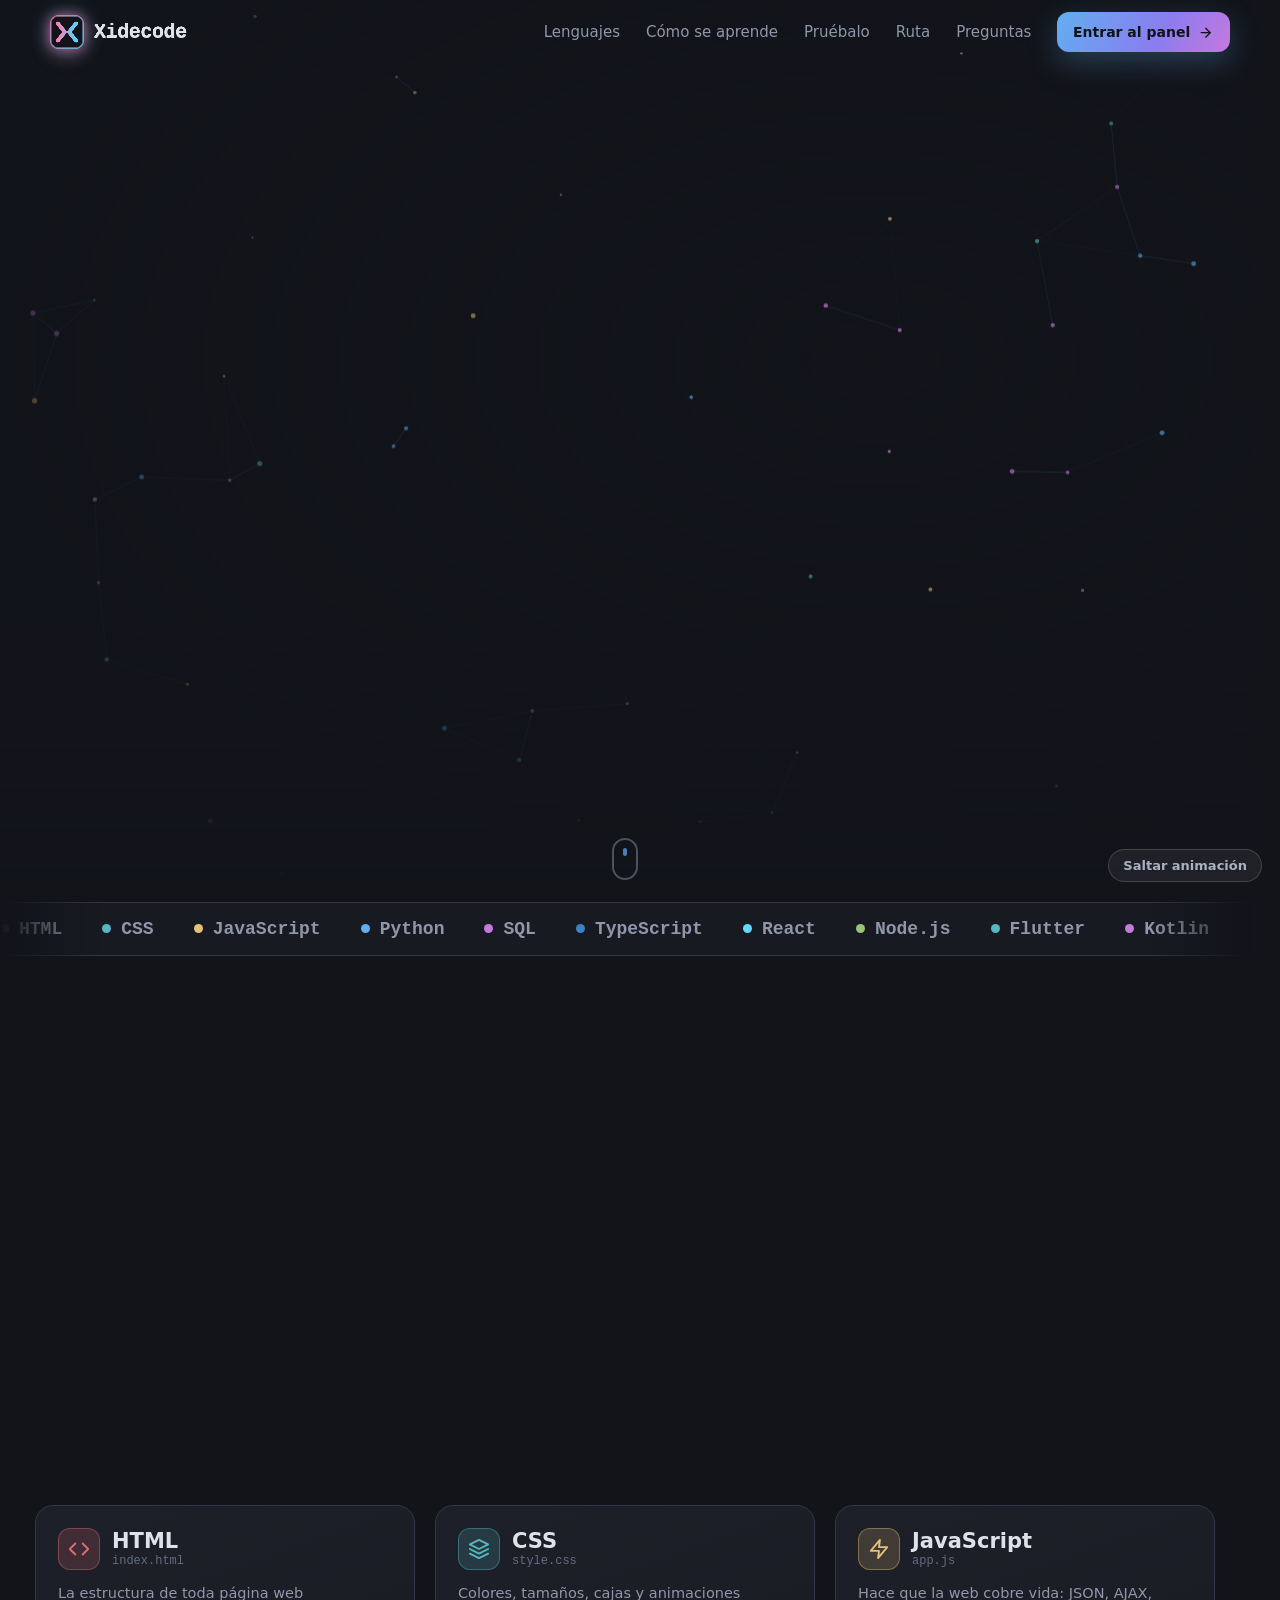
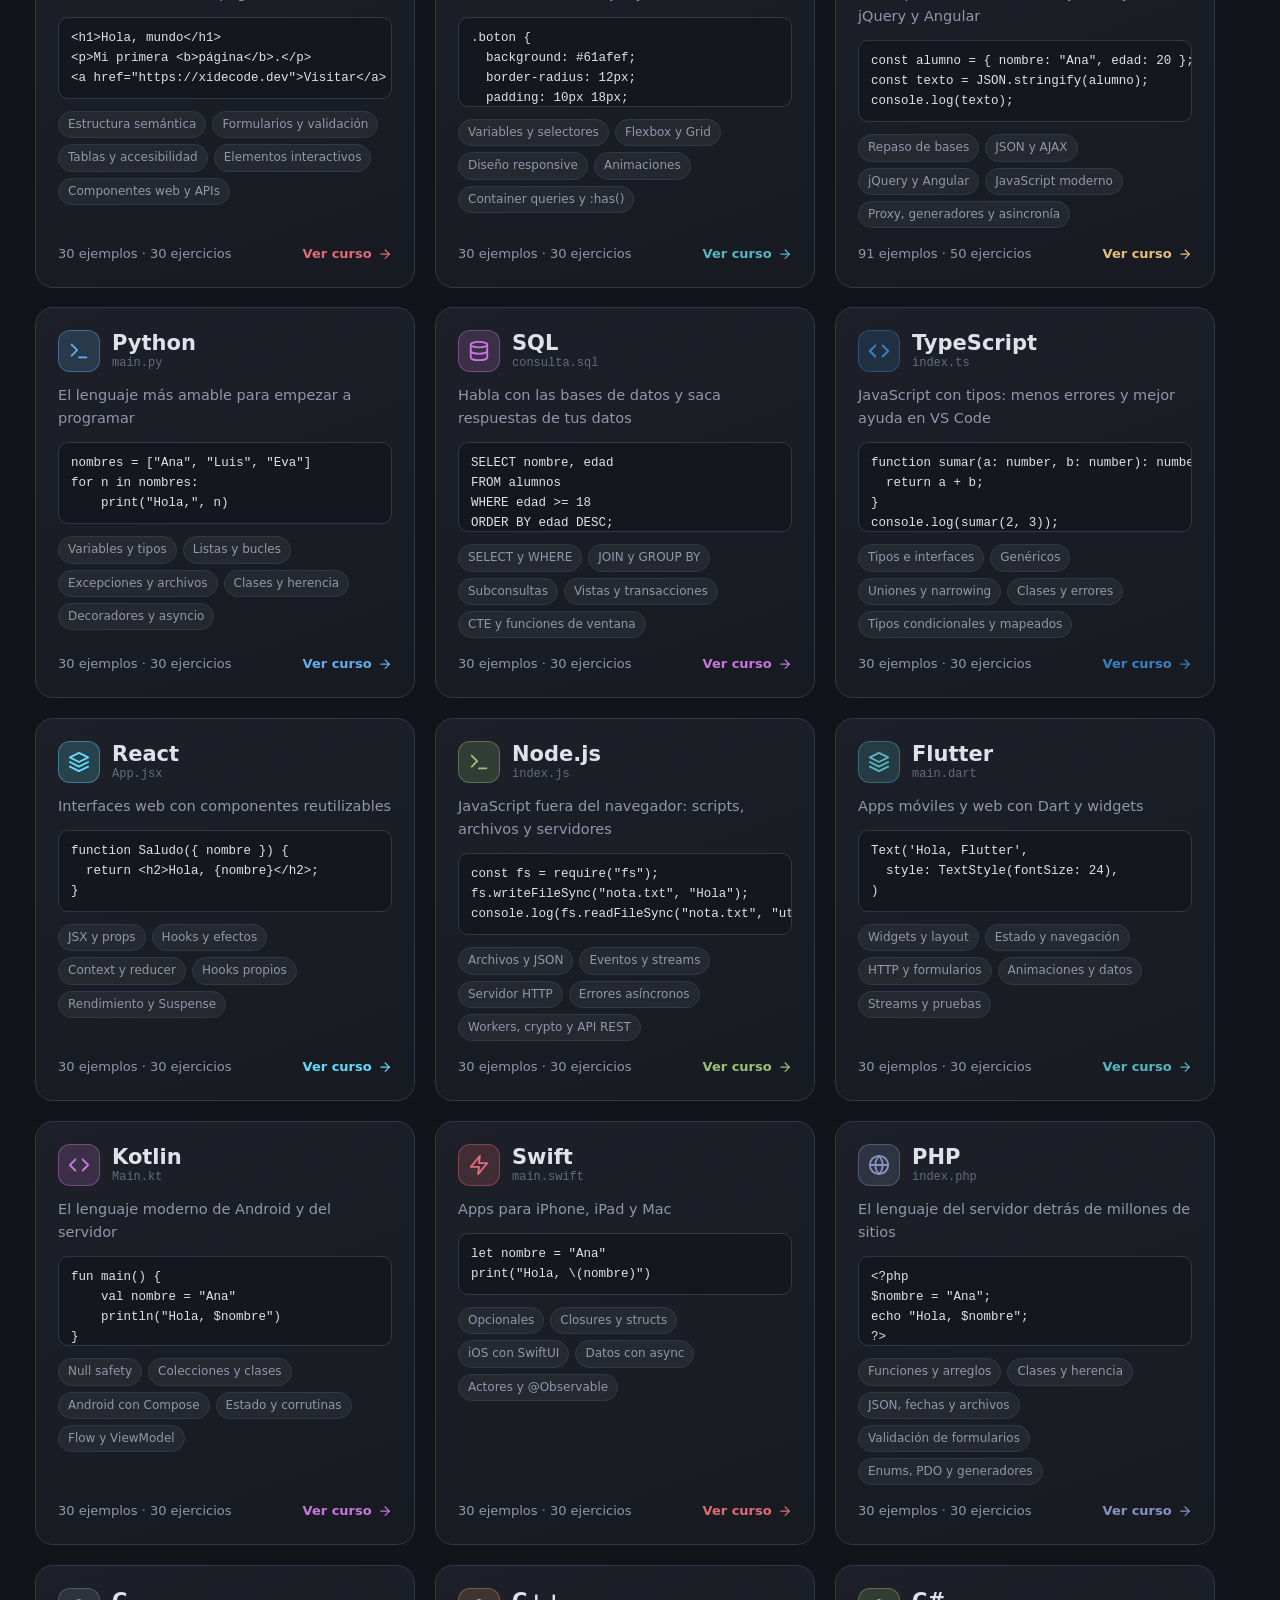
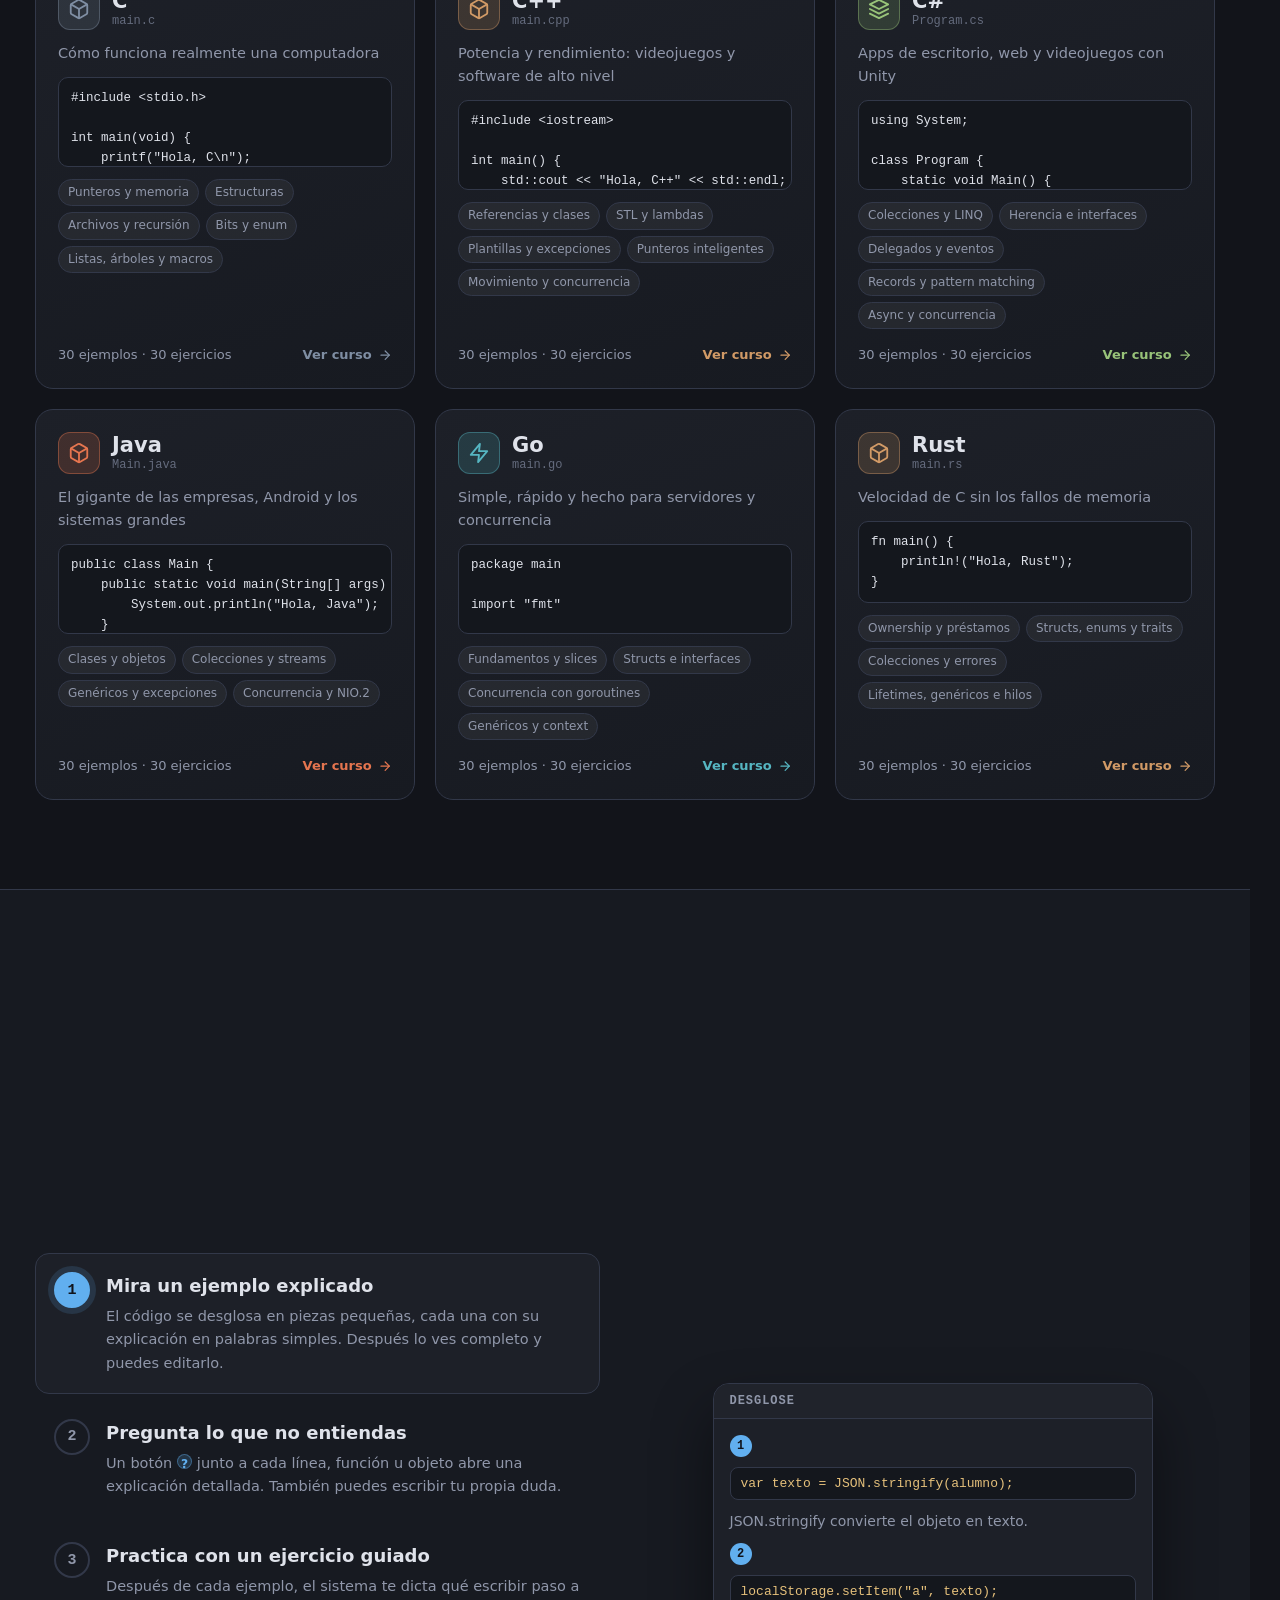
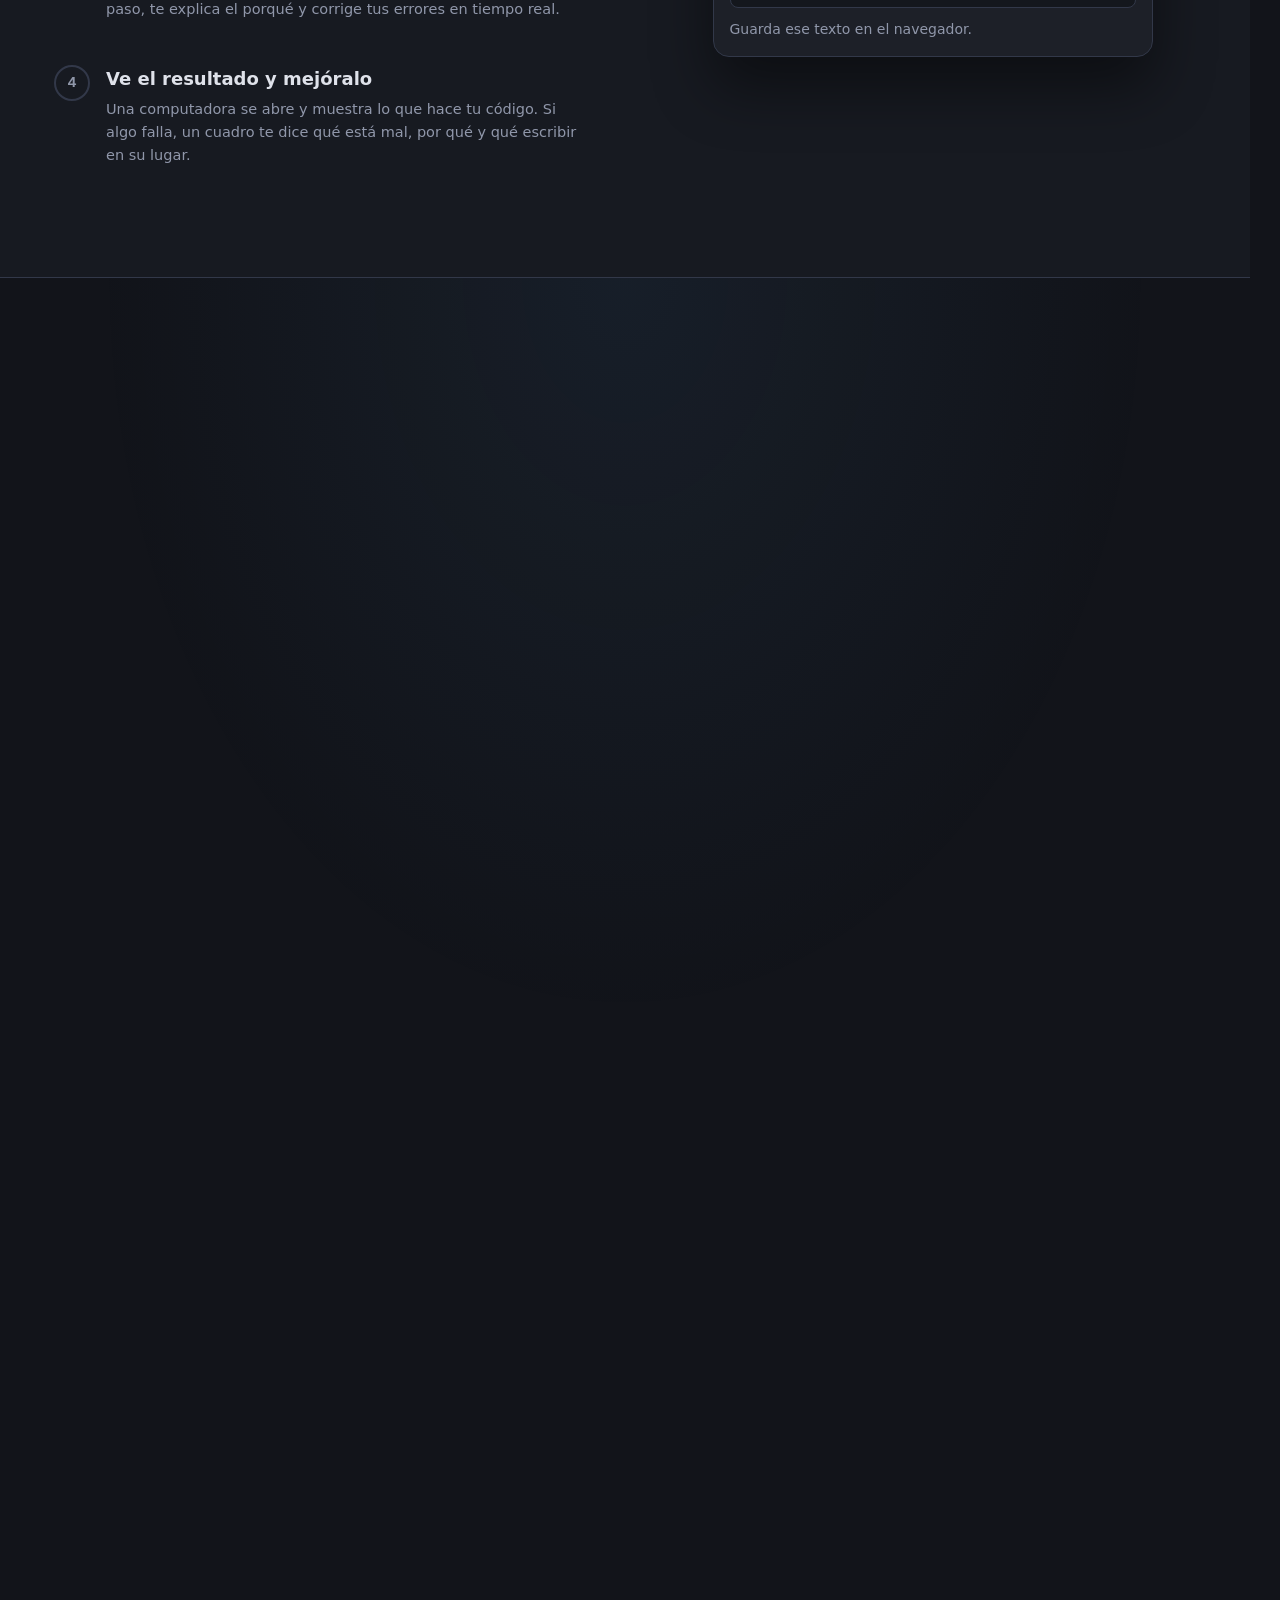
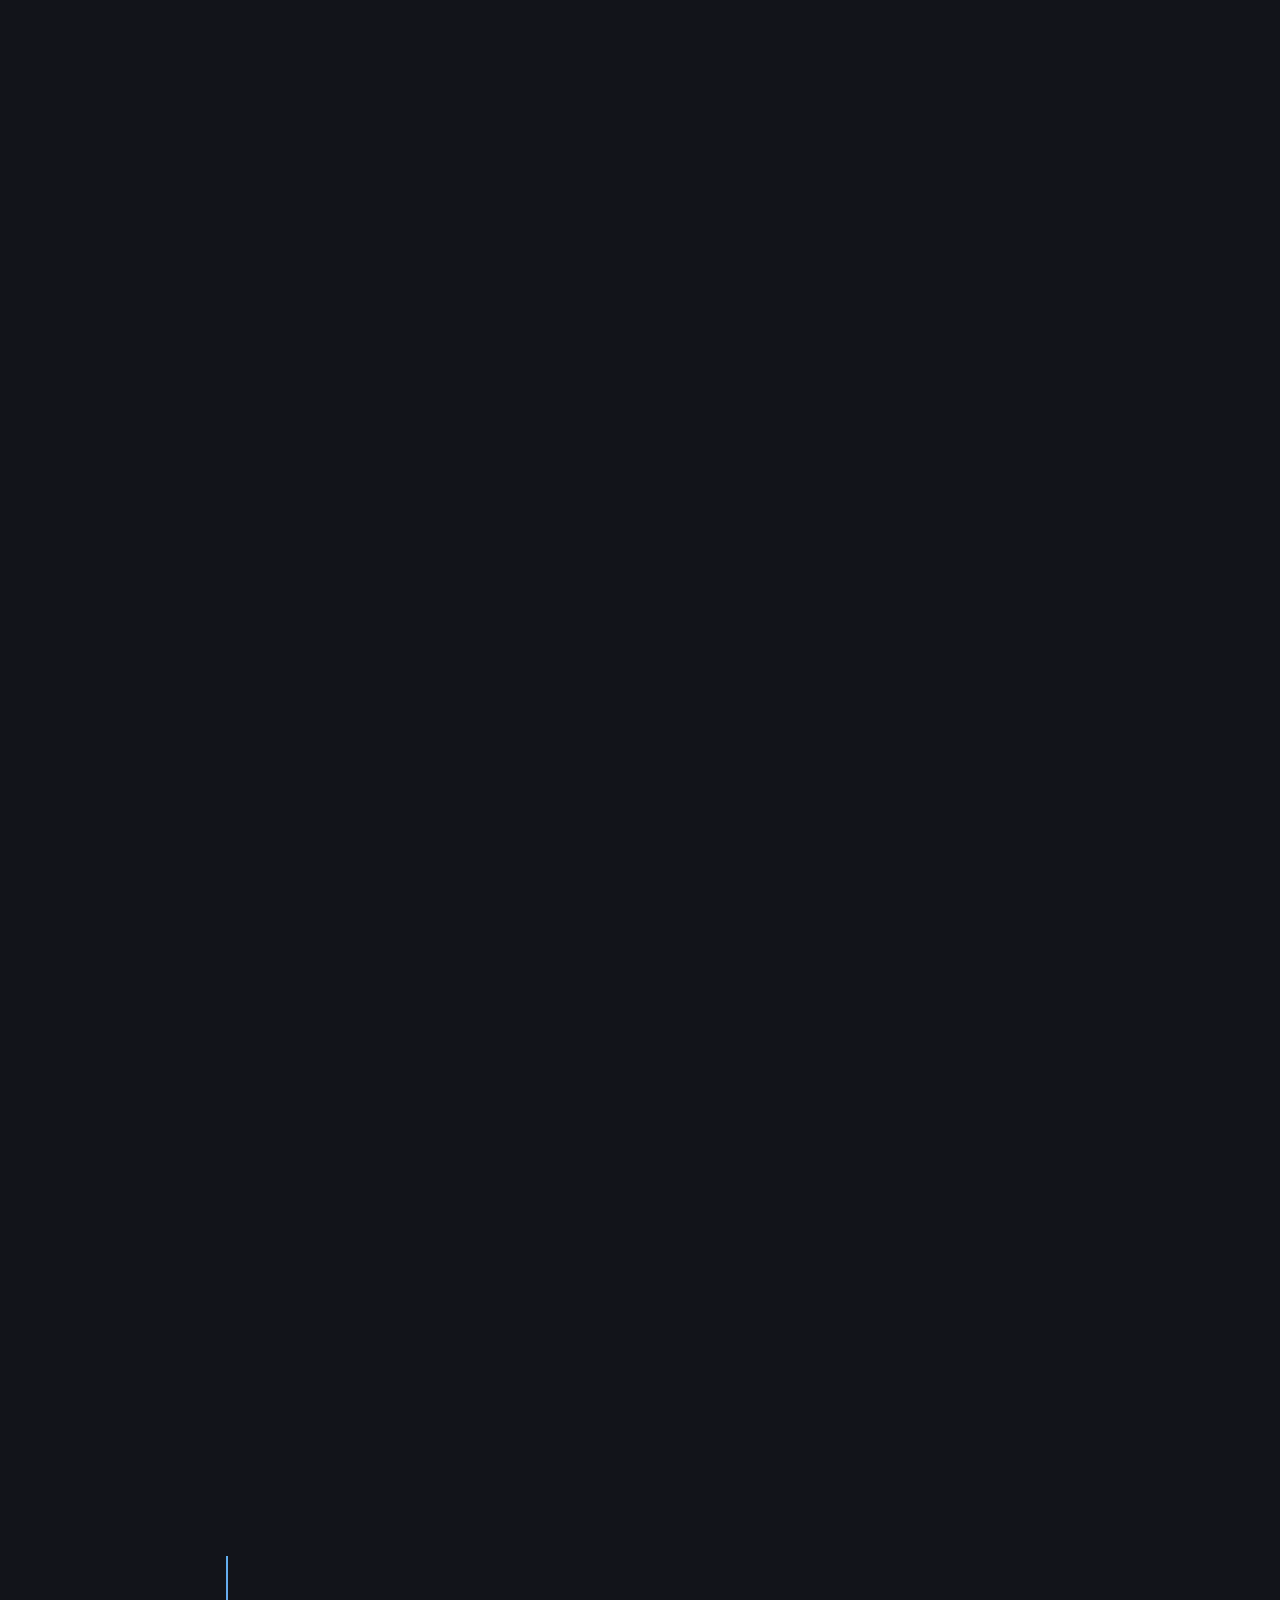
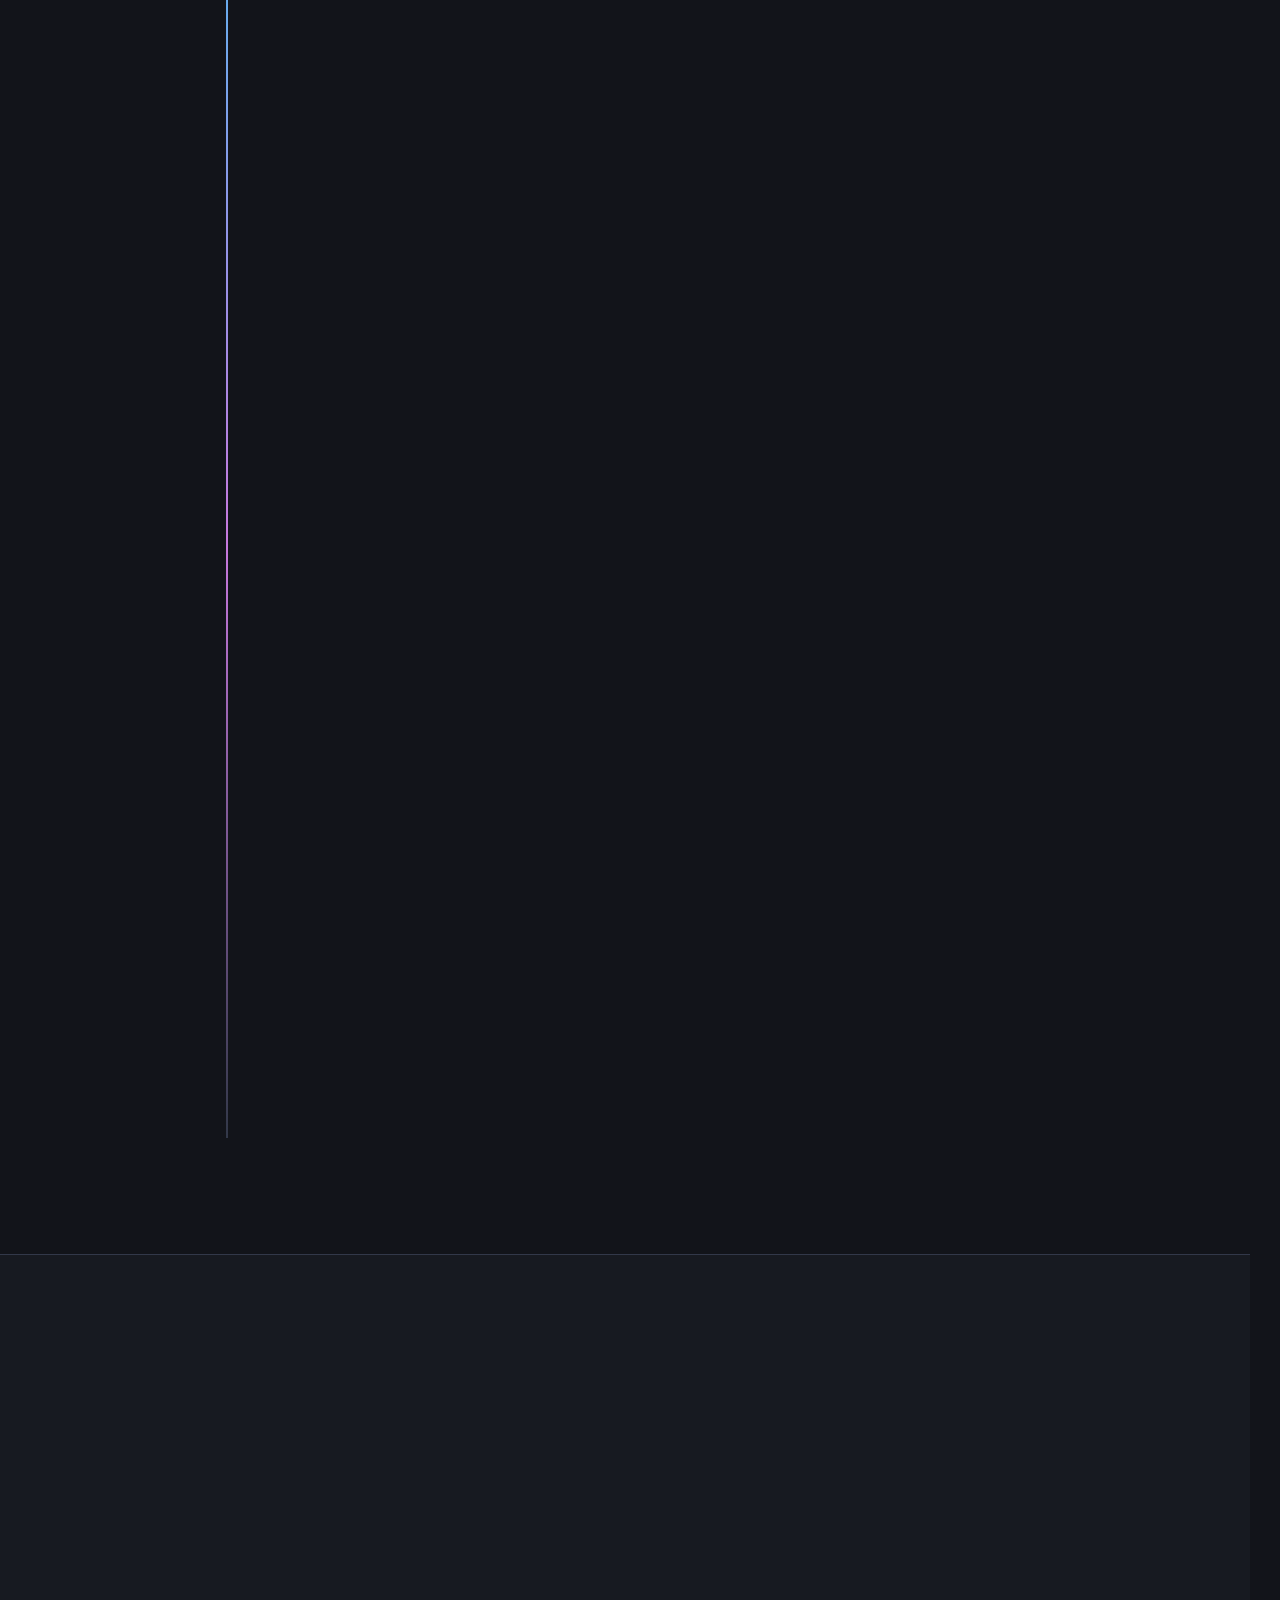
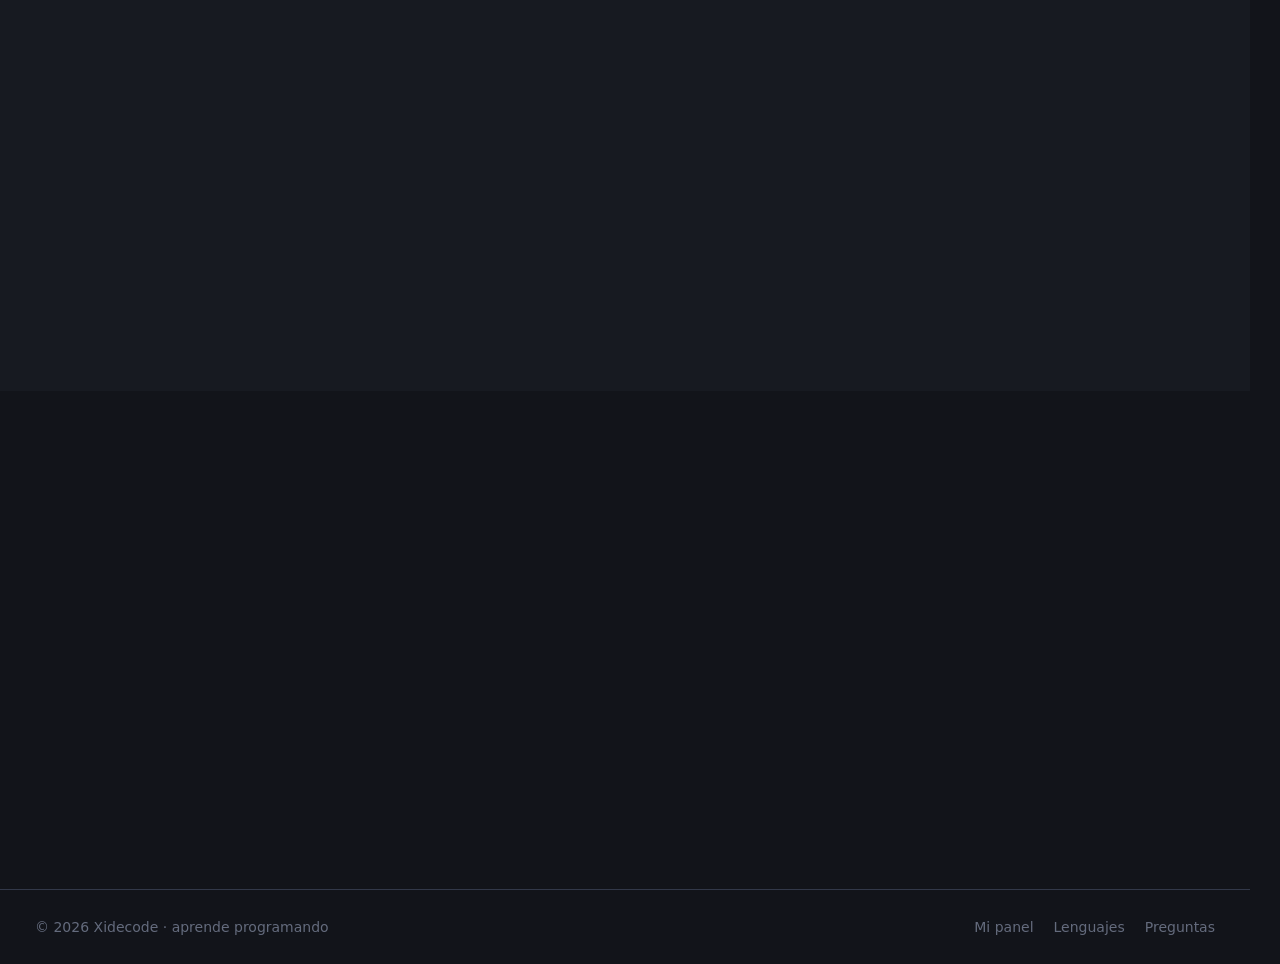
==== commit 1cf12fd4: "Animacion de entrada de la landing (haces de luz, logo, nombre y vuelo al menu) y arreglo al cerrar " ====
--- a/index.html
+++ b/index.html
@@ -9,8 +9,12 @@
 <link rel="icon" type="image/svg+xml" href="assets/brand/xidecode-icon.svg">
 <link rel="stylesheet" href="css/landing.css?v=4">
 <link rel="stylesheet" href="css/portal.css?v=4">
+<link rel="stylesheet" href="css/intro.css?v=1">
+<script>(function(){try{if(sessionStorage.getItem("xide:intro")||matchMedia("(prefers-reduced-motion: reduce)").matches)return;}catch(e){}document.documentElement.classList.add("intro-on");})();</script>
+<noscript><style>#intro{display:none!important}html.intro-on,html.intro-on body{overflow:auto!important}html.intro-on .brand{opacity:1!important}</style></noscript>
 </head>
 <body>
+<div id="intro" aria-hidden="false"><div class="in-bg" aria-hidden="true"></div><canvas aria-hidden="true"></canvas><div class="in-stage" aria-hidden="true"><div class="in-lock"><img class="in-logo" src="assets/brand/xidecode-icon.svg" alt="" width="150" height="150"><span class="in-text"><span>Xidecode</span></span></div></div><button class="in-skip" type="button">Saltar animación</button></div>
 <a class="skip" href="#contenido">Saltar al contenido</a>
 
 <svg width="0" height="0" style="position:absolute" aria-hidden="true">
@@ -263,9 +267,10 @@
 <script src="js/hl-langs.js"></script>
 <script src="js/linter.js"></script>
 <script src="js/catalog.js"></script>
-<script src="js/landing.js?v=3"></script>
+<script src="js/landing.js?v=4"></script>
 <script src="js/portal-data.js?v=2"></script>
 <script src="js/portal-data2.js?v=2"></script>
-<script src="js/portal.js?v=4"></script>
+<script src="js/portal.js?v=5"></script>
+<script src="js/intro.js?v=3"></script>
 </body>
 </html>
--- a/css/intro.css
+++ b/css/intro.css
@@ -0,0 +1,21 @@
+/* Xidecode :: animación de entrada de la landing (pantalla negra, cuatro haces de luz, logo, nombre y vuelo al menú) */
+@property --r { syntax: '<length>'; initial-value: 0px; inherits: false; }
+#intro { display: none; }
+html.intro-on, html.intro-on body { overflow: hidden; scrollbar-gutter: stable; }
+html.intro-on #intro { display: block; position: fixed; inset: 0; z-index: 3000; }
+html.intro-on:not(.intro-landed) .brand { opacity: 0; }
+.in-bg { position: absolute; inset: 0; background: #05060a; --r: 0px;
+  -webkit-mask-image: radial-gradient(circle at 50% 50%, transparent var(--r), #000 calc(var(--r) + 2px));
+  mask-image: radial-gradient(circle at 50% 50%, transparent var(--r), #000 calc(var(--r) + 2px)); }
+#intro canvas { position: absolute; inset: 0; width: 100%; height: 100%; pointer-events: none; }
+.in-stage { position: absolute; inset: 0; display: grid; place-items: center; pointer-events: none; }
+.in-lock { --L: 150px; display: flex; align-items: center; opacity: 0; transform-origin: 0 0; will-change: transform; }
+.in-logo { width: var(--L); height: var(--L); display: block; flex: none; border-radius: calc(var(--L) * .26);
+  filter: drop-shadow(0 0 calc(var(--L) * .18) rgba(255, 126, 182, .55)) drop-shadow(0 0 calc(var(--L) * .3) rgba(79, 216, 255, .35)); }
+.in-text { display: block; width: 0; overflow: hidden; white-space: nowrap; margin-left: 0;
+  font: 800 calc(var(--L) * .5882) var(--mono); letter-spacing: -.02em; color: var(--text, #dfe2ea); line-height: 1.2; }
+.in-text span { display: block; padding-right: .04em; }
+.in-skip { position: absolute; right: 18px; bottom: 18px; z-index: 2; padding: 8px 14px; border-radius: 99px; font: 600 13px var(--sans);
+  color: #aab1c5; background: rgba(255, 255, 255, .06); border: 1px solid rgba(255, 255, 255, .16); opacity: 0; animation: inskip .4s ease .6s forwards; }
+.in-skip:hover { color: #fff; border-color: rgba(255, 255, 255, .4); }
+@keyframes inskip { to { opacity: 1; } }
